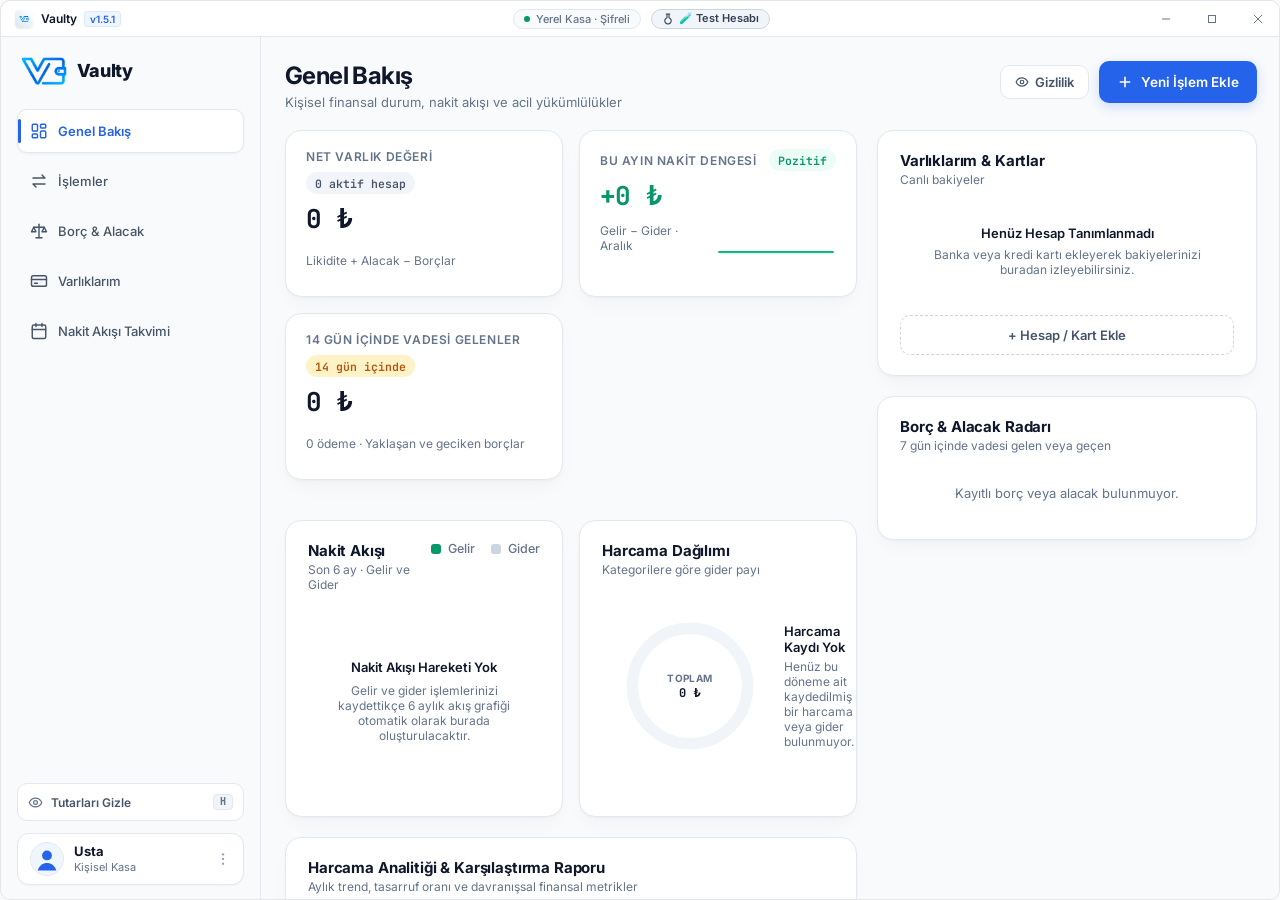
==== dashboard.html @ 1123393d "feat: initial commit Vaulty v1.5.1 with AES-256-GCM encryption and Cashflow Calendar" ====
<!doctype html>
<html lang="tr">
<head>
<meta charset="utf-8">
<meta name="viewport" content="width=device-width, initial-scale=1">
<title>Vaulty</title>
<link rel="icon" type="image/jpeg" href="assets/app-icon.jpg">
<link rel="apple-touch-icon" href="assets/app-icon.jpg">
<link rel="preconnect" href="https://fonts.googleapis.com">
<link rel="preconnect" href="https://fonts.gstatic.com" crossorigin>
<link href="https://fonts.googleapis.com/css2?family=Inter:wght@400;500;600;700;800&family=Plus+Jakarta+Sans:wght@500;600;700;800&family=JetBrains+Mono:wght@400;500;600;700&display=swap" rel="stylesheet">
<link rel="stylesheet" href="shell.css">
<link rel="stylesheet" href="components/sidebar/sidebar.css">
<link rel="stylesheet" href="components/cards/cards.css">
<link rel="stylesheet" href="components/charts/charts.css">
<link rel="stylesheet" href="components/tables/tables.css">
<link rel="stylesheet" href="views/views.css">
<link rel="stylesheet" href="modals/modals.css">
<link rel="stylesheet" href="components/recurring/recurring.css">
</head>
<body>
<div class="shell">

  <!-- 36px Masaüstü Pencere Başlık Çubuğu -->
  <header class="titlebar">
    <div class="titlebar__left">
      <img class="titlebar__logo" src="assets/app-icon.jpg" alt="Vaulty" width="18" height="18">
      <span class="titlebar__title">Vaulty <span style="font-size:10px;font-weight:600;color:#2563EB;background:#EFF6FF;border:1px solid #DBEAFE;padding:1px 5px;border-radius:4px;margin-left:4px;">v1.5.1</span></span>
    </div>
    <div class="titlebar__center">
      <span class="env" id="titlebarEnvBadge"><i class="dot"></i>Yerel Kasa · Şifreli</span>
      
      <!-- Test / Demo Modu Kontrol Şeridi -->
      <div class="test-mode-controls" id="testModeControls" style="-webkit-app-region: no-drag !important; display:inline-flex; align-items:center; gap:6px;">
        <button type="button" class="titlebar-test-btn" id="toggleTestModeBtn" title="Örnek verilerle test hesabına geç">
          <svg viewBox="0 0 24 24" width="12" height="12" fill="none" stroke="currentColor" stroke-width="2.2" stroke-linecap="round" stroke-linejoin="round" aria-hidden="true">
            <path d="M10 2v7.31M14 2v7.31M8.5 2h7M14 9.3a6.5 6.5 0 1 1-4 0"/>
          </svg>
          <span>🧪 Test Hesabı</span>
        </button>
        <div class="test-mode-active-bar" id="testModeActiveBar" style="display:none; align-items:center; gap:6px;">
          <span class="test-pill mono">TEST MODU</span>
          <button type="button" class="test-action-btn test-action-btn--reset" id="resetTestDataBtn" title="Test verilerini ilk haline sıfırla">
            🔄 Testi Sıfırla
          </button>
          <button type="button" class="test-action-btn test-action-btn--exit" id="exitTestModeBtn" title="Test modunu kapat ve asıl hesabıma dön">
            ✕ Çıkış
          </button>
        </div>
      </div>
    </div>
    <div class="titlebar__controls" aria-label="Pencere kontrolleri">
      <button class="wc" data-wc="minimize" aria-label="Simge durumuna küçült" title="Simge durumuna küçült">
        <svg viewBox="0 0 10 10" width="10" height="10"><path d="M1 5h8" stroke="currentColor"/></svg>
      </button>
      <button class="wc" data-wc="maximize" aria-label="Ekranı kapla" title="Ekranı kapla">
        <svg viewBox="0 0 10 10" width="10" height="10"><rect x="1.5" y="1.5" width="7" height="7" fill="none" stroke="currentColor"/></svg>
      </button>
      <button class="wc wc--close" data-wc="close" aria-label="Kapat" title="Kapat">
        <svg viewBox="0 0 10 10" width="10" height="10"><path d="m1 1 8 8M9 1 1 9" stroke="currentColor"/></svg>
      </button>
    </div>
  </header>

  <div class="workspace root-layout" id="app">
    <!-- Sol Navigasyon Kenar Çubuğu (260px sabit, #F8FAFC, 1px solid #E2E8F0) -->
    <aside class="sidebar" aria-label="Ana menü">
      <!-- Blok 1: Marka Başlığı (Vaulty) -->
      <header class="sidebar__header">
        <div class="brand">
          <img class="brand__logo-img" src="assets/vault-logo.png" alt="Vaulty" draggable="false">
          <span class="brand__name">Vaulty</span>
        </div>
      </header>

      <!-- Blok 2: Ana Navigasyon (4 Temel Rota) -->
      <nav class="nav nav--primary" aria-label="Ana modüller">
        <a href="#" class="nav__item is-active" aria-current="page" data-view="dashboard" data-title="Genel Bakış">
          <svg viewBox="0 0 24 24" aria-hidden="true">
            <rect x="3" y="3" width="7" height="9" rx="1.5"/>
            <rect x="14" y="3" width="7" height="5" rx="1.5"/>
            <rect x="14" y="12" width="7" height="9" rx="1.5"/>
            <rect x="3" y="16" width="7" height="5" rx="1.5"/>
          </svg>
          <span class="nav__label">Genel Bakış</span>
        </a>
        <a href="#" class="nav__item" data-view="transactions" data-title="İşlemler">
          <svg viewBox="0 0 24 24" aria-hidden="true">
            <path d="M4 8h16l-4-4"/>
            <path d="M20 16H4l4 4"/>
          </svg>
          <span class="nav__label">İşlemler</span>
        </a>
        <a href="#" class="nav__item" data-view="debt" data-title="Borç & Alacak">
          <svg viewBox="0 0 24 24" aria-hidden="true">
            <path d="M12 3v18"/>
            <path d="M5 7h14"/>
            <path d="m5 7-3 6h6l-3-6Z"/>
            <path d="m19 7-3 6h6l-3-6Z"/>
            <path d="M8 21h8"/>
          </svg>
          <span class="nav__label">Borç &amp; Alacak</span>
        </a>
        <a href="#" class="nav__item" data-view="assets" data-title="Varlıklarım">
          <svg viewBox="0 0 24 24" aria-hidden="true">
            <rect x="2" y="5" width="20" height="14" rx="2.5"/>
            <path d="M2 10h20"/>
            <path d="M6 15h4"/>
          </svg>
          <span class="nav__label">Varlıklarım</span>
        </a>
        <a href="#" class="nav__item" data-view="planned" data-title="Nakit Akışı Takvimi">
          <svg viewBox="0 0 24 24" aria-hidden="true">
            <rect x="3" y="4" width="18" height="18" rx="2"/>
            <path d="M16 2v4M8 2v4M3 10h18"/>
          </svg>
          <span class="nav__label">Nakit Akışı Takvimi</span>
        </a>
      </nav>

      <!-- Hızlı Araçlar: Tutarları Gizle / Gizlilik Modu -->
      <div class="sidebar__tools">
        <button type="button" class="sidebar-privacy-btn" id="privacyToggleBtn" data-action="toggle-privacy" title="Gizlilik Modu (Kısayol: H)" aria-label="Gizlilik Modunu Aç/Kapat">
          <span class="privacy-btn-icon">
            <svg class="privacy-icon-eye" viewBox="0 0 24 24" width="15" height="15" fill="none" stroke="currentColor" stroke-width="2" stroke-linecap="round" stroke-linejoin="round">
              <path d="M2 12s3-7 10-7 10 7 10 7-3 7-10 7-10-7-10-7Z"/>
              <circle cx="12" cy="12" r="3"/>
            </svg>
            <svg class="privacy-icon-off" viewBox="0 0 24 24" width="15" height="15" fill="none" stroke="currentColor" stroke-width="2" stroke-linecap="round" stroke-linejoin="round" style="display:none;">
              <path d="M9.88 9.88a3 3 0 1 0 4.24 4.24"/>
              <path d="M10.73 5.08A10.43 10.43 0 0 1 12 5c7 0 10 7 10 7a13.16 13.16 0 0 1-1.67 2.68"/>
              <path d="M6.61 6.61A13.526 13.526 0 0 0 2 12s3 7 10 7a9.74 9.74 0 0 0 5.39-1.61"/>
              <line x1="2" y1="2" x2="22" y2="22"/>
            </svg>
          </span>
          <span class="privacy-btn-label">Tutarları Gizle</span>
          <kbd class="privacy-kbd-hint">H</kbd>
        </button>
      </div>

      <!-- Blok 3: Kullanıcı Profili & Oturum Alt Kartı -->
      <div class="sidebar__footer" id="userMenuWrap">
        <div class="user-popover" id="userPopover" role="menu" aria-label="Kullanıcı oturum menüsü" hidden style="display: none !important; pointer-events: none !important;">
          <button type="button" class="popover-item" id="openSettingsBtn" data-action="open-settings-modal" role="menuitem">
            <svg viewBox="0 0 24 24" width="16" height="16" fill="none" stroke="currentColor" stroke-width="2" stroke-linecap="round" stroke-linejoin="round" aria-hidden="true">
              <path d="M20 21v-2a4 4 0 0 0-4-4H8a4 4 0 0 0-4 4v2"/>
              <circle cx="12" cy="7" r="4"/>
            </svg>
            <span>Profil &amp; Kasa Ayarları</span>
          </button>
          <button type="button" class="popover-item" id="openPreferencesBtn" data-action="open-preferences-modal" role="menuitem">
            <svg viewBox="0 0 24 24" width="16" height="16" fill="none" stroke="currentColor" stroke-width="2" stroke-linecap="round" stroke-linejoin="round" aria-hidden="true">
              <circle cx="12" cy="12" r="3"/>
              <path d="M19.4 15a1.7 1.7 0 0 0 .3 1.8l.1.1a2 2 0 1 1-2.8 2.8l-.1-.1a1.7 1.7 0 0 0-1.8-.3 1.7 1.7 0 0 0-1 1.5V21a2 2 0 1 1-4 0v-.1a1.7 1.7 0 0 0-1.1-1.5 1.7 1.7 0 0 0-1.8.3l-.1.1a2 2 0 1 1-2.8-2.8l.1-.1a1.7 1.7 0 0 0 .3-1.8 1.7 1.7 0 0 0-1.5-1H3a2 2 0 1 1 0-4h.1a1.7 1.7 0 0 0 1.5-1.1 1.7 1.7 0 0 0-.3-1.8l-.1-.1a2 2 0 1 1 2.8-2.8l.1.1a1.7 1.7 0 0 0 1.8.3H9a1.7 1.7 0 0 0 1-1.5V3a2 2 0 1 1 4 0v.1a1.7 1.7 0 0 0 1 1.5 1.7 1.7 0 0 0 1.8-.3l.1-.1a2 2 0 1 1 2.8 2.8l-.1.1a1.7 1.7 0 0 0-.3 1.8V9a1.7 1.7 0 0 0 1.5 1H21a2 2 0 1 1 0 4h-.1a1.7 1.7 0 0 0-1.5 1Z"/>
            </svg>
            <span>Uygulama Tercihleri</span>
          </button>
          <button type="button" class="popover-item" id="backupVaultBtn" data-action="backup-vault" role="menuitem">
            <svg viewBox="0 0 24 24" width="16" height="16" fill="none" stroke="currentColor" stroke-width="2" stroke-linecap="round" stroke-linejoin="round" aria-hidden="true">
              <path d="M19 21H5a2 2 0 0 1-2-2V5a2 2 0 0 1 2-2h11l5 5v11a2 2 0 0 1-2 2Z"/>
              <polyline points="17 21 17 13 7 13 7 21"/>
              <polyline points="7 3 7 8 15 8"/>
            </svg>
            <span>Yedek Al (JSON)</span>
          </button>
          <button type="button" class="popover-item" id="restoreVaultBtn" data-action="restore-vault" role="menuitem">
            <svg viewBox="0 0 24 24" width="16" height="16" fill="none" stroke="currentColor" stroke-width="2" stroke-linecap="round" stroke-linejoin="round" aria-hidden="true">
              <path d="M21 15v4a2 2 0 0 1-2 2H5a2 2 0 0 1-2-2v-4"/>
              <polyline points="17 8 12 3 7 8"/>
              <line x1="12" y1="3" x2="12" y2="15"/>
            </svg>
            <span>Yedekten Geri Yükle</span>
          </button>
          <div class="popover-divider" role="separator"></div>
          <button type="button" class="popover-item" id="popoverTestToggleBtn" data-action="enter-test-mode" role="menuitem">
            <svg viewBox="0 0 24 24" width="16" height="16" fill="none" stroke="currentColor" stroke-width="2" stroke-linecap="round" stroke-linejoin="round" aria-hidden="true">
              <path d="M10 2v7.31M14 2v7.31M8.5 2h7M14 9.3a6.5 6.5 0 1 1-4 0"/>
            </svg>
            <span id="popoverTestToggleText">Test Hesabına Geç</span>
          </button>
          <button type="button" class="popover-item" id="popoverResetTestBtn" data-action="reset-test-mode" role="menuitem" style="display:none;color:#B45309;">
            <svg viewBox="0 0 24 24" width="16" height="16" fill="none" stroke="currentColor" stroke-width="2" stroke-linecap="round" stroke-linejoin="round" aria-hidden="true">
              <path d="M3 12a9 9 0 0 1 15-6.7L21 8"/><path d="M21 3v5h-5"/>
              <path d="M21 12a9 9 0 0 1-15 6.7L3 16"/><path d="M3 21v-5h5"/>
            </svg>
            <span>Test Verilerini Sıfırla</span>
          </button>
          <div class="popover-divider" role="separator"></div>
          <button type="button" class="popover-item popover-item--danger" id="lockVaultBtn" role="menuitem">
            <svg viewBox="0 0 24 24" width="16" height="16" fill="none" stroke="currentColor" stroke-width="2" stroke-linecap="round" stroke-linejoin="round" aria-hidden="true">
              <rect x="4" y="11" width="16" height="10" rx="2"/>
              <path d="M8 11V7a4 4 0 0 1 8 0v4"/>
            </svg>
            <span>Kasayı Kilitle</span>
          </button>
        </div>

        <button
          type="button"
          class="user-card"
          id="userCardBtn"
          aria-haspopup="menu"
          aria-expanded="false"
        >
          <span class="user-card__avatar" id="sidebarUserAvatar" aria-hidden="true">
            <svg viewBox="0 0 36 36" width="34" height="34" fill="none">
              <rect width="36" height="36" rx="18" fill="#EFF6FF"/>
              <circle cx="18" cy="14" r="5.5" fill="#2563EB"/>
              <path d="M7.5 31c1.7-5.6 6-8.4 10.5-8.4s8.8 2.8 10.5 8.4" fill="#2563EB"/>
            </svg>
          </span>
          <span class="user-card__info">
            <span class="user-card__name" id="sidebarUserName">Usta</span>
            <span class="user-card__sub">Kişisel Kasa</span>
          </span>
          <span class="user-card__more" id="userCardMoreBtn" title="Oturum menüsü" aria-hidden="true">
            <svg viewBox="0 0 24 24" width="16" height="16" fill="currentColor">
              <circle cx="12" cy="5" r="1.75"/>
              <circle cx="12" cy="12" r="1.75"/>
              <circle cx="12" cy="19" r="1.75"/>
            </svg>
          </span>
        </button>
      </div>
    </aside>

    <!-- Ana İçerik Alanı -->
    <main class="center scroll main-content" id="center">

      <!-- =================================================================
           EKRAN 1: VARLIKLARIM & HESAPLAR (ASSETS & ACCOUNTS)
           ================================================================= -->
      <div class="center__inner assets-screen" id="assetsView" hidden>
        <!-- 1. Üst Başlık Çubuğu -->
        <header class="dc-header">
          <div class="dc-header__titles">
            <h1 class="dc-title">Varlıklarım &amp; Hesaplar</h1>
            <p class="dc-subtitle">Banka hesapları, nakit cüzdanlar ve kredi kartı limit yönetimi</p>
          </div>
          <div style="display:flex;align-items:center;gap:10px;">
            <button type="button" class="btn btn--secondary dc-transfer-btn" id="openTransferModalBtn" data-action="open-transfer-modal" style="display:inline-flex;align-items:center;gap:6px;font-weight:600;padding:8px 14px;border-radius:10px;background:#F1F5F9;border:1px solid #CBD5E1;color:#1E293B;cursor:pointer;font-size:13px;transition:all 0.15s ease;"><svg viewBox="0 0 24 24" width="15" height="15" fill="none" stroke="currentColor" stroke-width="2.3" stroke-linecap="round" stroke-linejoin="round"><path d="m7 16 5 5 5-5"/><path d="M12 21V3"/><path d="m17 8-5-5-5 5"/></svg><span>⇄ Para Aktar</span></button>
            <button type="button" class="dc-add-btn" id="openAddAccountBtn" data-action="open-account-modal">
            <svg viewBox="0 0 24 24" width="17" height="17" fill="none" stroke="currentColor" stroke-width="2.4" stroke-linecap="round" stroke-linejoin="round" aria-hidden="true">
              <path d="M12 5v14M5 12h14"/>
            </svg>
            <span>+ Yeni Hesap / Kart Ekle</span>
          </button>
          </div>
        </header>

        <!-- 2. Likidite & Kredi KPI Şeridi (3 Dengeli Kart) -->
        <section class="dc-kpis assets-kpis" id="assetsKpis" aria-label="Likidite ve kredi kartı özeti"></section>

        <!-- 3. İki Sütunlu Bölünmüş Çalışma Alanı (Sol %38 | Sağ %62, gap: 24px) -->
        <section class="assets-split" aria-label="Cüzdan vitrini ve hesap inceleyici">
          <!-- SOL PANEL: Dijital Cüzdan & Hesap Listesi (%38 Genişlik) -->
          <div class="wallet-pane">
            <div class="seg-control wallet-tabs" role="tablist" aria-label="Hesap türü filtresi">
              <button type="button" role="tab" class="seg-pill is-active" data-wtab="all" aria-selected="true">
                <span>Tümü</span>
                <span class="seg-count mono" id="wCountAll">0</span>
              </button>
              <button type="button" role="tab" class="seg-pill" data-wtab="liquid" aria-selected="false">
                <span>Banka / Nakit</span>
                <span class="seg-count mono" id="wCountLiquid">0</span>
              </button>
              <button type="button" role="tab" class="seg-pill" data-wtab="credit" aria-selected="false">
                <span>Kredi Kartları</span>
                <span class="seg-count mono" id="wCountCredit">0</span>
              </button>
            </div>

            <div class="wallet-stack" id="walletStack" role="listbox" aria-label="Hesaplar ve kartlar"></div>
          </div>

          <!-- SAĞ PANEL: Seçili Hesap Detayı & Hareket Masası (%62 Genişlik) -->
          <div class="inspector-pane" id="accountInspector" aria-live="polite"></div>
        </section>

        <!-- 4. Birikim Kumbaraları & Hedefler (Savings Pots) -->
        <section class="savings-pots-section" aria-label="Birikim Kumbaraları ve Hedefler" style="margin-top:28px;">
          <header class="dc-header" style="margin-bottom:16px;">
            <div class="dc-header__titles">
              <h2 class="dc-title" style="font-size:18px;">Birikim Hedefleri &amp; Kumbaralar</h2>
              <p class="dc-subtitle">Acil durum fonu, tatil, teknoloji ve özel hedefler için ayrılan birikimler</p>
            </div>
            <button type="button" class="btn btn--primary" id="openAddSavingsGoalBtn" style="display:inline-flex;align-items:center;gap:6px;font-weight:600;padding:8px 16px;border-radius:10px;cursor:pointer;">
              <svg viewBox="0 0 24 24" width="16" height="16" fill="none" stroke="currentColor" stroke-width="2.3" stroke-linecap="round"><path d="M12 5v14M5 12h14"/></svg>
              <span>+ Yeni Kumbara / Hedef</span>
            </button>
          </header>

          <div class="savings-pots-grid" id="savingsPotsGrid" style="display:grid;grid-template-columns:repeat(auto-fill, minmax(320px, 1fr));gap:16px;">
            <!-- Dinamik kumbaralar buraya enjekte edilecek -->
          </div>
        </section>
      </div>

      <!-- =================================================================
           EKRAN 2: İŞLEMLER & HARCAMA KAYITLARI (TRANSACTIONS)
           ================================================================= -->
      <div class="center__inner transactions-screen" id="transactionsView" hidden>
        <header class="dc-header tx-page-header">
          <div class="dc-header__titles">
            <h1 class="dc-title">İşlemler &amp; Harcama Kayıtları</h1>
            <p class="tx-sync-pill">
              <span class="tx-pulse-dot" aria-hidden="true"></span>
              <span>Kasa Bakiyeleri ve Kartlarla Çift Yönlü Senkronize</span>
            </p>
          </div>
          <div class="dc-header__actions">
            <button type="button" class="dc-secondary-btn tx-btn-40" id="openPayCardDebtFromTxBtn" data-action="open-pay-card-debt">
              <svg viewBox="0 0 24 24" width="16" height="16" fill="none" stroke="currentColor" stroke-width="2.2" stroke-linecap="round" stroke-linejoin="round" aria-hidden="true">
                <rect x="2" y="5" width="20" height="14" rx="2"/><path d="M2 10h20"/>
              </svg>
              <span>Kart Borcu Ödeme</span>
            </button>
            <button type="button" class="dc-secondary-btn tx-btn-40 tx-export-btn" id="exportTxBtn" data-action="export-transactions">
              <svg viewBox="0 0 24 24" width="16" height="16" fill="none" stroke="currentColor" stroke-width="2.2" stroke-linecap="round" stroke-linejoin="round" aria-hidden="true">
                <path d="M21 15v4a2 2 0 0 1-2 2H5a2 2 0 0 1-2-2v-4"/><polyline points="7 10 12 15 17 10"/><line x1="12" y1="15" x2="12" y2="3"/>
              </svg>
              <span>Dışa Aktar</span>
            </button>
            <button type="button" class="dc-add-btn tx-btn-40" id="openNewTxModalBtn" data-action="open-transaction-modal">
              <svg viewBox="0 0 24 24" width="17" height="17" fill="none" stroke="currentColor" stroke-width="2.4" stroke-linecap="round" stroke-linejoin="round" aria-hidden="true">
                <path d="M12 5v14M5 12h14"/>
              </svg>
              <span>Yeni İşlem Ekle</span>
            </button>
          </div>
        </header>

        <!-- İşlemler KPI Şeridi (3 Sütun) -->
        <section class="dc-kpis assets-kpis tx-kpi-strip" id="txKpis" aria-label="İşlem özet göstergeleri"></section>

        <!-- İşlemler Tablosu: Üst Kenara Yapışık Araç Çubuğu -->
        <section class="card activity-card tx-activity-card" aria-label="Tüm işlem hareketleri">
          <header class="tx-toolbar">
            <div class="search-field tx-search-field">
              <svg viewBox="0 0 24 24" width="15" height="15" fill="none" stroke="currentColor" stroke-width="2" stroke-linecap="round" stroke-linejoin="round" aria-hidden="true">
                <circle cx="11" cy="11" r="7"/>
                <path d="m21 21-4.3-4.3"/>
              </svg>
              <input id="txSearchInput" name="q_tx_search" type="search" placeholder="İşlem, kategori veya hesap ara…" aria-label="İşlemlerde ara" autocomplete="off" autocorrect="off" autocapitalize="off" spellcheck="false">
            </div>

            <div class="filters tx-filters">
              <span class="row-count mono" id="txViewRowCount">0 işlem</span>

              <!-- Hesap Seçimi -->
              <div class="custom-select tx-filter-dropdown" id="txFilterAccountDropdown" data-select-target="txFilterAccount">
                <select id="txFilterAccount" class="sr" tabindex="-1" aria-label="Hesap veya karta göre filtrele">
                  <option value="all">Tüm Hesaplar &amp; Kartlar</option>
                </select>
                <button type="button" class="custom-select__trigger tx-filter-dropdown__trigger" id="txFilterAccountTrigger" aria-haspopup="listbox" aria-expanded="false">
                  <span class="tx-filter-dropdown__label">Tüm Hesaplar &amp; Kartlar</span>
                  <svg class="custom-select__chevron" viewBox="0 0 24 24" width="14" height="14" fill="none" stroke="currentColor" stroke-width="2.2" stroke-linecap="round" stroke-linejoin="round" aria-hidden="true"><path d="m6 9 6 6 6-6"/></svg>
                </button>
                <div class="custom-select__popover tx-filter-dropdown__popover scroll" id="txFilterAccountPopover" role="listbox" hidden style="display: none !important; pointer-events: none !important;"></div>
              </div>

              <!-- İşlem Türü -->
              <div class="custom-select tx-filter-dropdown" id="txFilterTypeDropdown" data-select-target="txFilterType">
                <select id="txFilterType" class="sr" tabindex="-1" aria-label="İşlem türüne göre filtrele">
                  <option value="all">Tüm Türler</option>
                  <option value="Gider">Gider / Harcama</option>
                  <option value="Gelir">Gelir / Tahsilat</option>
                  <option value="Kart Borcu Ödeme">Kart Borcu Ödeme</option>
                  <option value="Transfer">Dahili Transfer</option>
                </select>
                <button type="button" class="custom-select__trigger tx-filter-dropdown__trigger" id="txFilterTypeTrigger" aria-haspopup="listbox" aria-expanded="false">
                  <span class="tx-filter-dropdown__label">Tüm Türler</span>
                  <svg class="custom-select__chevron" viewBox="0 0 24 24" width="14" height="14" fill="none" stroke="currentColor" stroke-width="2.2" stroke-linecap="round" stroke-linejoin="round" aria-hidden="true"><path d="m6 9 6 6 6-6"/></svg>
                </button>
                <div class="custom-select__popover tx-filter-dropdown__popover scroll" id="txFilterTypePopover" role="listbox" hidden style="display: none !important; pointer-events: none !important;"></div>
              </div>

              <!-- Zaman Aralığı -->
              <div class="custom-select tx-filter-dropdown" id="txFilterRangeDropdown" data-select-target="txFilterRange">
                <select id="txFilterRange" class="sr" tabindex="-1" aria-label="Zaman aralığına göre filtrele">
                  <option value="all">Tüm Zamanlar</option>
                  <option value="7">Son 7 Gün</option>
                  <option value="30">Son 30 Gün</option>
                  <option value="month">Bu Ay</option>
                </select>
                <button type="button" class="custom-select__trigger tx-filter-dropdown__trigger" id="txFilterRangeTrigger" aria-haspopup="listbox" aria-expanded="false">
                  <span class="tx-filter-dropdown__label">Tüm Zamanlar</span>
                  <svg class="custom-select__chevron" viewBox="0 0 24 24" width="14" height="14" fill="none" stroke="currentColor" stroke-width="2.2" stroke-linecap="round" stroke-linejoin="round" aria-hidden="true"><path d="m6 9 6 6 6-6"/></svg>
                </button>
                <div class="custom-select__popover tx-filter-dropdown__popover scroll" id="txFilterRangePopover" role="listbox" hidden style="display: none !important; pointer-events: none !important;"></div>
              </div>
            </div>
          </header>

          <div class="table-wrap tx-table-wrap">
            <table class="tx-modern-table">
              <thead>
                <tr>
                  <th>İşlem &amp; Bağlam</th>
                  <th>Tarih</th>
                  <th>Hesap &amp; Araç</th>
                  <th>Akış</th>
                  <th class="num">Tutar</th>
                </tr>
              </thead>
              <tbody id="txViewRows"></tbody>
            </table>
            <div class="empty tx-empty-placeholder" id="txViewEmpty" style="padding:48px 24px;text-align:center;display:flex;flex-direction:column;align-items:center;gap:12px;" hidden>
              <div style="width:52px;height:52px;border-radius:14px;background:#F1F5F9;display:grid;place-items:center;color:#64748B;" aria-hidden="true">
                <svg viewBox="0 0 24 24" width="28" height="28" fill="none" stroke="currentColor" stroke-width="1.8">
                  <path d="M4 8h16l-4-4"/><path d="M20 16H4l4 4"/>
                </svg>
              </div>
              <p style="font-size:14px;font-weight:600;color:#0F172A;margin:0;">Henüz İşlem veya Harcama Kaydı Yok</p>
              <p style="font-size:13px;color:#64748B;max-width:320px;margin:0;">Gelir, gider ve kart ödemelerinizi kaydederek kasanızı takip etmeye başlayın.</p>
              <button type="button" class="dc-add-btn tx-btn-40" id="emptyTxAddNewBtn" data-action="open-transaction-modal" style="margin-top:6px;">+ Yeni İşlem Ekle</button>
            </div>
          </div>

          <footer class="tx-table-footer" id="txTableFooter" aria-label="Tablo özeti ve sayfalama">
            <div class="tx-footer-status" id="txFooterCounter">Toplam 0 işlemden 0-0 arası gösteriliyor</div>
            <div class="tx-footer-pagesize" role="group" aria-label="Sayfa başına işlem sayısı">
              <button type="button" class="tx-pagesize-chip is-active" data-pagesize="12">12</button>
              <button type="button" class="tx-pagesize-chip" data-pagesize="24">24</button>
              <button type="button" class="tx-pagesize-chip" data-pagesize="48">48</button>
            </div>
            <div class="tx-footer-pagination" id="txPaginationControls" aria-label="Sayfa geçiş kontrolleri"></div>
          </footer>
        </section>
      </div>

      <!-- =================================================================
           EKRAN 3: BORÇ & ALACAK DEFTERİ (DEBT & CREDIT LEDGER)
           ================================================================= -->
      <div class="center__inner ledger-screen" id="debtView" hidden>
        <header class="dc-header">
          <div class="dc-header__titles">
            <h1 class="dc-title">Borç &amp; Alacak Defteri</h1>
            <p class="dc-subtitle">Aktif yükümlülükler, alacaklar ve kısmi ödeme planları</p>
          </div>
          <button type="button" class="dc-add-btn" id="openNewDebtModalBtn" data-action="open-debt-modal">
            <svg viewBox="0 0 24 24" width="17" height="17" fill="none" stroke="currentColor" stroke-width="2.4" stroke-linecap="round" stroke-linejoin="round" aria-hidden="true">
              <path d="M12 5v14M5 12h14"/>
            </svg>
            <span>+ Yeni Kayıt Ekle</span>
          </button>
        </header>

        <section class="dc-kpis" id="dcKpis" aria-label="Borç ve alacak özeti"></section>

        <div class="dc-ledger-container">
          <section class="dc-toolbar" aria-label="Filtre ve arama araç çubuğu">
            <div class="seg-control" role="tablist" aria-label="Kayıt görünümü">
              <button type="button" role="tab" class="seg-pill is-active" data-seg="all" aria-selected="true">
                <span>Tümü</span>
                <span class="seg-count seg-count--all mono" id="segCountAll">0</span>
              </button>
              <button type="button" role="tab" class="seg-pill" data-seg="payable" aria-selected="false">
                <span>Borçlarım</span>
                <span class="seg-count seg-count--pay mono" id="segCountPay">0</span>
              </button>
              <button type="button" role="tab" class="seg-pill" data-seg="receivable" aria-selected="false">
                <span>Alacaklarım</span>
                <span class="seg-count seg-count--rec mono" id="segCountRec">0</span>
              </button>
            </div>

            <div class="dc-toolbar__right">
              <div class="dc-search">
                <svg viewBox="0 0 24 24" width="15" height="15" fill="none" stroke="currentColor" stroke-width="2" stroke-linecap="round" stroke-linejoin="round" aria-hidden="true">
                  <circle cx="11" cy="11" r="7"/>
                  <path d="m21 21-4.3-4.3"/>
                </svg>
                <input id="dcSearchInput" name="q_dc_search" type="search" placeholder="Kişi, kurum veya açıklama ara…" aria-label="Kayıtlarda ara" autocomplete="off" autocorrect="off" autocapitalize="off" spellcheck="false">
              </div>

              <div class="custom-select tx-filter-dropdown" id="dcSortDropdown" data-select-target="dcSortSelect">
                <select id="dcSortSelect" class="sr" tabindex="-1" aria-label="Sıralama ölçütü">
                  <option value="due">Vadeye Göre (En Yakın)</option>
                  <option value="remaining">Kalan Tutara Göre</option>
                </select>
                <button type="button" class="custom-select__trigger tx-filter-dropdown__trigger" id="dcSortTrigger" aria-haspopup="listbox" aria-expanded="false">
                  <span class="tx-filter-dropdown__label">Vadeye Göre (En Yakın)</span>
                  <svg class="custom-select__chevron" viewBox="0 0 24 24" width="14" height="14" fill="none" stroke="currentColor" stroke-width="2.2" stroke-linecap="round" stroke-linejoin="round" aria-hidden="true"><path d="m6 9 6 6 6-6"/></svg>
                </button>
                <div class="custom-select__popover tx-filter-dropdown__popover scroll" id="dcSortPopover" role="listbox" hidden style="display: none !important; pointer-events: none !important;"></div>
              </div>
            </div>
          </section>

          <section class="dc-list" id="dcList" aria-label="Alacak ve borç listesi"></section>
        </div>
      </div>

      <!-- =================================================================
           EKRAN 4: GENEL BAKIŞ (DASHBOARD OVERVIEW)
           ================================================================= -->
      <div class="center__inner dash-screen" id="dashboardView">
        <!-- Akıllı Tekrarlayan İşlem Onay Bandı -->
        <div id="recurringAlertBanner" class="recurring-alert-banner" hidden style="display: none !important;"></div>

        <header class="dash-head dash-anim" style="--i:0">
          <div>
            <h1 class="overview-title">Genel Bakış</h1>
            <p class="overview-sub">Kişisel finansal durum, nakit akışı ve acil yükümlülükler</p>
          </div>
          <div class="overview-controls" style="display:flex;align-items:center;gap:10px;">
            <button type="button" class="overview-privacy-btn" data-action="toggle-privacy" title="Gizlilik Modu (Kısayol: H)" aria-label="Gizlilik Modunu Aç/Kapat">
              <svg class="privacy-icon-eye" viewBox="0 0 24 24" width="14" height="14" fill="none" stroke="currentColor" stroke-width="2" stroke-linecap="round" stroke-linejoin="round">
                <path d="M2 12s3-7 10-7 10 7 10 7-3 7-10 7-10-7-10-7Z"/>
                <circle cx="12" cy="12" r="3"/>
              </svg>
              <svg class="privacy-icon-off" viewBox="0 0 24 24" width="14" height="14" fill="none" stroke="currentColor" stroke-width="2" stroke-linecap="round" stroke-linejoin="round" style="display:none;">
                <path d="M9.88 9.88a3 3 0 1 0 4.24 4.24"/>
                <path d="M10.73 5.08A10.43 10.43 0 0 1 12 5c7 0 10 7 10 7a13.16 13.16 0 0 1-1.67 2.68"/>
                <path d="M6.61 6.61A13.526 13.526 0 0 0 2 12s3 7 10 7a9.74 9.74 0 0 0 5.39-1.61"/>
                <line x1="2" y1="2" x2="22" y2="22"/>
              </svg>
              <span class="privacy-btn-label">Gizlilik</span>
            </button>
            <button type="button" class="dc-add-btn tx-btn-40" id="openNewTxFromDashBtn" data-action="open-transaction-modal">
              <svg viewBox="0 0 24 24" width="16" height="16" fill="none" stroke="currentColor" stroke-width="2.4" stroke-linecap="round" stroke-linejoin="round" aria-hidden="true">
                <path d="M12 5v14M5 12h14"/>
              </svg>
              <span>Yeni İşlem Ekle</span>
            </button>
          </div>
        </header>

        <div class="dash-bento">
          <!-- SOL ALAN (%68) -->
          <div class="dash-main">
            <section class="dash-kpis" id="kpis" aria-label="Temel finansal göstergeler"></section>

            <div class="dash-flow">
              <section class="dash-card dash-panel dash-anim" style="--i:3" aria-label="Nakit akışı">
                <header class="dash-panel__head">
                  <div>
                    <h2 class="dash-panel__title">Nakit Akışı</h2>
                    <p class="dash-panel__sub">Son 6 ay · Gelir ve Gider</p>
                  </div>
                  <div class="legend">
                    <span class="legend__item"><i class="legend__dot legend__dot--inc"></i>Gelir</span>
                    <span class="legend__item"><i class="legend__dot legend__dot--exp"></i>Gider</span>
                  </div>
                </header>
                <div class="chart-box dash-chart" id="chartCash"></div>
              </section>

              <section class="dash-card dash-panel dash-anim" style="--i:4" aria-label="Aylık harcama dağılımı">
                <header class="dash-panel__head">
                  <div>
                    <h2 class="dash-panel__title">Harcama Dağılımı</h2>
                    <p class="dash-panel__sub">Kategorilere göre gider payı</p>
                  </div>
                </header>
                <div class="dash-spend" id="dashSpend"></div>
              </section>
            </div>

            <section class="dash-card dash-panel dash-anim" id="dashAnalyticsSection" style="--i:5" aria-label="Finansal Analitik ve Raporlar"></section>

            <section class="dash-card dash-panel dash-anim" style="--i:6" aria-label="Son hareketler">
              <header class="dash-panel__head">
                <div>
                  <h2 class="dash-panel__title">Son Hareketler</h2>
                  <p class="dash-panel__sub">En son kaydedilen 6 işlem</p>
                </div>
              </header>
              <ul class="dash-activity" id="dashRecent"></ul>
              <a href="#" class="dash-link" id="dashAllTxLink">Tüm İşlemleri Görüntüle <span aria-hidden="true">→</span></a>
            </section>
          </div>

          <!-- SAĞ PANEL (%32) -->
          <aside class="dash-side">
            <section class="dash-card dash-panel dash-anim" style="--i:2" aria-label="Varlıklarım ve kartlar">
              <header class="dash-panel__head">
                <div>
                  <h2 class="dash-panel__title">Varlıklarım &amp; Kartlar</h2>
                  <p class="dash-panel__sub">Canlı bakiyeler</p>
                </div>
              </header>
              <div class="dash-wallet" id="dashWallet"></div>
              <button type="button" class="dash-ghost-btn" id="dashAddAccBtn" data-action="open-account-modal">+ Hesap / Kart Ekle</button>
            </section>

            <section class="dash-card dash-panel dash-anim" style="--i:4" aria-label="Borç ve alacak radarı">
              <header class="dash-panel__head">
                <div>
                  <h2 class="dash-panel__title">Borç &amp; Alacak Radarı</h2>
                  <p class="dash-panel__sub">7 gün içinde vadesi gelen veya geçen</p>
                </div>
              </header>
              <ul class="dash-radar" id="dashRadar"></ul>
            </section>
          </aside>
        </div>
      </div>

      <!-- =================================================================
           EKRAN 5: NAKİT AKIŞI TAKVİMİ (CASHFLOW CALENDAR)
           ================================================================= -->
      <div class="center__inner calendar-screen" id="plannedView" hidden>
        <!-- 1. Üst Başlık Çubuğu -->
        <header class="dc-header">
          <div class="dc-header__titles">
            <h1 class="dc-title">Finansal Nakit Akışı Takvimi</h1>
            <p class="dc-subtitle">Tüm gerçekleşen gelir ve harcamalar, taksitler, kredi kartı ekstreleri ve vadeler</p>
          </div>
          <div style="display:flex;align-items:center;gap:12px;flex-wrap:wrap;">
            <!-- Filtre Sekmeleri -->
            <div style="display:flex;align-items:center;background:#F1F5F9;border:1px solid #E2E8F0;border-radius:10px;padding:3px;gap:2px;">
              <button type="button" class="cal-filter-btn is-active" data-cal-filter="all" style="padding:5px 11px;font-size:12px;font-weight:600;border-radius:7px;border:none;cursor:pointer;background:#FFFFFF;color:#0F172A;box-shadow:0 1px 3px rgba(0,0,0,0.08);transition:all 120ms;">Tümü</button>
              <button type="button" class="cal-filter-btn" data-cal-filter="in" style="padding:5px 11px;font-size:12px;font-weight:600;border-radius:7px;border:none;cursor:pointer;background:transparent;color:#64748B;transition:all 120ms;">Gelirler</button>
              <button type="button" class="cal-filter-btn" data-cal-filter="out" style="padding:5px 11px;font-size:12px;font-weight:600;border-radius:7px;border:none;cursor:pointer;background:transparent;color:#64748B;transition:all 120ms;">Giderler</button>
              <button type="button" class="cal-filter-btn" data-cal-filter="planned" style="padding:5px 11px;font-size:12px;font-weight:600;border-radius:7px;border:none;cursor:pointer;background:transparent;color:#64748B;transition:all 120ms;">Planlı &amp; Vadeler</button>
            </div>
            <button type="button" class="btn btn--secondary" id="calTodayBtn" style="padding:8px 14px;border-radius:10px;font-weight:600;font-size:13px;background:#F1F5F9;border:1px solid #CBD5E1;color:#1E293B;cursor:pointer;">Bugün</button>
            <div style="display:flex;align-items:center;gap:4px;background:#FFFFFF;border:1px solid #CBD5E1;border-radius:10px;padding:3px 6px;">
              <button type="button" id="calPrevMonthBtn" class="btn btn--ghost" style="padding:4px 8px;cursor:pointer;border:none;background:none;font-weight:700;color:#475569;" title="Önceki Ay">◀</button>
              <span id="calMonthTitle" class="mono" style="font-weight:700;font-size:14px;min-width:130px;text-align:center;color:#0F172A;"></span>
              <button type="button" id="calNextMonthBtn" class="btn btn--ghost" style="padding:4px 8px;cursor:pointer;border:none;background:none;font-weight:700;color:#475569;" title="Sonraki Ay">▶</button>
            </div>
          </div>
        </header>

        <!-- 2. KPI Üçlüsü -->
        <section class="dc-kpis-strip" id="calKpis" style="display:grid;grid-template-columns:repeat(3,1fr);gap:16px;margin-bottom:20px;"></section>

        <!-- 3. Ana Izgara & Detay Paneli -->
        <div style="display:grid;grid-template-columns:1fr 340px;gap:20px;align-items:start;">
          <!-- Sol: 7 Kolon Takvim Kartı -->
          <div class="card" style="padding:16px;background:#FFFFFF;border-radius:12px;border:1px solid #E2E8F0;box-shadow:0 1px 3px rgba(0,0,0,0.05);">
            <div id="calWeekdaysRow"></div>
            <div id="calDaysGrid"></div>
          </div>

          <!-- Sağ: Günlük Akış Detayı Kartı -->
          <div class="card" id="calDetailCard" style="padding:16px;background:#FFFFFF;border-radius:12px;border:1px solid #E2E8F0;box-shadow:0 1px 3px rgba(0,0,0,0.05);">
            <div id="calDetailContent"></div>
          </div>
        </div>
      </div>
    </main>
  </div>
</div>

<!-- Modal Montaj Noktası: Tüm modallar modals/templates/*.tpl.js ve
     components/*/*.tpl.js şablonlarından ModalRegistry ile buraya enjekte edilir. -->
<div id="modalRoot"></div>

<!-- Bildirim Çubuğu -->
<div class="toast" id="toast" role="status" aria-live="polite" hidden style="display: none !important; pointer-events: none !important;"></div>

<script src="storage.js"></script>
<script src="shell.js"></script>

<!-- Modüler Çekirdek & Durum Yönetimi -->
<script src="core/state.js"></script>


<!-- Ortak Modal Altyapısı -->
<script src="modals/modal-base.js"></script>

<!-- Bileşenler (Components) -->
<script src="components/sidebar/sidebar.js"></script>
<script src="components/cards/cards.js"></script>
<script src="components/charts/charts.js"></script>
<script src="components/tables/tables.js"></script>
<script src="components/recurring/recurring-engine.js"></script>

<!-- Özel Modallar ve Ödeme Masaları -->
<script src="modals/new-transaction.js"></script>
<script src="modals/debt-pay-desk.js"></script>
<script src="modals/account-modals.js"></script>
<script src="modals/transfer-modal.js"></script>
<script src="modals/savings-goal-modal.js"></script>

<!-- Sayfa Görünümleri (Views) -->
<script src="views/overview.js"></script>
<script src="views/transactions.js"></script>
<script src="views/debts.js"></script>
<script src="views/assets.js"></script>
<script src="views/calendar.js"></script>

<!-- Global Olaylar & Başlatıcı -->
<script src="core/events.js"></script>
<script src="main.js"></script>
</body>
</html>
---- shell.css ----
﻿/* =========================================================================
   VAULTY APP SHELL: ROOT VARIABLES, BASE RESETS & DESKTOP WINDOW FRAME
   ========================================================================= */

:root {
  --canvas: #F8FAFC;
  --surface: #FFFFFF;
  --border: #E2E8F0;
  --border-subtle: #F1F5F9;
  --border-hover: #CBD5E1;
  --input-bg: #F8FAFC;
  --text-primary: #0F172A;
  --text-secondary: #64748B;
  --text-muted: #94A3B8;

  --primary: #2563EB;
  --primary-hover: #1D4ED8;
  --primary-tint: #EFF6FF;

  --emerald: #059669;
  --emerald-dot: #10B981;
  --emerald-tint: #ECFDF5;

  --rose: #E11D48;
  --rose-tint: #FFF1F2;

  --danger-badge-bg: #FEE2E2;
  --danger-badge-text: #DC2626;

  --amber-badge-bg: #FEF3C7;
  --amber-badge-text: #D97706;

  --card-radius: 12px;
  --card-shadow: 0 4px 12px -2px rgba(0, 0, 0, 0.03);
  --section-gap: 24px;

  --font-sans: 'Inter', 'Plus Jakarta Sans', system-ui, -apple-system, 'Segoe UI', sans-serif;
  --font-mono: 'JetBrains Mono', ui-monospace, SFMono-Regular, Consolas, monospace;
}

* {
  box-sizing: border-box;
  margin: 0;
  padding: 0;
}

html,
body {
  width: 100vw;
  height: 100vh;
  overflow: hidden;
  background-color: var(--canvas);
  color: var(--text-primary);
  font-family: var(--font-sans);
  font-size: 14px;
  -webkit-font-smoothing: antialiased;
  -moz-osx-font-smoothing: grayscale;
  -webkit-app-region: no-drag !important;
}

/* =========================================================================
   STRICT HIT-TEST & NO-DRAG SAFEGUARDS (Prevents titlebar drag region bleed)
   ========================================================================= */
.workspace,
.sidebar,
.sidebar *,
.nav,
.nav *,
.nav__item,
.main,
.main *,
.canvas,
.canvas *,
.auth-flow,
.auth-flow *,
.bento-grid,
.bento-grid *,
.modal-overlay,
.modal-box,
.modal-box *,
.modal,
.modal *,
button,
input,
select,
textarea,
a,
[role="button"],
[role="option"],
.custom-select,
.custom-select * {
  -webkit-app-region: no-drag !important;
}

/* Interactive elements: force clean pointer-events */
.sidebar,
.nav,
.nav__item,
.main,
.workspace button,
.workspace input,
.workspace select,
.workspace textarea,
.workspace a {
  pointer-events: auto !important;
}

button,
input,
select {
  font: inherit;
  color: inherit;
}

.mono {
  font-family: var(--font-mono);
  font-variant-numeric: tabular-nums;
  font-feature-settings: "tnum";
}

.sr {
  position: absolute;
  width: 1px;
  height: 1px;
  overflow: hidden;
  clip: rect(0, 0, 0, 0);
}

kbd {
  font-family: var(--font-mono);
  font-size: 11px;
  padding: 2px 6px;
  border-radius: 5px;
  border: 1px solid var(--border);
  background: #F1F5F9;
  color: var(--text-secondary);
  line-height: 1.2;
}

:focus-visible {
  outline: 2px solid var(--primary);
  outline-offset: 2px;
}

/* İnce kaydırma çubukları */
.scroll,
.table-wrap {
  scrollbar-width: thin;
  scrollbar-color: #CBD5E1 transparent;
}

.scroll::-webkit-scrollbar,
.table-wrap::-webkit-scrollbar {
  width: 6px;
  height: 6px;
}

.scroll::-webkit-scrollbar-track,
.table-wrap::-webkit-scrollbar-track {
  background: transparent;
}

.scroll::-webkit-scrollbar-thumb,
.table-wrap::-webkit-scrollbar-thumb {
  background: #CBD5E1;
  border-radius: 3px;
}

/* Masaüstü Çalışma Alanı: 240px Sol Menü | Tam Genişlik Esnek Ana Alan */
.workspace,
#app,
.root-layout,
.app-shell {
  display: flex !important;
  flex-direction: row !important;
  width: 100vw !important;
  height: calc(100vh - var(--titlebar-h, 36px)) !important;
  max-height: calc(100vh - var(--titlebar-h, 36px)) !important;
  overflow: hidden !important;
  position: relative !important;
  box-sizing: border-box !important;
}


/* Shared desktop shell: locked 100vw x 100vh viewport + 36px light-mode titlebar (Electron-ready). */
:root {
  --titlebar-h: 36px;
}

html,
body {
  height: 100vh;
  width: 100vw;
  overflow: hidden;
  overscroll-behavior: none;
  -webkit-app-region: no-drag !important;
}

body {
  -webkit-user-select: none;
  user-select: none;
}

input,
textarea,
[contenteditable] {
  -webkit-user-select: text;
  user-select: text;
}

.shell {
  display: grid;
  grid-template-rows: var(--titlebar-h) minmax(0, 1fr);
  width: 100vw;
  height: 100vh;
  min-width: 1100px;
  min-height: 720px;
  overflow: hidden;
  border-radius: 10px;
  border: 1px solid rgba(0, 0, 0, 0.08);
  box-sizing: border-box;
  background-color: #F8FAFC;
  -webkit-app-region: no-drag !important;
}

@media (prefers-color-scheme: dark) {
  .shell {
    border-color: rgba(255, 255, 255, 0.08);
  }
}

body.dark-mode .shell,
[data-theme="dark"] .shell {
  border-color: rgba(255, 255, 255, 0.08);
}

body.is-maximized .shell {
  border-radius: 0 !important;
  border: none !important;
}

/* 1. Window Drag Region: STRICTLY confined ONLY to non-interactive parts of titlebar */
.titlebar {
  display: grid;
  grid-template-columns: 1fr auto 1fr;
  align-items: center;
  height: var(--titlebar-h);
  background: #FFFFFF;
  border-bottom: 1px solid #E2E8F0;
  font-size: 12px;
  color: #0F172A;
  -webkit-app-region: drag !important;
  user-select: none;
  border-top-left-radius: 10px;
  border-top-right-radius: 10px;
}

body.is-maximized .titlebar {
  border-top-left-radius: 0 !important;
  border-top-right-radius: 0 !important;
}

.titlebar__left {
  display: flex;
  align-items: center;
  gap: 8px;
  padding-left: 14px;
  font-weight: 600;
  color: #0F172A;
  -webkit-app-region: drag !important;
}

.titlebar__logo {
  width: 18px;
  height: 18px;
  border-radius: 4.5px;
  object-fit: cover;
  display: block;
  flex-shrink: 0;
  box-shadow: 0 1px 2px rgba(15, 23, 42, 0.08);
  -webkit-app-region: drag !important;
}

.env {
  display: inline-flex;
  align-items: center;
  gap: 6px;
  color: #64748B;
  padding: 2px 10px;
  border: 1px solid #E2E8F0;
  border-radius: 999px;
  background: #F8FAFC;
  font-size: 11px;
  font-weight: 500;
  -webkit-app-region: drag !important;
}

.dot {
  width: 6px;
  height: 6px;
  border-radius: 50%;
  background: #059669;
}

.titlebar__controls {
  justify-self: end;
  display: flex;
  height: 100%;
  -webkit-app-region: no-drag !important;
  pointer-events: auto !important;
}

.wc {
  width: 46px;
  border: 0;
  background: transparent;
  color: #64748B;
  display: grid;
  place-items: center;
  cursor: pointer;
  transition: background-color 120ms ease, color 120ms ease;
  -webkit-app-region: no-drag !important;
  pointer-events: auto !important;
}

.wc:hover {
  background: #F1F5F9;
  color: #0F172A;
}

.wc--close:hover {
  background: #E11D48;
  color: #FFFFFF;
}

.wc:focus-visible {
  outline: 2px solid #2563EB;
  outline-offset: -2px;
}

/* =========================================================================
   STRICT HIT-TEST & NO-DRAG ISOLATION (Prevents drag bleed into UI)
   ========================================================================= */
.shell > *:not(.titlebar),
.workspace,
.sidebar,
.sidebar *,
.nav,
.nav *,
.nav__item,
.main,
.main *,
.canvas,
.canvas *,
.auth-flow,
.auth-flow *,
.bento-grid,
.bento-grid *,
.modal-overlay,
.modal-box,
.modal-box *,
.modal,
.modal *,
button,
input,
select,
textarea,
a,
table,
tr,
td,
th,
article,
section,
.custom-select,
.custom-select__trigger,
.custom-select__popover,
.wallet-card,
.dc-kpi-card,
.tx-table-card,
.ledger-split-desk {
  -webkit-app-region: no-drag !important;
}

.workspace,
.sidebar,
.nav__item,
.main,
.canvas,
button,
input,
select,
textarea,
a {
  pointer-events: auto;
}

/* =========================================================
   Titlebar Privacy Button & Layout
   ========================================================= */
.titlebar__center {
  display: flex;
  align-items: center;
  gap: 10px;
  justify-content: center;
  -webkit-app-region: drag !important;
}

.titlebar__privacy-btn {
  display: inline-flex;
  align-items: center;
  gap: 5px;
  padding: 3px 9px;
  font-size: 11px;
  font-weight: 500;
  color: #64748B;
  background: #F8FAFC;
  border: 1px solid #E2E8F0;
  border-radius: 999px;
  cursor: pointer;
  -webkit-app-region: no-drag !important;
  pointer-events: auto !important;
  transition: all 140ms ease;
  user-select: none;
}

.titlebar__privacy-btn:hover {
  background: #F1F5F9;
  color: #0F172A;
  border-color: #CBD5E1;
}

body.privacy-active .titlebar__privacy-btn {
  background: #EFF6FF;
  border-color: #93C5FD;
  color: #2563EB;
  font-weight: 600;
}

.overview-privacy-btn {
  display: inline-flex;
  align-items: center;
  gap: 6px;
  font-weight: 600;
  padding: 8px 14px;
  border-radius: 10px;
  background: #FFFFFF;
  border: 1px solid #E2E8F0;
  color: #475569;
  cursor: pointer;
  font-size: 13px;
  transition: all 0.15s ease;
  user-select: none;
}

.overview-privacy-btn:hover {
  background: #F8FAFC;
  border-color: #CBD5E1;
  color: #0F172A;
}

body.privacy-active .overview-privacy-btn {
  background: #EFF6FF !important;
  border-color: #93C5FD !important;
  color: #2563EB !important;
}

/* =========================================================
   Privacy / Röntgenci Modu (filter: blur(8px))
   ========================================================= */
body.privacy-active .dash-kpi__value,
body.privacy-active .dash-kpi__val,
body.privacy-active [data-count],
body.privacy-active .wc-amount,
body.privacy-active .tx-amt-val,
body.privacy-active .dc-kpi-card__value,
body.privacy-active .insp-metric-value,
body.privacy-active .insp-balance-big,
body.privacy-active .cd-radar-val,
body.privacy-active .dash-wcard__bal,
body.privacy-active .dash-wcard__limit-txt,
body.privacy-active .td-balance-pill,
body.privacy-active .amount,
body.privacy-active .balance,
body.privacy-active .kpi-value,
body.privacy-active .dash-act__val,
body.privacy-active .sd-radar-val,
body.privacy-active .wc-card-bal,
body.privacy-active .dc-col-balance,
body.privacy-active .sd-tl-card__amt,
body.privacy-active .cso-balance,
body.privacy-active .rec-total-val,
body.privacy-active .rec-item-amt,
body.privacy-active .rec-item-amount,
body.privacy-active .rec-banner-sub strong,
body.privacy-active .dash-donut__center strong,
body.privacy-active .dash-legend__val,
body.privacy-active .pot-card .mono,
body.privacy-active .cal-pill,
body.privacy-active .cal-event-item .mono,
body.privacy-active .cal-detail-head .mono,
body.privacy-active .wc-credit-meter-text span:first-child,
body.privacy-active .dash-radar__meta .mono,
body.privacy-active .dash-radar__amt,
body.privacy-active .dash-radar__body .mono,
body.privacy-active .insp-tx-amt,
body.privacy-active .insp-tx-table td:last-child,
body.privacy-active .insp-tx-table td.mono:last-child,
body.privacy-active .dc-progress-label,
body.privacy-active [data-privacy-blur] {
  filter: blur(8px) !important;
  user-select: none !important;
  transition: filter 160ms ease-in-out;
}

/* =========================================================================
   APP SHELL LAYOUT & VIEW ISOLATION ENGINE (Strict Fix & Alignment)
   ========================================================================= */

/* 1. Kök Düzen (App Shell Layout: Yatay Flex, 100vw x 100vh) */
.workspace,
#app,
.root-layout,
.app-shell {
  display: flex !important;
  flex-direction: row !important;
  width: 100vw !important;
  height: calc(100vh - var(--titlebar-h, 36px)) !important;
  max-height: calc(100vh - var(--titlebar-h, 36px)) !important;
  overflow: hidden !important;
  position: relative !important;
  box-sizing: border-box !important;
}

/* Sol Sidebar: Sabit 260px, z-index: 50, asla içeriğin altına girmez */
.sidebar {
  flex: 0 0 260px !important;
  width: 260px !important;
  min-width: 260px !important;
  max-width: 260px !important;
  height: 100% !important;
  position: relative !important;
  z-index: 50 !important;
  box-sizing: border-box !important;
  background-color: #F8FAFC !important;
  border-right: 1px solid #E2E8F0 !important;
}

/* Ana İçerik Sahnesi: flex: 1, 100% yükseklik, taşma yönetimi, 24px dolgu */
.center,
#center,
#mainContent,
.main-content {
  flex: 1 1 0% !important;
  width: auto !important;
  min-width: 0 !important;
  height: 100% !important;
  max-height: 100% !important;
  overflow-y: auto !important;
  overflow-x: hidden !important;
  position: relative !important;
  z-index: 1 !important;
  display: flex !important;
  flex-direction: column !important;
  box-sizing: border-box !important;
  background-color: #F8FAFC !important;
}

.center__inner {
  width: 100% !important;
  max-width: 100% !important;
  min-width: 0 !important;
  padding: 24px !important;
  display: flex !important;
  flex-direction: column !important;
  gap: 20px !important;
  box-sizing: border-box !important;
}

/* Katı Görünüm İzolasyonu: [hidden] olan ekranlar asla görünemez ve yer kaplayamaz */
[hidden],
.center__inner[hidden],
#center > [hidden],
.center > [hidden],
.main-content > [hidden] {
  display: none !important;
  visibility: hidden !important;
  opacity: 0 !important;
  pointer-events: none !important;
  position: absolute !important;
  width: 0 !important;
  height: 0 !important;
  overflow: hidden !important;
  margin: 0 !important;
  padding: 0 !important;
  z-index: -9999 !important;
}

/* Test Modu (Demo Hesabı) Kontrolleri & Rozetleri */
.titlebar-test-btn {
  -webkit-app-region: no-drag !important;
  pointer-events: auto !important;
  cursor: pointer;
  display: inline-flex;
  align-items: center;
  gap: 5px;
  background: #F1F5F9;
  border: 1px solid #CBD5E1;
  border-radius: 999px;
  padding: 3px 10px;
  font-size: 11px;
  font-weight: 600;
  color: #334155;
  transition: all 140ms ease;
  line-height: 1;
}

.titlebar-test-btn:hover {
  background: #E2E8F0;
  color: #0F172A;
  border-color: #94A3B8;
  transform: translateY(-0.5px);
}

.test-mode-active-bar {
  -webkit-app-region: no-drag !important;
  pointer-events: auto !important;
  display: inline-flex;
  align-items: center;
  gap: 6px;
  background: #FEF3C7;
  border: 1px solid #FCD34D;
  border-radius: 999px;
  padding: 2px 6px 2px 8px;
  line-height: 1;
}

.test-pill {
  font-size: 10px;
  font-weight: 800;
  color: #92400E;
  background: #FDE68A;
  padding: 2px 6px;
  border-radius: 4px;
  letter-spacing: 0.04em;
}

.test-action-btn {
  -webkit-app-region: no-drag !important;
  pointer-events: auto !important;
  cursor: pointer;
  border: none;
  border-radius: 6px;
  padding: 3px 8px;
  font-size: 11px;
  font-weight: 600;
  transition: all 120ms ease;
  line-height: 1.2;
}

.test-action-btn--reset {
  background: #FFFFFF;
  color: #B45309;
  border: 1px solid #FCD34D;
}

.test-action-btn--reset:hover {
  background: #FFFBEB;
  color: #78350F;
  border-color: #F59E0B;
}

.test-action-btn--exit {
  background: #FEE2E2;
  color: #B91C1C;
  border: 1px solid #FECACA;
}

.test-action-btn--exit:hover {
  background: #FEF2F2;
  color: #991B1B;
  border-color: #F87171;
}

.btn-demo-mode {
  width: 100%;
  margin-top: 10px;
  background: #F8FAFC;
  border: 1px dashed #CBD5E1;
  border-radius: 10px;
  padding: 9px 14px;
  color: #475569;
  font-size: 12px;
  font-weight: 600;
  cursor: pointer;
  display: inline-flex;
  align-items: center;
  justify-content: center;
  gap: 6px;
  transition: all 140ms ease;
}

.btn-demo-mode:hover {
  background: #EFF6FF;
  border-color: #93C5FD;
  color: #1D4ED8;
}


/* =========================================================================
   VAULTY SHELL: GLOBAL BUTTONS, TOAST NOTIFICATIONS & MOTION PREFERENCES
   ========================================================================= */
.btn {
  height: 40px;
  padding: 0 16px;
  border-radius: 8px;
  border: 1px solid transparent;
  font-size: 13.5px;
  font-weight: 600;
  cursor: pointer;
  display: inline-flex;
  align-items: center;
  justify-content: center;
  gap: 8px;
  transition: background-color 150ms ease, transform 100ms ease, border-color 150ms ease;
}

.btn:active {
  transform: scale(0.98);
}

.btn--primary {
  background-color: var(--primary);
  color: #FFFFFF;
}

.btn--primary:hover {
  background-color: var(--primary-hover);
}

.btn--secondary,
.btn--ghost {
  background-color: var(--surface);
  border-color: var(--border);
  color: var(--text-primary);
}

.btn--secondary:hover,
.btn--ghost:hover {
  background-color: #F8FAFC;
  border-color: var(--border-hover);
}

.toast {
  position: fixed;
  bottom: 24px;
  right: 28px;
  background-color: var(--text-primary);
  color: #FFFFFF;
  font-size: 13px;
  font-weight: 500;
  padding: 10px 16px;
  border-radius: 10px;
  box-shadow: 0 10px 25px -5px rgba(15, 23, 42, 0.25);
  z-index: 10050;
  animation: popUp 160ms ease both;
}

@media (prefers-reduced-motion: reduce) {
  *,
  *::before,
  *::after {
    transition-duration: 0.01ms !important;
    animation-duration: 0.01ms !important;
  }
}
---- components/sidebar/sidebar.css ----
/* =========================================================================
   VAULTY SIDEBAR STYLES (Sol Kenar Çubuğu, Navigasyon & Kullanıcı Kartı)
   ========================================================================= */
.sidebar {
  flex: 0 0 260px !important;
  width: 260px !important;
  min-width: 260px !important;
  max-width: 260px !important;
  height: 100% !important;
  position: relative !important;
  z-index: 50 !important;
  box-sizing: border-box !important;
  background-color: #F8FAFC !important;
  border-right: 1px solid #E2E8F0 !important;
  padding: 20px 16px 16px 16px !important;
  display: flex !important;
  flex-direction: column !important;
}

body:not(.is-maximized) .sidebar {
  border-bottom-left-radius: 10px;
}

.sidebar__header {
  display: flex;
  align-items: center;
  justify-content: flex-start;
  padding: 0 4px;
}

.brand {
  display: inline-flex;
  align-items: center;
  gap: 10px;
}

.brand__logo-img {
  max-height: 28px;
  height: 28px;
  width: auto;
  display: block;
  object-fit: contain;
  user-select: none;
  -webkit-user-drag: none;
}

.brand__name {
  font-size: 18px;
  font-weight: 800;
  letter-spacing: -0.02em;
  color: #0F172A;
  line-height: 1;
}

.nav {
  display: flex;
  flex-direction: column;
  gap: 6px;
}

.nav--primary {
  margin-top: 24px;
}

.nav__item {
  position: relative;
  display: flex;
  align-items: center;
  gap: 10px;
  height: 44px;
  padding: 0 12px;
  border-radius: 10px;
  border: 1px solid transparent;
  background-color: transparent;
  color: #475569;
  text-decoration: none;
  font-size: 13px;
  font-weight: 500;
  transition:
    background-color 140ms ease,
    color 140ms ease,
    border-color 140ms ease,
    box-shadow 140ms ease;
}

.nav__item svg {
  width: 18px;
  height: 18px;
  fill: none;
  stroke: currentColor;
  stroke-width: 1.9;
  stroke-linecap: round;
  stroke-linejoin: round;
  flex-shrink: 0;
  color: inherit;
}

.nav__item:hover {
  background-color: #F1F5F9;
  color: #0F172A;
}

.nav__item.is-active {
  background-color: #FFFFFF;
  border-color: #E2E8F0;
  box-shadow: 0 1px 3px rgba(0, 0, 0, 0.05);
  color: #2563EB;
  font-weight: 600;
}

.nav__item.is-active svg {
  color: #2563EB;
}

.nav__item.is-active::before {
  content: "";
  position: absolute;
  left: 0;
  top: 9px;
  bottom: 9px;
  width: 3px;
  border-radius: 9999px;
  background-color: #2563EB;
}

.nav__label {
  flex: 1;
  min-width: 0;
  white-space: nowrap;
  overflow: hidden;
  text-overflow: ellipsis;
}

.nav__badge {
  margin-left: auto;
  display: inline-flex;
  align-items: center;
  justify-content: center;
  min-width: 20px;
  height: 20px;
  padding: 0 6px;
  border-radius: 9999px;
  background-color: #FEF3C7;
  border: 1px solid #FDE68A;
  color: #D97706;
  font-size: 11px;
  font-weight: 700;
  line-height: 1;
  flex-shrink: 0;
}

/* Hızlı Araçlar: Gizlilik Modu Butonu */
.sidebar__tools {
  margin-top: auto;
  margin-bottom: 8px;
  padding: 0;
}

.sidebar-privacy-btn {
  width: 100%;
  height: 38px;
  display: flex;
  align-items: center;
  gap: 8px;
  padding: 0 10px;
  border-radius: 10px;
  border: 1px solid #E2E8F0;
  background-color: #FFFFFF;
  color: #475569;
  font-size: 12px;
  font-weight: 500;
  cursor: pointer;
  transition: all 140ms ease;
  user-select: none;
}

.sidebar-privacy-btn:hover {
  background-color: #F8FAFC;
  border-color: #CBD5E1;
  color: #0F172A;
}

.sidebar-privacy-btn .privacy-btn-icon {
  display: inline-flex;
  align-items: center;
  justify-content: center;
  color: #64748B;
  flex-shrink: 0;
}

.sidebar-privacy-btn .privacy-btn-label {
  flex: 1;
  text-align: left;
  font-weight: 600;
}

.privacy-kbd-hint {
  display: inline-flex;
  align-items: center;
  justify-content: center;
  padding: 2px 6px;
  font-size: 10px;
  font-weight: 700;
  font-family: ui-monospace, SFMono-Regular, Menlo, Monaco, Consolas, monospace;
  color: #64748B;
  background: #F1F5F9;
  border: 1px solid #E2E8F0;
  border-radius: 4px;
  line-height: 1;
}

/* Aktif Durum */
body.privacy-active .sidebar-privacy-btn {
  background-color: #EFF6FF;
  border-color: #93C5FD;
  color: #2563EB;
  font-weight: 600;
}

body.privacy-active .sidebar-privacy-btn .privacy-btn-icon {
  color: #2563EB;
}

body.privacy-active .sidebar-privacy-btn .privacy-kbd-hint {
  background-color: #DBEAFE;
  border-color: #BFDBFE;
  color: #1D4ED8;
}

/* Alt Kenara Sabitlenmiş Kullanıcı Profili Kartı */
.sidebar__footer {
  position: relative;
  margin-top: 0;
  padding-top: 4px;
}

.user-card {
  width: 100%;
  height: 52px;
  padding: 8px 12px;
  border: 1px solid #E2E8F0;
  border-radius: 12px;
  background-color: #FFFFFF;
  box-shadow: 0 1px 2px rgba(15, 23, 42, 0.03);
  display: flex;
  align-items: center;
  gap: 10px;
  text-align: left;
  cursor: pointer;
  transition: border-color 150ms ease, box-shadow 150ms ease, background-color 150ms ease;
}

.user-card:hover,
.user-card[aria-expanded="true"] {
  border-color: #CBD5E1;
  background-color: #FFFFFF;
  box-shadow: 0 2px 6px rgba(15, 23, 42, 0.05);
}

.user-card__avatar {
  width: 34px;
  height: 34px;
  border-radius: 50%;
  border: 1px solid #E2E8F0;
  overflow: hidden;
  flex-shrink: 0;
  display: grid;
  place-items: center;
  background-color: #EFF6FF;
}

.user-card__avatar svg,
.user-card__avatar img {
  width: 100%;
  height: 100%;
  display: block;
  object-fit: cover;
}

.user-card__info {
  flex: 1;
  min-width: 0;
  display: flex;
  flex-direction: column;
  justify-content: center;
  gap: 2px;
}

.user-card__name {
  font-size: 13px;
  font-weight: 700;
  color: #0F172A;
  line-height: 1.15;
  white-space: nowrap;
  overflow: hidden;
  text-overflow: ellipsis;
}

.user-card__sub {
  font-size: 11px;
  font-weight: 400;
  color: #64748B;
  line-height: 1.15;
  white-space: nowrap;
  overflow: hidden;
  text-overflow: ellipsis;
}

.user-card__more {
  color: #94A3B8;
  display: inline-flex;
  align-items: center;
  justify-content: center;
  flex-shrink: 0;
  transition: color 140ms ease;
}

.user-card:hover .user-card__more,
.user-card[aria-expanded="true"] .user-card__more {
  color: #0F172A;
}

.user-popover {
  position: absolute;
  left: 0;
  right: 0;
  bottom: calc(100% + 8px);
  background-color: #FFFFFF;
  border: 1px solid #E2E8F0;
  border-radius: 12px;
  padding: 6px;
  box-shadow:
    0 12px 28px -6px rgba(15, 23, 42, 0.12),
    0 4px 10px -3px rgba(15, 23, 42, 0.05);
  z-index: 40;
  animation: popUp 150ms cubic-bezier(0.16, 1, 0.3, 1) both;
}

.user-popover[hidden] {
  display: none !important;
  pointer-events: none !important;
  visibility: hidden !important;
}

@keyframes popUp {
  from {
    opacity: 0;
    transform: translateY(6px) scale(0.98);
  }
  to {
    opacity: 1;
    transform: translateY(0) scale(1);
  }
}

.popover-item {
  width: 100%;
  height: 36px;
  padding: 0 10px;
  border: 0;
  border-radius: 8px;
  background: transparent;
  color: #0F172A;
  font-size: 13px;
  font-weight: 500;
  display: flex;
  align-items: center;
  gap: 9px;
  cursor: pointer;
  transition: background-color 120ms ease, color 120ms ease;
}

.popover-item svg {
  color: #64748B;
  flex-shrink: 0;
  transition: color 120ms ease;
}

.popover-item:hover {
  background-color: #F8FAFC;
}

.popover-item:hover svg {
  color: #0F172A;
}

.popover-item--danger {
  color: #E11D48;
}

.popover-item--danger svg {
  color: #E11D48;
}

.popover-item--danger:hover {
  background-color: #FFF1F2;
  color: #E11D48;
}

.popover-divider {
  height: 1px;
  background-color: #E2E8F0;
  margin: 5px 4px;
}
---- components/cards/cards.css ----
/* =========================================================================
   VAULTY CARDS STYLES (Cüzdan Kartları, Kredi Kartı Limit Barları & Detay Masası)
   ========================================================================= */

/* KPI Kartları */
.dc-kpi-card {
  background: #FFFFFF;
  border: 1px solid #E2E8F0;
  border-radius: 14px;
  padding: 18px 20px;
  box-shadow: 0 1px 3px rgba(15, 23, 42, 0.04);
  display: flex;
  flex-direction: column;
  gap: 8px;
}

.dc-kpi-card__top {
  display: flex;
  align-items: center;
  justify-content: space-between;
}

.dc-kpi-card__label {
  font-size: 13px;
  font-weight: 600;
  color: #64748B;
}

.dc-kpi-card__value {
  font-size: 26px;
  font-weight: 800;
  letter-spacing: -0.02em;
  color: #0F172A;
}

.dc-kpi-badge {
  display: inline-flex;
  align-items: center;
  font-size: 11px;
  font-weight: 600;
  padding: 3px 8px;
  border-radius: 6px;
  width: fit-content;
}

.dc-kpi-badge--emerald {
  background: #ECFDF5;
  color: #059669;
}

.dc-kpi-badge--rose {
  background: #FFF1F2;
  color: #E11D48;
}

.dc-kpi-badge--blue {
  background: #EFF6FF;
  color: #2563EB;
}

/* Sol Liste: Cüzdan Kartları Sarmalayıcısı */
.wallet-stack {
  display: flex;
  flex-direction: column;
  gap: 12px;
  padding: 6px;
  box-sizing: border-box;
}

/* Sol Liste: Ortak Cüzdan Kartları (Unified Card Shell) */
.wallet-card {
  position: relative;
  border-radius: 16px;
  padding: 16px 20px;
  min-height: 140px;
  border: 1px solid rgba(255, 255, 255, 0.08);
  box-shadow: 0 10px 25px -5px rgba(15, 23, 42, 0.3), 0 4px 6px -2px rgba(15, 23, 42, 0.15);
  display: flex;
  flex-direction: column;
  justify-content: space-between;
  box-sizing: border-box;
  cursor: pointer;
  text-align: left;
  user-select: none;
  overflow: hidden;
  outline: none;
  transition: transform 160ms cubic-bezier(0.16, 1, 0.3, 1), box-shadow 160ms ease, border-color 160ms ease;
}

.wallet-card:hover {
  transform: translateY(-2px);
  border-color: rgba(255, 255, 255, 0.16);
  box-shadow: 0 14px 30px -6px rgba(15, 23, 42, 0.38), 0 6px 10px -2px rgba(15, 23, 42, 0.2);
}

.wallet-card.is-selected {
  outline: none !important;
  border-color: #2563EB !important;
  box-shadow: inset 0 0 0 2px #2563EB, 0 4px 16px rgba(37, 99, 235, 0.15) !important;
}

/* 1. Debit / Banka Kartı (Derin safir antrasit gradyan) */
.wallet-card--debit {
  background: linear-gradient(135deg, #0F172A 0%, #1E293B 100%);
  color: #F8FAFC;
}

.wallet-card--debit.is-selected {
  outline: none !important;
  border-color: #38BDF8 !important;
  box-shadow: inset 0 0 0 2px #38BDF8, 0 4px 16px rgba(56, 189, 248, 0.25) !important;
}

/* 2. Nakit Kasa / Fiziki Cüzdan (Koyu mat zümrüt gradyan) */
.wallet-card--cash {
  background: linear-gradient(135deg, #064E3B 0%, #022C22 100%);
  color: #F8FAFC;
}

.wallet-card--cash.is-selected {
  outline: none !important;
  border-color: #10B981 !important;
  box-shadow: inset 0 0 0 2px #10B981, 0 4px 16px rgba(16, 185, 129, 0.25) !important;
}

/* 3. Kredi Kartı (Obsidian & Marka Gradyan) */
.wallet-card--credit {
  background: var(--cc-bg, linear-gradient(135deg, #1E293B 0%, #0F172A 100%));
  color: #F8FAFC;
}

.wallet-card--credit.is-selected {
  outline: none !important;
  border-color: #38BDF8 !important;
  box-shadow: inset 0 0 0 2px #38BDF8, 0 4px 16px rgba(56, 189, 248, 0.25) !important;
}

/* Üst Satır (Row 1: Header) */
.wc-row-top {
  display: flex;
  align-items: center;
  justify-content: space-between;
  gap: 10px;
  width: 100%;
}

.wc-brand-wrap {
  display: inline-flex;
  align-items: center;
  gap: 8px;
  font-size: 13px;
  font-weight: 600;
  color: #94A3B8;
  letter-spacing: 0.01em;
}

.wallet-card--debit .wc-brand-wrap {
  color: #CBD5E1;
}

.wallet-card--cash .wc-brand-wrap {
  color: #A7F3D0;
}

.wallet-card--credit .wc-brand-wrap {
  color: #E2E8F0;
}

/* Metalik Çipler */
.wc-chip {
  width: 26px;
  height: 19px;
  border-radius: 4px;
  position: relative;
  display: inline-block;
  flex-shrink: 0;
}

.wc-chip--gold {
  background: linear-gradient(135deg, #FDE68A 0%, #D97706 100%);
  border: 1px solid rgba(255, 255, 255, 0.3);
}

.wc-chip--silver {
  background: linear-gradient(135deg, #F1F5F9 0%, #94A3B8 50%, #CBD5E1 100%);
  border: 1px solid rgba(255, 255, 255, 0.45);
}

.wc-chip::after {
  content: "";
  position: absolute;
  inset: 4px;
  border: 1px solid rgba(15, 23, 42, 0.28);
  border-radius: 2px;
}

/* Fiziki Cüzdan İkon Rozeti */
.wc-wallet-badge {
  display: inline-flex;
  align-items: center;
  justify-content: center;
  width: 24px;
  height: 24px;
  border-radius: 6px;
  background: rgba(52, 211, 153, 0.16);
  color: #34D399;
  flex-shrink: 0;
}

.wc-tag-right {
  font-size: 12.5px;
  font-weight: 500;
  color: #94A3B8;
  letter-spacing: 0.02em;
}

.wc-tag-cash {
  font-size: 11.5px;
  font-weight: 600;
  color: #6EE7B7;
  background: rgba(6, 78, 59, 0.6);
  padding: 2px 8px;
  border-radius: 6px;
  border: 1px solid rgba(52, 211, 153, 0.25);
  letter-spacing: 0.02em;
}

/* Orta Satır (Row 2: Core) */
.wc-row-core {
  display: flex;
  align-items: baseline;
  justify-content: space-between;
  gap: 12px;
  width: 100%;
}

.wc-title {
  font-size: 17px;
  font-weight: 700;
  color: #FFFFFF;
  letter-spacing: -0.015em;
  white-space: nowrap;
  overflow: hidden;
  text-overflow: ellipsis;
}

.wc-amount {
  font-size: 22px;
  font-weight: 700;
  color: #FFFFFF;
  font-variant-numeric: tabular-nums;
  font-feature-settings: "tnum";
  letter-spacing: -0.02em;
  white-space: nowrap;
  flex-shrink: 0;
}

.wc-amount--emerald {
  color: #34D399;
}

/* Alt Satır (Row 3: Bottom) */
.wc-row-bottom {
  display: flex;
  align-items: center;
  justify-content: space-between;
  gap: 10px;
  width: 100%;
  min-height: 28px;
}

.wc-asset-code {
  font-size: 12px;
  font-weight: 600;
  color: #A7F3D0;
  letter-spacing: 0.03em;
}

.wc-iban-copy {
  display: inline-flex;
  align-items: center;
  gap: 6px;
  font-size: 12px;
  color: #94A3B8;
  padding: 3px 8px;
  border-radius: 6px;
  background: rgba(255, 255, 255, 0.05);
  border: 1px solid rgba(255, 255, 255, 0.08);
  transition: all 140ms ease;
  cursor: pointer;
  user-select: none;
}

.wc-iban-copy:hover {
  background: rgba(255, 255, 255, 0.12);
  color: #F8FAFC;
  border-color: rgba(255, 255, 255, 0.2);
}

.wc-pill {
  display: inline-flex;
  align-items: center;
  gap: 4px;
  padding: 3px 9px;
  border-radius: 999px;
  font-size: 11px;
  font-weight: 600;
  letter-spacing: 0.02em;
  white-space: nowrap;
}

.wc-pill--emerald {
  background: rgba(16, 185, 129, 0.15);
  border: 1px solid rgba(16, 185, 129, 0.3);
  color: #34D399;
}

.wc-pill--cash {
  background: rgba(16, 185, 129, 0.18);
  border: 1px solid rgba(16, 185, 129, 0.35);
  color: #6EE7B7;
}

/* Kredi Kartı Limit İlerleme Çubuğu */
.wc-credit-meter-wrap {
  width: 100%;
  display: flex;
  flex-direction: column;
  gap: 6px;
}

.wc-credit-meter-text {
  display: flex;
  align-items: center;
  justify-content: space-between;
  font-size: 11px;
  color: rgba(255, 255, 255, 0.85);
}

.wc-credit-track {
  width: 100%;
  height: 6px;
  background: rgba(255, 255, 255, 0.2);
  border-radius: 9999px;
  overflow: hidden;
}

.wc-credit-fill {
  display: block;
  height: 100%;
  border-radius: 9999px;
  background: #38BDF8;
  transition: width 240ms ease;
}

.wc-credit-fill.is-high {
  background: #FB7185;
}

.wc-row-bottom--credit {
  flex-direction: column;
  align-items: stretch;
  gap: 8px;
}

.wc-card-footer-meta {
  display: flex;
  align-items: center;
  justify-content: space-between;
  gap: 8px;
  width: 100%;
}

.wc-due-pill {
  display: inline-flex;
  align-items: center;
  gap: 5px;
  padding: 3px 9px;
  border-radius: 999px;
  font-size: 11px;
  font-weight: 600;
  letter-spacing: 0.01em;
  white-space: nowrap;
  cursor: pointer;
  border: 1px solid transparent;
  transition: all 140ms ease;
  user-select: none;
  background: transparent;
  text-decoration: none;
}

.wc-due-pill:hover {
  transform: translateY(-1px);
  filter: brightness(1.15);
}

/* Safe: Nötr gri rozet ("🗓️ Kesime X gün") */
.wc-due-pill--safe {
  background: rgba(148, 163, 184, 0.15);
  border-color: rgba(148, 163, 184, 0.3);
  color: #CBD5E1;
}

/* Warning: Kehribar sarısı rozet (#F59E0B) ("⚡ Ekstre Kesildi • Son X Gün") */
.wc-due-pill--warning {
  background: rgba(245, 158, 11, 0.2);
  border-color: rgba(245, 158, 11, 0.5);
  color: #FCD34D;
}

/* Critical: Soft kırmızı dolgulu rozet (#EF4444) ("⚠️ Son Ödeme: Yarın/Bugün") */
.wc-due-pill--critical {
  background: #EF4444;
  border-color: #DC2626;
  color: #FFFFFF;
  box-shadow: 0 2px 8px rgba(239, 68, 68, 0.4);
}

/* Kokpit Mini Cüzdan Kartı */
.dash-wcard {
  --mx: 50%; --my: 0%;
  position: relative;
  overflow: hidden;
  border: 0;
  text-align: left;
  cursor: pointer;
  color: #FFFFFF !important;
  border-radius: 14px;
  padding: 16px 18px;
  display: flex;
  flex-direction: column;
  gap: 6px;
  box-shadow: 0 6px 16px -6px rgba(15, 23, 42, 0.35);
  transition: transform 240ms cubic-bezier(0.16, 1, 0.3, 1), box-shadow 240ms ease;
}

.dash-wcard--checking {
  background: linear-gradient(135deg, #0F2A5F 0%, #2563EB 100%) !important;
}

.dash-wcard--credit {
  background: linear-gradient(135deg, #111827 0%, #475569 100%) !important;
}

.dash-wcard::after {
  content: "";
  position: absolute;
  inset: 0;
  pointer-events: none;
  background: radial-gradient(240px circle at var(--mx) var(--my), rgba(255, 255, 255, 0.18), transparent 60%);
  opacity: 0;
  transition: opacity 200ms ease;
}

.dash-wcard:hover {
  transform: translateY(-3px) scale(1.01);
  box-shadow: 0 14px 26px -8px rgba(15, 23, 42, 0.45);
}

.dash-wcard:hover::after {
  opacity: 1;
}

.dash-wcard__row {
  display: flex;
  align-items: center;
  justify-content: space-between;
  font-size: 12px;
  font-weight: 600;
  color: rgba(255, 255, 255, 0.9) !important;
}

.dash-wcard__bank {
  color: #FFFFFF !important;
  font-weight: 600;
  font-size: 12.5px;
  letter-spacing: 0.01em;
}

.dash-wcard__type {
  color: #FFFFFF !important;
  background: rgba(255, 255, 255, 0.18) !important;
  border: 1px solid rgba(255, 255, 255, 0.15);
  border-radius: 999px;
  padding: 2px 9px;
  font-size: 11px;
  font-weight: 600;
}

.dash-wcard__name {
  font-size: 13.5px;
  font-weight: 600;
  color: #FFFFFF !important;
}

.dash-wcard__name em {
  font-style: normal;
  margin-left: 6px;
  color: rgba(255, 255, 255, 0.8) !important;
}

.dash-wcard__bal {
  font-size: 22px;
  font-weight: 800;
  color: #FFFFFF !important;
  letter-spacing: -0.02em;
  font-variant-numeric: tabular-nums;
}

.dash-wcard__limit {
  display: flex;
  flex-direction: column;
  gap: 5px;
  margin-top: 4px;
}

.dash-wcard__track {
  display: block;
  width: 100%;
  height: 5px;
  background: rgba(255, 255, 255, 0.22) !important;
  border-radius: 9999px;
  overflow: hidden;
}

.dash-wcard__track i {
  display: block;
  height: 100%;
  background: #FBBF24 !important;
  border-radius: 9999px;
  transform-origin: left;
  animation: dashGrowX 900ms 400ms cubic-bezier(0.16, 1, 0.3, 1) both;
}

.dash-wcard__limit-txt {
  font-size: 11.5px;
  color: rgba(255, 255, 255, 0.85) !important;
  font-weight: 500;
  font-variant-numeric: tabular-nums;
}
---- components/charts/charts.css ----
/* =========================================================================
   VAULTY CHARTS STYLES (Nakit Akışı, Harcama Dağılımı Donut & Tooltip)
   ========================================================================= */

.dash-chart {
  position: relative;
  width: 100%;
  height: 188px;
  overflow: visible;
}

.dash-chart svg text {
  font-family: var(--font-mono, 'JetBrains Mono', monospace);
  font-size: 11px;
  fill: #64748B;
}

.dash-bar {
  transform-origin: bottom;
  animation: growBar 420ms cubic-bezier(0.16, 1, 0.3, 1) both;
  animation-delay: calc(var(--i, 0) * 45ms);
}

@keyframes growBar {
  from {
    transform: scaleY(0);
    opacity: 0;
  }
  to {
    transform: scaleY(1);
    opacity: 1;
  }
}

.hit {
  cursor: pointer;
}

.tip {
  display: none;
  position: absolute;
  background: #0F172A;
  color: #FFFFFF;
  border: 1px solid rgba(255, 255, 255, 0.14);
  border-radius: 8px;
  padding: 8px 12px;
  font-size: 11px;
  line-height: 1.45;
  pointer-events: none;
  z-index: 100;
  box-shadow: 0 10px 25px -5px rgba(15, 23, 42, 0.4), 0 0 0 1px rgba(0, 0, 0, 0.2);
  white-space: nowrap;
  box-sizing: border-box;
}

.tip .pos {
  color: #34D399;
}

/* Harcama Dağılımı Donut */
.dash-donut {
  position: relative;
  width: 152px;
  height: 152px;
  flex-shrink: 0;
}

.dash-donut svg {
  width: 100%;
  height: 100%;
  transform: rotate(-90deg);
}

.dash-donut__seg {
  transition: stroke-dasharray 400ms ease, stroke-width 180ms ease;
  animation: donutSeg 600ms cubic-bezier(0.16, 1, 0.3, 1) both;
  animation-delay: calc(var(--i, 0) * 60ms);
}

.dash-donut__seg:hover {
  stroke-width: 4.2;
}

@keyframes donutSeg {
  from {
    stroke-dashoffset: 100;
  }
}

.dash-donut__center {
  position: absolute;
  inset: 0;
  display: flex;
  flex-direction: column;
  align-items: center;
  justify-content: center;
  text-align: center;
  pointer-events: none;
  padding: 0 4px;
  box-sizing: border-box;
}

.dash-donut__center span {
  font-size: 10px;
  font-weight: 700;
  color: #64748B;
  text-transform: uppercase;
  letter-spacing: 0.04em;
  margin-bottom: 2px;
}

.dash-donut__center strong {
  font-size: 12px;
  font-weight: 700;
  color: #0F172A;
  white-space: nowrap;
  max-width: 106px;
  overflow: hidden;
  text-overflow: ellipsis;
  line-height: 1.2;
}

.dash-legend {
  list-style: none;
  margin: 0;
  padding: 0;
  display: flex;
  flex-direction: column;
  gap: 7px;
  flex: 1;
  min-width: 0;
}

.dash-legend li {
  display: flex;
  align-items: center;
  gap: 8px;
  font-size: 12px;
}

.dash-legend i {
  width: 8px;
  height: 8px;
  border-radius: 50%;
  display: inline-block;
  flex-shrink: 0;
}

.dash-legend__name {
  color: #334155;
  font-weight: 500;
  flex: 1;
  white-space: nowrap;
  overflow: hidden;
  text-overflow: ellipsis;
}

.dash-legend__pct {
  color: #64748B;
  font-size: 11px;
}

.dash-legend__val {
  color: #0F172A;
  font-weight: 700;
  font-size: 11px;
}
---- components/tables/tables.css ----
/* =========================================================================
   VAULTY TABLES STYLES (İşlemler Tablosu, Sayfalama, Son Hareketler & Defter Listesi)
   ========================================================================= */

/* Ana İşlemler Tablosu */
.tx-table {
  width: 100%;
  border-collapse: separate;
  border-spacing: 0;
  font-size: 13px;
}

.tx-table thead th {
  background: #F8FAFC;
  color: #64748B;
  font-size: 11px;
  font-weight: 700;
  text-transform: uppercase;
  letter-spacing: 0.05em;
  padding: 10px 14px;
  border-bottom: 1px solid #E2E8F0;
  text-align: left;
}

.tx-table tbody td {
  padding: 12px 14px;
  border-bottom: 1px solid #F1F5F9;
  vertical-align: middle;
}

.tx-table tbody tr {
  transition: background-color 120ms ease;
}

.tx-table tbody tr:hover {
  background-color: #F8FAFC;
}

.tx-primary-cell {
  display: flex;
  align-items: center;
  gap: 12px;
}

.tx-cat-icon {
  width: 38px;
  height: 38px;
  border-radius: 10px;
  display: grid;
  place-items: center;
  flex-shrink: 0;
}

.tx-cat-icon--market   { background: #FEF3C7; color: #D97706; }
.tx-cat-icon--travel   { background: #EFF6FF; color: #2563EB; }
.tx-cat-icon--income   { background: #ECFDF5; color: #059669; }
.tx-cat-icon--tech     { background: #F3E8FF; color: #7E22CE; }
.tx-cat-icon--housing  { background: #F1F5F9; color: #475569; }
.tx-cat-icon--transfer { background: #EDE9FE; color: #7C3AED; }

.tx-primary-stack {
  display: flex;
  flex-direction: column;
  gap: 2px;
}

.tx-desc-line {
  font-weight: 600;
  color: #0F172A;
}

.tx-cat-line {
  font-size: 11px;
  color: #64748B;
}

.tx-date-stack {
  display: flex;
  flex-direction: column;
  gap: 2px;
}

.tx-date-main {
  font-size: 12px;
  font-weight: 600;
  color: #0F172A;
}

.tx-date-sub {
  font-size: 11px;
  color: #64748B;
}

.acct-chip {
  display: inline-flex;
  align-items: center;
  gap: 6px;
  background: #F8FAFC;
  border: 1px solid #E2E8F0;
  padding: 4px 8px;
  border-radius: 6px;
  font-size: 11px;
  font-weight: 600;
  color: #334155;
}

.acct-chip__icon {
  display: inline-flex;
  align-items: center;
}

.acct-chip__icon--credit   { color: #E11D48; }
.acct-chip__icon--cash     { color: #059669; }
.acct-chip__icon--checking { color: #2563EB; }

.tx-flow {
  display: inline-flex;
  align-items: center;
  font-size: 11px;
  font-weight: 600;
  padding: 3px 8px;
  border-radius: 6px;
}

.tx-flow--in       { background: #ECFDF5; color: #059669; }
.tx-flow--out      { background: #FFF1F2; color: #E11D48; }
.tx-flow--card     { background: #EFF6FF; color: #2563EB; }
.tx-flow--transfer { background: #F5F3FF; color: #7C3AED; }

.acct-transfer-pair {
  display: inline-flex;
  align-items: center;
  gap: 4px;
}
.acct-chip__arrow {
  font-size: 12px;
  color: #8B5CF6;
  font-weight: 800;
}

.tx-amt-cell {
  text-align: right;
}

.tx-amt-wrap {
  display: inline-flex;
  align-items: center;
  justify-content: flex-end;
  gap: 12px;
}

.tx-amt-val {
  font-size: 14px;
  font-weight: 700;
  color: #0F172A;
}

.tx-amt-val.is-income {
  color: #059669;
}

.tx-amt-val.is-transfer {
  color: #7C3AED;
}

.dash-act__val.transfer {
  color: #7C3AED;
}

.tx-row-actions {
  display: flex;
  align-items: center;
  gap: 4px;
  opacity: 0;
  transition: opacity 120ms ease;
}

.tx-table tbody tr:hover .tx-row-actions {
  opacity: 1;
}

.tx-row-btn {
  background: transparent;
  border: 1px solid #E2E8F0;
  border-radius: 6px;
  padding: 3px 6px;
  cursor: pointer;
  color: #64748B;
  display: inline-flex;
  align-items: center;
  gap: 4px;
  font-size: 11px;
  transition: all 120ms ease;
}

.tx-row-btn:hover {
  background: #F1F5F9;
  color: #0F172A;
}

.tx-row-btn--del:hover {
  background: #FFF1F2;
  border-color: #FECDD3;
  color: #E11D48;
}

/* Sayfalama Kontrolleri */
.tx-page-btn {
  background: #FFFFFF;
  border: 1px solid #E2E8F0;
  border-radius: 6px;
  padding: 5px 9px;
  font-size: 12px;
  font-weight: 600;
  color: #334155;
  cursor: pointer;
  display: inline-flex;
  align-items: center;
  gap: 4px;
  transition: all 120ms ease;
}

.tx-page-btn:hover:not(:disabled) {
  background: #F8FAFC;
  border-color: #CBD5E1;
  color: #0F172A;
}

.tx-page-btn.is-active {
  background: #2563EB;
  border-color: #2563EB;
  color: #FFFFFF;
}

.tx-page-btn:disabled {
  opacity: 0.5;
  cursor: not-allowed;
}

/* Kokpit Son Hareketler */
.dash-act {
  display: flex;
  align-items: center;
  gap: 12px;
  padding: 10px 0;
  border-bottom: 1px solid #F1F5F9;
}

.dash-act:last-child {
  border-bottom: 0;
}

.dash-act__body {
  flex: 1;
  min-width: 0;
  display: flex;
  flex-direction: column;
  gap: 2px;
}

.dash-act__title {
  font-size: 13px;
  font-weight: 600;
  color: #0F172A;
  white-space: nowrap;
  overflow: hidden;
  text-overflow: ellipsis;
}

.dash-act__meta {
  font-size: 11px;
  color: #64748B;
}

.dash-act__val {
  font-size: 13px;
  font-weight: 700;
  color: #0F172A;
}

.dash-act__val.pos {
  color: #059669;
}

/* Borç & Alacak Defter Satırı */
.dc-row {
  display: grid;
  grid-template-columns: minmax(230px, 1.4fr) minmax(180px, 1.2fr) 140px 130px auto;
  align-items: center;
  gap: 16px;
  padding: 14px 18px;
  background: #FFFFFF;
  border: 1px solid #E2E8F0;
  border-radius: 12px;
  margin-bottom: 8px;
  cursor: pointer;
  transition: all 140ms ease;
  outline: none;
}

.dc-row:hover {
  border-color: #CBD5E1;
  box-shadow: 0 4px 12px rgba(15, 23, 42, 0.05);
}

.dc-row.is-selected {
  border-color: #2563EB;
  box-shadow: 0 0 0 2px rgba(37, 99, 235, 0.15);
}

.dc-col-party {
  display: flex;
  align-items: center;
  gap: 12px;
}

.dc-avatar {
  width: 36px;
  height: 36px;
  border-radius: 10px;
  display: grid;
  place-items: center;
  flex-shrink: 0;
}

.dc-avatar--corp   { background: #EFF6FF; color: #2563EB; }
.dc-avatar--person { background: #F1F5F9; color: #475569; }

.dc-party-info {
  display: flex;
  flex-direction: column;
  gap: 2px;
  min-width: 0;
}

.dc-party-name {
  font-size: 13px;
  font-weight: 700;
  color: #0F172A;
  white-space: nowrap;
  overflow: hidden;
  text-overflow: ellipsis;
}

.dc-party-meta {
  font-size: 11px;
  color: #64748B;
}

.dc-progress-label {
  font-size: 11px;
  color: #64748B;
  margin-bottom: 4px;
  display: block;
}

.dc-progress-track {
  width: 100%;
  height: 6px;
  background: #F1F5F9;
  border-radius: 9999px;
  overflow: hidden;
}

.dc-progress-fill {
  display: block;
  height: 100%;
  border-radius: 9999px;
}

.dc-progress-fill--rec { background: #10B981; }
.dc-progress-fill--pay { background: #3B82F6; }

.dc-due-pill {
  font-size: 11px;
  font-weight: 600;
  padding: 3px 8px;
  border-radius: 6px;
  display: inline-flex;
  align-items: center;
  gap: 4px;
}

.dash-pill--rose  { background: #FFF1F2; color: #E11D48; }
.dash-pill--amber { background: #FEF3C7; color: #D97706; }
.dash-pill--slate { background: #F1F5F9; color: #475569; }

.dc-col-balance {
  font-size: 15px;
  font-weight: 800;
  color: #0F172A;
  text-align: right;
}

.dc-col-actions {
  display: flex;
  align-items: center;
  justify-content: flex-end;
  gap: 8px;
}

.dc-pay-btn {
  background: #F8FAFC;
  border: 1px solid #E2E8F0;
  border-radius: 6px;
  padding: 6px 12px;
  font-size: 11.5px;
  font-weight: 600;
  color: #334155;
  cursor: pointer;
  transition: all 120ms ease;
  white-space: nowrap;
}

.dc-pay-btn:hover {
  background: #2563EB;
  border-color: #2563EB;
  color: #FFFFFF;
}

/* Aksiyon Butonları Grubu (Düzenle & Sil) */
.dc-row-btn-group {
  display: inline-flex;
  align-items: center;
  gap: 4px;
}

.dc-action-icon-btn {
  width: 30px;
  height: 30px;
  border-radius: 6px;
  display: inline-flex;
  align-items: center;
  justify-content: center;
  border: 1px solid transparent;
  background-color: transparent;
  cursor: pointer;
  transition: all 130ms cubic-bezier(0.16, 1, 0.3, 1);
  color: #94A3B8;
  padding: 0;
}

/* Düzenle butonu: hover'da soft gri arka plan */
.dc-action-icon-btn--edit:hover {
  background-color: #F1F5F9;
  border-color: #E2E8F0;
  color: #0F172A;
}

/* Sil butonu: normalde nötr gri, hover durumunda soft kırmızı #EF4444 */
.dc-action-icon-btn--del:hover {
  background-color: #FEF2F2;
  border-color: #FEE2E2;
  color: #EF4444;
}

.dc-chevron {
  color: #94A3B8;
  display: inline-flex;
}
---- views/views.css ----
﻿/* =========================================================================
   VAULTY VIEWS STYLES (Bento Grid Kokpiti, Görünüm Kapsayıcıları & Toolbar)
   ========================================================================= */

/* Ana Çalışma Alanı & Görünüm Kapsayıcısı */
.canvas {
  flex: 1;
  overflow-y: auto;
  padding: 24px 32px;
}

.view-panel {
  display: flex;
  flex-direction: column;
  gap: 20px;
  animation: fadeInView 180ms cubic-bezier(0.16, 1, 0.3, 1) both;
}

.view-panel[hidden] {
  display: none !important;
}

@keyframes fadeInView {
  from {
    opacity: 0;
    transform: translateY(4px);
  }
  to {
    opacity: 1;
    transform: translateY(0);
  }
}

.view-header {
  display: flex;
  align-items: center;
  justify-content: space-between;
}

.view-header__title {
  font-size: 22px;
  font-weight: 800;
  letter-spacing: -0.02em;
  color: #0F172A;
  margin: 0;
}

.view-header__sub {
  font-size: 13px;
  color: #64748B;
  margin-top: 2px;
}

/* Bento Grid & Layout */
.dash-bento {
  display: grid !important;
  grid-template-columns: minmax(0, 1fr) 380px !important;
  gap: 20px !important;
  align-items: start !important;
  width: 100% !important;
}

.dash-main {
  display: flex !important;
  flex-direction: column !important;
  gap: 20px !important;
  min-width: 0 !important;
  width: 100% !important;
}

.dash-side {
  width: 380px !important;
  min-width: 380px !important;
  max-width: 380px !important;
  display: flex !important;
  flex-direction: column !important;
  gap: 20px !important;
  flex-shrink: 0 !important;
}

.dash-flow,
.dash-charts-row {
  display: grid !important;
  grid-template-columns: repeat(2, minmax(0, 1fr)) !important;
  gap: 16px !important;
  width: 100% !important;
}

.dash-kpis,
.dash-kpis-grid {
  display: grid !important;
  grid-template-columns: repeat(auto-fit, minmax(220px, 1fr)) !important;
  gap: 16px !important;
  width: 100% !important;
  margin-bottom: 20px !important;
}

.dash-card {
  background: #FFFFFF;
  border: 1px solid #E2E8F0;
  border-radius: 14px;
  padding: 18px 20px;
  box-shadow: 0 1px 3px rgba(15, 23, 42, 0.04);
}

.dash-card__header {
  display: flex;
  align-items: center;
  justify-content: space-between;
  margin-bottom: 14px;
}

.dash-card__title {
  font-size: 15px;
  font-weight: 700;
  color: #0F172A;
}

/* Varlıklarım 2 Sütunlu Yerleşim */
.assets-layout {
  display: grid;
  grid-template-columns: 340px 1fr;
  gap: 20px;
  align-items: flex-start;
}

.wallet-stack {
  display: flex;
  flex-direction: column;
  gap: 10px;
  max-height: calc(100vh - 220px);
  overflow-y: auto;
  padding: 6px;
  box-sizing: border-box;
  scrollbar-width: thin;
  scrollbar-color: #CBD5E1 transparent;
}

.wallet-stack::-webkit-scrollbar {
  width: 6px;
}

.wallet-stack::-webkit-scrollbar-track {
  background: transparent;
}

.wallet-stack::-webkit-scrollbar-thumb {
  background: #CBD5E1;
  border-radius: 999px;
}

.account-inspector {
  background: #FFFFFF;
  border: 1px solid #E2E8F0;
  border-radius: 16px;
  padding: 24px;
  box-shadow: 0 1px 4px rgba(15, 23, 42, 0.04);
  display: flex;
  flex-direction: column;
  gap: 20px;
}

.insp-top {
  display: flex;
  align-items: flex-start;
  justify-content: space-between;
  gap: 16px;
}

.insp-name {
  font-size: 20px;
  font-weight: 800;
  color: #0F172A;
  margin: 0;
}

.insp-inst-badge {
  display: inline-flex;
  align-items: center;
  gap: 6px;
  background: #F1F5F9;
  padding: 3px 8px;
  border-radius: 6px;
  font-size: 11px;
  font-weight: 600;
  color: #334155;
}

.insp-inst-dot {
  width: 6px;
  height: 6px;
  border-radius: 50%;
}

.insp-iban-row {
  display: flex;
  align-items: center;
  gap: 8px;
  font-size: 12px;
  color: #64748B;
  margin-top: 4px;
}

.copy-iban-btn {
  background: transparent;
  border: 1px solid #E2E8F0;
  padding: 2px 6px;
  border-radius: 4px;
  font-size: 11px;
  color: #64748B;
  cursor: pointer;
  display: inline-flex;
  align-items: center;
  gap: 4px;
}

.copy-iban-btn:hover {
  background: #F8FAFC;
  color: #0F172A;
}

.insp-actions {
  display: flex;
  align-items: center;
  gap: 8px;
}

.insp-action-btn {
  height: 36px;
  padding: 0 14px;
  border-radius: 8px;
  font-size: 13px;
  font-weight: 600;
  cursor: pointer;
  display: inline-flex;
  align-items: center;
  gap: 6px;
  border: 1px solid #E2E8F0;
  background: #FFFFFF;
  color: #334155;
  transition: all 120ms ease;
}

.insp-action-btn:hover {
  background: #F8FAFC;
  color: #0F172A;
}

.insp-action-btn--primary {
  background: #2563EB;
  border-color: #2563EB;
  color: #FFFFFF;
}

.insp-action-btn--primary:hover {
  background: #1D4ED8;
}

.insp-metrics-grid {
  display: grid;
  grid-template-columns: repeat(3, 1fr);
  gap: 12px;
}

.insp-metric-card {
  background: #F8FAFC;
  border: 1px solid #E2E8F0;
  border-radius: 10px;
  padding: 12px 14px;
  display: flex;
  flex-direction: column;
  gap: 4px;
}

.insp-metric-label {
  font-size: 11px;
  font-weight: 600;
  color: #64748B;
}

.insp-metric-value {
  font-size: 17px;
  font-weight: 800;
  color: #0F172A;
}

/* =========================================================================
   Borç & Alacak Üst Filtreleme Çubuğu (Segmented Filter Bar)
   ========================================================================= */
.seg-control {
  display: inline-flex;
  align-items: center;
  padding: 4px;
  background-color: #F1F5F9;
  border: 1px solid #E2E8F0;
  border-radius: 10px;
  gap: 4px;
}

.seg-pill {
  height: 34px;
  padding: 0 14px;
  border: 1px solid transparent;
  border-radius: 7px;
  background: transparent;
  color: #64748B;
  font-size: 13px;
  font-weight: 500;
  display: inline-flex;
  align-items: center;
  gap: 8px;
  cursor: pointer;
  transition: all 140ms ease;
}

.seg-pill:hover {
  color: #0F172A;
  background-color: rgba(255, 255, 255, 0.6);
}

.seg-pill.is-active {
  background-color: #FFFFFF !important;
  color: #0F172A !important;
  font-weight: 700 !important;
  border-color: #CBD5E1 !important;
  box-shadow: 0 1px 3px rgba(15, 23, 42, 0.08), 0 1px 2px rgba(15, 23, 42, 0.04) !important;
}

/* "Tümü" Sayaç Rozeti */
.seg-count--all {
  font-size: 11px;
  font-weight: 600;
  padding: 1.5px 7px;
  border-radius: 999px;
  background-color: #E2E8F0;
  color: #475569;
}

.seg-pill.is-active .seg-count--all {
  background-color: #EFF6FF;
  color: #2563EB;
  border: 1px solid #BFDBFE;
}

/* "Borçlarım" (Ödenecekler - Kırmızımsı Sayaç Rozeti) */
.seg-count--pay {
  font-size: 11px;
  font-weight: 600;
  padding: 1.5px 7px;
  border-radius: 999px;
  background-color: #FFE4E6;
  color: #E11D48;
}

.seg-pill.is-active .seg-count--pay {
  background-color: #FFF1F2;
  color: #BE123C;
  border: 1px solid #FECDD3;
}

/* "Alacaklarım" (Tahsil edilecekler - Yeşilimsi Sayaç Rozeti) */
.seg-count--rec {
  font-size: 11px;
  font-weight: 600;
  padding: 1.5px 7px;
  border-radius: 999px;
  background-color: #DCFCE7;
  color: #059669;
}

.seg-pill.is-active .seg-count--rec {
  background-color: #ECFDF5;
  color: #047857;
  border: 1px solid #A7F3D0;
}



/* =========================================================================
   VIEW SCREEN: MAIN CONTENT & BENTO WIDGETS
   ========================================================================= */

/* =========================================================
   Ana İçerik Konteyneri
   ========================================================= */
.center,
#center,
#mainContent,
.main-content {
  flex: 1 1 0% !important;
  width: auto !important;
  min-width: 0 !important;
  height: 100% !important;
  max-height: 100% !important;
  overflow-y: auto !important;
  overflow-x: hidden !important;
  position: relative !important;
  z-index: 1 !important;
  display: flex !important;
  flex-direction: column !important;
  box-sizing: border-box !important;
  background-color: #F8FAFC !important;
}

.center__inner {
  width: 100% !important;
  max-width: 100% !important;
  min-width: 0 !important;
  padding: 24px !important;
  display: flex !important;
  flex-direction: column !important;
  gap: 20px !important;
  box-sizing: border-box !important;
}

[hidden],
.center__inner[hidden],
#center > [hidden],
.center > [hidden],
.main-content > [hidden] {
  display: none !important;
  visibility: hidden !important;
  opacity: 0 !important;
  pointer-events: none !important;
  position: absolute !important;
  width: 0 !important;
  height: 0 !important;
  overflow: hidden !important;
  margin: 0 !important;
  padding: 0 !important;
  z-index: -9999 !important;
}

.ledger-screen,
.assets-screen {
  gap: 0;
}

/* Ortak Üst Başlık ve KPI Şeridi */
.dc-header {
  display: flex;
  align-items: center;
  justify-content: space-between;
  gap: 16px;
  margin-bottom: 24px;
}

.dc-header__actions {
  display: flex;
  align-items: center;
  gap: 10px;
}

.dc-secondary-btn {
  height: 42px;
  padding: 0 16px;
  border: 1px solid var(--border);
  border-radius: 10px;
  background-color: var(--surface);
  color: var(--text-primary);
  font-size: 13.5px;
  font-weight: 600;
  display: inline-flex;
  align-items: center;
  gap: 8px;
  cursor: pointer;
  box-shadow: var(--card-shadow);
  transition: background-color 150ms ease, border-color 150ms ease, transform 100ms ease;
}

.dc-secondary-btn:hover {
  background-color: #F8FAFC;
  border-color: var(--border-hover);
}

.dc-secondary-btn:active {
  transform: scale(0.98);
}

.dc-title {
  font-size: 24px;
  font-weight: 700;
  letter-spacing: -0.02em;
  color: var(--text-primary);
  line-height: 1.25;
}

.dc-subtitle {
  margin-top: 4px;
  font-size: 13px;
  color: var(--text-secondary);
}

.dc-add-btn {
  height: 42px;
  padding: 0 18px;
  border: 0;
  border-radius: 10px;
  background-color: var(--primary);
  color: #FFFFFF;
  font-size: 13.5px;
  font-weight: 600;
  display: inline-flex;
  align-items: center;
  gap: 8px;
  cursor: pointer;
  box-shadow: 0 4px 12px rgba(37, 99, 235, 0.2);
  transition: background-color 150ms ease, transform 100ms ease;
}

.dc-add-btn:hover {
  background-color: var(--primary-hover);
}

.dc-add-btn:active {
  transform: scale(0.98);
}

.dc-kpis,
.assets-kpis {
  display: grid !important;
  grid-template-columns: repeat(auto-fit, minmax(220px, 1fr)) !important;
  gap: 16px !important;
  width: 100% !important;
  margin-bottom: 20px !important;
  position: relative !important;
  z-index: 2 !important;
}

.dc-kpi-card {
  background-color: var(--surface);
  border: 1px solid var(--border);
  border-radius: 12px;
  padding: 20px;
  box-shadow: var(--card-shadow);
  display: flex;
  flex-direction: column;
  gap: 10px;
}

.dc-kpi-card__top {
  display: flex;
  align-items: center;
  justify-content: space-between;
  gap: 8px;
}

.dc-kpi-card__label {
  font-size: 13px;
  font-weight: 500;
  color: var(--text-secondary);
}

.dc-kpi-card__value {
  font-size: 24px;
  font-weight: 700;
  letter-spacing: -0.02em;
  color: var(--text-primary);
  line-height: 1.2;
}

.dc-kpi-card__value.is-pos {
  color: var(--emerald);
}

.dc-kpi-card__value.is-neg {
  color: var(--rose);
}

.dc-kpi-badge {
  display: inline-flex;
  align-items: center;
  gap: 6px;
  align-self: flex-start;
  padding: 4px 10px;
  border-radius: 999px;
  font-size: 12px;
  font-weight: 600;
}

.dc-kpi-badge--blue {
  background-color: #EFF6FF;
  color: #2563EB;
}

.dc-kpi-badge--rose {
  background-color: #FFF1F2;
  color: #E11D48;
}

.dc-kpi-badge--emerald {
  background-color: #ECFDF5;
  color: #059669;
}

/* =========================================================

/* =========================================================================
   VIEW SCREEN: ASSETS & WALLETS (VarlÄ±klarÄ±m & Hesaplar MasasÄ±)
   ========================================================================= */

/* =========================================================
   VARLIKLARIM & HESAPLAR: İKİ SÜTUNLU BÖLÜNMÜŞ ALAN (38% | 62%)
   ========================================================= */
.assets-split {
  display: grid;
  grid-template-columns: 38fr 62fr;
  gap: 24px;
  align-items: start;
}

/* SOL PANEL: Dijital Cüzdan & Hesap Listesi (%38 Genişlik) */
.wallet-pane {
  display: flex;
  flex-direction: column;
  gap: 14px;
  min-width: 0;
}

.wallet-tabs {
  width: 100%;
  display: grid;
  grid-template-columns: repeat(3, 1fr);
}

.wallet-tabs .seg-pill {
  justify-content: center;
  padding: 0 8px;
  font-size: 12.5px;
}

.wallet-stack {
  display: flex;
  flex-direction: column;
  gap: 12px;
  padding: 6px;
  box-sizing: border-box;
}

/* Ortak Cüzdan Kartı Seçim ve Etkileşim Durumu (Unified Card Shell) */
.wallet-card {
  position: relative;
  border-radius: 16px;
  padding: 16px 20px;
  min-height: 140px;
  cursor: pointer;
  text-align: left;
  border: 1px solid rgba(255, 255, 255, 0.08);
  box-shadow: 0 10px 25px -5px rgba(15, 23, 42, 0.3), 0 4px 6px -2px rgba(15, 23, 42, 0.15);
  display: flex;
  flex-direction: column;
  justify-content: space-between;
  box-sizing: border-box;
  transition: transform 160ms cubic-bezier(0.16, 1, 0.3, 1), box-shadow 160ms ease, border-color 160ms ease;
  overflow: hidden;
  user-select: none;
  outline: none;
}

.wallet-card:hover {
  transform: translateY(-2px);
  border-color: rgba(255, 255, 255, 0.16);
  box-shadow: 0 14px 30px -6px rgba(15, 23, 42, 0.38), 0 6px 10px -2px rgba(15, 23, 42, 0.2);
}

.wallet-card.is-selected {
  outline: none !important;
  border-color: #2563EB !important;
  box-shadow: inset 0 0 0 2px #2563EB, 0 4px 16px rgba(37, 99, 235, 0.15) !important;
}

/* 1. Debit / Banka Kartı (Deep midnight sapphire slate) */
.wallet-card--debit {
  background: linear-gradient(135deg, #0F172A 0%, #1E293B 100%);
  color: #F8FAFC;
}

.wallet-card--debit.is-selected {
  outline: none !important;
  border-color: #38BDF8 !important;
  box-shadow: inset 0 0 0 2px #38BDF8, 0 4px 16px rgba(56, 189, 248, 0.25) !important;
}

/* 2. Nakit Kasa / Cüzdan (Deep matte forest emerald) */
.wallet-card--cash {
  background: linear-gradient(135deg, #064E3B 0%, #022C22 100%);
  color: #F8FAFC;
}

.wallet-card--cash.is-selected {
  outline: none !important;
  border-color: #10B981 !important;
  box-shadow: inset 0 0 0 2px #10B981, 0 4px 16px rgba(16, 185, 129, 0.25) !important;
}

/* 3. Kredi Kartı (Dark anthracite matte) */
.wallet-card--credit {
  background: var(--cc-bg, linear-gradient(135deg, #1E293B 0%, #0F172A 100%));
  color: #F8FAFC;
}

.wallet-card--credit.is-selected {
  outline: none !important;
  border-color: #38BDF8 !important;
  box-shadow: inset 0 0 0 2px #38BDF8, 0 4px 16px rgba(56, 189, 248, 0.25) !important;
}

/* Row 1: Header */
.wc-row-top {
  display: flex;
  align-items: center;
  justify-content: space-between;
  gap: 10px;
}

.wc-brand-wrap {
  display: inline-flex;
  align-items: center;
  gap: 8px;
  font-size: 13px;
  font-weight: 600;
  color: #94A3B8;
  letter-spacing: 0.01em;
}

.wallet-card--cash .wc-brand-wrap {
  color: #A7F3D0;
}

/* Metallic Chips */
.wc-chip {
  width: 26px;
  height: 19px;
  border-radius: 4px;
  position: relative;
  display: inline-block;
  flex-shrink: 0;
}

.wc-chip--gold {
  background: linear-gradient(135deg, #FDE68A 0%, #D97706 100%);
  border: 1px solid rgba(255, 255, 255, 0.3);
}

.wc-chip--silver {
  background: linear-gradient(135deg, #F1F5F9 0%, #94A3B8 50%, #CBD5E1 100%);
  border: 1px solid rgba(255, 255, 255, 0.45);
}

.wc-chip::after {
  content: "";
  position: absolute;
  inset: 4px;
  border: 1px solid rgba(15, 23, 42, 0.28);
  border-radius: 2px;
}

.wc-wallet-badge {
  display: inline-flex;
  align-items: center;
  justify-content: center;
  width: 22px;
  height: 22px;
  border-radius: 6px;
  background: rgba(52, 211, 153, 0.16);
  color: #34D399;
  flex-shrink: 0;
}

.wc-tag-right {
  font-size: 13px;
  font-weight: 500;
  color: #94A3B8;
  letter-spacing: 0.02em;
}

.wc-tag-cash {
  font-size: 11.5px;
  font-weight: 600;
  color: #6EE7B7;
  background: rgba(6, 78, 59, 0.6);
  padding: 2px 8px;
  border-radius: 6px;
  border: 1px solid rgba(52, 211, 153, 0.25);
  letter-spacing: 0.02em;
}

/* Row 2: Core (Title & Main Balance) */
.wc-row-core {
  display: flex;
  align-items: baseline;
  justify-content: space-between;
  gap: 12px;
}

.wc-title {
  font-size: 18px;
  font-weight: 700;
  color: #FFFFFF;
  letter-spacing: -0.015em;
  white-space: nowrap;
  overflow: hidden;
  text-overflow: ellipsis;
}

.wc-amount {
  font-size: 22px;
  font-weight: 700;
  color: #FFFFFF;
  font-variant-numeric: tabular-nums;
  font-feature-settings: "tnum";
  letter-spacing: -0.02em;
  white-space: nowrap;
  flex-shrink: 0;
}

.wc-amount--emerald {
  color: #34D399;
}

/* Row 3: Bottom Context */
.wc-row-bottom {
  display: flex;
  align-items: center;
  justify-content: space-between;
  gap: 10px;
  padding-top: 2px;
}

.wc-iban-copy {
  display: inline-flex;
  align-items: center;
  gap: 6px;
  font-size: 12px;
  color: #94A3B8;
  padding: 3px 8px;
  border-radius: 6px;
  background: rgba(255, 255, 255, 0.05);
  border: 1px solid rgba(255, 255, 255, 0.08);
  transition: all 140ms ease;
  cursor: pointer;
  user-select: none;
}

.wc-iban-copy:hover {
  background: rgba(255, 255, 255, 0.12);
  color: #F8FAFC;
  border-color: rgba(255, 255, 255, 0.2);
}

.wc-pill {
  display: inline-flex;
  align-items: center;
  padding: 3px 9px;
  border-radius: 999px;
  font-size: 11px;
  font-weight: 600;
  letter-spacing: 0.02em;
  white-space: nowrap;
}

.wc-pill--emerald {
  background: rgba(16, 185, 129, 0.15);
  border: 1px solid rgba(16, 185, 129, 0.3);
  color: #34D399;
}

.wc-pill--cash {
  background: rgba(16, 185, 129, 0.18);
  border: 1px solid rgba(16, 185, 129, 0.35);
  color: #6EE7B7;
}

.wc-asset-code {
  font-size: 12px;
  font-weight: 600;
  color: #A7F3D0;
  letter-spacing: 0.03em;
}

.wc-cash-timestamp {
  display: inline-flex;
  align-items: center;
  gap: 6px;
  font-size: 11.5px;
  color: #A7F3D0;
  opacity: 0.85;
}

.wc-cash-adjust-btn {
  display: inline-flex;
  align-items: center;
  gap: 5px;
  font-size: 11.5px;
  font-weight: 600;
  color: #A7F3D0;
  background: rgba(255, 255, 255, 0.06);
  border: 1px solid rgba(52, 211, 153, 0.25);
  padding: 3px 9px;
  border-radius: 6px;
  cursor: pointer;
  transition: all 140ms ease;
}

.wc-cash-adjust-btn:hover {
  background: rgba(52, 211, 153, 0.2);
  color: #FFFFFF;
  border-color: #34D399;
}

.wc-credit-meter-wrap {
  width: 100%;
  display: flex;
  flex-direction: column;
  gap: 6px;
}

.wc-credit-meter-text {
  display: flex;
  justify-content: space-between;
  font-size: 11px;
  color: #94A3B8;
  font-variant-numeric: tabular-nums;
}

.wc-credit-track {
  width: 100%;
  height: 4px;
  border-radius: 999px;
  background: rgba(255, 255, 255, 0.14);
  overflow: hidden;
}

.wc-credit-fill {
  display: block;
  height: 100%;
  border-radius: inherit;
  background: linear-gradient(90deg, #3B82F6 0%, #2563EB 100%);
  transition: width 300ms ease;
}

.wc-credit-fill.is-high {
  background: linear-gradient(90deg, #F59E0B 0%, #E11D48 100%);
}

.wc-card-footer-meta {
  display: flex;
  align-items: center;
  justify-content: space-between;
  gap: 8px;
  width: 100%;
  margin-top: 6px;
}

.wc-due-pill {
  display: inline-flex;
  align-items: center;
  gap: 5px;
  font-size: 11px;
  font-weight: 600;
  padding: 3px 9px;
  border-radius: 999px;
  border: 1px solid transparent;
  cursor: pointer;
  transition: all 140ms ease;
  line-height: 1.3;
}

.wc-due-pill:hover {
  transform: translateY(-1px);
  filter: brightness(1.1);
}

/* Güvenli Durum: Kesime >5 gün (gri nötr rozet) */
.wc-due-pill--safe {
  background: rgba(255, 255, 255, 0.12);
  border-color: rgba(255, 255, 255, 0.22);
  color: #E2E8F0;
}

/* Uyarı Durumu: Kesildiğinde / Son 3 gün (kehribar sarısı rozet) */
.wc-due-pill--warning {
  background: rgba(245, 158, 11, 0.22);
  border-color: rgba(245, 158, 11, 0.5);
  color: #FDE68A;
}

/* Kritik Durum: Son 24 saat / Vadesi geçmiş (kırmızı alarm rozeti) */
.wc-due-pill--critical {
  background: rgba(225, 29, 72, 0.25);
  border-color: rgba(225, 29, 72, 0.6);
  color: #FECDD3;
  animation: pulseCriticalPill 2s infinite ease-in-out;
}

@keyframes pulseCriticalPill {
  0%, 100% { box-shadow: 0 0 0 0 rgba(225, 29, 72, 0.45); }
  50% { box-shadow: 0 0 0 4px rgba(225, 29, 72, 0); }
}

/* SAĞ PANEL: Seçili Hesap Detayı & Hareket Masası (%62 Genişlik) */
.inspector-pane {
  background-color: var(--surface);
  border: 1px solid var(--border);
  border-radius: 12px;
  padding: 24px;
  box-shadow: var(--card-shadow);
  min-width: 0;
  display: flex;
  flex-direction: column;
  gap: 22px;
  animation: fadeInInspector 180ms ease both;
}

@keyframes fadeInInspector {
  from { opacity: 0.65; transform: translateY(3px); }
  to { opacity: 1; transform: translateY(0); }
}

.insp-top {
  display: flex;
  align-items: flex-start;
  justify-content: space-between;
  gap: 16px;
  flex-wrap: wrap;
}

.insp-identity {
  display: flex;
  flex-direction: column;
  gap: 8px;
}

.insp-title-row {
  display: flex;
  align-items: center;
  gap: 10px;
  flex-wrap: wrap;
}

.insp-name {
  font-size: 22px;
  font-weight: 700;
  color: var(--text-primary);
  letter-spacing: -0.02em;
}

.insp-inst-badge {
  display: inline-flex;
  align-items: center;
  gap: 6px;
  padding: 4px 10px;
  border-radius: 999px;
  font-size: 12px;
  font-weight: 600;
  background-color: #F1F5F9;
  color: var(--text-primary);
}

.insp-inst-dot {
  width: 7px;
  height: 7px;
  border-radius: 50%;
}

.insp-iban-row {
  display: inline-flex;
  align-items: center;
  gap: 8px;
  font-size: 12px;
  font-family: var(--font-mono, monospace);
  color: #334155;
  background-color: #F1F5F9;
  border: 1px solid #E2E8F0;
  padding: 4px 10px;
  border-radius: 6px;
  align-self: flex-start;
  letter-spacing: 0.01em;
}

.copy-iban-btn {
  border: 0;
  background: transparent;
  color: var(--primary);
  font-size: 11.5px;
  font-weight: 600;
  display: inline-flex;
  align-items: center;
  gap: 4px;
  cursor: pointer;
  padding: 2px 6px;
  border-radius: 5px;
  transition: background-color 120ms ease;
}

.copy-iban-btn:hover {
  background-color: var(--primary-tint);
}

.insp-actions {
  display: flex;
  align-items: center;
  gap: 8px;
  flex-wrap: wrap;
}

.insp-action-btn {
  height: 36px;
  padding: 0 12px;
  border-radius: 8px;
  border: 1px solid var(--border);
  background-color: var(--surface);
  color: var(--text-primary);
  font-size: 12.5px;
  font-weight: 600;
  display: inline-flex;
  align-items: center;
  gap: 6px;
  cursor: pointer;
  transition: background-color 130ms ease, border-color 130ms ease, color 130ms ease;
}

.insp-action-btn:hover {
  background-color: #F8FAFC;
  border-color: var(--border-hover);
}

.insp-action-btn--primary {
  background-color: var(--primary-tint);
  border-color: #BFDBFE;
  color: var(--primary);
}

.insp-action-btn--primary:hover {
  background-color: #DBEAFE;
}

.insp-action-btn--archive {
  color: var(--text-secondary);
}

.insp-action-btn--archive:hover {
  background-color: var(--rose-tint);
  border-color: #FECDD3;
  color: var(--rose);
}

/* Hesap Özeti & Kesim Günü / Son Ödeme Rozetleri Şeridi */
.insp-metrics-strip {
  display: flex;
  align-items: center;
  justify-content: space-between;
  gap: 16px;
  padding: 16px 18px;
  border-radius: 12px;
  background-color: #F8FAFC;
  border: 1px solid var(--border-subtle);
  flex-wrap: wrap;
}

.insp-metric-group {
  display: flex;
  align-items: center;
  gap: 28px;
  flex-wrap: wrap;
}

.insp-stat {
  display: flex;
  flex-direction: column;
  gap: 3px;
}

.insp-stat__label {
  font-size: 11.5px;
  font-weight: 500;
  color: var(--text-secondary);
}

.insp-stat__val {
  font-size: 20px;
  font-weight: 700;
  color: var(--text-primary);
  letter-spacing: -0.02em;
}

.insp-stat__val.is-rose {
  color: var(--rose);
}

.insp-stat__val.is-emerald {
  color: var(--emerald);
}

.insp-pills {
  display: flex;
  align-items: center;
  gap: 8px;
  flex-wrap: wrap;
}

.meta-pill {
  display: inline-flex;
  align-items: center;
  gap: 6px;
  height: 28px;
  padding: 0 11px;
  border-radius: 999px;
  font-size: 12px;
  font-weight: 600;
  background-color: var(--surface);
  border: 1px solid var(--border);
  color: var(--text-secondary);
}

.meta-pill--due {
  background-color: var(--rose-tint);
  border-color: #FECDD3;
  color: var(--rose);
}

/* Bu Hesaba Ait Son Hareketler Alt Tablosu (44px satır yüksekliği) */
.insp-ledger {
  display: flex;
  flex-direction: column;
  gap: 12px;
}

.insp-ledger__head {
  display: flex;
  align-items: center;
  justify-content: space-between;
}

.insp-ledger__title {
  font-size: 15px;
  font-weight: 700;
  color: var(--text-primary);
}

.insp-table-wrap {
  border: 1px solid var(--border);
  border-radius: 10px;
  overflow: hidden;
}

.insp-table {
  width: 100%;
  border-collapse: collapse;
}

.insp-table th {
  background-color: #F8FAFC;
  border-bottom: 1px solid var(--border);
  text-align: left;
  font-size: 11.5px;
  font-weight: 600;
  color: var(--text-secondary);
  padding: 0 16px;
  height: 36px;
  text-transform: none;
  letter-spacing: 0;
}

.insp-table td {
  height: 44px;
  padding: 0 16px;
  border-bottom: 1px solid var(--border-subtle);
  font-size: 13px;
  color: var(--text-primary);
  white-space: nowrap;
}

.insp-table tbody tr:last-child td {
  border-bottom: 0;
}

.insp-table tbody tr:hover {
  background-color: #F8FAFC;
}

.insp-table td.num,
.insp-table th.num {
  text-align: right;
}

.insp-amt-pos {
  color: var(--emerald);
  font-weight: 600;
}

.insp-amt-neg {
  color: var(--text-primary);
  font-weight: 600;
}

.insp-empty {
  padding: 36px 20px;
  text-align: center;
  font-size: 13px;
  color: var(--text-secondary);
  background-color: #F8FAFC;
}


/* =========================================================================
   VIEW SCREEN: TRANSACTIONS & EXPENSES (Ä°ÅŸlemler & Harcama KayÄ±tlarÄ±)
   ========================================================================= */

/* =========================================================
   İşlemler & Harcama Kayıtları: KPI Sparkline & İkon Çapalı Tablo
   ========================================================= */
.tx-kpi-card {
  position: relative;
  overflow: hidden;
}

.tx-kpi-card__top {
  display: flex;
  align-items: flex-start;
  justify-content: space-between;
  gap: 12px;
}

.tx-kpi-icon {
  width: 36px;
  height: 36px;
  border-radius: 10px;
  display: grid;
  place-items: center;
  flex-shrink: 0;
  opacity: 0.92;
}

.tx-kpi-icon--emerald {
  background-color: rgba(16, 185, 129, 0.12);
  color: #059669;
}

.tx-kpi-icon--rose {
  background-color: rgba(225, 29, 72, 0.1);
  color: #E11D48;
}

.tx-kpi-icon--blue {
  background-color: rgba(37, 99, 235, 0.1);
  color: #2563EB;
}

.tx-kpi-spark-row {
  display: flex;
  flex-direction: column;
  gap: 8px;
  margin-top: 2px;
}

.tx-kpi-spark-track {
  width: 100%;
  height: 4px;
  border-radius: 999px;
  background-color: #F1F5F9;
  overflow: hidden;
}

.tx-kpi-spark-fill {
  display: block;
  height: 100%;
  border-radius: 999px;
  transition: width 360ms cubic-bezier(0.16, 1, 0.3, 1);
}

.tx-kpi-spark-fill--emerald {
  background: linear-gradient(90deg, #10B981, #059669);
}

.tx-kpi-spark-fill--rose {
  background: linear-gradient(90deg, #FB7185, #E11D48);
}

.tx-kpi-spark-fill--blue {
  background: linear-gradient(90deg, #60A5FA, #2563EB);
}

.tx-kpi-foot {
  display: flex;
  align-items: center;
  justify-content: space-between;
  gap: 8px;
}

.tx-kpi-sparkline {
  width: 76px;
  height: 22px;
  flex-shrink: 0;
}

/* =========================================================
   İşlemler & Harcama Kayıtları: 100vh Tam Ekran Esnek Düzen
   ========================================================= */
.center__inner.transactions-screen {
  display: flex;
  flex-direction: column;
  width: 100%;
  height: calc(100vh - var(--titlebar-h, 36px));
  min-height: calc(100vh - var(--titlebar-h, 36px));
  max-height: calc(100vh - var(--titlebar-h, 36px));
  padding: 28px 32px 24px 32px;
  gap: 20px;
  flex: 1;
  background-color: #F8FAFC;
  overflow: hidden;
}

.transactions-screen .dc-header {
  margin-bottom: 0;
  flex-shrink: 0;
}

.transactions-screen .dc-kpis {
  margin-bottom: 0;
  flex-shrink: 0;
}

.transactions-screen .activity-card,
.tx-activity-card {
  display: flex;
  flex-direction: column;
  flex: 1;
  min-height: 0;
  background-color: #FFFFFF;
  border: 1px solid #E2E8F0;
  border-radius: 16px;
  overflow: hidden;
  box-shadow: 0 4px 12px -2px rgba(0, 0, 0, 0.03);
}

.tx-activity-card .activity__head {
  flex-shrink: 0;
  position: relative;
  z-index: 30;
}

/* İşlemler Tablosu Filtre Çubuğu & Özel Yüzen Popover Menüler */
.tx-filters {
  display: flex;
  align-items: center;
  gap: 10px;
  flex-wrap: wrap;
}

.tx-search-field input {
  height: 38px !important;
  border-radius: 10px !important;
  background-color: #FFFFFF !important;
  border: 1px solid #E2E8F0 !important;
  padding: 0 14px 0 34px !important;
  font-size: 13px !important;
  color: #0F172A !important;
  transition: border-color 140ms ease, box-shadow 140ms ease;
}

.tx-search-field input:focus {
  border-color: #2563EB !important;
  box-shadow: 0 0 0 3px rgba(37, 99, 235, 0.1);
}

.custom-select.tx-filter-dropdown {
  width: auto;
  position: relative;
  z-index: 35;
}

.custom-select.tx-filter-dropdown.is-open {
  z-index: 60;
}

.custom-select__trigger.tx-filter-dropdown__trigger {
  height: 38px;
  min-width: 196px;
  border-radius: 10px;
  background-color: #FFFFFF;
  border: 1px solid #E2E8F0;
  padding: 0 12px;
  display: inline-flex;
  align-items: center;
  justify-content: space-between;
  gap: 10px;
  font-size: 13px;
  font-weight: 500;
  color: #0F172A;
  cursor: pointer;
  white-space: nowrap;
  transition: border-color 140ms ease, box-shadow 140ms ease, background-color 140ms ease;
}

#txFilterTypeDropdown .tx-filter-dropdown__trigger {
  min-width: 154px;
}

.custom-select__trigger.tx-filter-dropdown__trigger:hover {
  border-color: #CBD5E1;
  background-color: #F8FAFC;
}

.custom-select.tx-filter-dropdown.is-open .tx-filter-dropdown__trigger {
  border-color: #2563EB;
  box-shadow: 0 0 0 3px rgba(37, 99, 235, 0.1);
}

.tx-filter-dropdown__label {
  overflow: hidden;
  text-overflow: ellipsis;
  white-space: nowrap;
}

.custom-select__popover.tx-filter-dropdown__popover {
  position: absolute;
  top: calc(100% + 6px);
  right: 0;
  left: auto;
  min-width: 200px;
  width: max-content;
  max-width: 310px;
  max-height: 240px;
  z-index: 50;
  background-color: #FFFFFF;
  border: 1px solid #E2E8F0;
  border-radius: 12px;
  box-shadow: 0 10px 25px -5px rgba(0, 0, 0, 0.12);
  padding: 6px;
  display: flex;
  flex-direction: column;
  gap: 2px;
}

.tx-filter-dropdown__item {
  height: 38px;
  min-height: 38px;
  width: 100%;
  border: 0;
  border-radius: 8px;
  padding: 0 12px;
  font-size: 13px;
  font-weight: 500;
  color: #0F172A;
  background-color: transparent;
  display: flex;
  align-items: center;
  justify-content: space-between;
  gap: 10px;
  cursor: pointer;
  text-align: left;
  white-space: nowrap;
  transition: background-color 120ms ease, color 120ms ease;
}

.tx-filter-dropdown__item:hover,
.tx-filter-dropdown__item:focus-visible {
  background-color: #EFF6FF;
  color: #2563EB;
}

.tx-filter-dropdown__item.is-selected {
  background-color: #EFF6FF;
  color: #2563EB;
  font-weight: 600;
}

.tx-filter-dropdown__check {
  width: 15px;
  height: 15px;
  color: #2563EB;
  opacity: 0;
  flex-shrink: 0;
  transition: opacity 120ms ease;
}

.tx-filter-dropdown__item.is-selected .tx-filter-dropdown__check {
  opacity: 1;
}

.table-wrap.tx-table-wrap {
  flex: 1;
  min-height: 0;
  max-height: none;
  overflow-y: auto;
  overflow-x: auto;
  scrollbar-width: thin;
  scrollbar-color: #CBD5E1 transparent;
}

.table-wrap.tx-table-wrap::-webkit-scrollbar {
  width: 6px;
  height: 6px;
}

.table-wrap.tx-table-wrap::-webkit-scrollbar-track {
  background: transparent;
}

.table-wrap.tx-table-wrap::-webkit-scrollbar-thumb {
  background-color: #CBD5E1;
  border-radius: 999px;
}

.table-wrap.tx-table-wrap::-webkit-scrollbar-thumb:hover {
  background-color: #94A3B8;
}

/* İkon Çapalı 2 Satırlı İşlemler Tablosu (56px Satır Yüksekliği & Sabit Başlık) */
table.tx-modern-table th {
  position: sticky;
  top: 0;
  z-index: 10;
  background-color: #FFFFFF;
  padding: 12px 20px;
  border-bottom: 1px solid #E2E8F0;
  box-shadow: 0 1px 0 #E2E8F0;
}

table.tx-modern-table td {
  height: 56px;
  padding: 8px 20px;
  vertical-align: middle;
  border-bottom: 1px solid #F1F5F9;
  transition: background-color 120ms ease;
}

table.tx-modern-table tbody tr {
  height: 56px;
  transition: background-color 120ms ease;
}

table.tx-modern-table tbody tr:hover td {
  background-color: #F8FAFC;
}

.tx-primary-cell {
  display: flex;
  align-items: center;
  gap: 13px;
  min-width: 0;
}

/* 40px x 40px Rounded-XL Kategori İkon Rozetleri */
.tx-cat-icon {
  width: 40px;
  height: 40px;
  border-radius: 12px;
  display: grid;
  place-items: center;
  flex-shrink: 0;
}

.tx-cat-icon--market {
  background-color: #FEF3C7;
  color: #D97706;
}

.tx-cat-icon--travel {
  background-color: #EFF6FF;
  color: #2563EB;
}

.tx-cat-icon--income {
  background-color: #ECFDF5;
  color: #059669;
}

.tx-cat-icon--tech {
  background-color: #F3E8FF;
  color: #7E22CE;
}

.tx-cat-icon--housing {
  background-color: #F1F5F9;
  color: #475569;
}

.tx-primary-stack {
  display: flex;
  flex-direction: column;
  gap: 2px;
  min-width: 0;
}

.tx-desc-line {
  font-size: 14px;
  font-weight: 600;
  color: #0F172A;
  line-height: 1.3;
  white-space: nowrap;
  overflow: hidden;
  text-overflow: ellipsis;
}

.tx-cat-line {
  font-size: 12px;
  font-weight: 500;
  color: #64748B;
  line-height: 1.3;
  white-space: nowrap;
  overflow: hidden;
  text-overflow: ellipsis;
}

/* 2 Satırlı Tarih Sütunu ("01 Kas 2026" / "Cumartesi") */
.tx-date-stack {
  display: flex;
  flex-direction: column;
  gap: 2px;
}

.tx-date-main {
  font-size: 13px;
  font-weight: 500;
  color: #0F172A;
  line-height: 1.3;
  white-space: nowrap;
}

.tx-date-sub {
  font-size: 11px;
  font-weight: 500;
  color: #94A3B8;
  line-height: 1.3;
  white-space: nowrap;
}

/* Tutar Sütunu (15px Kalın Tabular-Nums) & Hover Aksiyon İkonları */
.tx-amt-cell {
  text-align: right;
  white-space: nowrap;
}

.tx-amt-wrap {
  display: inline-flex;
  align-items: center;
  justify-content: flex-end;
  gap: 10px;
}

.tx-amt-val {
  font-size: 15px;
  font-weight: 700;
  color: #0F172A;
  font-variant-numeric: tabular-nums;
  font-feature-settings: "tnum";
}

.tx-amt-val.is-income {
  color: #059669;
}

.tx-row-actions {
  display: inline-flex;
  align-items: center;
  gap: 3px;
  opacity: 0;
  transform: translateX(4px);
  pointer-events: none;
  transition: opacity 130ms ease, transform 130ms ease;
}

.tx-modern-table tbody tr:hover .tx-row-actions,
.tx-modern-table tbody tr:focus-within .tx-row-actions {
  opacity: 1;
  transform: translateX(0);
  pointer-events: auto;
}

.tx-row-btn {
  width: 28px;
  height: 28px;
  border: 0;
  border-radius: 7px;
  background-color: transparent;
  color: #64748B;
  display: grid;
  place-items: center;
  cursor: pointer;
  transition: background-color 120ms ease, color 120ms ease;
}

.tx-row-btn:hover {
  background-color: #E2E8F0;
  color: #0F172A;
}

.tx-row-btn--del:hover {
  background-color: #FFE4E6;
  color: #E11D48;
}

/* Sabit Tablo Altbilgi Şeridi (Kart İçi Pagination & Summary Footer) */
.tx-table-footer {
  flex-shrink: 0;
  background-color: #FFFFFF;
  border-top: 1px solid #F1F5F9;
  padding: 14px 20px;
  display: flex;
  justify-content: space-between;
  align-items: center;
  gap: 16px;
}

.tx-footer-status {
  font-size: 13px;
  font-weight: 500;
  color: #64748B;
  font-variant-numeric: tabular-nums;
  white-space: nowrap;
}

.tx-footer-status strong {
  color: #0F172A;
  font-weight: 600;
}

.tx-footer-pagesize {
  display: inline-flex;
  align-items: center;
  gap: 6px;
  font-size: 13px;
  color: #64748B;
  white-space: nowrap;
}

.tx-footer-pagesize__label {
  font-size: 13px;
  font-weight: 500;
  color: #64748B;
  margin-right: 2px;
}

.tx-pagesize-chip {
  height: 28px;
  min-width: 32px;
  padding: 0 8px;
  border-radius: 6px;
  border: 1px solid #E2E8F0;
  background-color: #FFFFFF;
  color: #475569;
  font-size: 12.5px;
  font-weight: 600;
  font-variant-numeric: tabular-nums;
  display: inline-flex;
  align-items: center;
  justify-content: center;
  cursor: pointer;
  transition: background-color 120ms ease, border-color 120ms ease, color 120ms ease;
}

.tx-pagesize-chip:hover {
  background-color: #F8FAFC;
  border-color: #CBD5E1;
  color: #0F172A;
}

.tx-pagesize-chip.is-active {
  background-color: #EFF6FF;
  border-color: #BFDBFE;
  color: #2563EB;
}

.tx-footer-pagination {
  display: inline-flex;
  align-items: center;
  gap: 6px;
  white-space: nowrap;
}

.tx-page-btn {
  height: 30px;
  min-width: 30px;
  padding: 0 10px;
  border-radius: 6px;
  border: 1px solid #E2E8F0;
  background-color: #FFFFFF;
  color: #0F172A;
  font-size: 13px;
  font-weight: 500;
  font-variant-numeric: tabular-nums;
  display: inline-flex;
  align-items: center;
  justify-content: center;
  gap: 5px;
  cursor: pointer;
  transition: background-color 120ms ease, border-color 120ms ease, color 120ms ease;
}

.tx-page-btn:hover:not(:disabled):not(.is-active) {
  background-color: #F8FAFC;
  border-color: #CBD5E1;
}

.tx-page-btn.is-active {
  background-color: #0F172A;
  border-color: #0F172A;
  color: #FFFFFF;
  font-weight: 600;
}

.tx-page-btn:disabled {
  opacity: 0.45;
  cursor: not-allowed;
  background-color: #F8FAFC;
  color: #64748B;
}


/* =========================================================
   İşlemler & Harcama Kayıtları — Premium Fintech Yeniden Tasarımı
   ========================================================= */
.center__inner.transactions-screen {
  background-color: #F8FAFC;
  padding: 28px 32px 24px 32px;
  gap: 24px;
  overflow: hidden;
}

.transactions-screen .tx-page-header { align-items: flex-start; }

.transactions-screen .dc-title {
  font-size: 24px;
  font-weight: 700;
  letter-spacing: -0.025em;
  color: #0F172A;
}

.tx-sync-pill {
  display: inline-flex;
  align-items: center;
  gap: 8px;
  margin-top: 8px;
  padding: 4px 12px 4px 10px;
  border-radius: 999px;
  background: #FFFFFF;
  border: 1px solid #E2E8F0;
  font-size: 12px;
  color: #64748B;
}

.tx-pulse-dot {
  position: relative;
  width: 8px;
  height: 8px;
  border-radius: 50%;
  background: #10B981;
  box-shadow: 0 0 0 0 rgba(16, 185, 129, 0.55);
  animation: txPulse 2s infinite;
}

@keyframes txPulse {
  0% { box-shadow: 0 0 0 0 rgba(16, 185, 129, 0.5); }
  70% { box-shadow: 0 0 0 7px rgba(16, 185, 129, 0); }
  100% { box-shadow: 0 0 0 0 rgba(16, 185, 129, 0); }
}

.transactions-screen .tx-btn-40 { height: 40px; border-radius: 10px; }
.transactions-screen .dc-secondary-btn.tx-btn-40 {
  background: #FFFFFF;
  border: 1px solid #CBD5E1;
  color: #334155;
  box-shadow: none;
}
.transactions-screen .dc-secondary-btn.tx-btn-40:hover { background: #F8FAFC; }
.transactions-screen .dc-add-btn.tx-btn-40 {
  background: #2563EB;
  box-shadow: 0 1px 2px rgba(37, 99, 235, 0.3), 0 4px 10px -2px rgba(37, 99, 235, 0.25);
}
.transactions-screen .dc-add-btn.tx-btn-40:hover { background: #1D4ED8; }

/* KPI Şeridi */
.transactions-screen .tx-kpi-strip {
  grid-template-columns: repeat(3, minmax(0, 1fr));
  gap: 20px;
  margin-bottom: 0;
}

.transactions-screen .tx-kpi-card {
  background: #FFFFFF;
  border: 1px solid #E2E8F0;
  border-radius: 16px;
  padding: 20px 22px;
  gap: 12px;
  box-shadow: 0 1px 3px rgba(0, 0, 0, 0.04), 0 10px 20px -5px rgba(0, 0, 0, 0.03);
}

.transactions-screen .tx-kpi-card .dc-kpi-card__label {
  font-size: 13px;
  font-weight: 600;
  text-transform: uppercase;
  letter-spacing: 0.06em;
  color: #64748B;
}

.transactions-screen .tx-kpi-card .dc-kpi-card__value {
  font-size: 28px;
  font-weight: 700;
  color: #0F172A;
  font-variant-numeric: tabular-nums;
}
.transactions-screen .tx-kpi-card .dc-kpi-card__value.is-pos { color: #0F172A; }

.transactions-screen .tx-kpi-icon { width: 36px; height: 36px; border-radius: 10px; opacity: 1; }
.transactions-screen .tx-kpi-icon--emerald { background: rgba(16, 185, 129, 0.12); }

.tx-kpi-caption { font-size: 12px; font-weight: 600; color: #64748B; }
.transactions-screen .tx-kpi-sparkline { width: 120px; height: 32px; }
.transactions-screen .tx-kpi-spark-track { height: 4px; }

/* Ana Tablo Kartı */
.transactions-screen .tx-activity-card {
  border-radius: 16px;
  border: 1px solid #E2E8F0;
  box-shadow: 0 1px 3px rgba(0, 0, 0, 0.04), 0 10px 20px -5px rgba(0, 0, 0, 0.03);
}

.tx-toolbar {
  flex-shrink: 0;
  position: relative;
  z-index: 30;
  display: flex;
  align-items: center;
  justify-content: space-between;
  gap: 12px;
  flex-wrap: wrap;
  padding: 14px 20px;
  background: #FFFFFF;
  border-bottom: 1px solid #F1F5F9;
}

.tx-toolbar .tx-search-field input {
  width: 280px;
  height: 40px !important;
  border-radius: 10px !important;
  background-color: #F8FAFC !important;
  border: 1px solid #E2E8F0 !important;
  padding: 0 14px 0 38px !important;
}
.tx-toolbar .search-field svg { left: 13px; }
.tx-toolbar .tx-search-field input:focus { background-color: #FFFFFF !important; }

.tx-toolbar .tx-filters { gap: 8px; flex-wrap: nowrap; }
.tx-toolbar .row-count { margin-right: 6px; background: transparent; color: #94A3B8; }

.tx-toolbar .custom-select__trigger.tx-filter-dropdown__trigger {
  height: 40px;
  min-width: 0;
  border-radius: 999px;
  padding: 0 14px;
  background: #FFFFFF;
  border: 1px solid #E2E8F0;
  font-weight: 600;
  color: #334155;
}
.tx-toolbar #txFilterTypeDropdown .tx-filter-dropdown__trigger { min-width: 0; }

.tx-toolbar .custom-select__popover.tx-filter-dropdown__popover {
  border-radius: 12px;
  box-shadow: 0 12px 28px -6px rgba(0, 0, 0, 0.12);
}

/* Tablo */
table.tx-modern-table th {
  background: #FFFFFF;
  padding: 0 20px;
  height: 40px;
  font-size: 11px;
  letter-spacing: 0.06em;
  color: #94A3B8;
}
table.tx-modern-table th.num { padding-right: 20px; }

table.tx-modern-table td { height: 58px; padding: 8px 20px; }
table.tx-modern-table tbody tr { height: 58px; }
table.tx-modern-table tbody tr:last-child td { border-bottom: 0; }

.tx-cat-icon { width: 42px; height: 42px; border-radius: 12px; }
.tx-cat-icon--travel { background-color: #E0F2FE; color: #0284C7; }
.tx-cat-icon--income { background-color: #DCFCE7; color: #16A34A; }

.tx-desc-line { font-weight: 700; }
.tx-date-main {
  font-weight: 600;
  font-family: inherit;
  font-variant-numeric: tabular-nums;
}

.tx-acct-cell { display: flex; align-items: center; gap: 8px; }
.tx-last4 {
  font-size: 11.5px;
  font-weight: 600;
  color: #475569;
  background: #F1F5F9;
  border: 1px solid #E2E8F0;
  border-radius: 6px;
  padding: 2px 6px;
  white-space: nowrap;
}

.tx-flow {
  display: inline-flex;
  align-items: center;
  height: 24px;
  padding: 0 10px;
  border-radius: 999px;
  font-size: 12px;
  font-weight: 600;
  white-space: nowrap;
}
.tx-flow--in { background: #ECFDF5; color: #059669; }
.tx-flow--out { background: #F1F5F9; color: #475569; }
.tx-flow--card { background: #EFF6FF; color: #2563EB; }

.tx-amt-wrap { gap: 14px; }
.tx-amt-val { min-width: 110px; text-align: right; font-size: 15px; font-weight: 700; }
.tx-row-btn--text {
  width: auto;
  padding: 0 9px;
  gap: 5px;
  font-size: 12px;
  font-weight: 600;
  display: inline-flex;
  align-items: center;
}

/* Sabit Alt Bilgi (52px) */
.tx-table-footer {
  height: 52px;
  padding: 0 20px;
  display: grid;
  grid-template-columns: 1fr auto 1fr;
  align-items: center;
}
.tx-table-footer .tx-footer-pagesize { justify-self: center; }
.tx-table-footer .tx-footer-pagination { justify-self: end; }
.tx-page-btn span { display: none; }


/* =========================================================================
   VIEW SCREEN: DEBTS & RECEIVABLES (BorÃ§ & Alacak Defteri)
   ========================================================================= */

/* =========================================================
   Borç & Alacak Defteri (Debt & Credit) Stilleri
   ========================================================= */
.dc-toolbar {
  margin-top: 20px;
  margin-bottom: 16px;
  display: flex;
  align-items: center;
  justify-content: space-between;
  gap: 16px;
  flex-wrap: wrap;
}

.seg-control {
  display: inline-flex;
  align-items: center;
  padding: 4px;
  background-color: rgba(226, 232, 240, 0.65);
  border: 1px solid var(--border);
  border-radius: 10px;
  gap: 4px;
}

.seg-pill {
  height: 32px;
  padding: 0 14px;
  border: 0;
  border-radius: 7px;
  background: transparent;
  color: var(--text-secondary);
  font-size: 13px;
  font-weight: 500;
  display: inline-flex;
  align-items: center;
  gap: 8px;
  cursor: pointer;
  transition: background-color 140ms ease, color 140ms ease, box-shadow 140ms ease;
}

.seg-pill:hover {
  color: var(--text-primary);
}

.seg-pill.is-active {
  background-color: var(--surface);
  color: var(--text-primary);
  font-weight: 600;
  box-shadow: 0 1px 3px rgba(15, 23, 42, 0.08);
}

.seg-count {
  font-size: 11px;
  padding: 1px 6px;
  border-radius: 999px;
  background-color: #F1F5F9;
  color: var(--text-secondary);
}

.seg-pill.is-active .seg-count {
  background-color: var(--primary-tint);
  color: var(--primary);
}

.dc-toolbar__right {
  display: flex;
  align-items: center;
  gap: 10px;
}

.dc-search {
  position: relative;
  width: 260px;
}

.dc-search svg {
  position: absolute;
  left: 12px;
  top: 50%;
  transform: translateY(-50%);
  color: var(--text-muted);
  pointer-events: none;
}

.dc-search input {
  width: 100%;
  height: 38px;
  padding: 0 12px 0 36px;
  border-radius: 8px;
  background-color: var(--surface);
  border: 1px solid var(--border);
  font-size: 13px;
  color: var(--text-primary);
  outline: none;
}

select {
  appearance: none;
  background-image: url("data:image/svg+xml;utf8,<svg xmlns='http://www.w3.org/2000/svg' width='12' height='12' viewBox='0 0 24 24' fill='none' stroke='%2364748B' stroke-width='2.4' stroke-linecap='round' stroke-linejoin='round'><path d='m6 9 6 6 6-6'/></svg>");
  background-repeat: no-repeat;
  background-position: right 10px center;
}

.dc-sort {
  height: 38px;
  padding: 0 32px 0 12px;
  border-radius: 8px;
  background-color: var(--surface);
  border: 1px solid var(--border);
  font-size: 13px;
  font-weight: 500;
  color: var(--text-primary);
  outline: none;
  cursor: pointer;
}

.dc-list {
  display: flex;
  flex-direction: column;
  gap: 8px;
}

.dc-row {
  height: 68px;
  border-radius: 12px;
  background-color: var(--surface);
  border: 1px solid var(--border);
  padding: 0 20px;
  display: grid;
  grid-template-columns: minmax(220px, 1.5fr) 190px 150px 140px auto;
  align-items: center;
  gap: 20px;
  cursor: pointer;
  transition: border-color 140ms ease, box-shadow 140ms ease;
}

/* =========================================================
   Borç & Alacak Defteri: 100vh Tam Ekran Esnek Düzen & KPI Filigranları
   ========================================================= */
.center__inner.ledger-screen {
  display: flex;
  flex-direction: column;
  width: 100%;
  min-height: calc(100vh - var(--titlebar-h, 36px));
  padding: 28px 32px 24px 32px;
  gap: 20px;
  flex: 1;
  background-color: #F8FAFC;
}

.ledger-screen .dc-header {
  margin-bottom: 0;
  flex-shrink: 0;
}

.ledger-screen .dc-kpis {
  margin-bottom: 0;
  flex-shrink: 0;
}

.dc-kpi-card--debt {
  position: relative;
  overflow: hidden;
}

.dc-kpi-watermark {
  position: absolute;
  top: 14px;
  right: 16px;
  width: 40px;
  height: 40px;
  border-radius: 11px;
  display: grid;
  place-items: center;
  pointer-events: none;
}

.dc-kpi-watermark--emerald {
  background-color: rgba(16, 185, 129, 0.1);
  color: #059669;
}

.dc-kpi-watermark--rose {
  background-color: rgba(244, 63, 94, 0.1);
  color: #E11D48;
}

.dc-kpi-watermark--indigo {
  background-color: rgba(79, 70, 229, 0.1);
  color: #4F46E5;
}

.dc-kpi-badge--net-pos {
  background-color: #059669;
  color: #FFFFFF;
  box-shadow: 0 2px 6px rgba(5, 150, 105, 0.22);
}

.dc-kpi-badge--net-neg {
  background-color: #E11D48;
  color: #FFFFFF;
  box-shadow: 0 2px 6px rgba(225, 29, 72, 0.22);
}

/* Ana Defter Kapsayıcısı (Alt Kenara 24px Tamponla Uzanan Esnek Kart) */
.dc-ledger-container {
  flex: 1;
  display: flex;
  flex-direction: column;
  background-color: #FFFFFF;
  border: 1px solid #E2E8F0;
  border-radius: 16px;
  padding: 18px 20px 20px 20px;
  box-shadow: 0 4px 12px -2px rgba(0, 0, 0, 0.03);
}

.dc-ledger-container .dc-toolbar {
  margin-top: 0;
  margin-bottom: 16px;
  padding-bottom: 14px;
  border-bottom: 1px solid #F1F5F9;
  flex-shrink: 0;
}

.dc-list {
  flex: 1;
  display: flex;
  flex-direction: column;
  gap: 10px;
}

.dc-row {
  height: 72px;
  border-radius: 12px;
  background-color: var(--surface);
  border: 1px solid var(--border);
  padding: 0 20px;
  display: grid;
  grid-template-columns: minmax(230px, 1.5fr) 235px 155px 135px auto;
  align-items: center;
  gap: 20px;
  cursor: pointer;
  transition: border-color 140ms ease, box-shadow 140ms ease, background-color 140ms ease;
}

.dc-row:hover {
  border-color: var(--border-hover);
  background-color: #FCFDFE;
  box-shadow: 0 4px 12px -2px rgba(15, 23, 42, 0.05);
}

.dc-row.is-selected {
  border-color: var(--primary);
  box-shadow: 0 0 0 3px rgba(37, 99, 235, 0.1);
}

.dc-col-party {
  display: flex;
  align-items: center;
  gap: 13px;
  min-width: 0;
}

/* 40px Bağlamsal İkon Rozetleri (Kurumsal/Fatura vs Kişisel Borç/Destek) */
.dc-avatar {
  width: 40px;
  height: 40px;
  border-radius: 12px;
  background-color: #F1F5F9;
  color: var(--text-primary);
  font-size: 13px;
  font-weight: 700;
  display: grid;
  place-items: center;
  flex-shrink: 0;
  border: 1px solid transparent;
}

.dc-avatar--corp {
  background-color: #EEF2FF;
  color: #4F46E5;
  border-color: rgba(79, 70, 229, 0.14);
}

.dc-avatar--personal {
  background-color: #F0FDFA;
  color: #0D9488;
  border-color: rgba(13, 148, 136, 0.14);
}

.dc-party-info {
  min-width: 0;
  display: flex;
  flex-direction: column;
  gap: 3px;
}

.dc-party-name {
  font-size: 14px;
  font-weight: 700;
  color: var(--text-primary);
  white-space: nowrap;
  overflow: hidden;
  text-overflow: ellipsis;
}

.dc-party-meta {
  font-size: 12px;
  color: var(--text-secondary);
  white-space: nowrap;
  overflow: hidden;
  text-overflow: ellipsis;
}

/* 8px Kalınlığında Geri Ödeme İlerleme Çubuğu (Tabular-Nums Oran Metni) */
.dc-col-progress {
  width: 225px;
  display: flex;
  flex-direction: column;
  gap: 6px;
}

.dc-progress-label {
  font-size: 11.5px;
  font-weight: 600;
  color: #475569;
  font-variant-numeric: tabular-nums;
  font-feature-settings: "tnum";
  white-space: nowrap;
}

.dc-progress-track {
  width: 100%;
  height: 8px;
  border-radius: 9999px;
  background-color: #F1F5F9;
  overflow: hidden;
}

.dc-progress-fill {
  display: block;
  height: 100%;
  border-radius: 9999px;
  transition: width 380ms cubic-bezier(0.16, 1, 0.3, 1);
}

.dc-progress-fill--rec {
  background-color: #10B981;
}

.dc-progress-fill--pay {
  background-color: #F43F5E;
}

.dc-col-due {
  display: flex;
  align-items: center;
}

/* Mikro İkonlu Vade Rozetleri */
.dc-due-pill {
  display: inline-flex;
  align-items: center;
  gap: 5.5px;
  height: 27px;
  padding: 0 10px;
  border-radius: 999px;
  font-size: 12px;
  font-weight: 600;
  white-space: nowrap;
}

.dc-due-pill svg {
  flex-shrink: 0;
}

.dc-due-pill--normal {
  background-color: #F1F5F9;
  color: #64748B;
}

.dc-due-pill--soon {
  background-color: #FEF3C7;
  color: #D97706;
}

.dc-due-pill--overdue {
  background-color: #FEE2E2;
  color: #DC2626;
}

.dc-due-pill--done {
  background-color: #ECFDF5;
  color: #059669;
}

.dc-col-balance {
  text-align: right;
  font-size: 15px;
  font-weight: 700;
  color: var(--text-primary);
  font-variant-numeric: tabular-nums;
  font-feature-settings: "tnum";
}

.dc-col-actions {
  display: flex;
  align-items: center;
  justify-content: flex-end;
  gap: 10px;
}

.dc-pay-btn {
  height: 34px;
  padding: 0 12px;
  border-radius: 8px;
  background-color: #F8FAFC;
  border: 1px solid var(--border);
  font-size: 13px;
  font-weight: 600;
  color: var(--text-primary);
  cursor: pointer;
  white-space: nowrap;
}

.dc-pay-btn:hover {
  background-color: var(--primary-tint);
  border-color: #BFDBFE;
  color: var(--primary);
}

.dc-chevron {
  color: var(--text-muted);
  display: inline-flex;
  align-items: center;
  justify-content: center;
}

.dc-empty {
  background-color: var(--surface);
  border: 1px dashed var(--border-hover);
  border-radius: 12px;
  padding: 44px 24px;
  text-align: center;
  color: var(--text-secondary);
  font-size: 13.5px;
}


/* =========================================================================
   VIEW SCREEN: OVERVIEW & BENTO GRID FINTECH COCKPIT
   ========================================================================= */

/* =========================================================
   Genel Bakış & Yardımcı Bileşenler
   ========================================================= */
.overview-head {
  display: flex;
  align-items: center;
  justify-content: space-between;
  gap: 16px;
}

.overview-title {
  font-size: 28px;
  font-weight: 700;
  letter-spacing: -0.02em;
  color: var(--text-primary);
}

.overview-sub {
  margin-top: 4px;
  font-size: 13.5px;
  color: var(--text-secondary);
}

.range-pill {
  display: inline-flex;
  align-items: center;
  gap: 8px;
  height: 38px;
  padding: 0 12px;
  background-color: var(--surface);
  border: 1px solid var(--border);
  border-radius: 999px;
  box-shadow: var(--card-shadow);
  color: var(--text-secondary);
  cursor: pointer;
}

.range-pill svg {
  color: var(--primary);
  flex-shrink: 0;
}

.range-pill select {
  border: 0;
  background: transparent;
  font-size: 13px;
  font-weight: 600;
  color: var(--text-primary);
  padding-right: 18px;
  outline: none;
  cursor: pointer;
  background-position: right 2px center;
}

.metrics-grid {
  display: grid;
  grid-template-columns: repeat(3, minmax(0, 1fr));
  gap: var(--section-gap);
}

.metric-card {
  background-color: var(--surface);
  border: 1px solid var(--border);
  border-radius: 14px;
  box-shadow: var(--card-shadow);
  padding: 22px 24px;
  display: flex;
  flex-direction: column;
  justify-content: space-between;
  gap: 12px;
}

.metric-card__top {
  display: flex;
  align-items: center;
  justify-content: space-between;
  gap: 8px;
}

.metric-card__label {
  font-size: 13px;
  font-weight: 500;
  color: var(--text-secondary);
}

.metric-badge {
  display: inline-flex;
  align-items: center;
  gap: 4px;
  padding: 3px 9px;
  border-radius: 999px;
  font-size: 12px;
  font-weight: 600;
}

.metric-badge--emerald {
  color: var(--emerald);
  background-color: var(--emerald-tint);
}

.metric-badge--blue {
  color: var(--primary);
  background-color: var(--primary-tint);
}

.metric-badge--rose {
  color: var(--rose);
  background-color: var(--rose-tint);
}

.metric-card__value {
  font-size: 28px;
  font-weight: 700;
  letter-spacing: -0.025em;
  color: var(--text-primary);
}

.metric-card__meta {
  font-size: 12.5px;
  color: var(--text-secondary);
  display: flex;
  align-items: center;
  justify-content: space-between;
}

.card {
  background-color: var(--surface);
  border: 1px solid var(--border);
  border-radius: 14px;
  box-shadow: var(--card-shadow);
  min-width: 0;
}

.card__head {
  display: flex;
  align-items: center;
  justify-content: space-between;
  padding: 20px 24px 16px;
  gap: 16px;
}

.card__title {
  font-size: 16px;
  font-weight: 700;
  color: var(--text-primary);
}

.card__subtitle {
  font-size: 12.5px;
  color: var(--text-secondary);
  margin-top: 2px;
}

.legend {
  display: flex;
  align-items: center;
  gap: 16px;
  font-size: 12.5px;
  font-weight: 500;
  color: var(--text-secondary);
}

.legend__item {
  display: inline-flex;
  align-items: center;
  gap: 7px;
}

.legend__dot {
  width: 10px;
  height: 10px;
  border-radius: 3px;
}

.legend__dot--inc {
  background-color: var(--emerald);
}

.legend__dot--exp {
  background-color: #CBD5E1;
}

.chart-box {
  height: 250px;
  padding: 4px 24px 18px;
  position: relative;
}

.chart-box svg {
  width: 100%;
  height: 100%;
  display: block;
}

.chart-box text {
  fill: var(--text-secondary);
  font-family: var(--font-mono);
  font-size: 11px;
  font-variant-numeric: tabular-nums;
}

.tip {
  position: absolute;
  pointer-events: none;
  background: var(--surface);
  border: 1px solid var(--border);
  border-radius: 10px;
  box-shadow: 0 10px 25px -5px rgba(15, 23, 42, 0.1);
  padding: 8px 12px;
  font-size: 12px;
  line-height: 1.45;
  color: var(--text-primary);
  font-family: var(--font-mono);
  font-variant-numeric: tabular-nums;
  white-space: nowrap;
  z-index: 10;
  display: none;
}

.activity__head {
  flex-wrap: wrap;
  border-bottom: 1px solid var(--border-subtle);
}

.activity__title-group {
  display: flex;
  align-items: baseline;
  gap: 10px;
}

.row-count {
  font-size: 12px;
  color: var(--text-secondary);
  background: #F1F5F9;
  padding: 2px 8px;
  border-radius: 999px;
}

.filters {
  display: flex;
  align-items: center;
  gap: 8px;
  flex-wrap: wrap;
}

.search-field {
  position: relative;
  display: flex;
  align-items: center;
}

.search-field svg {
  position: absolute;
  left: 11px;
  color: var(--text-muted);
  pointer-events: none;
}

.search-field kbd {
  position: absolute;
  right: 8px;
  pointer-events: none;
}

.search-field input,
.filters select {
  height: 36px;
  background-color: var(--input-bg);
  border: 1px solid var(--border);
  border-radius: 8px;
  font-size: 13px;
  color: var(--text-primary);
  outline: none;
}

.search-field input {
  width: 260px;
  padding: 0 58px 0 32px;
}

.filters select {
  padding: 0 28px 0 11px;
  cursor: pointer;
}

.table-wrap {
  max-height: 440px;
  overflow: auto;
}

table {
  width: 100%;
  border-collapse: collapse;
}

th {
  position: sticky;
  top: 0;
  z-index: 1;
  background-color: #F8FAFC;
  border-bottom: 1px solid var(--border);
  text-align: left;
  font-size: 11.5px;
  font-weight: 600;
  color: var(--text-secondary);
  text-transform: uppercase;
  letter-spacing: 0.04em;
  padding: 0 24px;
  height: 38px;
  white-space: nowrap;
}

th.sortable {
  cursor: pointer;
  user-select: none;
}

td {
  height: 48px;
  padding: 0 24px;
  border-bottom: 1px solid var(--border-subtle);
  font-size: 13.5px;
  color: var(--text-primary);
  white-space: nowrap;
}

tbody tr:hover {
  background-color: #F8FAFC;
}

td.date {
  width: 140px;
  font-family: var(--font-mono);
  font-variant-numeric: tabular-nums;
  font-size: 12.5px;
  color: var(--text-secondary);
}

.cat-pill {
  display: inline-flex;
  align-items: center;
  height: 24px;
  padding: 0 10px;
  border-radius: 6px;
  background-color: #F1F5F9;
  color: #475569;
  font-size: 12px;
  font-weight: 500;
}

.status-pill-sm {
  display: inline-flex;
  align-items: center;
  gap: 5px;
  height: 22px;
  padding: 0 9px;
  border-radius: 999px;
  font-size: 12px;
  font-weight: 500;
}

.status-pill-sm::before {
  content: "";
  width: 5px;
  height: 5px;
  border-radius: 50%;
  background: currentColor;
}

.status-pill-sm.Ödendi {
  color: var(--emerald);
  background-color: var(--emerald-tint);
}

.status-pill-sm.Bekliyor {
  color: var(--amber-badge-text);
  background-color: var(--amber-badge-bg);
}

.status-pill-sm.Gecikti {
  color: var(--rose);
  background-color: var(--rose-tint);
}

.num {
  text-align: right;
}

td.num {
  width: 160px;
  font-family: var(--font-mono);
  font-variant-numeric: tabular-nums;
  font-weight: 600;
}

.pos {
  color: var(--emerald);
}

.neg {
  color: var(--rose);
}

.empty {
  padding: 36px 24px;
  text-align: center;
  color: var(--text-secondary);
  font-size: 13.5px;
}


/* =========================================================
   Genel Bakış — Bento Grid Finans Kokpiti
   ========================================================= */
.center__inner.dash-screen {
  background-color: #F8FAFC;
  padding: 22px 28px;
  gap: 20px;
}

.dash-head {
  display: flex;
  align-items: flex-start;
  justify-content: space-between;
  gap: 16px;
}

.dash-screen .overview-title { font-size: 24px; letter-spacing: -0.025em; color: #0F172A; }
.dash-screen .overview-sub { font-size: 13px; color: #64748B; margin-top: 4px; }

.dash-bento {
  display: grid !important;
  grid-template-columns: minmax(0, 1fr) 380px !important;
  gap: 20px !important;
  align-items: start !important;
  width: 100% !important;
}

.dash-main {
  display: flex !important;
  flex-direction: column !important;
  gap: 20px !important;
  min-width: 0 !important;
  width: 100% !important;
}

.dash-side {
  width: 380px !important;
  min-width: 380px !important;
  max-width: 380px !important;
  display: flex !important;
  flex-direction: column !important;
  gap: 20px !important;
  flex-shrink: 0 !important;
}

.dash-flow {
  display: grid !important;
  grid-template-columns: repeat(2, minmax(0, 1fr)) !important;
  gap: 16px !important;
  width: 100% !important;
}



body:not(.is-maximized) .sidebar {
  border-bottom-left-radius: 10px;
}

body:not(.is-maximized) .center {
  border-bottom-right-radius: 10px;
}

.dash-card {
  position: relative;
  background: #FFFFFF;
  border: 1px solid #E2E8F0;
  border-radius: 16px;
  box-shadow: 0 1px 3px rgba(15, 23, 42, 0.04), 0 10px 20px -5px rgba(15, 23, 42, 0.04);
  transition: transform 220ms cubic-bezier(0.16, 1, 0.3, 1), box-shadow 220ms ease, border-color 220ms ease;
  will-change: transform;
}

/* Etkileşimli parıltı kenarlığı */
.dash-card::before {
  content: "";
  position: absolute;
  inset: -1px;
  border-radius: inherit;
  padding: 1px;
  background: radial-gradient(220px circle at var(--mx, 50%) var(--my, 0%), rgba(37, 99, 235, 0.55), transparent 65%);
  -webkit-mask: linear-gradient(#000 0 0) content-box, linear-gradient(#000 0 0);
  -webkit-mask-composite: xor;
  mask-composite: exclude;
  opacity: 0;
  transition: opacity 240ms ease;
  pointer-events: none;
}

.dash-card:hover {
  transform: translateY(-2px);
  border-color: #CBD5E1;
  box-shadow: 0 2px 6px rgba(15, 23, 42, 0.05), 0 18px 32px -8px rgba(15, 23, 42, 0.09);
}
.dash-card:hover::before { opacity: 1; }

.dash-panel { padding: 20px 22px; display: flex; flex-direction: column; gap: 14px; }
.dash-panel__head { display: flex; align-items: flex-start; justify-content: space-between; gap: 12px; }
.dash-panel__title { font-size: 15px; font-weight: 700; color: #0F172A; letter-spacing: -0.01em; }
.dash-panel__sub { font-size: 12px; color: #64748B; margin-top: 2px; }

/* KPI üçlüsü */
.dash-kpis {
  display: grid !important;
  grid-template-columns: repeat(auto-fit, minmax(220px, 1fr)) !important;
  gap: 16px !important;
  width: 100% !important;
  margin-bottom: 20px !important;
  position: relative !important;
  z-index: 2 !important;
}
.dash-kpi { padding: 18px 20px; display: flex; flex-direction: column; gap: 10px; }
.dash-kpi__top { display: flex; align-items: center; justify-content: space-between; gap: 8px; flex-wrap: wrap; }
.dash-kpi__label { font-size: 12px; font-weight: 600; text-transform: uppercase; letter-spacing: 0.05em; color: #64748B; }
.dash-kpi__value { font-size: 26px; font-weight: 700; letter-spacing: -0.02em; color: #0F172A; font-variant-numeric: tabular-nums; line-height: 1.15; }
.dash-kpi__value.is-pos { color: #059669; }
.dash-kpi__value.is-neg { color: #E11D48; }
.dash-kpi__foot { display: flex; align-items: center; justify-content: space-between; gap: 8px; font-size: 12px; color: #64748B; min-height: 34px; }
.dash-spark { width: 120px; height: 34px; flex-shrink: 0; }
.dash-spark__line { stroke-dasharray: 1; stroke-dashoffset: 1; animation: dashDraw 1100ms 250ms cubic-bezier(0.16, 1, 0.3, 1) forwards; }

.dash-pill {
  display: inline-flex; align-items: center; height: 22px; padding: 0 9px;
  border-radius: 999px; font-size: 11.5px; font-weight: 600; white-space: nowrap; align-self: flex-start;
}
.dash-pill--emerald { background: #ECFDF5; color: #059669; }
.dash-pill--rose { background: #FFF1F2; color: #E11D48; }
.dash-pill--amber { background: #FEF3C7; color: #B45309; }
.dash-pill--slate { background: #F1F5F9; color: #475569; }

/* Akış kartları */
.dash-flow { display: grid; grid-template-columns: repeat(2, minmax(0, 1fr)); gap: 16px; }
.dash-flow > .dash-card { overflow: visible; }
.dash-chart { height: 190px; padding: 0; position: relative; overflow: visible; }
.dash-chart svg { display: block; }
.dash-bar { transform-box: fill-box; transform-origin: bottom; animation: dashBar 700ms calc(var(--i) * 60ms + 200ms) cubic-bezier(0.16, 1, 0.3, 1) both; }

.dash-spend { display: flex; align-items: center; gap: 18px; min-height: 190px; }
.dash-donut { position: relative; width: 152px; height: 152px; flex-shrink: 0; }
.dash-donut svg { width: 100%; height: 100%; }
.dash-donut__seg { animation: dashDonut 900ms calc(var(--i) * 90ms + 150ms) cubic-bezier(0.16, 1, 0.3, 1) both; transition: stroke-width 160ms ease; }
.dash-donut__seg:hover { stroke-width: 4.2; }
.dash-donut__center { position: absolute; inset: 0; display: flex; flex-direction: column; align-items: center; justify-content: center; text-align: center; pointer-events: none; padding: 0 4px; box-sizing: border-box; }
.dash-donut__center span { font-size: 10px; font-weight: 700; color: #64748B; text-transform: uppercase; letter-spacing: 0.04em; margin-bottom: 2px; }
.dash-donut__center strong { font-size: 12px; font-weight: 700; color: #0F172A; font-variant-numeric: tabular-nums; max-width: 106px; white-space: nowrap; overflow: hidden; text-overflow: ellipsis; line-height: 1.2; }
.dash-legend { list-style: none; margin: 0; padding: 0; flex: 1; min-width: 0; display: flex; flex-direction: column; gap: 9px; }
.dash-legend li { display: grid; grid-template-columns: 10px minmax(0, 1fr) auto; column-gap: 8px; align-items: center; font-size: 12.5px; }
.dash-legend i { width: 8px; height: 8px; border-radius: 3px; }
.dash-legend__name { color: #334155; font-weight: 600; white-space: nowrap; overflow: hidden; text-overflow: ellipsis; }
.dash-legend__pct { color: #0F172A; font-weight: 700; font-variant-numeric: tabular-nums; }
.dash-legend__val { grid-column: 2 / 4; color: #94A3B8; font-size: 11.5px; font-variant-numeric: tabular-nums; margin-top: -6px; }

/* Son hareketler */
.dash-activity { list-style: none; margin: 0; padding: 0; display: flex; flex-direction: column; }
.dash-act { display: flex; align-items: center; gap: 12px; padding: 9px 8px; border-radius: 10px; border-bottom: 1px solid #F1F5F9; transition: background-color 140ms ease; }
.dash-act:last-child { border-bottom: 0; }
.dash-act:hover { background: #F8FAFC; }
.dash-act__icon { width: 38px; height: 38px; border-radius: 11px; flex-shrink: 0; }
.dash-act__body { display: flex; flex-direction: column; gap: 2px; min-width: 0; flex: 1; }
.dash-act__title { font-size: 13.5px; font-weight: 700; color: #0F172A; white-space: nowrap; overflow: hidden; text-overflow: ellipsis; }
.dash-act__meta { font-size: 11.5px; color: #94A3B8; white-space: nowrap; overflow: hidden; text-overflow: ellipsis; }
.dash-act__amt { font-size: 14px; font-weight: 700; color: #0F172A; font-variant-numeric: tabular-nums; text-align: right; white-space: nowrap; }
.dash-act__amt.is-income { color: #059669; }

.dash-link {
  align-self: flex-start; font-size: 13px; font-weight: 600; color: #2563EB; text-decoration: none;
  display: inline-flex; gap: 6px; align-items: center; padding-top: 2px;
}
.dash-link span { transition: transform 180ms ease; }
.dash-link:hover { color: #1D4ED8; }
.dash-link:hover span { transform: translateX(4px); }

/* Cüzdan yığını */
.dash-wallet { display: flex; flex-direction: column; gap: 12px; }
.dash-wcard {
  --mx: 50%; --my: 0%;
  position: relative; overflow: hidden; border: 0; text-align: left; cursor: pointer; color: #FFFFFF !important;
  border-radius: 14px; padding: 16px 18px; display: flex; flex-direction: column; gap: 6px;
  box-shadow: 0 6px 16px -6px rgba(15, 23, 42, 0.35);
  transition: transform 240ms cubic-bezier(0.16, 1, 0.3, 1), box-shadow 240ms ease;
}
.dash-wcard--checking { background: linear-gradient(135deg, #0F2A5F 0%, #2563EB 100%) !important; }
.dash-wcard--credit { background: linear-gradient(135deg, #111827 0%, #475569 100%) !important; }
.dash-wcard::after {
  content: ""; position: absolute; inset: 0; pointer-events: none;
  background: radial-gradient(240px circle at var(--mx) var(--my), rgba(255, 255, 255, 0.18), transparent 60%);
  opacity: 0; transition: opacity 200ms ease;
}
.dash-wcard:hover { transform: translateY(-3px) scale(1.01); box-shadow: 0 14px 26px -8px rgba(15, 23, 42, 0.45); }
.dash-wcard:hover::after { opacity: 1; }
.dash-wcard__row { display: flex; justify-content: space-between; align-items: center; font-size: 12px; font-weight: 600; color: rgba(255, 255, 255, 0.9) !important; }
.dash-wcard__bank { color: #FFFFFF !important; font-weight: 600; font-size: 12.5px; letter-spacing: 0.01em; }
.dash-wcard__type { color: #FFFFFF !important; background: rgba(255, 255, 255, 0.18) !important; border: 1px solid rgba(255, 255, 255, 0.15); border-radius: 999px; padding: 2px 9px; font-size: 11px; font-weight: 600; }
.dash-wcard__name { font-size: 13.5px; font-weight: 600; color: #FFFFFF !important; }
.dash-wcard__name em { font-style: normal; margin-left: 6px; color: rgba(255, 255, 255, 0.8) !important; }
.dash-wcard__bal { font-size: 22px; font-weight: 800; color: #FFFFFF !important; letter-spacing: -0.02em; font-variant-numeric: tabular-nums; }
.dash-wcard__limit { display: flex; flex-direction: column; gap: 5px; margin-top: 4px; }
.dash-wcard__track { display: block; width: 100%; height: 5px; border-radius: 999px; background: rgba(255, 255, 255, 0.22) !important; overflow: hidden; }
.dash-wcard__track i { display: block; height: 100%; border-radius: 999px; background: #FBBF24 !important; transform-origin: left; animation: dashGrowX 900ms 400ms cubic-bezier(0.16, 1, 0.3, 1) both; }
.dash-wcard__limit-txt { font-size: 11.5px; color: rgba(255, 255, 255, 0.85) !important; font-weight: 500; font-variant-numeric: tabular-nums; }
.dash-ghost-btn {
  height: 40px; border-radius: 10px; border: 1px dashed #CBD5E1; background: transparent; color: #475569;
  font-size: 13px; font-weight: 600; cursor: pointer; transition: background-color 150ms ease, border-color 150ms ease, color 150ms ease;
}
.dash-ghost-btn:hover { background: #EFF6FF; border-color: #93C5FD; color: #2563EB; }

/* Borç & alacak radarı */
.dash-radar { list-style: none; margin: 0; padding: 0; display: flex; flex-direction: column; gap: 10px; }
.dash-radar__item { display: flex; align-items: center; gap: 12px; padding: 12px; border: 1px solid #F1F5F9; border-radius: 12px; background: #FCFDFE; transition: border-color 160ms ease, background-color 160ms ease; }
.dash-radar__item:hover { border-color: #DBEAFE; background: #F8FAFF; }
.dash-radar__avatar { width: 38px; height: 38px; border-radius: 11px; flex-shrink: 0; display: grid; place-items: center; }
.dash-radar__body { display: flex; flex-direction: column; gap: 3px; min-width: 0; flex: 1; align-items: flex-start; }
.dash-radar__party { font-size: 13px; font-weight: 700; color: #0F172A; max-width: 100%; white-space: nowrap; overflow: hidden; text-overflow: ellipsis; }
.dash-radar__meta { font-size: 12px; color: #64748B; font-variant-numeric: tabular-nums; }
.dash-tag--rec { color: #059669; font-weight: 600; }
.dash-tag--pay { color: #E11D48; font-weight: 600; }
.dash-radar__empty { font-size: 13px; color: #64748B; text-align: center; padding: 18px 0; }
.dash-mini-btn {
  height: 30px; padding: 0 12px; border-radius: 8px; border: 1px solid #E2E8F0; background: #FFFFFF; color: #334155;
  font-size: 12px; font-weight: 600; cursor: pointer; flex-shrink: 0; transition: background-color 140ms ease, border-color 140ms ease, color 140ms ease, transform 100ms ease;
}
.dash-mini-btn:hover { background: #2563EB; border-color: #2563EB; color: #FFFFFF; }
.dash-mini-btn:active { transform: scale(0.96); }

/* Giriş animasyonları (kademeli) */
.dash-enter .dash-anim { animation: dashRise 560ms calc(var(--i, 0) * 70ms) cubic-bezier(0.16, 1, 0.3, 1) backwards; }
@keyframes dashRise { from { opacity: 0; transform: translateY(14px); } to { opacity: 1; transform: translateY(0); } }
@keyframes dashBar { from { transform: scaleY(0); } to { transform: scaleY(1); } }
@keyframes dashGrowX { from { transform: scaleX(0); } to { transform: scaleX(1); } }
@keyframes dashDraw { to { stroke-dashoffset: 0; } }
@keyframes dashDonut { from { stroke-dasharray: 0 100; } }

/* =========================================================

/* =========================================================================
   VAULTY COMPONENT: INSTALLMENT ENGINE (Taksitli Ä°ÅŸlem Motoru)
   ========================================================================= */

/* =========================================================================
   VAULTY COMPONENT: INSTALLMENT ENGINE (Taksitli İşlem Motoru)
   ========================================================================= */
.installment-toggle-box {
  margin-top: 14px;
  background: #FBFBFE;
  border: 1px solid #E0E7FF;
  border-radius: 12px;
  padding: 14px 16px;
  transition: all 0.2s ease;
}

.installment-toggle-box:hover {
  border-color: #C7D2FE;
}

.installment-toggle-header {
  display: flex;
  align-items: center;
  justify-content: space-between;
  gap: 12px;
}

.installment-toggle-label-wrap {
  display: flex;
  align-items: center;
  gap: 12px;
  flex: 1;
}

.installment-icon-badge {
  width: 32px;
  height: 32px;
  border-radius: 8px;
  background: #EEF2FF;
  border: 1px solid #E0E7FF;
  color: #4F46E5;
  display: flex;
  align-items: center;
  justify-content: center;
  flex-shrink: 0;
}

.installment-toggle-title {
  display: block;
  font-size: 13.5px;
  font-weight: 600;
  color: #0F172A;
  line-height: 1.25;
}

.installment-toggle-desc {
  display: block;
  font-size: 11.5px;
  color: #64748B;
  margin-top: 2px;
}

.installment-settings-panel {
  max-height: 0;
  opacity: 0;
  overflow: hidden;
  margin-top: 0;
  pointer-events: none;
  transition: max-height 0.3s cubic-bezier(0.16, 1, 0.3, 1), opacity 0.25s ease, margin-top 0.25s ease;
  border-top: 1px dashed transparent;
  padding-top: 0;
}

.installment-settings-panel.is-open {
  max-height: 360px;
  opacity: 1;
  overflow: visible;
  margin-top: 14px;
  padding-top: 14px;
  border-top-color: #E0E7FF;
  pointer-events: auto;
}

.inst-field-group {
  margin-bottom: 12px;
}

.inst-field-label {
  display: block;
  font-size: 12px;
  font-weight: 600;
  color: #4338CA;
  margin-bottom: 6px;
}

.inst-seg-control {
  display: flex;
  background: #EEF2FF;
  padding: 3px;
  border-radius: 8px;
  gap: 3px;
}

.inst-seg-btn {
  flex: 1;
  background: transparent;
  border: none;
  border-radius: 6px;
  padding: 6px 8px;
  font-size: 12px;
  font-weight: 500;
  color: #4F46E5;
  cursor: pointer;
  transition: all 0.15s ease;
  text-align: center;
}

.inst-seg-btn:hover:not(.is-active) {
  background: rgba(255, 255, 255, 0.5);
  color: #3730A3;
}

.inst-seg-btn.is-active {
  background: #FFFFFF;
  color: #312E81;
  font-weight: 700;
  box-shadow: 0 1px 3px rgba(79, 70, 229, 0.15);
}

.inst-calc-summary {
  background: #FFFFFF;
  border: 1px solid #E0E7FF;
  border-radius: 10px;
  padding: 12px 14px;
  display: flex;
  flex-direction: column;
  gap: 6px;
}

.inst-calc-row {
  display: flex;
  justify-content: space-between;
  align-items: center;
  font-size: 12.5px;
  color: #475569;
}

.inst-calc-row--highlight {
  font-size: 13.5px;
  font-weight: 700;
  color: #4F46E5;
  padding-top: 4px;
  border-top: 1px dashed #EEF2FF;
}

.inst-calc-val {
  font-weight: 700;
  color: #0F172A;
}

.inst-calc-row--highlight .inst-calc-val {
  color: #4F46E5;
  font-size: 14px;
}

.inst-schedule-note {
  font-size: 11.5px;
  color: #6366F1;
  line-height: 1.4;
  margin-top: 4px;
}

/* Tablo & Liste Mikro Rozeti */
.inst-micro-pill {
  display: inline-flex;
  align-items: center;
  gap: 4px;
  font-size: 11px;
  font-weight: 600;
  padding: 2px 7px;
  border-radius: 6px;
  background: #F5F3FF;
  color: #7C3AED;
  border: 1px solid #DDD6FE;
  margin-left: 6px;
  vertical-align: middle;
}

/* =========================================================================
   VAULTY ENGINE: CORE APP SHELL & BENTO GRID ENFORCEMENT
   ========================================================================= */

/* =========================================================================
   CORE APP SHELL & BENTO GRID LAYOUT ENGINE (Enforcement)
   ========================================================================= */

/* 1. Kök Düzen (App Shell Layout: Yatay Flex, 100vw x 100vh) */
.workspace,
#app,
.root-layout,
.app-shell {
  display: flex !important;
  flex-direction: row !important;
  width: 100vw !important;
  height: calc(100vh - var(--titlebar-h, 36px)) !important;
  max-height: calc(100vh - var(--titlebar-h, 36px)) !important;
  overflow: hidden !important;
  position: relative !important;
  box-sizing: border-box !important;
}

/* Sol Sidebar: Sabit 260px, asla ana içeriğin altına girmesin */
.sidebar {
  flex: 0 0 260px !important;
  width: 260px !important;
  min-width: 260px !important;
  max-width: 260px !important;
  height: 100% !important;
  position: relative !important;
  z-index: 50 !important;
  box-sizing: border-box !important;
  background-color: #F8FAFC !important;
  border-right: 1px solid #E2E8F0 !important;
  padding: 20px 16px 16px 16px !important;
  display: flex !important;
  flex-direction: column !important;
}

/* Ana İçerik Sahnesi: flex: 1, bağımsız kaydırma, 24px dolgu */
.center,
#center,
#mainContent,
.main-content {
  flex: 1 1 0% !important;
  width: auto !important;
  min-width: 0 !important;
  height: 100% !important;
  max-height: 100% !important;
  overflow-y: auto !important;
  overflow-x: hidden !important;
  position: relative !important;
  z-index: 1 !important;
  display: flex !important;
  flex-direction: column !important;
  box-sizing: border-box !important;
  background-color: #F8FAFC !important;
}

.center__inner {
  width: 100% !important;
  max-width: 100% !important;
  min-width: 0 !important;
  padding: 24px !important;
  display: flex !important;
  flex-direction: column !important;
  gap: 20px !important;
  box-sizing: border-box !important;
}

/* Katı Görünüm İzolasyonu */
[hidden],
.center__inner[hidden],
#center > [hidden],
.center > [hidden],
.main-content > [hidden] {
  display: none !important;
  visibility: hidden !important;
  opacity: 0 !important;
  pointer-events: none !important;
  position: absolute !important;
  width: 0 !important;
  height: 0 !important;
  overflow: hidden !important;
  margin: 0 !important;
  padding: 0 !important;
  z-index: -9999 !important;
}

/* 2. KPI Kartları Düzeni (Tek Satır Responsive Grid, Üst Üste Binme Engellendi) */
.dash-kpis,
.dash-kpis-grid,
.dc-kpis,
.assets-kpis,
.tx-kpi-strip {
  display: grid !important;
  grid-template-columns: repeat(auto-fit, minmax(220px, 1fr)) !important;
  gap: 16px !important;
  width: 100% !important;
  margin-bottom: 20px !important;
  position: relative !important;
  z-index: 2 !important;
}

.dash-kpi,
.dc-kpi-card,
.tx-kpi-card {
  position: relative !important;
  top: auto !important;
  left: auto !important;
  right: auto !important;
  bottom: auto !important;
  margin: 0 !important;
  width: 100% !important;
  box-sizing: border-box !important;
}

/* 3. Bento Grid & Sağ Panel (380px Bağımsız Sütun) */
.dash-bento {
  display: grid !important;
  grid-template-columns: minmax(0, 1fr) 380px !important;
  gap: 20px !important;
  align-items: start !important;
  width: 100% !important;
}

.dash-main {
  display: flex !important;
  flex-direction: column !important;
  gap: 20px !important;
  min-width: 0 !important;
  width: 100% !important;
}

.dash-side {
  width: 380px !important;
  min-width: 380px !important;
  max-width: 380px !important;
  display: flex !important;
  flex-direction: column !important;
  gap: 20px !important;
  flex-shrink: 0 !important;
}

.dash-flow {
  display: grid !important;
  grid-template-columns: repeat(2, minmax(0, 1fr)) !important;
  gap: 16px !important;
  width: 100% !important;
}
---- modals/modals.css ----
﻿/**
 * Vaulty - Modals Stylesheet
 * modals/modals.css
 *
 * Encapsulates modal containers, backdrops, drawers, forms, and custom dropdowns
 */

/* =========================================================
   1. Modal Overlays & Core Transitions
   ========================================================= */
.modal-overlay {
  position: fixed !important;
  inset: 0 !important;
  z-index: -9999 !important;
  background: rgba(15, 23, 42, 0.45);
  backdrop-filter: blur(4px);
  -webkit-backdrop-filter: blur(4px);
  display: none !important;
  align-items: center;
  justify-content: center;
  padding: 20px;
  overflow-x: hidden;
  overflow-y: auto;
  pointer-events: none !important;
  visibility: hidden !important;
  opacity: 0 !important;
  -webkit-app-region: no-drag !important;
}

.modal-overlay.is-open {
  display: flex !important;
  visibility: visible !important;
  opacity: 1 !important;
  z-index: 10000 !important;
  pointer-events: auto !important;
}

.modal-overlay.is-open .modal-box {
  pointer-events: auto !important;
}

.modal-overlay:not(.is-open),
.modal-overlay[hidden]:not(.is-open) {
  display: none !important;
  pointer-events: none !important;
  visibility: hidden !important;
  opacity: 0 !important;
  z-index: -9999 !important;
}

/* =========================================================
   2. Modal Boxes & Sizes
   ========================================================= */
.modal-box {
  position: relative !important;
  z-index: 10001 !important;
  pointer-events: none;
  -webkit-app-region: no-drag !important;
  width: 520px;
  max-width: 90vw;
  height: auto;
  max-height: none;
  border-radius: 16px;
  background: #FFFFFF;
  border: 1px solid var(--border, #E2E8F0);
  box-shadow: 0 20px 25px -5px rgba(0, 0, 0, 0.1), 0 8px 10px -6px rgba(0, 0, 0, 0.04);
  overflow: visible;
  display: flex;
  flex-direction: column;
  animation: modalFadeScale 160ms cubic-bezier(0.16, 1, 0.3, 1) both;
}

.modal-overlay.is-open .modal-box {
  pointer-events: auto !important;
}

.modal-box--sm {
  width: 440px;
}

/* "Kasa & Uygulama Ayarları" Modalı (780px Genişlik) */
.modal-box.modal-box--settings,
.modal-box.modal-box--profile,
.modal-box--settings,
.modal-box--profile {
  width: 780px !important;
  max-width: min(780px, 94vw) !important;
}

/* "Yeni İşlem veya Harcama Kaydet" Modalı (660px Genişlik) */
.modal-box--tx {
  width: 660px;
  max-width: 92vw;
  height: auto;
  max-height: none;
  background: #FFFFFF;
  border-radius: 16px;
  padding: 28px;
  border: 1px solid #E2E8F0;
  box-shadow: 0 20px 25px -5px rgba(0, 0, 0, 0.1);
  overflow: visible !important;
}

.modal-form--tx {
  display: flex;
  flex-direction: column;
  gap: 18px;
  overflow: visible !important;
}

.tx-modal-header {
  display: flex;
  align-items: flex-start;
  justify-content: space-between;
  gap: 16px;
}

.tx-modal-body {
  display: flex;
  flex-direction: column;
  gap: 16px;
  overflow: visible !important;
}

.tx-type-group {
  display: grid;
  grid-template-columns: repeat(3, minmax(0, 1fr));
  gap: 10px;
}

/* =========================================================
   3. Kart Borcu & Ekstre Ödeme Masası (560px Genişlik)
   ========================================================= */
.modal-box--pay-card {
  width: 560px;
  max-width: 92vw;
  background: #FFFFFF;
  border-radius: 16px;
  padding: 24px;
  border: 1px solid #E2E8F0;
  box-shadow: 0 25px 50px -12px rgba(15, 23, 42, 0.2);
  position: relative !important;
  z-index: 50 !important;
  pointer-events: none;
}

.modal-overlay.is-open .modal-box--pay-card {
  pointer-events: auto !important;
}

.modal-form--pay-card {
  display: flex;
  flex-direction: column;
  gap: 16px;
}

.cd-modal-header {
  display: flex;
  align-items: flex-start;
  justify-content: space-between;
  gap: 16px;
}

.cd-modal-titles {
  display: flex;
  flex-direction: column;
  gap: 4px;
}

.cd-header-badge {
  display: inline-flex;
  align-items: center;
  gap: 6px;
  padding: 2px 8px;
}

/* =========================================================
   4. İki Sütunlu "Ödeme & Mutabakat Masası" (980px Ortalanmış Modal)
   ========================================================= */
.modal-box--desk {
  width: 980px;
  max-width: 95vw;
  max-height: 85vh;
  overflow: visible;
  border-radius: 16px;
  background: #FFFFFF;
  box-shadow: 0 25px 50px -12px rgba(0, 0, 0, 0.15);
  display: flex;
  flex-direction: column;
}

.sd-header {
  width: 100%;
  padding: 20px 24px;
  border-bottom: 1px solid #E2E8F0;
  border-radius: 16px 16px 0 0;
  background-color: #FFFFFF;
  display: flex;
  align-items: center;
  justify-content: space-between;
  gap: 16px;
  flex-shrink: 0;
}

.sd-header__left {
  display: flex;
  align-items: center;
  gap: 13px;
  min-width: 0;
}

.sd-avatar {
  width: 44px;
  height: 44px;
  border-radius: 12px;
  background-color: #F1F5F9;
  border: 1px solid #E2E8F0;
  font-size: 14px;
  font-weight: 700;
  color: #0F172A;
  display: grid;
  place-items: center;
  flex-shrink: 0;
}

.sd-avatar--tax {
  background-color: #FEF3C7;
  color: #D97706;
  border-color: rgba(217, 119, 6, 0.2);
}

.sd-avatar--bank {
  background-color: #EFF6FF;
  color: #2563EB;
  border-color: rgba(37, 99, 235, 0.2);
}

.sd-avatar--home {
  background-color: #F1F5F9;
  color: #475569;
  border-color: rgba(71, 85, 105, 0.2);
}

.sd-avatar--rec {
  background-color: #ECFDF5;
  color: #059669;
  border-color: rgba(5, 150, 105, 0.2);
}

.sd-avatar--pay {
  background-color: #FFF1F2;
  color: #E11D48;
  border-color: rgba(225, 29, 72, 0.2);
}

.sd-header__titles {
  min-width: 0;
  display: flex;
  flex-direction: column;
  gap: 4px;
}

.sd-header__name-row {
  display: flex;
  align-items: center;
  gap: 10px;
  flex-wrap: wrap;
}

.sd-party-name {
  font-size: 20px;
  font-weight: 700;
  color: #0F172A;
  letter-spacing: -0.02em;
  line-height: 1.25;
}

.sd-kind-badge {
  display: inline-flex;
  align-items: center;
  height: 22px;
  padding: 0 9px;
  border-radius: 999px;
  font-size: 11.5px;
  font-weight: 600;
}

.sd-kind-badge--rec {
  background-color: #ECFDF5;
  color: #059669;
  border: 1px solid #A7F3D0;
}

.sd-kind-badge--pay {
  background-color: #FFF1F2;
  color: #E11D48;
  border: 1px solid #FECDD3;
}

.sd-party-meta {
  font-size: 12.5px;
  color: #64748B;
  white-space: nowrap;
  overflow: hidden;
  text-overflow: ellipsis;
}

.sd-header__right {
  display: flex;
  align-items: center;
  gap: 14px;
  flex-shrink: 0;
}

.sd-rem-pill {
  display: inline-flex;
  align-items: baseline;
  gap: 7px;
  padding: 6px 14px;
  border-radius: 10px;
  background-color: #F1F5F9;
  border: 1px solid #E2E8F0;
}

.sd-rem-pill__label {
  font-size: 12px;
  font-weight: 600;
  color: #475569;
}

.sd-rem-pill__val {
  font-size: 15px;
  font-weight: 700;
  color: #0F172A;
}

.sd-rem-pill__val[hidden] {
  display: none !important;
}

.sd-rem-pill--settled {
  background-color: #ECFDF5;
  border-color: #A7F3D0;
  align-items: center;
}

.sd-rem-pill--settled .sd-rem-pill__label {
  color: #059669;
  font-size: 12.5px;
  font-weight: 700;
}

/* Çalışma Alanı */
.sd-workspace {
  display: grid;
  grid-template-columns: 38% 62%;
  flex: 1;
  min-height: 0;
  overflow: visible;
}

.sd-col {
  padding: 24px;
  display: flex;
  flex-direction: column;
  gap: 16px;
  min-width: 0;
  min-height: 0;
}

.sd-col--left {
  background-color: #F8FAFC;
  border-right: 1px solid #E2E8F0;
}

.sd-col--right {
  background-color: #FFFFFF;
  overflow: visible;
}

.sd-col__head {
  display: flex;
  align-items: center;
  justify-content: space-between;
  gap: 10px;
}

.sd-col__title {
  font-size: 14px;
  font-weight: 700;
  color: #0F172A;
  letter-spacing: -0.01em;
}

.sd-count-badge {
  display: inline-flex;
  align-items: center;
  height: 22px;
  padding: 0 8px;
  border-radius: 999px;
  background-color: #E2E8F0;
  color: #334155;
  font-size: 11px;
  font-weight: 600;
}

.sd-progress-box {
  background-color: #FFFFFF;
  border: 1px solid #E2E8F0;
  border-radius: 10px;
  padding: 12px 14px;
  display: flex;
  flex-direction: column;
  gap: 8px;
  flex-shrink: 0;
}

.sd-progress-box__labels {
  display: flex;
  align-items: center;
  justify-content: space-between;
  font-size: 11.5px;
  color: #64748B;
  font-variant-numeric: tabular-nums;
}

.sd-progress-box__labels strong {
  color: #0F172A;
  font-weight: 700;
}

.sd-progress-track {
  width: 100%;
  height: 8px;
  border-radius: 9999px;
  background-color: #F1F5F9;
  overflow: hidden;
}

.sd-progress-fill {
  display: block;
  height: 100%;
  border-radius: 9999px;
  transition: width 360ms cubic-bezier(0.16, 1, 0.3, 1);
}

.sd-timeline-scroll {
  max-height: 380px;
  overflow-y: auto;
  overflow-x: hidden;
  padding-right: 4px;
  flex: 1;
}

.sd-timeline-track {
  position: relative;
  display: flex;
  flex-direction: column;
  gap: 10px;
  padding-left: 18px;
}

.sd-timeline-track::before {
  content: "";
  position: absolute;
  left: 5px;
  top: 10px;
  bottom: 10px;
  border-left: 1.5px dashed #CBD5E1;
}

.sd-tl-card {
  position: relative;
  background-color: #FFFFFF;
  border: 1px solid #E2E8F0;
  border-radius: 10px;
  box-shadow: 0 2px 6px -1px rgba(15, 23, 42, 0.04);
  padding: 12px 14px;
  display: flex;
  flex-direction: column;
  gap: 6px;
  transition: border-color 140ms ease, box-shadow 140ms ease;
}

.sd-tl-card:hover {
  border-color: #CBD5E1;
  box-shadow: 0 4px 10px -2px rgba(15, 23, 42, 0.07);
}

.sd-tl-card::before {
  content: "";
  position: absolute;
  left: -17px;
  top: 18px;
  width: 8px;
  height: 8px;
  border-radius: 50%;
  background-color: #2563EB;
}

.sd-tl-card__row1 {
  display: flex;
  align-items: center;
  justify-content: space-between;
}

.sd-tl-card__amt {
  font-size: 14px;
  font-weight: 700;
  color: #0F172A;
}

.sd-tl-card__right1 {
  display: flex;
  align-items: center;
  gap: 8px;
}

.sd-tl-card__date {
  font-size: 11.5px;
  color: #64748B;
}

.sd-tl-card__actions {
  display: flex;
  align-items: center;
  gap: 4px;
}

.sd-tl-card__row2 {
  display: flex;
  align-items: center;
  justify-content: space-between;
  gap: 8px;
  font-size: 12px;
  color: #64748B;
}

.sd-tl-card__acct {
  font-weight: 500;
  color: #334155;
  white-space: nowrap;
  overflow: hidden;
  text-overflow: ellipsis;
}

.sd-tl-card__note {
  font-style: italic;
  white-space: nowrap;
  overflow: hidden;
  text-overflow: ellipsis;
}

.sd-empty-state {
  display: flex;
  flex-direction: column;
  align-items: center;
  justify-content: center;
  padding: 40px 20px;
  text-align: center;
  gap: 10px;
  color: #64748B;
  font-size: 13px;
}

.sd-empty-state__icon {
  width: 36px;
  height: 36px;
  border-radius: 10px;
  background-color: #E2E8F0;
  display: grid;
  place-items: center;
  color: #64748B;
}

/* Preset Pills */
.sd-preset-pills {
  display: flex;
  align-items: center;
  gap: 8px;
  flex-wrap: wrap;
}

.sd-preset-pill {
  height: 32px;
  padding: 0 12px;
  border-radius: 8px;
  font-size: 12.5px;
  font-weight: 600;
  background-color: #F1F5F9;
  border: 1px solid #E2E8F0;
  color: #334155;
  cursor: pointer;
  transition: all 120ms ease;
}

.sd-preset-pill:hover {
  background-color: #E2E8F0;
  color: #0F172A;
}

.sd-preset-pill.is-active {
  background-color: #EFF6FF;
  border-color: #2563EB;
  color: #2563EB;
}

/* =========================================================
   5. Keyframes & Animation
   ========================================================= */
@keyframes modalFadeScale {
  from {
    opacity: 0;
    transform: scale(0.97) translateY(4px);
  }
  to {
    opacity: 1;
    transform: scale(1) translateY(0);
  }
}

/* =========================================================
   6. Güvenli Silme Onay Penceresi (#confirmDeleteDebtDlg & #vaultyConfirmDlg)
   ========================================================= */
.modal-box--confirm {
  width: 440px;
  max-width: 92vw;
  animation: modalFadeScale 150ms cubic-bezier(0.16, 1, 0.3, 1) both;
}

.del-confirm-card {
  background: #FEF2F2;
  border: 1px solid #FEE2E2;
  border-radius: 12px;
  padding: 16px;
  display: flex;
  flex-direction: column;
  gap: 8px;
}

.del-confirm-btn {
  background-color: #DC2626 !important;
  color: #FFFFFF !important;
  font-weight: 600 !important;
  border: none !important;
  box-shadow: 0 2px 4px rgba(220, 38, 38, 0.2) !important;
  transition: all 130ms ease;
}

.del-confirm-btn:hover {
  background-color: #B91C1C !important;
  box-shadow: 0 4px 8px rgba(185, 28, 28, 0.25) !important;
}

/* İki Aşamalı Silme Butonu (Inline Two-Step Confirmation) */
#deleteSavingsGoalBtn {
  transition: all 0.2s cubic-bezier(0.16, 1, 0.3, 1) !important;
}

#deleteSavingsGoalBtn.is-confirming,
.btn--danger-confirming {
  background-color: #DC2626 !important;
  color: #FFFFFF !important;
  border-color: #DC2626 !important;
  font-weight: 600 !important;
  box-shadow: 0 0 0 3px rgba(220, 38, 38, 0.25), 0 2px 8px rgba(220, 38, 38, 0.35) !important;
  animation: pulseDanger 1.2s infinite ease-in-out !important;
  cursor: pointer !important;
}

@keyframes pulseDanger {
  0% { transform: scale(1); }
  50% { transform: scale(1.025); }
  100% { transform: scale(1); }
}

/* =========================================================
   7. Hızlı Transfer Masası (#transferDeskDlg)
   ========================================================= */
.modal-box--transfer {
  width: 580px;
  max-width: 92vw;
  background: #FFFFFF;
  border-radius: 18px;
  padding: 28px;
  border: 1px solid #E2E8F0;
  box-shadow: 0 25px 50px -12px rgba(15, 23, 42, 0.25);
  overflow: visible !important;
}

.modal-form--transfer {
  display: flex;
  flex-direction: column;
  gap: 20px;
  overflow: visible !important;
}

.td-modal-header {
  display: flex;
  align-items: flex-start;
  justify-content: space-between;
  gap: 16px;
}

.td-modal-titles {
  display: flex;
  flex-direction: column;
  gap: 4px;
}

.td-header-badge {
  display: inline-flex;
  align-items: center;
  gap: 6px;
  padding: 3px 9px;
  border-radius: 999px;
  background: #F5F3FF;
  border: 1px solid #DDD6FE;
  color: #7C3AED;
  font-size: 11.5px;
  font-weight: 600;
  width: fit-content;
  margin-bottom: 4px;
}

.td-modal-body {
  display: flex;
  flex-direction: column;
  gap: 18px;
  overflow: visible !important;
}

/* Köprü Kartı (Kaynak, Takas, Hedef) */
.td-bridge-card {
  position: relative;
  background: #F8FAFC;
  border: 1px solid #E2E8F0;
  border-radius: 14px;
  padding: 16px;
  display: flex;
  flex-direction: column;
  gap: 12px;
}

.td-account-block {
  display: flex;
  flex-direction: column;
  gap: 6px;
}

.td-block-header {
  display: flex;
  align-items: center;
  justify-content: space-between;
  font-size: 12px;
}

.td-block-label {
  display: inline-flex;
  align-items: center;
  gap: 6px;
  font-weight: 600;
  color: #475569;
}

.td-dot {
  width: 7px;
  height: 7px;
  border-radius: 50%;
}

.td-dot--source {
  background: #3B82F6;
  box-shadow: 0 0 0 2px rgba(59, 130, 246, 0.2);
}

.td-dot--target {
  background: #10B981;
  box-shadow: 0 0 0 2px rgba(16, 185, 129, 0.2);
}

.td-balance-pill {
  font-size: 11px;
  font-weight: 600;
  color: #64748B;
  background: #FFFFFF;
  border: 1px solid #E2E8F0;
  padding: 2px 7px;
  border-radius: 6px;
  transition: all 140ms ease;
}

.td-balance-pill--overdraft {
  color: #DC2626 !important;
  background: #FEF2F2 !important;
  border-color: #FECACA !important;
}

#tdOverdraftWarning {
  font-size: 12px;
  color: #DC2626;
  background: #FEF2F2;
  border: 1px solid #FECACA;
  border-radius: 8px;
  padding: 8px 12px;
  margin-top: 10px;
  display: block;
}

/* Takas Butonu ve Çizgisi */
.td-swap-bridge {
  display: flex;
  align-items: center;
  justify-content: center;
  gap: 12px;
  margin: -2px 0;
}

.td-swap-line {
  flex: 1;
  height: 1px;
  background: #E2E8F0;
}

.td-swap-btn {
  width: 34px;
  height: 34px;
  border-radius: 50%;
  background: #FFFFFF;
  border: 1.5px solid #CBD5E1;
  color: #2563EB;
  display: grid;
  place-items: center;
  cursor: pointer;
  box-shadow: 0 2px 4px rgba(0, 0, 0, 0.05);
  transition: all 200ms cubic-bezier(0.16, 1, 0.3, 1);
  outline: none;
  z-index: 2;
}

.td-swap-btn:hover {
  background: #EFF6FF;
  border-color: #93C5FD;
  color: #1D4ED8;
  transform: scale(1.08);
}

/* Tutar Masası */
.td-amount-section {
  display: flex;
  flex-direction: column;
  gap: 8px;
}

.td-amount-label {
  font-size: 12.5px;
  font-weight: 600;
  color: #334155;
}

.td-amount-input-box {
  position: relative;
  display: flex;
  align-items: center;
  background: #FFFFFF;
  border: 1.5px solid #CBD5E1;
  border-radius: 12px;
  padding: 4px 16px;
  transition: border-color 140ms ease, box-shadow 140ms ease;
}

.td-amount-input-box:focus-within {
  border-color: #2563EB;
  box-shadow: 0 0 0 3px rgba(37, 99, 235, 0.12);
}

.td-amount-input {
  width: 100%;
  border: none !important;
  outline: none !important;
  font-size: 28px;
  font-weight: 800;
  color: #0F172A;
  background: transparent !important;
  padding: 6px 0;
  letter-spacing: -0.02em;
}

.td-currency-symbol {
  font-size: 24px;
  font-weight: 700;
  color: #94A3B8;
  margin-left: 8px;
}

/* Hızlı Çipler */
.td-quick-chips {
  display: flex;
  align-items: center;
  gap: 6px;
  flex-wrap: wrap;
}

.td-chip {
  padding: 5px 11px;
  font-size: 11.5px;
  font-weight: 600;
  border-radius: 8px;
  background: #F1F5F9;
  border: 1px solid #E2E8F0;
  color: #334155;
  cursor: pointer;
  transition: all 120ms ease;
  user-select: none;
}

.td-chip:hover {
  background: #E2E8F0;
  color: #0F172A;
  border-color: #CBD5E1;
}

.td-chip--all {
  background: #EFF6FF;
  border-color: #BFDBFE;
  color: #2563EB;
}

.td-chip--all:hover {
  background: #DBEAFE;
  border-color: #93C5FD;
  color: #1D4ED8;
}

/* Ekstra Alanlar Izgarası */
.td-extra-grid {
  display: grid;
  grid-template-columns: 1fr 1.4fr;
  gap: 12px;
}

/* Modal Footer */
.td-modal-footer {
  display: flex;
  align-items: center;
  justify-content: flex-end;
  gap: 10px;
  padding-top: 10px;
  border-top: 1px solid #F1F5F9;
}

.td-submit-btn {
  display: inline-flex;
  align-items: center;
  gap: 8px;
}

/* =========================================================================
   SAVINGS & POTS MODALS STYLING (Birikim Hedefleri & Kumbaralar)
   ========================================================================= */

.modal-box--savings {
  width: 500px !important;
  max-width: 95vw !important;
  background: #FFFFFF;
  border-radius: 16px;
  box-shadow: 0 25px 50px -12px rgba(15, 23, 42, 0.25);
  border: 1px solid #E2E8F0;
  display: flex;
  flex-direction: column;
  overflow: hidden;
}

.modal-box--pot-transfer {
  width: 460px !important;
  max-width: 95vw !important;
  background: #FFFFFF;
  border-radius: 16px;
  box-shadow: 0 25px 50px -12px rgba(15, 23, 42, 0.25);
  border: 1px solid #E2E8F0;
  display: flex;
  flex-direction: column;
  overflow: hidden;
}

.modal-box--savings .cd-modal-header,
.modal-box--pot-transfer .cd-modal-header {
  padding: 22px 24px 16px 24px;
  display: flex;
  align-items: flex-start;
  justify-content: space-between;
  gap: 16px;
  border-bottom: 1px solid #F1F5F9;
  background: #FFFFFF;
}

.modal-box--savings .cd-modal-titles,
.modal-box--pot-transfer .cd-modal-titles {
  display: flex;
  flex-direction: column;
  gap: 0;
  min-width: 0;
  flex: 1;
}

.modal-box--savings .cd-header-badge,
.modal-box--pot-transfer .cd-header-badge {
  display: inline-flex;
  align-items: center;
  gap: 6px;
  padding: 3px 10px;
  border-radius: 999px;
  font-size: 11.5px;
  font-weight: 600;
  letter-spacing: 0.01em;
  width: fit-content;
  margin-bottom: 8px;
  border: 1px solid rgba(0, 0, 0, 0.06);
}

.modal-box--savings .modal-box__title,
.modal-box--pot-transfer .modal-box__title {
  font-size: 19px;
  font-weight: 800;
  color: #0F172A;
  letter-spacing: -0.02em;
  line-height: 1.3;
  margin: 0 0 4px 0;
}

.modal-box--savings .modal-box__sub,
.modal-box--pot-transfer .modal-box__sub {
  font-size: 12.5px;
  color: #64748B;
  line-height: 1.45;
  margin: 0;
}

.modal-box--savings .modal-close-btn,
.modal-box--pot-transfer .modal-close-btn {
  width: 32px;
  height: 32px;
  border: 0;
  border-radius: 8px;
  background: transparent;
  color: #94A3B8;
  display: grid;
  place-items: center;
  cursor: pointer;
  flex-shrink: 0;
  margin-top: 2px;
  margin-right: -4px;
  transition: all 0.15s ease;
}

.modal-box--savings .modal-close-btn:hover,
.modal-box--pot-transfer .modal-close-btn:hover {
  background: #F1F5F9;
  color: #0F172A;
}

/* Kumbara Özet Kartı (Transfer Ekranı) */
.pot-summary-card {
  background: #F8FAFC;
  border: 1px solid #E2E8F0;
  border-radius: 12px;
  padding: 12px 16px;
  display: flex;
  flex-direction: column;
  gap: 8px;
}

.pot-summary-row {
  display: flex;
  justify-content: space-between;
  align-items: center;
}

.pot-summary-name {
  font-size: 13.5px;
  font-weight: 700;
  color: #0F172A;
}

.pot-summary-pct {
  font-size: 12px;
  font-weight: 800;
  color: #059669;
  background: #ECFDF5;
  border: 1px solid #A7F3D0;
  padding: 1px 7px;
  border-radius: 4px;
}

.pot-summary-meter {
  width: 100%;
  height: 6px;
  background: #E2E8F0;
  border-radius: 999px;
  overflow: hidden;
}

.pot-summary-bar {
  height: 100%;
  background: linear-gradient(90deg, #10B981, #059669);
  border-radius: 999px;
  transition: width 300ms ease;
}

.pot-summary-sub {
  font-size: 11.5px;
  color: #64748B;
}

.pot-summary-sub strong {
  color: #1E293B;
  font-weight: 700;
}



/* =========================================================================
   MODAL COMPONENT: NEW TRANSACTION MODAL (#newTxDlg)
   ========================================================================= */

/* =========================================================
   4. Küresel Modal Overlay & Form Ergonomisi (520px Sabit Kutu)
   ========================================================= */
.modal-overlay {
  position: fixed !important;
  inset: 0 !important;
  z-index: -9999 !important;
  background: rgba(15, 23, 42, 0.45);
  backdrop-filter: blur(4px);
  -webkit-backdrop-filter: blur(4px);
  display: none !important;
  align-items: center;
  justify-content: center;
  padding: 20px;
  overflow-x: hidden;
  overflow-y: auto;
  pointer-events: none !important;
  visibility: hidden !important;
  opacity: 0 !important;
  -webkit-app-region: no-drag !important;
}

.modal-overlay.is-open {
  display: flex !important;
  visibility: visible !important;
  opacity: 1 !important;
  z-index: 10000 !important;
  pointer-events: auto !important;
}

.modal-overlay.is-open .modal-box {
  pointer-events: auto !important;
}

.modal-overlay:not(.is-open),
.modal-overlay[hidden]:not(.is-open) {
  display: none !important;
  pointer-events: none !important;
  visibility: hidden !important;
  opacity: 0 !important;
  z-index: -9999 !important;
}

.modal-box {
  position: relative !important;
  z-index: 10001 !important;
  pointer-events: none;
  -webkit-app-region: no-drag !important;
  width: 520px;
  max-width: 90vw;
  height: auto;
  max-height: none;
  border-radius: 16px;
  background: #FFFFFF;
  border: 1px solid var(--border);
  box-shadow: 0 20px 25px -5px rgba(0, 0, 0, 0.1), 0 8px 10px -6px rgba(0, 0, 0, 0.04);
  overflow: visible;
  display: flex;
  flex-direction: column;
  animation: modalFadeScale 160ms cubic-bezier(0.16, 1, 0.3, 1) both;
}

.modal-overlay.is-open .modal-box {
  pointer-events: auto !important;
}

.modal-box--sm {
  width: 440px;
}

/* "Yeni İşlem veya Harcama Kaydet" Modalı (660px Genişlik, 28px Padding, Sıfır Dış Scrollbar) */
.modal-box--tx {
  width: 660px;
  max-width: 92vw;
  height: auto;
  max-height: none;
  background: #FFFFFF;
  border-radius: 16px;
  padding: 28px;
  border: 1px solid #E2E8F0;
  box-shadow: 0 20px 25px -5px rgba(0, 0, 0, 0.1);
  overflow: visible !important;
}

.modal-form--tx {
  display: flex;
  flex-direction: column;
  gap: 18px;
  overflow: visible !important;
}

.tx-modal-header {
  display: flex;
  align-items: flex-start;
  justify-content: space-between;
  gap: 16px;
}

.tx-modal-body {
  display: flex;
  flex-direction: column;
  gap: 16px;
  overflow: visible !important;
}

/* İşlem Türü Seçici (46px Yükseklik, 10px Radius, Dengeli 3 Sütunlu Grid) */
.tx-type-group {
  display: grid;
  grid-template-columns: repeat(3, minmax(0, 1fr));
  gap: 10px;
}

.tx-type-card {
  height: 46px;
  padding: 0 12px;
  border-radius: 10px;
  border: 1px solid #E2E8F0;
  background-color: #F8FAFC;
  color: #64748B;
  font-size: 13px;
  font-weight: 600;
  display: inline-flex;
  flex-direction: row;
  align-items: center;
  justify-content: center;
  gap: 8px;
  white-space: nowrap;
  cursor: pointer;
  transition: border-color 140ms ease, background-color 140ms ease, color 140ms ease, box-shadow 140ms ease;
}

.tx-type-card:hover {
  border-color: #CBD5E1;
  color: #0F172A;
  background-color: #F1F5F9;
}

.tx-type-card.is-selected {
  background-color: #EFF6FF;
  border-color: #2563EB;
  color: #2563EB;
  box-shadow: 0 0 0 3px rgba(37, 99, 235, 0.1);
}

/* Tutar (%60 Genişlik) & Tarih (%40 Genişlik) Satırı, 16px Boşluk */
.tx-amount-date-row {
  display: grid;
  grid-template-columns: 60fr 40fr;
  gap: 16px;
  align-items: start;
}

.tx-input-wrap {
  position: relative;
  display: flex;
  align-items: center;
  width: 100%;
}

.m-input.tx-amount-field {
  padding: 0 36px 0 14px;
  font-size: 15px;
  font-weight: 700;
  color: #0F172A;
  font-variant-numeric: tabular-nums;
  font-feature-settings: "tnum";
}

.tx-currency-suffix {
  position: absolute;
  right: 14px;
  font-size: 14px;
  font-weight: 700;
  color: #64748B;
  pointer-events: none;
}

/* Tarayıcı yerel takvim tetikleyicisini sağdaki 28px alana sabitle ve form dışına taşmasını kesinlikle engelle */
input[type="date"] {
  position: relative !important;
  overflow: hidden !important;
  box-sizing: border-box !important;
  max-width: 100% !important;
  cursor: pointer;
}

input[type="date"]::-webkit-calendar-picker-indicator {
  display: block !important;
  position: static !important;
  width: 28px !important;
  height: 28px !important;
  max-width: 28px !important;
  max-height: 28px !important;
  margin: 0 0 0 auto !important;
  padding: 0 !important;
  opacity: 0 !important;
  cursor: pointer !important;
  pointer-events: auto !important;
}

.tx-date-wrap {
  position: relative !important;
  overflow: hidden !important;
}

.m-input.tx-date-field {
  position: relative !important;
  padding: 0 40px 0 14px !important;
  font-size: 13px;
  font-weight: 600;
  color: #0F172A;
  font-variant-numeric: tabular-nums;
  font-feature-settings: "tnum";
}

.tx-date-wrap .tx-date-icon {
  position: absolute !important;
  right: 12px !important;
  top: 50% !important;
  transform: translateY(-50%) !important;
  left: auto !important;
  color: #64748B;
  pointer-events: none !important;
  z-index: 1 !important;
}

.tx-modal-footer {
  display: flex;
  align-items: center;
  justify-content: flex-end;
  gap: 10px;
  padding-top: 24px;
  margin-top: 2px;
  border-top: 1px solid #F1F5F9;
  position: relative;
  z-index: 1;
}

.tx-cancel-btn {
  height: 42px;
  padding: 0 18px;
  border: 0;
  border-radius: 10px;
  background-color: transparent;
  color: #64748B;
  font-size: 13.5px;
  font-weight: 600;
  cursor: pointer;
  display: inline-flex;
  align-items: center;
  justify-content: center;
  transition: background-color 140ms ease, color 140ms ease;
}

.tx-cancel-btn:hover {
  background-color: #F1F5F9;
  color: #0F172A;
}

.tx-submit-btn {
  height: 42px;
  padding: 0 22px;
  border: 0;
  border-radius: 10px;
  background-color: #2563EB;
  color: #FFFFFF;
  font-size: 13.5px;
  font-weight: 600;
  cursor: pointer;
  display: inline-flex;
  align-items: center;
  justify-content: center;
  transition: background-color 140ms ease, transform 100ms ease;
}

.tx-submit-btn:hover {
  background-color: #1D4ED8;
}

.tx-submit-btn:active {
  transform: scale(0.98);
}

/* =========================================================

/* =========================================================================
   MODAL COMPONENT: CARD DEBT & STATEMENT DESK (#payCardDeskDlg)
   ========================================================================= */

/* =========================================================
   Kart Borcu & Ekstre Ödeme Masası (560px Genişlik)
   ========================================================= */
.modal-box--pay-card {
  width: 560px;
  max-width: 92vw;
  background: #FFFFFF;
  border-radius: 16px;
  padding: 24px;
  border: 1px solid #E2E8F0;
  box-shadow: 0 25px 50px -12px rgba(15, 23, 42, 0.2);
  position: relative !important;
  z-index: 50 !important;
  pointer-events: none;
}

.modal-overlay.is-open .modal-box--pay-card {
  pointer-events: auto !important;
}

.modal-form--pay-card {
  display: flex;
  flex-direction: column;
  gap: 16px;
}

.cd-modal-header {
  display: flex;
  align-items: flex-start;
  justify-content: space-between;
  gap: 16px;
}

.cd-modal-titles {
  display: flex;
  flex-direction: column;
  gap: 4px;
}

.cd-header-badge {
  display: inline-flex;
  align-items: center;
  gap: 6px;
  padding: 2px 8px;
  border-radius: 999px;
  background: #EFF6FF;
  border: 1px solid #DBEAFE;
  color: #2563EB;
  font-size: 11px;
  font-weight: 600;
  width: fit-content;
  margin-bottom: 2px;
}

.cd-badge-dot {
  width: 6px;
  height: 6px;
  border-radius: 50%;
  background: #2563EB;
}

.cd-modal-body {
  display: flex;
  flex-direction: column;
  gap: 16px;
}

/* Satır 1: 2 Sütunlu Seçici Grid */
.cd-selectors-grid {
  display: grid;
  grid-template-columns: repeat(2, minmax(0, 1fr));
  gap: 12px;
}

/* Canlı Borç & Ekstre Radarı */
.cd-radar-card {
  display: flex;
  align-items: center;
  justify-content: space-between;
  background-color: #F8FAFC;
  border: 1px solid #E2E8F0;
  border-radius: 12px;
  padding: 14px 18px;
  gap: 12px;
}

.cd-radar-col {
  flex: 1;
  display: flex;
  flex-direction: column;
  gap: 4px;
  min-width: 0;
}

.cd-radar-divider {
  width: 1px;
  height: 36px;
  background-color: #E2E8F0;
  flex-shrink: 0;
}

.cd-radar-label {
  font-size: 11px;
  font-weight: 700;
  text-transform: uppercase;
  letter-spacing: 0.04em;
  color: #64748B;
  white-space: nowrap;
  overflow: hidden;
  text-overflow: ellipsis;
}

.cd-radar-val {
  font-size: 16px;
  font-weight: 700;
  color: #0F172A;
  font-variant-numeric: tabular-nums;
  font-feature-settings: "tnum";
}

.cd-radar-val--amber {
  color: #D97706;
}

.cd-radar-val--emerald {
  color: #059669;
}

/* Hızlı Ödeme Çipleri */
.cd-amount-section {
  display: flex;
  flex-direction: column;
  gap: 10px;
}

.cd-chips-row {
  display: flex;
  align-items: center;
  gap: 8px;
  flex-wrap: wrap;
}

.cd-pill {
  height: 32px;
  padding: 0 12px;
  border-radius: 8px;
  border: 1px solid #E2E8F0;
  background-color: #FFFFFF;
  color: #475569;
  font-size: 12px;
  font-weight: 500;
  display: inline-flex;
  align-items: center;
  gap: 6px;
  cursor: pointer;
  transition: all 140ms ease;
  white-space: nowrap;
}

.cd-pill:hover {
  background-color: #F8FAFC;
  border-color: #CBD5E1;
  color: #0F172A;
}

.cd-pill.is-active {
  background-color: #EFF6FF;
  color: #2563EB;
  border-color: #BFDBFE;
  font-weight: 600;
  box-shadow: 0 0 0 2px rgba(37, 99, 235, 0.08);
}

.cd-pill-val {
  font-size: 11.5px;
  font-weight: 600;
  opacity: 0.9;
}

/* 54px Yükseklik, 28px Tabular Kalın Tutar Alanı */
.cd-amount-box {
  display: flex;
  flex-direction: column;
  gap: 6px;
}

.cd-amount-field-wrap {
  position: relative;
  display: flex;
  align-items: center;
  width: 100%;
}

.cd-amount-input {
  width: 100%;
  height: 54px;
  border-radius: 12px;
  border: 1px solid #CBD5E1;
  background-color: #FFFFFF;
  padding: 0 44px 0 16px;
  font-size: 28px;
  font-weight: 700;
  color: #0F172A;
  font-variant-numeric: tabular-nums;
  font-feature-settings: "tnum";
  outline: none;
  transition: border-color 140ms ease, box-shadow 140ms ease;
}

.cd-amount-input:focus {
  border-color: #2563EB;
  box-shadow: 0 0 0 3px rgba(37, 99, 235, 0.12);
}

.cd-amount-currency {
  position: absolute;
  right: 16px;
  font-size: 22px;
  font-weight: 700;
  color: #64748B;
  pointer-events: none;
}

.cd-overdraft-warning {
  display: inline-flex;
  align-items: center;
  gap: 6px;
  color: #E11D48;
  background-color: #FFF1F2;
  border: 1px solid #FFE4E6;
  border-radius: 8px;
  padding: 6px 10px;
  font-size: 12px;
  font-weight: 500;
}

/* Açıklama ve Tarih Satırı */
.cd-desc-date-row {
  display: grid;
  grid-template-columns: 65fr 35fr;
  gap: 12px;
  align-items: start;
}

/* Footer & 44px Buton */
.cd-modal-footer {
  display: flex;
  align-items: center;
  justify-content: flex-end;
  gap: 10px;
  padding-top: 16px;
  border-top: 1px solid #F1F5F9;
}

.cd-submit-btn {
  height: 44px;
  padding: 0 20px;
  border-radius: 8px;
  border: 0;
  background-color: #2563EB;
  color: #FFFFFF;
  font-size: 14px;
  font-weight: 600;
  display: inline-flex;
  align-items: center;
  justify-content: center;
  gap: 8px;
  cursor: pointer;
  transition: background-color 140ms ease, transform 100ms ease, box-shadow 140ms ease;
  box-shadow: 0 1px 2px rgba(37, 99, 235, 0.2);
}

.cd-submit-btn:hover {
  background-color: #1D4ED8;
}

.cd-submit-btn:active {
  transform: scale(0.98);
}

.cd-submit-btn:disabled {
  opacity: 0.55;
  cursor: not-allowed;
  pointer-events: none;
}

/* =========================================================

/* =========================================================================
   MODAL COMPONENT: CUSTOM SELECT POPOVER & ADVANCED FORM CONTROLS
   ========================================================================= */

/* =========================================================
   Modern Özel Açılır Popover Menü (Custom Select Popover)
   ========================================================= */
.custom-select {
  position: relative;
  width: 100%;
  z-index: 5;
}

.custom-select.is-open {
  z-index: 60;
}

.custom-select__trigger {
  position: relative;
  width: 100%;
  height: 46px;
  border-radius: 10px;
  border: 1px solid #CBD5E1;
  background-color: #FFFFFF;
  padding: 0 16px;
  display: flex;
  align-items: center;
  justify-content: space-between;
  gap: 12px;
  cursor: pointer;
  text-align: left;
  outline: none;
  transition: border-color 140ms ease, box-shadow 140ms ease, background-color 140ms ease;
}

.custom-select__trigger:hover {
  border-color: #94A3B8;
}

.custom-select.is-open .custom-select__trigger,
.custom-select__trigger:focus-visible {
  border-color: #2563EB;
  box-shadow: 0 0 0 3px rgba(37, 99, 235, 0.12);
}

.custom-select__chevron {
  color: #64748B;
  flex-shrink: 0;
  transition: transform 160ms ease, color 140ms ease;
}

.custom-select.is-open .custom-select__chevron {
  transform: rotate(180deg);
  color: #2563EB;
}

.custom-select__popover {
  position: absolute;
  top: calc(100% + 6px);
  left: 0;
  right: 0;
  width: 100%;
  z-index: -9999 !important;
  background-color: #FFFFFF;
  border: 1px solid #E2E8F0;
  border-radius: 12px;
  overflow-x: hidden;
  overflow-y: auto;
  max-height: 224px;
  box-shadow: 0 12px 28px -6px rgba(0, 0, 0, 0.12);
  padding: 6px;
  display: none !important;
  flex-direction: column;
  gap: 2px;
  scrollbar-width: thin;
  scrollbar-color: #CBD5E1 transparent;
  pointer-events: none !important;
  opacity: 0 !important;
  visibility: hidden !important;
  -webkit-app-region: no-drag !important;
}

.custom-select.is-open .custom-select__popover:not([hidden]) {
  display: flex !important;
  pointer-events: auto !important;
  visibility: visible !important;
  opacity: 1 !important;
  z-index: 10050 !important;
  animation: popoverFadeIn 130ms cubic-bezier(0.16, 1, 0.3, 1) both;
}

.custom-select__popover::-webkit-scrollbar {
  width: 4px;
}

.custom-select__popover::-webkit-scrollbar-track {
  background: transparent;
}

.custom-select__popover::-webkit-scrollbar-thumb {
  background-color: #CBD5E1;
  border-radius: 999px;
}

/* Akıllı Yönlendirme (Smart Flip): Alt kenara yakın açılır menüler yukarı doğru açılır */
.custom-select__popover.is-dropup {
  top: auto;
  bottom: calc(100% + 6px);
  animation: popoverFadeInUp 130ms cubic-bezier(0.16, 1, 0.3, 1) both;
}

.custom-select__popover[hidden],
.custom-select:not(.is-open) .custom-select__popover {
  display: none !important;
  pointer-events: none !important;
  visibility: hidden !important;
  opacity: 0 !important;
  z-index: -9999 !important;
}

@keyframes popoverFadeIn {
  from {
    opacity: 0;
    transform: translateY(-4px);
  }
  to {
    opacity: 1;
    transform: translateY(0);
  }
}

@keyframes popoverFadeInUp {
  from {
    opacity: 0;
    transform: translateY(4px);
  }
  to {
    opacity: 1;
    transform: translateY(0);
  }
}

.custom-select__item {
  height: 50px;
  min-height: 50px;
  width: 100%;
  border: 0;
  border-radius: 8px;
  padding: 0 16px;
  background-color: transparent;
  display: flex;
  flex-direction: row;
  justify-content: space-between;
  align-items: center;
  gap: 16px;
  cursor: pointer;
  text-align: left;
  transition: background-color 120ms ease, color 120ms ease;
}

.cso-left {
  display: flex;
  align-items: center;
  gap: 8px;
  min-width: 0;
  overflow: hidden;
  flex: 1 1 auto;
}

.cso-name {
  font-size: 13px;
  font-weight: 600;
  color: #0F172A;
  white-space: nowrap;
  overflow: hidden;
  text-overflow: ellipsis;
  transition: color 120ms ease;
}

.cso-badge {
  font-size: 12px;
  font-weight: 500;
  color: #64748B;
  white-space: nowrap;
  flex-shrink: 0;
  transition: color 120ms ease;
}

.cso-right {
  margin-left: auto;
  display: flex;
  align-items: center;
  gap: 10px;
  flex-shrink: 0;
}

.cso-balance {
  text-align: right;
  font-size: 14px;
  font-weight: 700;
  color: #0F172A;
  font-variant-numeric: tabular-nums;
  font-feature-settings: "tnum";
  white-space: nowrap;
  flex-shrink: 0;
  transition: color 120ms ease;
}

.cso-check {
  width: 16px;
  height: 16px;
  color: #2563EB;
  opacity: 0;
  flex-shrink: 0;
  transition: opacity 120ms ease;
}

.custom-select__item.is-selected .cso-check {
  opacity: 1;
}

.custom-select__item.is-selected .cso-balance,
.custom-select__item.is-selected .cso-name {
  color: #2563EB;
}

.custom-select__item:hover,
.custom-select__item:focus-visible,
.custom-select__item.is-selected:hover {
  background-color: #EFF6FF;
}

.custom-select__item:hover .cso-name,
.custom-select__item:hover .cso-badge,
.custom-select__item:hover .cso-balance,
.custom-select__item:focus-visible .cso-name,
.custom-select__item:focus-visible .cso-badge,
.custom-select__item:focus-visible .cso-balance {
  color: #2563EB;
}

.custom-select__item.is-selected {
  background-color: #EFF6FF;
}

.custom-select__item.is-selected .cso-name,
.custom-select__item.is-selected .cso-badge,
.custom-select__item.is-selected .cso-balance {
  color: #2563EB;
}

@keyframes modalFadeScale {
  from {
    opacity: 0;
    transform: translateY(8px) scale(0.985);
  }
  to {
    opacity: 1;
    transform: translateY(0) scale(1);
  }
}

.modal-form {
  display: flex;
  flex-direction: column;
  width: 100%;
  overflow: visible;
}

.modal-box__header {
  display: flex;
  align-items: flex-start;
  justify-content: space-between;
  gap: 16px;
  padding: 24px 28px 18px 28px;
}

.modal-box__titles {
  min-width: 0;
  flex: 1;
}

.modal-box__title {
  font-size: 19px;
  font-weight: 700;
  color: var(--text-primary);
  letter-spacing: -0.015em;
  line-height: 1.3;
}

.modal-box__sub {
  font-size: 13px;
  color: var(--text-secondary);
  margin-top: 4px;
  line-height: 1.4;
}

.modal-close-btn {
  width: 34px;
  height: 34px;
  border: 0;
  border-radius: 8px;
  background: transparent;
  color: var(--text-secondary);
  display: grid;
  place-items: center;
  cursor: pointer;
  flex-shrink: 0;
  margin-top: -2px;
  margin-right: -4px;
  transition: background-color 120ms ease, color 120ms ease;
}

.modal-close-btn:hover {
  background-color: #F1F5F9;
  color: var(--text-primary);
}

.modal-box__body {
  padding: 0 28px 6px 28px;
  display: flex;
  flex-direction: column;
  gap: 16px;
  overflow: visible;
}

/* 3 Sütunlu Hesap / İşlem Türü Seçici Toggle Kartları */
.acct-type-group {
  display: grid;
  grid-template-columns: repeat(3, minmax(0, 1fr));
  gap: 12px;
}

.acct-type-card {
  height: 76px;
  padding: 10px 8px;
  border-radius: 10px;
  border: 1.5px solid var(--border);
  background-color: #F8FAFC;
  color: var(--text-secondary);
  font-size: 12px;
  font-weight: 600;
  display: flex;
  flex-direction: column;
  align-items: center;
  justify-content: center;
  gap: 7px;
  text-align: center;
  cursor: pointer;
  transition: border-color 140ms ease, background-color 140ms ease, color 140ms ease, box-shadow 140ms ease;
}

.acct-type-card:hover {
  border-color: var(--border-hover);
  color: var(--text-primary);
}

.acct-type-card.is-selected {
  background-color: var(--primary-tint);
  border-color: var(--primary);
  color: var(--primary);
  box-shadow: 0 0 0 3px rgba(37, 99, 235, 0.1);
}

/* Form Alanları & Tam Genişlikli Inputlar (height: 46px, radius: 10px, border: 1px solid #CBD5E1) */
.modal-stack {
  display: flex;
  flex-direction: column;
  gap: 16px;
  overflow: visible;
}

.m-field {
  display: flex;
  flex-direction: column;
  gap: 6px;
  min-width: 0;
}

.m-field__label {
  font-size: 12.5px;
  font-weight: 600;
  color: #334155;
}

.m-input {
  width: 100%;
  min-width: 0;
  height: 46px;
  border-radius: 10px;
  border: 1px solid #CBD5E1;
  background-color: #FFFFFF;
  padding: 0 14px;
  font-size: 13.5px;
  color: var(--text-primary);
  outline: none;
  transition: border-color 140ms ease, box-shadow 140ms ease;
}

select.m-input {
  padding-right: 34px;
  cursor: pointer;
}

.m-input:focus,
input:focus,
.cd-amount-input:focus,
.sd-amount-input:focus,
.tx-search-field input:focus,
.cutoff-input:focus {
  outline: none !important;
  border-color: #2563EB !important;
  box-shadow: 0 0 0 2px rgba(37, 99, 235, 0.18) !important;
}

/* Tarayıcı / Chromium Otomatik Doldurma ve İkon Butonlarını Gizle */
input::-webkit-contacts-auto-fill-button,
input::-webkit-credentials-auto-fill-button,
input::-webkit-caps-lock-indicator {
  visibility: hidden !important;
  display: none !important;
  pointer-events: none !important;
  height: 0 !important;
  width: 0 !important;
  margin: 0 !important;
}

input[type="search"]::-webkit-search-decoration,
input[type="search"]::-webkit-search-cancel-button,
input[type="search"]::-webkit-search-results-button,
input[type="search"]::-webkit-search-results-decoration {
  -webkit-appearance: none;
}

.m-grid-2 {
  display: grid;
  grid-template-columns: repeat(2, minmax(0, 1fr));
  gap: 14px;
}

.credit-fields-stack {
  display: flex;
  flex-direction: column;
  gap: 16px;
}

.cutoff-row {
  display: grid;
  grid-template-columns: 140px minmax(0, 1fr);
  align-items: center;
  gap: 14px;
}

.m-helper {
  font-size: 12px;
  line-height: 1.4;
  color: var(--text-secondary);
}

/* 6 Mat Renk Noktası Seçici (gap: 12px, diameter: 28px) */
.accent-dots {
  display: flex;
  align-items: center;
  gap: 12px;
  padding: 2px 0;
}

.accent-dot {
  width: 28px;
  height: 28px;
  border-radius: 50%;
  border: 2px solid #FFFFFF;
  background-color: var(--dot);
  cursor: pointer;
  box-shadow: 0 0 0 1px #CBD5E1;
  transition: transform 120ms ease, box-shadow 120ms ease;
  flex-shrink: 0;
}

.accent-dot:hover {
  transform: scale(1.08);
}

.accent-dot.is-selected {
  box-shadow: 0 0 0 2.5px var(--primary);
  transform: scale(1.08);
}

.dynamic-group[hidden] {
  display: none !important;
}

/* Canlı İşlem Etki Önizleme Kutusu (%100 Tam Genişlik, 16px Dikey Marj) */
.tx-live-preview {
  width: 100%;
  margin: 4px 0 0 0;
  display: flex;
  align-items: center;
  justify-content: space-between;
  gap: 12px;
  padding: 13px 16px;
  border-radius: 10px;
  background-color: #F8FAFC;
  border: 1px solid var(--border);
  font-size: 12.5px;
  color: var(--text-secondary);
}

.tx-live-preview strong {
  color: var(--text-primary);
  font-weight: 700;
}

/* Modal Alt Bilgi (Sağ Alta Sabitlenmiş, 20px Padding) */
.modal-box__footer {
  display: flex;
  align-items: center;
  justify-content: flex-end;
  gap: 10px;
  padding: 20px 28px;
  margin-top: 14px;
  border-top: 1px solid var(--border-subtle);
  background-color: #F8FAFC;
}

/* Hesap / Kart Rozeti (Tablo içi Bağlamsal Mini İkonlu) */
.acct-chip {
  display: inline-flex;
  align-items: center;
  gap: 7px;
  height: 28px;
  padding: 0 10px 0 6px;
  border-radius: 999px;
  background-color: #F8FAFC;
  border: 1px solid #E2E8F0;
  color: #0F172A;
  font-size: 12px;
  font-weight: 600;
  white-space: nowrap;
}

.acct-chip__icon {
  width: 20px;
  height: 20px;
  border-radius: 50%;
  display: grid;
  place-items: center;
  flex-shrink: 0;
}

.acct-chip__icon--checking {
  background-color: #EFF6FF;
  color: #2563EB;
}

.acct-chip__icon--credit {
  background-color: #F1F5F9;
  color: #334155;
}

.acct-chip__icon--cash {
  background-color: #ECFDF5;
  color: #059669;
}

.acct-chip__dot {
  width: 6px;
  height: 6px;
  border-radius: 50%;
}

/* =========================================================

/* =========================================================================
   MODAL COMPONENT: SETTLEMENT & RECONCILIATION DESK (#deskDlg)
   ========================================================================= */

/* =========================================================
   İki Sütunlu "Ödeme & Mutabakat Masası" (980px Ortalanmış Modal, %38 | %62)
   ========================================================= */
.modal-box--desk {
  width: 980px;
  max-width: 95vw;
  max-height: 85vh;
  overflow: visible;
  border-radius: 16px;
  background: #FFFFFF;
  box-shadow: 0 25px 50px -12px rgba(0, 0, 0, 0.15);
  display: flex;
  flex-direction: column;
}

/* 1. Modal Üst Başlık Çubuğu */
.sd-header {
  width: 100%;
  padding: 20px 24px;
  border-bottom: 1px solid #E2E8F0;
  border-radius: 16px 16px 0 0;
  background-color: #FFFFFF;
  display: flex;
  align-items: center;
  justify-content: space-between;
  gap: 16px;
  flex-shrink: 0;
}

.sd-header__left {
  display: flex;
  align-items: center;
  gap: 13px;
  min-width: 0;
}

.sd-avatar {
  width: 44px;
  height: 44px;
  border-radius: 12px;
  background-color: #F1F5F9;
  border: 1px solid #E2E8F0;
  font-size: 14px;
  font-weight: 700;
  color: #0F172A;
  display: grid;
  place-items: center;
  flex-shrink: 0;
}

.sd-avatar--corp {
  background-color: #EEF2FF;
  color: #4F46E5;
  border-color: rgba(79, 70, 229, 0.16);
}

.sd-avatar--personal {
  background-color: #F0FDFA;
  color: #0D9488;
  border-color: rgba(13, 148, 136, 0.16);
}

.sd-header__titles {
  min-width: 0;
  display: flex;
  flex-direction: column;
  gap: 4px;
}

.sd-header__name-row {
  display: flex;
  align-items: center;
  gap: 10px;
  flex-wrap: wrap;
}

.sd-party-name {
  font-size: 20px;
  font-weight: 700;
  color: #0F172A;
  letter-spacing: -0.02em;
  line-height: 1.25;
}

.sd-kind-badge {
  display: inline-flex;
  align-items: center;
  height: 22px;
  padding: 0 9px;
  border-radius: 999px;
  font-size: 11.5px;
  font-weight: 600;
}

.sd-kind-badge--rec {
  background-color: #ECFDF5;
  color: #059669;
  border: 1px solid #A7F3D0;
}

.sd-kind-badge--pay {
  background-color: #FFF1F2;
  color: #E11D48;
  border: 1px solid #FECDD3;
}

.sd-party-meta {
  font-size: 12.5px;
  color: #64748B;
  white-space: nowrap;
  overflow: hidden;
  text-overflow: ellipsis;
}

.sd-header__right {
  display: flex;
  align-items: center;
  gap: 14px;
  flex-shrink: 0;
}

/* Kalan Bakiye Rozeti: Bakiye varken nötr yüksek kontrast (#F1F5F9 / #0F172A),
   Yalnızca 0 ₺ olduğunda zümrüt yeşili (#ECFDF5 / #059669 "Tamamı Kapandı") */
.sd-rem-pill {
  display: inline-flex;
  align-items: baseline;
  gap: 7px;
  padding: 6px 14px;
  border-radius: 10px;
  background-color: #F1F5F9;
  border: 1px solid #E2E8F0;
}

.sd-rem-pill__label {
  font-size: 12px;
  font-weight: 600;
  color: #475569;
}

.sd-rem-pill__val {
  font-size: 15px;
  font-weight: 700;
  color: #0F172A;
}

.sd-rem-pill__val[hidden] {
  display: none !important;
}

.sd-rem-pill--settled {
  background-color: #ECFDF5;
  border-color: #A7F3D0;
  align-items: center;
}

.sd-rem-pill--settled .sd-rem-pill__label {
  color: #059669;
  font-size: 12.5px;
  font-weight: 700;
}

/* 2. İki Sütunlu Çalışma Alanı (%38 Sol Arşiv | %62 Sağ Ödeme Masası) */
.sd-workspace {
  display: grid;
  grid-template-columns: 38% 62%;
  flex: 1;
  min-height: 0;
  overflow: visible;
}

.sd-col {
  padding: 24px;
  display: flex;
  flex-direction: column;
  gap: 16px;
  min-width: 0;
  min-height: 0;
}

.sd-col--left {
  background-color: #F8FAFC;
  border-right: 1px solid #E2E8F0;
}

.sd-col--right {
  background-color: #FFFFFF;
  overflow: visible;
}

.sd-col__head {
  display: flex;
  align-items: center;
  justify-content: space-between;
  gap: 10px;
}

.sd-col__title {
  font-size: 14px;
  font-weight: 700;
  color: #0F172A;
  letter-spacing: -0.01em;
}

.sd-count-badge {
  display: inline-flex;
  align-items: center;
  height: 22px;
  padding: 0 8px;
  border-radius: 999px;
  background-color: #E2E8F0;
  color: #334155;
  font-size: 11px;
  font-weight: 600;
}

/* Sol Sütun: Genel Geri Ödeme İlerleme Çubuğu (8px yükseklik, rounded-full) */
.sd-progress-box {
  background-color: #FFFFFF;
  border: 1px solid #E2E8F0;
  border-radius: 10px;
  padding: 12px 14px;
  display: flex;
  flex-direction: column;
  gap: 8px;
  flex-shrink: 0;
}

.sd-progress-box__labels {
  display: flex;
  align-items: center;
  justify-content: space-between;
  font-size: 11.5px;
  color: #64748B;
  font-variant-numeric: tabular-nums;
}

.sd-progress-box__labels strong {
  color: #0F172A;
  font-weight: 700;
}

.sd-progress-track {
  width: 100%;
  height: 8px;
  border-radius: 9999px;
  background-color: #F1F5F9;
  overflow: hidden;
}

.sd-progress-fill {
  display: block;
  height: 100%;
  border-radius: 9999px;
  transition: width 360ms cubic-bezier(0.16, 1, 0.3, 1);
}

/* Sol Sütun: Kaydırılabilir Zaman Çizelgesi & Geçmiş Ödeme Kartları (#FFFFFF, 1px #E2E8F0, 10px Radius) */
.sd-timeline-scroll {
  max-height: 380px;
  overflow-y: auto;
  overflow-x: hidden;
  padding-right: 4px;
  flex: 1;
}

.sd-timeline-track {
  position: relative;
  display: flex;
  flex-direction: column;
  gap: 10px;
  padding-left: 18px;
}

.sd-timeline-track::before {
  content: "";
  position: absolute;
  left: 5px;
  top: 10px;
  bottom: 10px;
  border-left: 1.5px dashed #CBD5E1;
}

.sd-tl-card {
  position: relative;
  background-color: #FFFFFF;
  border: 1px solid #E2E8F0;
  border-radius: 10px;
  box-shadow: 0 2px 6px -1px rgba(15, 23, 42, 0.04);
  padding: 12px 14px;
  display: flex;
  flex-direction: column;
  gap: 6px;
  transition: border-color 140ms ease, box-shadow 140ms ease;
}

.sd-tl-card:hover {
  border-color: #CBD5E1;
  box-shadow: 0 4px 10px -2px rgba(15, 23, 42, 0.07);
}

.sd-tl-card::before {
  content: "";
  position: absolute;
  left: -17px;
  top: 18px;
  width: 8px;
  height: 8px;
  border-radius: 50%;
  background-color: #2563EB;
  box-shadow: 0 0 0 3px #F8FAFC;
}

.sd-tl-card__row1 {
  display: flex;
  align-items: center;
  justify-content: space-between;
  gap: 8px;
}

.sd-tl-card__amt {
  font-size: 15px;
  font-weight: 700;
  color: #0F172A;
  font-variant-numeric: tabular-nums;
  font-feature-settings: "tnum";
}

.sd-tl-card__right1 {
  display: inline-flex;
  align-items: center;
  gap: 6px;
}

.sd-tl-card__date {
  font-size: 11px;
  font-weight: 600;
  color: #64748B;
  background-color: #F1F5F9;
  padding: 2px 8px;
  border-radius: 999px;
  font-variant-numeric: tabular-nums;
}

.sd-tl-card__actions {
  display: inline-flex;
  align-items: center;
  gap: 2px;
  opacity: 0.4;
  transition: opacity 140ms ease;
}

.sd-tl-card:hover .sd-tl-card__actions,
.sd-tl-card:focus-within .sd-tl-card__actions {
  opacity: 1;
}

.sd-tl-card__row2 {
  display: flex;
  flex-direction: column;
  gap: 2px;
  font-size: 12px;
  color: #64748B;
  line-height: 1.4;
}

.sd-tl-card__acct {
  font-weight: 600;
  color: #334155;
}

.sd-tl-card__note {
  color: #64748B;
}

.tl-icon-btn {
  width: 24px;
  height: 24px;
  border: 0;
  border-radius: 6px;
  background: transparent;
  color: var(--text-muted);
  display: grid;
  place-items: center;
  cursor: pointer;
}

.tl-icon-btn:hover {
  background-color: #F1F5F9;
  color: var(--text-primary);
}

.tl-icon-btn--del:hover {
  background-color: var(--rose-tint);
  color: var(--rose);
}

/* Boş Ödeme Geçmişi Durumu */
.sd-empty-state {
  background-color: #FFFFFF;
  border: 1px dashed #CBD5E1;
  border-radius: 12px;
  padding: 36px 20px;
  text-align: center;
  display: flex;
  flex-direction: column;
  align-items: center;
  justify-content: center;
  gap: 10px;
  color: #64748B;
  font-size: 12.5px;
}

.sd-empty-state__icon {
  width: 40px;
  height: 40px;
  border-radius: 50%;
  background-color: #F1F5F9;
  color: #94A3B8;
  display: grid;
  place-items: center;
}

/* Sağ Sütun: Hızlı Tutar Seçici Haplar & Ödeme Giriş Masası */
.sd-presets {
  display: flex;
  align-items: center;
  gap: 8px;
  flex-wrap: wrap;
}

.sd-preset-pill {
  height: 30px;
  padding: 0 13px;
  border-radius: 9999px;
  border: 1px solid #E2E8F0;
  background-color: #F8FAFC;
  color: #475569;
  font-size: 12px;
  font-weight: 500;
  font-variant-numeric: tabular-nums;
  font-feature-settings: "tnum";
  cursor: pointer;
  transition: background-color 130ms ease, border-color 130ms ease, color 130ms ease;
}

.sd-preset-pill:hover {
  background-color: #F1F5F9;
  border-color: #CBD5E1;
  color: #0F172A;
}

.sd-preset-pill.is-active,
.sd-preset-pill[aria-pressed="true"] {
  background-color: #EFF6FF;
  border-color: #2563EB;
  color: #2563EB;
  font-weight: 600;
}

.sd-preset-pill:active {
  transform: scale(0.97);
}

.sd-form {
  display: flex;
  flex-direction: column;
  gap: 14px;
}

.sd-field {
  display: flex;
  flex-direction: column;
  gap: 6px;
  min-width: 0;
}

.sd-field__label {
  font-size: 12.5px;
  font-weight: 600;
  color: #334155;
}

.sd-amount-input {
  width: 100%;
  min-width: 0;
  height: 48px;
  border-radius: 8px;
  border: 1.5px solid #CBD5E1;
  background-color: #FFFFFF;
  padding: 0 14px;
  font-size: 18px;
  font-weight: 700;
  color: #0F172A;
  outline: none;
  transition: border-color 140ms ease, box-shadow 140ms ease;
}

.sd-amount-input:focus {
  border-color: #2563EB;
  box-shadow: 0 0 0 3px rgba(37, 99, 235, 0.16);
}

/* Sağ Sütun Hesap Seçici (#payAccountDropdown):
   46px tetikleyici, 50px açılır satırlar, 0 16px padding ve sol/sağ küme ayrımı */
#payAccountDropdown .custom-select__trigger {
  height: 46px;
  padding: 0 16px;
  display: flex;
  align-items: center;
  justify-content: space-between;
  gap: 12px;
}

#payAccountDropdown .custom-select__item {
  height: 50px;
  min-height: 50px;
  padding: 0 16px;
  display: flex;
  align-items: center;
  justify-content: space-between;
  gap: 16px;
}

#payAccountDropdown .cso-left {
  display: flex;
  align-items: center;
  gap: 8px;
  min-width: 0;
  overflow: hidden;
  flex: 1 1 auto;
}

#payAccountDropdown .cso-name {
  font-size: 13px;
  font-weight: 600;
  color: #0F172A;
  white-space: nowrap;
  overflow: hidden;
  text-overflow: ellipsis;
}

#payAccountDropdown .cso-badge {
  font-size: 12px;
  font-weight: 500;
  color: #64748B;
  white-space: nowrap;
  flex-shrink: 0;
}

#payAccountDropdown .cso-right {
  margin-left: auto;
  display: flex;
  align-items: center;
  gap: 10px;
  flex-shrink: 0;
}

#payAccountDropdown .cso-balance {
  text-align: right;
  font-size: 14px;
  font-weight: 700;
  color: #0F172A;
  font-variant-numeric: tabular-nums;
  font-feature-settings: "tnum";
  white-space: nowrap;
  flex-shrink: 0;
}

#payAccountDropdown .custom-select__item.is-selected .cso-balance,
#payAccountDropdown .custom-select__item.is-selected .cso-name {
  color: #2563EB;
}

.form-warning {
  display: inline-flex;
  align-items: center;
  gap: 6px;
  margin-top: 2px;
  padding: 7px 10px;
  border-radius: 8px;
  background-color: var(--amber-badge-bg);
  border: 1px solid #FDE68A;
  color: var(--amber-badge-text);
  font-size: 12px;
  font-weight: 600;
  line-height: 1.35;
}

.form-warning[hidden] {
  display: none !important;
}

.form-warning svg {
  flex-shrink: 0;
}

.form-error {
  font-size: 12px;
  color: var(--rose);
  font-weight: 600;
}

/* 3. Modal Alt Aksiyon Çubuğu */
.sd-footer {
  width: 100%;
  padding: 16px 24px;
  border-top: 1px solid #E2E8F0;
  background-color: #FFFFFF;
  display: flex;
  align-items: center;
  justify-content: space-between;
  gap: 16px;
  flex-shrink: 0;
}

.sd-footer__status {
  display: inline-flex;
  align-items: center;
  gap: 7px;
  font-size: 12px;
  font-weight: 500;
  color: #64748B;
  min-width: 0;
}

.sd-info-icon {
  color: #2563EB;
  flex-shrink: 0;
}

.sd-footer__actions {
  display: flex;
  align-items: center;
  gap: 10px;
  flex-shrink: 0;
}

.sd-cancel-btn {
  height: 42px;
  padding: 0 16px;
  border: 0;
  border-radius: 8px;
  background-color: transparent;
  color: #64748B;
  font-size: 13.5px;
  font-weight: 600;
  cursor: pointer;
  display: inline-flex;
  align-items: center;
  justify-content: center;
  transition: background-color 140ms ease, color 140ms ease;
}

.sd-cancel-btn:hover {
  background-color: #F1F5F9;
  color: #0F172A;
}

.sd-submit-btn {
  height: 42px;
  padding: 0 24px;
  border: 0;
  border-radius: 8px;
  background-color: #2563EB;
  color: #FFFFFF;
  font-size: 13.5px;
  font-weight: 600;
  cursor: pointer;
  display: inline-flex;
  align-items: center;
  justify-content: center;
  transition: background-color 140ms ease, transform 100ms ease, opacity 140ms ease;
}

.sd-submit-btn:hover {
  background-color: #1D4ED8;
}

.sd-submit-btn:active {
  transform: scale(0.98);
}

.sd-submit-btn:disabled {
  opacity: 0.5;
  cursor: not-allowed;
}

/* =========================================================

/* =========================================================================
   MODAL COMPONENT: SETTINGS & PROFILE MANAGEMENT HUB (v1.5.0)
   ========================================================================= */

/* =========================================================
   Kasa Ayarları & Profil Yönetim Merkezi (v1.5.0 Modern Hub)
   ========================================================= */
.modal-box.modal-box--settings,
.modal-box.modal-box--profile,
.modal-box--settings,
.modal-box--profile {
  width: 780px !important;
  max-width: min(780px, 94vw) !important;
  max-height: 88vh;
  background: #FFFFFF;
  border: 1px solid #E2E8F0;
  border-radius: 18px;
  box-shadow: 0 25px 60px -15px rgba(15, 23, 42, 0.22);
  display: flex;
  flex-direction: column;
  overflow: hidden;
}

/* Header */
.settings-header,
.prof-modal-header {
  padding: 20px 28px 16px 28px;
  border-bottom: 1px solid #E2E8F0;
  background-color: #FFFFFF;
}

.settings-title-row,
.prof-header-badge-row {
  display: flex;
  align-items: center;
  gap: 10px;
  flex-wrap: wrap;
}

.settings-enc-badge,
.prof-enc-badge {
  display: inline-flex;
  align-items: center;
  height: 22px;
  padding: 0 9px;
  border-radius: 9999px;
  background-color: #ECFDF5;
  border: 1px solid #A7F3D0;
  color: #059669;
  font-size: 11px;
  font-weight: 700;
}

.settings-ver-badge {
  display: inline-flex;
  align-items: center;
  height: 22px;
  padding: 0 9px;
  border-radius: 9999px;
  background-color: #F1F5F9;
  border: 1px solid #E2E8F0;
  color: #475569;
  font-size: 11px;
  font-weight: 700;
}

/* Segmented Tabs Navigation Bar */
.settings-tab-nav {
  display: flex;
  align-items: center;
  gap: 8px;
  padding: 8px 20px;
  background-color: #F8FAFC;
  border-bottom: 1px solid #E2E8F0;
  width: 100%;
  box-sizing: border-box;
}

.settings-tab-btn {
  flex: 1 1 0;
  height: 38px;
  padding: 0 10px;
  border-radius: 10px;
  font-size: 13px;
  font-weight: 600;
  color: #64748B;
  background-color: transparent;
  border: 1px solid transparent;
  cursor: pointer;
  display: inline-flex;
  align-items: center;
  justify-content: center;
  gap: 7px;
  white-space: nowrap;
  min-width: 0;
  transition: all 140ms cubic-bezier(0.4, 0, 0.2, 1);
}

.settings-tab-btn:hover {
  color: #0F172A;
  background-color: rgba(226, 232, 240, 0.65);
}

.settings-tab-btn.is-active {
  color: #2563EB;
  background-color: #FFFFFF;
  border-color: #CBD5E1;
  box-shadow: 0 1px 3px rgba(15, 23, 42, 0.08);
}

.settings-tab-btn.is-active svg {
  stroke: #2563EB;
}

/* Body & Tab Panes */
.settings-body,
.prof-modal-body {
  padding: 24px 28px;
  min-height: 380px;
  max-height: calc(88vh - 190px);
  overflow-y: auto;
  background-color: #FAFAFB;
  display: flex;
  flex-direction: column;
  gap: 18px;
}

.settings-tab-pane {
  display: none;
  flex-direction: column;
  gap: 18px;
}

.settings-tab-pane.is-active {
  display: flex;
  animation: settingsPaneFade 160ms cubic-bezier(0.16, 1, 0.3, 1);
}

@keyframes settingsPaneFade {
  from {
    opacity: 0;
    transform: translateY(4px);
  }
  to {
    opacity: 1;
    transform: translateY(0);
  }
}

/* Card Components */
.settings-card {
  background: #FFFFFF;
  border: 1px solid #E2E8F0;
  border-radius: 14px;
  padding: 20px;
  display: flex;
  flex-direction: column;
  gap: 14px;
  box-shadow: 0 1px 3px rgba(15, 23, 42, 0.03);
}

.settings-card--subtle {
  background: #F8FAFC;
  border-color: #E2E8F0;
}

.settings-card__head {
  display: flex;
  align-items: flex-start;
  justify-content: space-between;
  gap: 12px;
}

.settings-card__title {
  font-size: 14.5px;
  font-weight: 700;
  color: #0F172A;
  letter-spacing: -0.01em;
  margin: 0;
}

.settings-card__desc {
  font-size: 12.5px;
  color: #64748B;
  margin-top: 3px;
  line-height: 1.45;
}

/* Profile Tab: Hero Card */
.settings-hero-card {
  background: linear-gradient(135deg, #FFFFFF 0%, #F0F7FF 100%);
  border: 1px solid #DBEAFE;
  border-radius: 16px;
  padding: 22px;
  display: flex;
  align-items: center;
  gap: 22px;
  box-shadow: 0 2px 8px rgba(37, 99, 235, 0.04);
}

.settings-hero-avatar-wrap {
  flex-shrink: 0;
}

.prof-avatar-box {
  position: relative;
  width: 76px;
  height: 76px;
  border-radius: 50%;
  border: 3px solid #FFFFFF;
  box-shadow: 0 0 0 2px #BFDBFE, 0 4px 12px rgba(37, 99, 235, 0.15);
  background-color: #EFF6FF;
  overflow: hidden;
  cursor: pointer;
  display: grid;
  place-items: center;
  transition: transform 140ms ease, box-shadow 140ms ease;
}

.prof-avatar-box:hover {
  transform: scale(1.02);
  box-shadow: 0 0 0 3px #2563EB, 0 6px 16px rgba(37, 99, 235, 0.22);
}

.prof-avatar-box__inner {
  width: 100%;
  height: 100%;
  display: grid;
  place-items: center;
}

.prof-avatar-box__inner svg,
.prof-avatar-box__inner img,
.user-card__avatar img {
  width: 100%;
  height: 100%;
  object-fit: cover;
  display: block;
}

.prof-avatar-overlay {
  position: absolute;
  inset: 0;
  background: rgba(15, 23, 42, 0.55);
  display: grid;
  place-items: center;
  opacity: 0;
  transition: opacity 140ms ease;
  pointer-events: none !important;
}

.prof-avatar-box:hover .prof-avatar-overlay,
.prof-avatar-box:focus-visible .prof-avatar-overlay {
  opacity: 1;
}

.settings-hero-meta {
  display: flex;
  flex-direction: column;
  gap: 6px;
  flex: 1;
  min-width: 0;
}

.settings-hero-header {
  display: flex;
  align-items: center;
  gap: 10px;
}

.settings-hero-name {
  font-size: 19px;
  font-weight: 700;
  color: #0F172A;
  letter-spacing: -0.02em;
  margin: 0;
}

.settings-role-badge {
  font-size: 11px;
  font-weight: 700;
  color: #1D4ED8;
  background-color: #DBEAFE;
  border: 1px solid #BFDBFE;
  padding: 2px 9px;
  border-radius: 999px;
}

.settings-hero-sub {
  font-size: 13px;
  color: #64748B;
  margin: 0;
}

.settings-hero-actions {
  display: flex;
  align-items: center;
  gap: 10px;
  margin-top: 6px;
  flex-wrap: wrap;
}

.settings-hint-inline,
.prof-photo-hint {
  font-size: 12px;
  color: #94A3B8;
  margin-left: 4px;
}

.btn--danger-text {
  color: #E11D48 !important;
}

.btn--danger-text:hover {
  background-color: #FFF1F2 !important;
  color: #BE123C !important;
}

/* Username Form */
.settings-username-form {
  display: flex;
  align-items: center;
  gap: 12px;
}

.settings-input-group {
  position: relative;
  flex: 1;
  min-width: 0;
  display: flex;
  align-items: center;
}

.settings-input-icon {
  position: absolute;
  left: 14px;
  color: #94A3B8;
  pointer-events: none;
  display: flex;
  align-items: center;
}

.settings-username-form .m-input {
  padding-left: 40px;
  height: 42px;
  font-size: 14px;
}

/* Info Grid */
.settings-info-grid {
  display: grid;
  grid-template-columns: repeat(3, 1fr);
  gap: 12px;
}

.settings-info-item {
  background: #FFFFFF;
  border: 1px solid #E2E8F0;
  border-radius: 10px;
  padding: 12px 14px;
  display: flex;
  flex-direction: column;
  gap: 4px;
}

.settings-info-label {
  font-size: 11px;
  font-weight: 600;
  color: #64748B;
  text-transform: uppercase;
  letter-spacing: 0.03em;
}

.settings-info-val {
  font-size: 12.5px;
  font-weight: 600;
  color: #0F172A;
  word-break: break-word;
}

/* Preferences Tab: Theme Cards */
.settings-theme-grid {
  display: grid;
  grid-template-columns: repeat(3, 1fr);
  gap: 12px;
}

.settings-theme-card {
  border: 2px solid #E2E8F0;
  border-radius: 12px;
  padding: 14px;
  background: #FFFFFF;
  cursor: pointer;
  text-align: left;
  display: flex;
  flex-direction: column;
  gap: 10px;
  transition: all 150ms ease;
  position: relative;
}

.settings-theme-card:hover {
  border-color: #94A3B8;
  transform: translateY(-1px);
  box-shadow: 0 4px 12px rgba(15, 23, 42, 0.06);
}

.settings-theme-card.is-active {
  border-color: #2563EB;
  background-color: #F8FAFC;
  box-shadow: 0 0 0 3px rgba(37, 99, 235, 0.12);
}

.settings-theme-preview {
  height: 58px;
  border-radius: 8px;
  border: 1px solid #E2E8F0;
  padding: 6px;
  display: flex;
  flex-direction: column;
  gap: 4px;
  overflow: hidden;
}

.settings-theme-preview--light {
  background-color: #F8FAFC;
}

.settings-theme-preview--light .theme-bar-mockup {
  height: 8px;
  background-color: #2563EB;
  border-radius: 3px;
}

.settings-theme-preview--light .mock-sidebar {
  background-color: #E2E8F0;
}

.settings-theme-preview--light .mock-content {
  background-color: #FFFFFF;
  border: 1px solid #E2E8F0;
}

.settings-theme-preview--dark {
  background-color: #0F172A;
}

.settings-theme-preview--dark .theme-bar-mockup {
  height: 8px;
  background-color: #3B82F6;
  border-radius: 3px;
}

.settings-theme-preview--dark .mock-sidebar {
  background-color: #1E293B;
}

.settings-theme-preview--dark .mock-content {
  background-color: #1E293B;
  border: 1px solid #334155;
}

.settings-theme-preview--system {
  background: linear-gradient(135deg, #F8FAFC 50%, #0F172A 50%);
}

.settings-theme-preview--system .theme-bar-mockup {
  height: 8px;
  background: linear-gradient(90deg, #2563EB 50%, #3B82F6 50%);
  border-radius: 3px;
}

.settings-theme-preview--system .mock-sidebar {
  background: linear-gradient(180deg, #E2E8F0 50%, #1E293B 50%);
}

.settings-theme-preview--system .mock-content {
  background: linear-gradient(180deg, #FFFFFF 50%, #1E293B 50%);
  border: 1px solid #94A3B8;
}

.theme-body-mockup {
  display: flex;
  gap: 4px;
  height: 100%;
}

.mock-sidebar {
  width: 28%;
  height: 100%;
  border-radius: 3px;
}

.mock-content {
  flex: 1;
  height: 100%;
  border-radius: 3px;
}

.settings-theme-info {
  display: flex;
  flex-direction: column;
  gap: 2px;
}

.settings-theme-title {
  font-size: 13.5px;
  font-weight: 700;
  color: #0F172A;
}

.settings-theme-sub {
  font-size: 11.5px;
  color: #64748B;
}

.settings-status-badge {
  display: inline-flex;
  align-items: center;
  align-self: flex-start;
  font-size: 10.5px;
  font-weight: 700;
  padding: 2px 7px;
  border-radius: 6px;
  background-color: #F1F5F9;
  color: #64748B;
}

.settings-status-badge--active {
  background-color: #ECFDF5;
  color: #059669;
}

/* Preferences Tab: Currencies */
.settings-currency-grid {
  display: grid;
  grid-template-columns: repeat(2, 1fr);
  gap: 12px;
}

.settings-currency-card {
  border: 1.5px solid #E2E8F0;
  border-radius: 12px;
  padding: 12px 14px;
  background-color: #FFFFFF;
  display: flex;
  align-items: center;
  gap: 10px;
  cursor: pointer;
  transition: all 140ms ease;
}

.settings-currency-card:hover {
  border-color: #94A3B8;
  background-color: #F8FAFC;
}

.settings-currency-card.is-active {
  border-color: #2563EB;
  background-color: #EFF6FF;
  box-shadow: 0 0 0 2px rgba(37, 99, 235, 0.12);
}

.currency-symbol-box {
  width: 34px;
  height: 34px;
  border-radius: 8px;
  background-color: #F1F5F9;
  display: grid;
  place-items: center;
  font-size: 16px;
  font-weight: 700;
  color: #0F172A;
  flex-shrink: 0;
}

.settings-currency-card.is-active .currency-symbol-box {
  background-color: #DBEAFE;
  color: #1D4ED8;
}

.currency-details {
  display: flex;
  flex-direction: column;
  gap: 1px;
  min-width: 0;
  flex: 1;
}

.currency-name {
  font-size: 12.5px;
  font-weight: 700;
  color: #0F172A;
  white-space: nowrap;
  overflow: hidden;
  text-overflow: ellipsis;
}

.currency-code {
  font-size: 11px;
  color: #64748B;
}

.currency-check {
  color: #2563EB;
  font-weight: 800;
  font-size: 14px;
}

.currency-badge-upcoming {
  font-size: 10.5px;
  font-weight: 700;
  color: #94A3B8;
  background-color: #F1F5F9;
  padding: 2px 6px;
  border-radius: 6px;
}

.settings-helper-text {
  display: flex;
  align-items: center;
  gap: 8px;
  font-size: 12px;
  color: #64748B;
  margin: 0;
}

.settings-helper-text svg {
  flex-shrink: 0;
  color: #3B82F6;
}

/* Preferences Tab: Languages */
.settings-lang-grid {
  display: grid;
  grid-template-columns: repeat(2, 1fr);
  gap: 12px;
}

.settings-lang-card {
  border: 1.5px solid #E2E8F0;
  border-radius: 12px;
  padding: 14px 18px;
  background-color: #FFFFFF;
  display: flex;
  align-items: center;
  gap: 14px;
  cursor: pointer;
  transition: all 140ms ease;
}

.settings-lang-card:hover {
  border-color: #94A3B8;
  background-color: #F8FAFC;
}

.settings-lang-card.is-active {
  border-color: #2563EB;
  background-color: #EFF6FF;
  box-shadow: 0 0 0 2px rgba(37, 99, 235, 0.12);
}

.lang-flag {
  font-size: 26px;
  line-height: 1;
}

.lang-meta {
  display: flex;
  flex-direction: column;
  gap: 2px;
  flex: 1;
}

.lang-name {
  font-size: 13.5px;
  font-weight: 700;
  color: #0F172A;
}

.lang-native {
  font-size: 12px;
  color: #64748B;
}

/* Preferences Tab: Toggle Switch */
.settings-switch-row {
  display: flex;
  align-items: center;
  justify-content: space-between;
  gap: 20px;
}

.settings-switch-info {
  display: flex;
  flex-direction: column;
  gap: 3px;
}

.settings-switch-title {
  font-size: 13.5px;
  font-weight: 700;
  color: #0F172A;
}

.settings-switch-desc {
  font-size: 12px;
  color: #64748B;
  line-height: 1.4;
}

.settings-switch {
  position: relative;
  display: inline-block;
  width: 44px;
  height: 24px;
  flex-shrink: 0;
  cursor: pointer;
}

.settings-switch input {
  opacity: 0;
  width: 0;
  height: 0;
}

.settings-switch-slider {
  position: absolute;
  inset: 0;
  background-color: #CBD5E1;
  border-radius: 24px;
  transition: 180ms cubic-bezier(0.4, 0, 0.2, 1);
}

.settings-switch-slider:before {
  position: absolute;
  content: "";
  height: 18px;
  width: 18px;
  left: 3px;
  bottom: 3px;
  background-color: #FFFFFF;
  border-radius: 50%;
  box-shadow: 0 1px 3px rgba(0, 0, 0, 0.2);
  transition: 180ms cubic-bezier(0.4, 0, 0.2, 1);
}

.settings-switch input:checked + .settings-switch-slider {
  background-color: #2563EB;
}

.settings-switch input:checked + .settings-switch-slider:before {
  transform: translateX(20px);
}

/* Security Tab */
.settings-security-banner {
  background-color: #ECFDF5;
  border: 1px solid #A7F3D0;
  border-radius: 14px;
  padding: 16px 20px;
  display: flex;
  align-items: flex-start;
  gap: 16px;
}

.security-banner-icon {
  flex-shrink: 0;
  margin-top: 2px;
}

.security-banner-content {
  display: flex;
  flex-direction: column;
  gap: 3px;
}

.security-banner-title {
  font-size: 14px;
  font-weight: 700;
  color: #065F46;
  margin: 0;
}

.security-banner-desc {
  font-size: 12.5px;
  color: #047857;
  line-height: 1.45;
  margin: 0;
}

.settings-pin-form {
  display: flex;
  flex-direction: column;
  gap: 16px;
}

.pin-field-header {
  display: flex;
  align-items: center;
  justify-content: space-between;
  margin-bottom: 6px;
}

.pin-field-header .m-field__label {
  margin: 0;
  font-size: 13px;
  font-weight: 600;
  color: #0F172A;
}

.pin-hint-text {
  font-size: 11.5px;
  color: #94A3B8;
  font-weight: 500;
}

.pin-counter-badge {
  font-size: 11px;
  font-weight: 700;
  color: #64748B;
  background-color: #F1F5F9;
  border: 1px solid #E2E8F0;
  padding: 2px 8px;
  border-radius: 999px;
  transition: all 150ms ease;
}

.pin-counter-badge--success {
  color: #059669;
  background-color: #ECFDF5;
  border-color: #A7F3D0;
}

.pin-match-badge {
  font-size: 11px;
  font-weight: 700;
  color: #64748B;
  background-color: #F1F5F9;
  border: 1px solid #E2E8F0;
  padding: 2px 8px;
  border-radius: 999px;
  transition: all 150ms ease;
}

.pin-match-badge--success {
  color: #059669;
  background-color: #ECFDF5;
  border-color: #A7F3D0;
}

.pin-match-badge--error {
  color: #E11D48;
  background-color: #FFF1F2;
  border-color: #FECDD3;
}

.pin-input-wrap {
  position: relative;
  display: flex;
  align-items: center;
  width: 100%;
}

.pin-input-box {
  width: 100% !important;
  height: 44px;
  padding-right: 44px !important;
  font-size: 16px !important;
  letter-spacing: 0.15em;
  box-sizing: border-box;
}

.pin-toggle-btn {
  position: absolute;
  right: 8px;
  top: 50%;
  transform: translateY(-50%);
  width: 32px;
  height: 32px;
  border-radius: 6px;
  border: 0;
  background: transparent;
  color: #64748B;
  cursor: pointer;
  display: grid;
  place-items: center;
  padding: 0;
  transition: all 120ms ease;
}

.pin-toggle-btn:hover {
  background-color: #F1F5F9;
  color: #0F172A;
}

.settings-form-actions {
  display: flex;
  justify-content: flex-end;
  margin-top: 4px;
}

.prof-feedback {
  font-size: 12.5px;
  font-weight: 600;
  padding: 10px 14px;
  border-radius: 10px;
}

.prof-feedback--error {
  background-color: #FFF1F2;
  border: 1px solid #FECDD3;
  color: #E11D48;
}

.prof-feedback--success {
  background-color: #ECFDF5;
  border: 1px solid #A7F3D0;
  color: #059669;
}

/* Data & Backup Tab */
.settings-data-stats {
  display: grid;
  grid-template-columns: repeat(4, 1fr);
  gap: 12px;
}

.settings-stat-box {
  background-color: #FFFFFF;
  border: 1px solid #E2E8F0;
  border-radius: 12px;
  padding: 14px 12px;
  text-align: center;
  display: flex;
  flex-direction: column;
  gap: 4px;
  box-shadow: 0 1px 3px rgba(15, 23, 42, 0.02);
}

.settings-stat-num {
  font-size: 22px;
  font-weight: 800;
  color: #2563EB;
  letter-spacing: -0.02em;
}

.settings-stat-lbl {
  font-size: 12px;
  font-weight: 600;
  color: #64748B;
}

.settings-backup-grid {
  display: grid;
  grid-template-columns: repeat(2, 1fr);
  gap: 14px;
}

.settings-backup-card {
  background-color: #FFFFFF;
  border: 1px solid #E2E8F0;
  border-radius: 14px;
  padding: 20px;
  display: flex;
  flex-direction: column;
  justify-content: space-between;
  gap: 16px;
  box-shadow: 0 1px 3px rgba(15, 23, 42, 0.02);
}

.settings-backup-icon {
  width: 44px;
  height: 44px;
  border-radius: 10px;
  display: grid;
  place-items: center;
}

.settings-backup-icon--export {
  background-color: #EFF6FF;
  color: #2563EB;
}

.settings-backup-icon--restore {
  background-color: #ECFDF5;
  color: #059669;
}

.settings-backup-meta {
  display: flex;
  flex-direction: column;
  gap: 4px;
}

.settings-backup-title {
  font-size: 14.5px;
  font-weight: 700;
  color: #0F172A;
  margin: 0;
}

.settings-backup-desc {
  font-size: 12px;
  color: #64748B;
  line-height: 1.45;
  margin: 0;
}

.settings-backup-btn {
  width: 100%;
  height: 42px;
  display: inline-flex;
  align-items: center;
  justify-content: center;
  gap: 8px;
  font-weight: 600;
  border-radius: 10px;
  font-size: 13px;
}

/* Settings Footer */
.settings-footer,
.prof-modal-footer {
  padding: 14px 28px;
  border-top: 1px solid #E2E8F0;
  background-color: #FFFFFF;
  display: flex;
  align-items: center;
  justify-content: space-between;
  gap: 14px;
}

.settings-footer-left,
.prof-footer-left {
  display: flex;
  align-items: center;
  gap: 14px;
}

.settings-footer-tag {
  font-size: 11.5px;
  color: #94A3B8;
  font-weight: 600;
}

.prof-quick-btn {
  height: 36px;
  padding: 0 12px;
  font-size: 12.5px;
}

.prof-quick-btn--danger {
  color: #E11D48;
}

.prof-quick-btn--danger:hover {
  background-color: #FFF1F2;
  border-color: #FECDD3;
  color: #E11D48;
}
---- components/recurring/recurring.css ----
/* =========================================================================
   VAULTY COMPONENT: RECURRING TRANSACTIONS ENGINE & SMART ALERT (v1.4)
   components/recurring/recurring.css
   ========================================================================= */

/* ---------------- 1. DASHBOARD AKILLI ONAY BANDI ---------------- */
.recurring-alert-banner {
  background: linear-gradient(135deg, #0B132B 0%, #172554 50%, #0F172A 100%);
  border: 1px solid rgba(59, 130, 246, 0.4);
  box-shadow: 0 10px 28px -6px rgba(11, 19, 43, 0.4), inset 0 1px 0 rgba(255, 255, 255, 0.1);
  border-radius: 14px;
  padding: 14px 20px;
  margin-bottom: 22px;
  display: flex;
  align-items: center;
  justify-content: space-between;
  gap: 16px;
  color: #F8FAFC;
  position: relative;
  overflow: hidden;
  animation: recBannerSlideDown 0.35s cubic-bezier(0.16, 1, 0.3, 1);
}

.recurring-alert-banner::before {
  content: '';
  position: absolute;
  top: 0;
  left: 0;
  width: 4px;
  height: 100%;
  background: linear-gradient(180deg, #3B82F6 0%, #60A5FA 100%);
  border-radius: 4px 0 0 4px;
}

@keyframes recBannerSlideDown {
  from {
    opacity: 0;
    transform: translateY(-8px);
  }
  to {
    opacity: 1;
    transform: translateY(0);
  }
}

.rec-banner-left {
  display: flex;
  align-items: center;
  gap: 14px;
  flex: 1;
  min-width: 0;
}

.rec-banner-icon-pulse {
  width: 40px;
  height: 40px;
  min-width: 40px;
  border-radius: 10px;
  background: rgba(37, 99, 235, 0.25);
  border: 1px solid rgba(96, 165, 250, 0.4);
  color: #60A5FA;
  display: flex;
  align-items: center;
  justify-content: center;
  box-shadow: 0 0 14px rgba(37, 99, 235, 0.35);
  animation: recLoopGlow 3s infinite ease-in-out;
}

@keyframes recLoopGlow {
  0%, 100% {
    box-shadow: 0 0 10px rgba(37, 99, 235, 0.25);
  }
  50% {
    box-shadow: 0 0 18px rgba(96, 165, 250, 0.55);
  }
}

.rec-banner-text {
  display: flex;
  flex-direction: column;
  gap: 3px;
  min-width: 0;
}

.rec-banner-title {
  font-size: 14px;
  font-weight: 600;
  color: #F8FAFC;
  display: flex;
  align-items: center;
  gap: 8px;
  letter-spacing: -0.01em;
}

.rec-badge-count {
  background: #2563EB;
  color: #FFFFFF;
  font-size: 11px;
  font-weight: 700;
  padding: 1px 7px;
  border-radius: 6px;
  box-shadow: 0 1px 4px rgba(37, 99, 235, 0.4);
}

.rec-banner-sub {
  font-size: 12px;
  color: #94A3B8;
  display: inline-block;
  white-space: nowrap;
  overflow: hidden;
  text-overflow: ellipsis;
}

.rec-banner-sub strong {
  color: #E2E8F0;
}

.rec-banner-actions {
  display: flex;
  align-items: center;
  gap: 10px;
  flex-shrink: 0;
}

.rec-btn-review {
  background: rgba(255, 255, 255, 0.08);
  border: 1px solid rgba(255, 255, 255, 0.16);
  color: #E2E8F0;
  padding: 8px 16px;
  border-radius: 8px;
  font-size: 13px;
  font-weight: 600;
  cursor: pointer;
  transition: all 0.15s ease;
  display: inline-flex;
  align-items: center;
  justify-content: center;
}

.rec-btn-review:hover {
  background: rgba(255, 255, 255, 0.16);
  color: #FFFFFF;
  border-color: rgba(255, 255, 255, 0.28);
}

.rec-btn-approve-all {
  background: #2563EB;
  border: 1px solid #3B82F6;
  color: #FFFFFF;
  padding: 8px 18px;
  border-radius: 8px;
  font-size: 13px;
  font-weight: 600;
  cursor: pointer;
  box-shadow: 0 2px 10px rgba(37, 99, 235, 0.4);
  transition: all 0.15s ease;
  display: inline-flex;
  align-items: center;
  gap: 6px;
}

.rec-btn-approve-all:hover {
  background: #1D4ED8;
  border-color: #2563EB;
  transform: translateY(-1px);
  box-shadow: 0 4px 14px rgba(37, 99, 235, 0.5);
}

.rec-btn-approve-all:active {
  transform: translateY(0);
}

/* ---------------- 2. MODAL TOGGLE & SLIDE-DOWN AYARLAR PANELİ ---------------- */
.recurring-toggle-box {
  background: #F8FAFC;
  border: 1px solid #E2E8F0;
  border-radius: 12px;
  padding: 14px 16px;
  margin-top: 14px;
  margin-bottom: 4px;
  transition: border-color 0.2s ease, background-color 0.2s ease;
}

.recurring-toggle-box:focus-within {
  border-color: #93C5FD;
}

.recurring-toggle-header {
  display: flex;
  align-items: center;
  justify-content: space-between;
  gap: 14px;
}

.recurring-toggle-label-wrap {
  display: flex;
  align-items: center;
  gap: 12px;
}

.recurring-icon-badge {
  width: 32px;
  height: 32px;
  border-radius: 8px;
  background: #EFF6FF;
  border: 1px solid #DBEAFE;
  color: #2563EB;
  display: flex;
  align-items: center;
  justify-content: center;
  flex-shrink: 0;
}

.recurring-toggle-title {
  display: block;
  font-size: 13.5px;
  font-weight: 600;
  color: #0F172A;
  line-height: 1.25;
}

.recurring-toggle-desc {
  display: block;
  font-size: 11.5px;
  color: #64748B;
  margin-top: 2px;
}

/* iOS/Tailwind Style Toggle Switch */
.switch-control {
  position: relative;
  display: inline-block;
  width: 44px;
  height: 24px;
  flex-shrink: 0;
  cursor: pointer;
}

.switch-input {
  opacity: 0;
  width: 0;
  height: 0;
  position: absolute;
}

.switch-slider {
  position: absolute;
  inset: 0;
  background-color: #CBD5E1;
  transition: background-color 0.25s cubic-bezier(0.4, 0, 0.2, 1);
  border-radius: 24px;
}

.switch-slider::before {
  position: absolute;
  content: "";
  height: 18px;
  width: 18px;
  left: 3px;
  bottom: 3px;
  background-color: #FFFFFF;
  border-radius: 50%;
  box-shadow: 0 1px 3px rgba(0, 0, 0, 0.15);
  transition: transform 0.25s cubic-bezier(0.4, 0, 0.2, 1);
}

.switch-input:checked + .switch-slider {
  background-color: #2563EB;
}

.switch-input:focus-visible + .switch-slider {
  outline: 2px solid #2563EB;
  outline-offset: 2px;
}

.switch-input:checked + .switch-slider::before {
  transform: translateX(20px);
}

/* Slide-Down Panel */
.recurring-settings-panel {
  max-height: 0;
  opacity: 0;
  overflow: hidden;
  margin-top: 0;
  pointer-events: none;
  transition: max-height 0.3s cubic-bezier(0.16, 1, 0.3, 1), opacity 0.25s ease, margin-top 0.25s ease;
  border-top: 1px dashed transparent;
  padding-top: 0;
}

.recurring-settings-panel.is-open {
  max-height: 360px;
  opacity: 1;
  overflow: visible;
  margin-top: 14px;
  padding-top: 14px;
  border-top-color: #E2E8F0;
  pointer-events: auto;
}

.rec-field-group {
  margin-bottom: 12px;
}

.rec-field-label {
  display: block;
  font-size: 12px;
  font-weight: 600;
  color: #475569;
  margin-bottom: 6px;
}

/* Segmented Control Buttons */
.rec-seg-control {
  display: flex;
  background: #E2E8F0;
  padding: 3px;
  border-radius: 8px;
  gap: 3px;
}

.rec-seg-btn {
  flex: 1;
  background: transparent;
  border: none;
  border-radius: 6px;
  padding: 6px 10px;
  font-size: 12.5px;
  font-weight: 500;
  color: #64748B;
  cursor: pointer;
  transition: all 0.15s ease;
  text-align: center;
}

.rec-seg-btn:hover:not(.is-active) {
  color: #1E293B;
}

.rec-seg-btn.is-active {
  background: #FFFFFF;
  color: #0F172A;
  font-weight: 600;
  box-shadow: 0 1px 3px rgba(0, 0, 0, 0.1);
}

.rec-fields-row {
  display: grid;
  grid-template-columns: 1fr 1fr;
  gap: 12px;
  margin-bottom: 12px;
}

.rec-field-col {
  display: flex;
  flex-direction: column;
}

.rec-input-wrap {
  display: flex;
  align-items: center;
  background: #FFFFFF;
  border: 1px solid #CBD5E1;
  border-radius: 8px;
  padding: 0 10px;
  height: 38px;
  transition: border-color 0.15s ease, box-shadow 0.15s ease;
}

.rec-input-wrap:focus-within {
  border-color: #2563EB;
  box-shadow: 0 0 0 3px rgba(37, 99, 235, 0.1);
}

.rec-input-prefix,
.rec-input-suffix {
  font-size: 12px;
  color: #64748B;
  user-select: none;
}

.rec-num-input {
  flex: 1;
  width: 100%;
  border: none;
  outline: none;
  background: transparent;
  text-align: center;
  font-size: 14px;
  font-weight: 600;
  color: #0F172A;
}

.rec-num-input::-webkit-outer-spin-button,
.rec-num-input::-webkit-inner-spin-button {
  -webkit-appearance: none;
  margin: 0;
}

.rec-date-input {
  height: 38px;
  background: #FFFFFF;
  border: 1px solid #CBD5E1;
  border-radius: 8px;
  padding: 0 10px;
  font-size: 13px;
  color: #0F172A;
  outline: none;
  transition: border-color 0.15s ease, box-shadow 0.15s ease;
}

.rec-date-input:focus {
  border-color: #2563EB;
  box-shadow: 0 0 0 3px rgba(37, 99, 235, 0.1);
}

.rec-preview-strip {
  display: flex;
  align-items: center;
  gap: 8px;
  background: #EFF6FF;
  border: 1px solid #DBEAFE;
  border-radius: 8px;
  padding: 8px 12px;
  font-size: 12px;
  color: #1E40AF;
}

.rec-preview-strip svg {
  color: #2563EB;
  flex-shrink: 0;
}

/* ---------------- 3. RECURRING İNCELEME MODALI (#reviewRecurringDlg) ---------------- */
.modal-box--recurring {
  width: 680px !important;
  max-width: 95vw !important;
  background: #FFFFFF;
  border-radius: 16px;
  box-shadow: 0 25px 50px -12px rgba(15, 23, 42, 0.25);
  border: 1px solid #E2E8F0;
  display: flex;
  flex-direction: column;
  overflow: hidden;
}

.rec-modal-header {
  padding: 22px 28px 16px 28px;
  display: flex;
  align-items: flex-start;
  justify-content: space-between;
  gap: 16px;
  border-bottom: 1px solid #F1F5F9;
  background: #FFFFFF;
}

.rec-modal-titles {
  display: flex;
  flex-direction: column;
  gap: 0;
  min-width: 0;
  flex: 1;
}

.rec-header-badge {
  display: inline-flex;
  align-items: center;
  gap: 6px;
  padding: 3px 10px;
  border-radius: 999px;
  background: #EFF6FF;
  border: 1px solid #DBEAFE;
  color: #1D4ED8;
  font-size: 11.5px;
  font-weight: 600;
  letter-spacing: 0.01em;
  width: fit-content;
  margin-bottom: 8px;
}

.rec-badge-dot {
  width: 6px;
  height: 6px;
  border-radius: 50%;
  background: #2563EB;
  display: inline-block;
  flex-shrink: 0;
}

.rec-modal-title {
  font-size: 19px;
  font-weight: 800;
  color: #0F172A;
  letter-spacing: -0.02em;
  line-height: 1.3;
  margin: 0 0 4px 0;
}

.rec-modal-sub {
  font-size: 12.5px;
  color: #64748B;
  line-height: 1.45;
  margin: 0;
}

.rec-modal-close {
  width: 32px;
  height: 32px;
  border: 0;
  border-radius: 8px;
  background: transparent;
  color: #94A3B8;
  display: grid;
  place-items: center;
  cursor: pointer;
  flex-shrink: 0;
  margin-top: 2px;
  margin-right: -4px;
  transition: all 0.15s ease;
}

.rec-modal-close:hover {
  background: #F1F5F9;
  color: #0F172A;
}

.rec-modal-body {
  padding: 18px 24px;
  max-height: 480px;
  overflow-y: auto;
}

.rec-items-list {
  display: flex;
  flex-direction: column;
  gap: 12px;
}

.rec-item-card {
  background: #F8FAFC;
  border: 1px solid #E2E8F0;
  border-radius: 12px;
  padding: 12px 16px;
  display: flex;
  flex-direction: column;
  gap: 10px;
  transition: transform 0.15s ease, box-shadow 0.15s ease, opacity 0.25s ease, border-color 0.15s ease;
}

.rec-item-card:hover {
  background: #FFFFFF;
  border-color: #CBD5E1;
  box-shadow: 0 4px 14px rgba(15, 23, 42, 0.05);
}

.rec-item-card.is-removing {
  opacity: 0;
  transform: scale(0.96);
}

.rec-item-top {
  display: flex;
  align-items: center;
  justify-content: space-between;
  gap: 12px;
}

.rec-item-left {
  display: flex;
  align-items: center;
  gap: 12px;
  min-width: 0;
  flex: 1;
}

.rec-item-avatar {
  width: 36px;
  height: 36px;
  min-width: 36px;
  border-radius: 10px;
  display: flex;
  align-items: center;
  justify-content: center;
  flex-shrink: 0;
}

.rec-item-avatar.is-exp {
  background: #FFE4E6;
  color: #E11D48;
}

.rec-item-avatar.is-inc {
  background: #D1FAE5;
  color: #059669;
}

.rec-item-headline {
  display: flex;
  align-items: center;
  gap: 8px;
  min-width: 0;
  flex-wrap: wrap;
}

.rec-item-title {
  font-size: 14px;
  font-weight: 700;
  color: #0F172A;
  white-space: nowrap;
  overflow: hidden;
  text-overflow: ellipsis;
  max-width: 280px;
}

.rec-cat-pill {
  font-size: 10.5px;
  font-weight: 600;
  background: #F1F5F9;
  border: 1px solid #E2E8F0;
  color: #475569;
  padding: 1px 7px;
  border-radius: 4px;
  white-space: nowrap;
}

.rec-interval-pill {
  font-size: 10.5px;
  font-weight: 600;
  background: #EFF6FF;
  border: 1px solid #DBEAFE;
  color: #2563EB;
  padding: 1px 7px;
  border-radius: 4px;
  white-space: nowrap;
}

.rec-item-amount {
  font-size: 16px;
  font-weight: 800;
  letter-spacing: -0.02em;
  white-space: nowrap;
  flex-shrink: 0;
}

.rec-item-amount.is-neg {
  color: #E11D48;
}

.rec-item-amount.is-pos {
  color: #059669;
}

.rec-item-bottom {
  display: flex;
  align-items: center;
  justify-content: space-between;
  gap: 12px;
  padding-top: 8px;
  border-top: 1px solid #EEF2F6;
}

.rec-item-meta {
  display: flex;
  align-items: center;
  gap: 8px;
  font-size: 12px;
  color: #64748B;
  min-width: 0;
}

.rec-acc-pill {
  font-weight: 500;
  color: #334155;
  white-space: nowrap;
  display: inline-flex;
  align-items: center;
  max-width: 220px;
  overflow: hidden;
  text-overflow: ellipsis;
}

.rec-meta-dot {
  color: #CBD5E1;
  font-weight: bold;
}

.rec-due-wrap {
  display: inline-flex;
  align-items: center;
  gap: 6px;
  white-space: nowrap;
}

.rec-due-label {
  display: inline-flex;
  align-items: center;
  gap: 4px;
  color: #64748B;
  font-size: 12px;
  font-weight: 500;
}

.rec-due-label svg {
  color: #94A3B8;
  flex-shrink: 0;
}

.rec-due-date-val {
  color: #1E293B;
  font-size: 12px;
  font-weight: 700;
}

.rec-status-pill {
  display: inline-flex;
  align-items: center;
  padding: 1.5px 7px;
  border-radius: 4px;
  font-size: 11px;
  font-weight: 700;
  line-height: 1.25;
}

.rec-status-pill.is-today {
  background: #FEF3C7;
  border: 1px solid #FDE68A;
  color: #B45309;
}

.rec-status-pill.is-overdue {
  background: #FEE2E2;
  border: 1px solid #FECACA;
  color: #DC2626;
}

.rec-item-actions {
  display: flex;
  align-items: center;
  gap: 8px;
  flex-shrink: 0;
}

.rec-btn-skip {
  background: #FFFFFF;
  border: 1px solid #CBD5E1;
  color: #475569;
  padding: 6px 14px;
  border-radius: 8px;
  font-size: 12px;
  font-weight: 600;
  cursor: pointer;
  transition: all 0.15s ease;
  white-space: nowrap;
}

.rec-btn-skip:hover {
  background: #F1F5F9;
  border-color: #94A3B8;
  color: #0F172A;
}

.rec-btn-approve {
  background: #059669;
  border: 1px solid #047857;
  color: #FFFFFF;
  padding: 6px 16px;
  border-radius: 8px;
  font-size: 12px;
  font-weight: 600;
  cursor: pointer;
  display: inline-flex;
  align-items: center;
  gap: 5px;
  box-shadow: 0 1px 3px rgba(5, 150, 105, 0.25);
  transition: all 0.15s ease;
  white-space: nowrap;
}

.rec-btn-approve:hover {
  background: #047857;
  border-color: #065F46;
  box-shadow: 0 2px 6px rgba(5, 150, 105, 0.4);
}

.rec-modal-footer {
  display: flex;
  align-items: center;
  justify-content: space-between;
  padding: 14px 24px;
  background: #F8FAFC;
  border-top: 1px solid #E2E8F0;
}

.rec-footer-total {
  display: flex;
  align-items: baseline;
  gap: 8px;
}

.rec-total-label {
  font-size: 12.5px;
  color: #64748B;
}

.rec-total-val {
  font-size: 16px;
  font-weight: 700;
  color: #0F172A;
}

.rec-footer-actions {
  display: flex;
  align-items: center;
  gap: 8px;
}

/* ---------------- 4. TABLO VE LİSTE MİKRO ROZETİ ---------------- */
.rec-micro-pill {
  display: inline-flex;
  align-items: center;
  gap: 3px;
  font-size: 10px;
  font-weight: 600;
  background: #EFF6FF;
  border: 1px solid #BFDBFE;
  color: #1D4ED8;
  padding: 1px 6px;
  border-radius: 4px;
  margin-left: 6px;
  vertical-align: middle;
  line-height: 1.3;
}
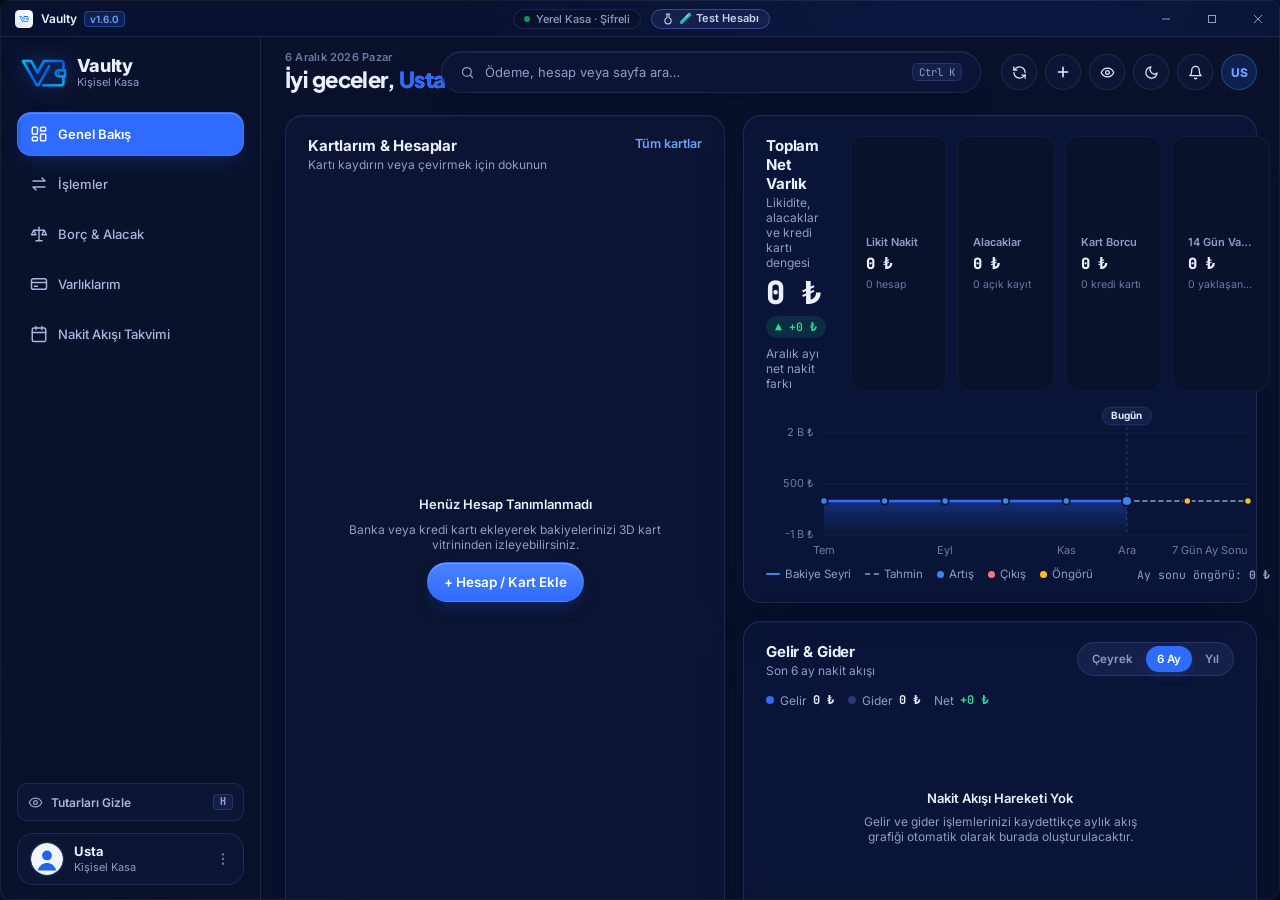
==== commit 7555f072: "feat: release Vaulty v1.6.0 with modern dark/light theme and redesigned screens" ====
--- a/dashboard.html
+++ b/dashboard.html
@@ -1,8 +1,10 @@
 <!doctype html>
 <html lang="tr">
 <head>
+<script>(function(){try{var p=localStorage.getItem("vaulty-theme")||"dark";var d=p==="system"?(matchMedia("(prefers-color-scheme: dark)").matches?"dark":"light"):(p==="light"?"light":"dark");document.documentElement.setAttribute("data-theme",d);}catch(e){document.documentElement.setAttribute("data-theme","dark");}})();</script>
 <meta charset="utf-8">
 <meta name="viewport" content="width=device-width, initial-scale=1">
+<meta name="color-scheme" content="dark light">
 <title>Vaulty</title>
 <link rel="icon" type="image/jpeg" href="assets/app-icon.jpg">
 <link rel="apple-touch-icon" href="assets/app-icon.jpg">
@@ -17,6 +19,7 @@
 <link rel="stylesheet" href="views/views.css">
 <link rel="stylesheet" href="modals/modals.css">
 <link rel="stylesheet" href="components/recurring/recurring.css">
+<link rel="stylesheet" href="theme.css">
 </head>
 <body>
 <div class="shell">
@@ -25,7 +28,7 @@
   <header class="titlebar">
     <div class="titlebar__left">
       <img class="titlebar__logo" src="assets/app-icon.jpg" alt="Vaulty" width="18" height="18">
-      <span class="titlebar__title">Vaulty <span style="font-size:10px;font-weight:600;color:#2563EB;background:#EFF6FF;border:1px solid #DBEAFE;padding:1px 5px;border-radius:4px;margin-left:4px;">v1.5.1</span></span>
+      <span class="titlebar__title">Vaulty <span style="font-size:10px;font-weight:600;color:var(--ink-blue);background:var(--tint-blue);border:1px solid var(--border-blue);padding:1px 5px;border-radius:4px;margin-left:4px;">v1.6.0</span></span>
     </div>
     <div class="titlebar__center">
       <span class="env" id="titlebarEnvBadge"><i class="dot"></i>Yerel Kasa · Şifreli</span>
@@ -69,11 +72,14 @@
       <header class="sidebar__header">
         <div class="brand">
           <img class="brand__logo-img" src="assets/vault-logo.png" alt="Vaulty" draggable="false">
-          <span class="brand__name">Vaulty</span>
+          <div class="brand__meta">
+            <span class="brand__name">Vaulty</span>
+            <span class="brand__sub">Kişisel Kasa</span>
+          </div>
         </div>
       </header>
 
-      <!-- Blok 2: Ana Navigasyon (4 Temel Rota) -->
+      <!-- Blok 2: Ana Navigasyon (5 Temel Rota) -->
       <nav class="nav nav--primary" aria-label="Ana modüller">
         <a href="#" class="nav__item is-active" aria-current="page" data-view="dashboard" data-title="Genel Bakış">
           <svg viewBox="0 0 24 24" aria-hidden="true">
@@ -178,7 +184,7 @@
             </svg>
             <span id="popoverTestToggleText">Test Hesabına Geç</span>
           </button>
-          <button type="button" class="popover-item" id="popoverResetTestBtn" data-action="reset-test-mode" role="menuitem" style="display:none;color:#B45309;">
+          <button type="button" class="popover-item" id="popoverResetTestBtn" data-action="reset-test-mode" role="menuitem" style="display:none;color:var(--ink-amber);">
             <svg viewBox="0 0 24 24" width="16" height="16" fill="none" stroke="currentColor" stroke-width="2" stroke-linecap="round" stroke-linejoin="round" aria-hidden="true">
               <path d="M3 12a9 9 0 0 1 15-6.7L21 8"/><path d="M21 3v5h-5"/>
               <path d="M21 12a9 9 0 0 1-15 6.7L3 16"/><path d="M3 21v-5h5"/>
@@ -227,38 +233,92 @@
     <!-- Ana İçerik Alanı -->
     <main class="center scroll main-content" id="center">
 
+      <!-- Üst Yardımcı Çubuk (Solda Karşılama, Ortada Geniş Arama, Sağda Hızlı Simgeler) -->
+      <div class="vy-topbar" id="vyTopbar">
+        <div class="vy-topbar__greet" id="vyTopGreet">
+          <div class="vy-greeting__date"></div>
+          <h1 class="overview-title vy-greeting__title">Genel Bakış</h1>
+        </div>
+        <div class="vy-topbar__center">
+          <button type="button" class="vy-topbar__search" id="vyTopSearchBtn" aria-label="Ödeme, hesap veya sayfa ara">
+            <svg viewBox="0 0 24 24" width="15" height="15" fill="none" stroke="currentColor" stroke-width="2" stroke-linecap="round"><circle cx="11" cy="11" r="7"/><path d="m20 20-3.5-3.5"/></svg>
+            <span>Ödeme, hesap veya sayfa ara…</span>
+            <kbd>Ctrl K</kbd>
+          </button>
+        </div>
+        <div class="vy-topbar__right">
+          <!-- Sabit 36x36 İkon Yuvası: Titreme/Kayma Yapmadan Açılan Cam Kapsül -->
+          <div class="vy-rec-slot" id="recAlertSlot">
+            <div id="recurringAlertBanner" class="recurring-alert-banner vy-topbar__alert is-collapsed"></div>
+          </div>
+          <div class="vy-topbar__actions">
+          <button type="button" class="vy-circle-btn" data-action="open-transaction-modal" title="Yeni İşlem Ekle" aria-label="Yeni İşlem Ekle">
+            <svg viewBox="0 0 24 24" width="16" height="16" fill="none" stroke="currentColor" stroke-width="2.4" stroke-linecap="round"><path d="M12 5v14M5 12h14"/></svg>
+          </button>
+          <button type="button" class="vy-circle-btn vy-privacy-toggle" id="vyTopPrivacyBtn" data-action="toggle-privacy" title="Gizlilik Modu (Kısayol: H)" aria-label="Gizlilik Modunu Aç/Kapat" aria-pressed="false">
+            <svg class="privacy-icon-eye" viewBox="0 0 24 24" width="15" height="15" fill="none" stroke="currentColor" stroke-width="2" stroke-linecap="round" stroke-linejoin="round">
+              <path d="M2 12s3-7 10-7 10 7 10 7-3 7-10 7-10-7-10-7Z"/>
+              <circle cx="12" cy="12" r="3"/>
+            </svg>
+            <svg class="privacy-icon-off" viewBox="0 0 24 24" width="15" height="15" fill="none" stroke="currentColor" stroke-width="2" stroke-linecap="round" stroke-linejoin="round" style="display:none;">
+              <path d="M9.88 9.88a3 3 0 1 0 4.24 4.24"/>
+              <path d="M10.73 5.08A10.43 10.43 0 0 1 12 5c7 0 10 7 10 7a13.16 13.16 0 0 1-1.67 2.68"/>
+              <path d="M6.61 6.61A13.526 13.526 0 0 0 2 12s3 7 10 7a9.74 9.74 0 0 0 5.39-1.61"/>
+              <line x1="2" y1="2" x2="22" y2="22"/>
+            </svg>
+          </button>
+          <button type="button" class="vy-circle-btn vy-theme-toggle" id="vyTopThemeBtn" title="Temayı Değiştir (Açık / Koyu)" aria-label="Temayı değiştir">
+            <svg class="vy-sun" viewBox="0 0 24 24" fill="none" stroke="currentColor" stroke-width="2" stroke-linecap="round"><circle cx="12" cy="12" r="4"/><path d="M12 2v2M12 20v2M4.9 4.9l1.4 1.4M17.7 17.7l1.4 1.4M2 12h2M20 12h2M4.9 19.1l1.4-1.4M17.7 6.3l1.4-1.4"/></svg>
+            <svg class="vy-moon" viewBox="0 0 24 24" fill="none" stroke="currentColor" stroke-width="2" stroke-linecap="round" stroke-linejoin="round"><path d="M21 12.8A9 9 0 1 1 11.2 3a7 7 0 0 0 9.8 9.8z"/></svg>
+          </button>
+          <div class="vy-bell-wrap" id="vyBellWrap">
+            <button type="button" class="vy-circle-btn" id="vyBellBtn" title="Yaklaşan Ödeme &amp; Vadeler" aria-label="Bildirimler" aria-expanded="false">
+              <svg viewBox="0 0 24 24" width="15" height="15" fill="none" stroke="currentColor" stroke-width="2" stroke-linecap="round" stroke-linejoin="round"><path d="M6 8a6 6 0 0 1 12 0c0 7 3 9 3 9H3s3-2 3-9"/><path d="M10.3 21a1.94 1.94 0 0 0 3.4 0"/></svg>
+              <span class="vy-bell-dot" id="vyBellDot" hidden></span>
+            </button>
+            <div class="vy-bell-popover" id="vyBellPopover" hidden></div>
+          </div>
+          <button type="button" class="vy-avatar-pill" id="vyTopAvatarBtn" data-action="open-settings-modal" title="Profil &amp; Kasa Ayarları" aria-label="Profil ayarları">
+            <span id="vyTopInitials">US</span>
+          </button>
+          </div>
+        </div>
+      </div>
+
       <!-- =================================================================
            EKRAN 1: VARLIKLARIM & HESAPLAR (ASSETS & ACCOUNTS)
            ================================================================= -->
       <div class="center__inner assets-screen" id="assetsView" hidden>
         <!-- 1. Üst Başlık Çubuğu -->
-        <header class="dc-header">
+        <header class="dc-header assets-page-header">
           <div class="dc-header__titles">
             <h1 class="dc-title">Varlıklarım &amp; Hesaplar</h1>
-            <p class="dc-subtitle">Banka hesapları, nakit cüzdanlar ve kredi kartı limit yönetimi</p>
-          </div>
-          <div style="display:flex;align-items:center;gap:10px;">
-            <button type="button" class="btn btn--secondary dc-transfer-btn" id="openTransferModalBtn" data-action="open-transfer-modal" style="display:inline-flex;align-items:center;gap:6px;font-weight:600;padding:8px 14px;border-radius:10px;background:#F1F5F9;border:1px solid #CBD5E1;color:#1E293B;cursor:pointer;font-size:13px;transition:all 0.15s ease;"><svg viewBox="0 0 24 24" width="15" height="15" fill="none" stroke="currentColor" stroke-width="2.3" stroke-linecap="round" stroke-linejoin="round"><path d="m7 16 5 5 5-5"/><path d="M12 21V3"/><path d="m17 8-5-5-5 5"/></svg><span>⇄ Para Aktar</span></button>
-            <button type="button" class="dc-add-btn" id="openAddAccountBtn" data-action="open-account-modal">
-            <svg viewBox="0 0 24 24" width="17" height="17" fill="none" stroke="currentColor" stroke-width="2.4" stroke-linecap="round" stroke-linejoin="round" aria-hidden="true">
-              <path d="M12 5v14M5 12h14"/>
-            </svg>
-            <span>+ Yeni Hesap / Kart Ekle</span>
-          </button>
+          </div>
+          <div class="dc-header__actions">
+            <button type="button" class="dc-secondary-btn tx-btn-40" id="openTransferModalBtn" data-action="open-transfer-modal">
+              <svg viewBox="0 0 24 24" width="15" height="15" fill="none" stroke="currentColor" stroke-width="2.2" stroke-linecap="round" stroke-linejoin="round" aria-hidden="true"><path d="m7 16 5 5 5-5"/><path d="M12 21V3"/><path d="m17 8-5-5-5 5"/></svg>
+              <span>Para Aktar</span>
+            </button>
+            <button type="button" class="dc-add-btn tx-btn-40" id="openAddAccountBtn" data-action="open-account-modal">
+              <svg viewBox="0 0 24 24" width="17" height="17" fill="none" stroke="currentColor" stroke-width="2.4" stroke-linecap="round" stroke-linejoin="round" aria-hidden="true">
+                <path d="M12 5v14M5 12h14"/>
+              </svg>
+              <span>Yeni Hesap / Kart Ekle</span>
+            </button>
           </div>
         </header>
 
         <!-- 2. Likidite & Kredi KPI Şeridi (3 Dengeli Kart) -->
         <section class="dc-kpis assets-kpis" id="assetsKpis" aria-label="Likidite ve kredi kartı özeti"></section>
 
-        <!-- 3. İki Sütunlu Bölünmüş Çalışma Alanı (Sol %38 | Sağ %62, gap: 24px) -->
-        <section class="assets-split" aria-label="Cüzdan vitrini ve hesap inceleyici">
-          <!-- SOL PANEL: Dijital Cüzdan & Hesap Listesi (%38 Genişlik) -->
+        <!-- 3. Üç Sütunlu Çalışma Alanı (Sol Hesaplar | Orta Hesap İnceleyici | Sağ Kumbaralar) -->
+        <section class="assets-split" aria-label="Cüzdan vitrini, hesap inceleyici ve kumbaralar">
+          <!-- SOL PANEL: Hesaplarım & Varlık Dengesi -->
           <div class="wallet-pane">
             <div class="seg-control wallet-tabs" role="tablist" aria-label="Hesap türü filtresi">
               <button type="button" role="tab" class="seg-pill is-active" data-wtab="all" aria-selected="true">
                 <span>Tümü</span>
-                <span class="seg-count mono" id="wCountAll">0</span>
+                <span class="seg-count seg-count--all mono" id="wCountAll">0</span>
               </button>
               <button type="button" role="tab" class="seg-pill" data-wtab="liquid" aria-selected="false">
                 <span>Banka / Nakit</span>
@@ -271,28 +331,27 @@
             </div>
 
             <div class="wallet-stack" id="walletStack" role="listbox" aria-label="Hesaplar ve kartlar"></div>
-          </div>
-
-          <!-- SAĞ PANEL: Seçili Hesap Detayı & Hareket Masası (%62 Genişlik) -->
+            <div class="assets-mix-card" id="assetsMixCard" aria-label="Varlık ve kredi özeti"></div>
+          </div>
+
+          <!-- ORTA PANEL: Seçili Hesap Detayı & Hareket Masası -->
           <div class="inspector-pane" id="accountInspector" aria-live="polite"></div>
-        </section>
-
-        <!-- 4. Birikim Kumbaraları & Hedefler (Savings Pots) -->
-        <section class="savings-pots-section" aria-label="Birikim Kumbaraları ve Hedefler" style="margin-top:28px;">
-          <header class="dc-header" style="margin-bottom:16px;">
-            <div class="dc-header__titles">
-              <h2 class="dc-title" style="font-size:18px;">Birikim Hedefleri &amp; Kumbaralar</h2>
-              <p class="dc-subtitle">Acil durum fonu, tatil, teknoloji ve özel hedefler için ayrılan birikimler</p>
-            </div>
-            <button type="button" class="btn btn--primary" id="openAddSavingsGoalBtn" style="display:inline-flex;align-items:center;gap:6px;font-weight:600;padding:8px 16px;border-radius:10px;cursor:pointer;">
-              <svg viewBox="0 0 24 24" width="16" height="16" fill="none" stroke="currentColor" stroke-width="2.3" stroke-linecap="round"><path d="M12 5v14M5 12h14"/></svg>
-              <span>+ Yeni Kumbara / Hedef</span>
-            </button>
-          </header>
-
-          <div class="savings-pots-grid" id="savingsPotsGrid" style="display:grid;grid-template-columns:repeat(auto-fill, minmax(320px, 1fr));gap:16px;">
-            <!-- Dinamik kumbaralar buraya enjekte edilecek -->
-          </div>
+
+          <!-- SAĞ PANEL: Birikim Hedefleri & Kumbaralar -->
+          <section class="savings-pots-section" aria-label="Birikim Kumbaraları ve Hedefler">
+            <header class="pots-rail-head">
+              <div>
+                <h2 class="pots-rail-title">Birikim Kumbaraları</h2>
+                <p class="pots-rail-sub" id="potsSummarySub">Aktif tasarruf hedefleri</p>
+              </div>
+              <button type="button" class="pots-add-btn" id="openAddSavingsGoalBtn">
+                <svg viewBox="0 0 24 24" width="14" height="14" fill="none" stroke="currentColor" stroke-width="2.4" stroke-linecap="round"><path d="M12 5v14M5 12h14"/></svg>
+                <span>Yeni</span>
+              </button>
+            </header>
+
+            <div class="savings-pots-grid" id="savingsPotsGrid"></div>
+          </section>
         </section>
       </div>
 
@@ -303,10 +362,6 @@
         <header class="dc-header tx-page-header">
           <div class="dc-header__titles">
             <h1 class="dc-title">İşlemler &amp; Harcama Kayıtları</h1>
-            <p class="tx-sync-pill">
-              <span class="tx-pulse-dot" aria-hidden="true"></span>
-              <span>Kasa Bakiyeleri ve Kartlarla Çift Yönlü Senkronize</span>
-            </p>
           </div>
           <div class="dc-header__actions">
             <button type="button" class="dc-secondary-btn tx-btn-40" id="openPayCardDebtFromTxBtn" data-action="open-pay-card-debt">
@@ -330,18 +385,30 @@
           </div>
         </header>
 
-        <!-- İşlemler KPI Şeridi (3 Sütun) -->
+        <div id="txSubPaneList" class="tx-list-pane">
+        <!-- İşlemler KPI Şeridi (3 Sütun Görsel Özet) -->
         <section class="dc-kpis assets-kpis tx-kpi-strip" id="txKpis" aria-label="İşlem özet göstergeleri"></section>
 
-        <!-- İşlemler Tablosu: Üst Kenara Yapışık Araç Çubuğu -->
+        <!-- İşlemler Ana Çalışma Alanı: Sol Tablo + Sağ Görsel Özet Paneli -->
+        <div class="tx-workspace-grid">
         <section class="card activity-card tx-activity-card" aria-label="Tüm işlem hareketleri">
           <header class="tx-toolbar">
-            <div class="search-field tx-search-field">
-              <svg viewBox="0 0 24 24" width="15" height="15" fill="none" stroke="currentColor" stroke-width="2" stroke-linecap="round" stroke-linejoin="round" aria-hidden="true">
-                <circle cx="11" cy="11" r="7"/>
-                <path d="m21 21-4.3-4.3"/>
-              </svg>
-              <input id="txSearchInput" name="q_tx_search" type="search" placeholder="İşlem, kategori veya hesap ara…" aria-label="İşlemlerde ara" autocomplete="off" autocorrect="off" autocapitalize="off" spellcheck="false">
+            <div class="tx-toolbar__left">
+              <div class="search-field tx-search-field">
+                <svg viewBox="0 0 24 24" width="15" height="15" fill="none" stroke="currentColor" stroke-width="2" stroke-linecap="round" stroke-linejoin="round" aria-hidden="true">
+                  <circle cx="11" cy="11" r="7"/>
+                  <path d="m21 21-4.3-4.3"/>
+                </svg>
+                <input id="txSearchInput" name="q_tx_search" type="search" placeholder="İşlem, kategori, hesap ara…" aria-label="İşlemlerde ara" autocomplete="off" autocorrect="off" autocapitalize="off" spellcheck="false">
+              </div>
+
+              <div class="tx-type-chips" id="txTypeQuickChips" role="group" aria-label="Hızlı işlem türü filtresi">
+                <button type="button" class="tx-type-chip is-active" data-tx-type="all">Tümü</button>
+                <button type="button" class="tx-type-chip" data-tx-type="Gider">Gider</button>
+                <button type="button" class="tx-type-chip" data-tx-type="Gelir">Gelir</button>
+                <button type="button" class="tx-type-chip" data-tx-type="Kart Borcu Ödeme">Kart Ödeme</button>
+                <button type="button" class="tx-type-chip" data-tx-type="Transfer">Transfer</button>
+              </div>
             </div>
 
             <div class="filters tx-filters">
@@ -359,8 +426,8 @@
                 <div class="custom-select__popover tx-filter-dropdown__popover scroll" id="txFilterAccountPopover" role="listbox" hidden style="display: none !important; pointer-events: none !important;"></div>
               </div>
 
-              <!-- İşlem Türü -->
-              <div class="custom-select tx-filter-dropdown" id="txFilterTypeDropdown" data-select-target="txFilterType">
+              <!-- İşlem Türü (Kaynak Select + Yedek Dropdown) -->
+              <div class="custom-select tx-filter-dropdown tx-filter-dropdown--sr" id="txFilterTypeDropdown" data-select-target="txFilterType">
                 <select id="txFilterType" class="sr" tabindex="-1" aria-label="İşlem türüne göre filtrele">
                   <option value="all">Tüm Türler</option>
                   <option value="Gider">Gider / Harcama</option>
@@ -406,13 +473,13 @@
               <tbody id="txViewRows"></tbody>
             </table>
             <div class="empty tx-empty-placeholder" id="txViewEmpty" style="padding:48px 24px;text-align:center;display:flex;flex-direction:column;align-items:center;gap:12px;" hidden>
-              <div style="width:52px;height:52px;border-radius:14px;background:#F1F5F9;display:grid;place-items:center;color:#64748B;" aria-hidden="true">
+              <div style="width:52px;height:52px;border-radius:14px;background:var(--bg-muted);display:grid;place-items:center;color:var(--text-secondary);" aria-hidden="true">
                 <svg viewBox="0 0 24 24" width="28" height="28" fill="none" stroke="currentColor" stroke-width="1.8">
                   <path d="M4 8h16l-4-4"/><path d="M20 16H4l4 4"/>
                 </svg>
               </div>
-              <p style="font-size:14px;font-weight:600;color:#0F172A;margin:0;">Henüz İşlem veya Harcama Kaydı Yok</p>
-              <p style="font-size:13px;color:#64748B;max-width:320px;margin:0;">Gelir, gider ve kart ödemelerinizi kaydederek kasanızı takip etmeye başlayın.</p>
+              <p style="font-size:14px;font-weight:600;color:var(--text-primary);margin:0;">Henüz İşlem veya Harcama Kaydı Yok</p>
+              <p style="font-size:13px;color:var(--text-secondary);max-width:320px;margin:0;">Gelir, gider ve kart ödemelerinizi kaydederek kasanızı takip etmeye başlayın.</p>
               <button type="button" class="dc-add-btn tx-btn-40" id="emptyTxAddNewBtn" data-action="open-transaction-modal" style="margin-top:6px;">+ Yeni İşlem Ekle</button>
             </div>
           </div>
@@ -427,6 +494,11 @@
             <div class="tx-footer-pagination" id="txPaginationControls" aria-label="Sayfa geçiş kontrolleri"></div>
           </footer>
         </section>
+
+        <!-- Sağ Görsel Özet Paneli -->
+        <aside class="tx-side-rail" id="txSideRail" aria-label="İşlem görsel özeti"></aside>
+        </div>
+        </div>
       </div>
 
       <!-- =================================================================
@@ -442,12 +514,13 @@
             <svg viewBox="0 0 24 24" width="17" height="17" fill="none" stroke="currentColor" stroke-width="2.4" stroke-linecap="round" stroke-linejoin="round" aria-hidden="true">
               <path d="M12 5v14M5 12h14"/>
             </svg>
-            <span>+ Yeni Kayıt Ekle</span>
+            <span>Yeni Kayıt Ekle</span>
           </button>
         </header>
 
         <section class="dc-kpis" id="dcKpis" aria-label="Borç ve alacak özeti"></section>
 
+        <div class="dc-workspace-grid">
         <div class="dc-ledger-container">
           <section class="dc-toolbar" aria-label="Filtre ve arama araç çubuğu">
             <div class="seg-control" role="tablist" aria-label="Kayıt görünümü">
@@ -490,112 +563,100 @@
 
           <section class="dc-list" id="dcList" aria-label="Alacak ve borç listesi"></section>
         </div>
+
+        <aside class="dc-side-rail" id="dcSideRail" aria-label="Borç ve alacak görsel özeti"></aside>
+        </div>
       </div>
 
       <!-- =================================================================
            EKRAN 4: GENEL BAKIŞ (DASHBOARD OVERVIEW)
            ================================================================= -->
       <div class="center__inner dash-screen" id="dashboardView">
-        <!-- Akıllı Tekrarlayan İşlem Onay Bandı -->
-        <div id="recurringAlertBanner" class="recurring-alert-banner" hidden style="display: none !important;"></div>
-
-        <header class="dash-head dash-anim" style="--i:0">
-          <div>
-            <h1 class="overview-title">Genel Bakış</h1>
-            <p class="overview-sub">Kişisel finansal durum, nakit akışı ve acil yükümlülükler</p>
-          </div>
-          <div class="overview-controls" style="display:flex;align-items:center;gap:10px;">
-            <button type="button" class="overview-privacy-btn" data-action="toggle-privacy" title="Gizlilik Modu (Kısayol: H)" aria-label="Gizlilik Modunu Aç/Kapat">
-              <svg class="privacy-icon-eye" viewBox="0 0 24 24" width="14" height="14" fill="none" stroke="currentColor" stroke-width="2" stroke-linecap="round" stroke-linejoin="round">
-                <path d="M2 12s3-7 10-7 10 7 10 7-3 7-10 7-10-7-10-7Z"/>
-                <circle cx="12" cy="12" r="3"/>
-              </svg>
-              <svg class="privacy-icon-off" viewBox="0 0 24 24" width="14" height="14" fill="none" stroke="currentColor" stroke-width="2" stroke-linecap="round" stroke-linejoin="round" style="display:none;">
-                <path d="M9.88 9.88a3 3 0 1 0 4.24 4.24"/>
-                <path d="M10.73 5.08A10.43 10.43 0 0 1 12 5c7 0 10 7 10 7a13.16 13.16 0 0 1-1.67 2.68"/>
-                <path d="M6.61 6.61A13.526 13.526 0 0 0 2 12s3 7 10 7a9.74 9.74 0 0 0 5.39-1.61"/>
-                <line x1="2" y1="2" x2="22" y2="22"/>
-              </svg>
-              <span class="privacy-btn-label">Gizlilik</span>
-            </button>
-            <button type="button" class="dc-add-btn tx-btn-40" id="openNewTxFromDashBtn" data-action="open-transaction-modal">
-              <svg viewBox="0 0 24 24" width="16" height="16" fill="none" stroke="currentColor" stroke-width="2.4" stroke-linecap="round" stroke-linejoin="round" aria-hidden="true">
-                <path d="M12 5v14M5 12h14"/>
-              </svg>
-              <span>Yeni İşlem Ekle</span>
-            </button>
-          </div>
-        </header>
-
-        <div class="dash-bento">
-          <!-- SOL ALAN (%68) -->
-          <div class="dash-main">
-            <section class="dash-kpis" id="kpis" aria-label="Temel finansal göstergeler"></section>
-
-            <div class="dash-flow">
-              <section class="dash-card dash-panel dash-anim" style="--i:3" aria-label="Nakit akışı">
-                <header class="dash-panel__head">
-                  <div>
-                    <h2 class="dash-panel__title">Nakit Akışı</h2>
-                    <p class="dash-panel__sub">Son 6 ay · Gelir ve Gider</p>
-                  </div>
-                  <div class="legend">
-                    <span class="legend__item"><i class="legend__dot legend__dot--inc"></i>Gelir</span>
-                    <span class="legend__item"><i class="legend__dot legend__dot--exp"></i>Gider</span>
-                  </div>
-                </header>
-                <div class="chart-box dash-chart" id="chartCash"></div>
-              </section>
-
-              <section class="dash-card dash-panel dash-anim" style="--i:4" aria-label="Aylık harcama dağılımı">
-                <header class="dash-panel__head">
-                  <div>
-                    <h2 class="dash-panel__title">Harcama Dağılımı</h2>
-                    <p class="dash-panel__sub">Kategorilere göre gider payı</p>
-                  </div>
-                </header>
-                <div class="dash-spend" id="dashSpend"></div>
-              </section>
-            </div>
-
-            <section class="dash-card dash-panel dash-anim" id="dashAnalyticsSection" style="--i:5" aria-label="Finansal Analitik ve Raporlar"></section>
-
-            <section class="dash-card dash-panel dash-anim" style="--i:6" aria-label="Son hareketler">
+        <!-- ÜST BENTO (Referans Görsel 1: Sol Kart Yığını | Sağ Net Bakiye + Nakit Akışı) -->
+        <div class="vy-hero-bento">
+          <!-- SOL PANEL: Etkileşimli 3D Kart Yığını & Çevirme -->
+          <section class="dash-card dash-panel vy-hero-cards-panel dash-anim" style="--i:1" aria-label="Kartlarım ve Hesaplar">
+            <header class="dash-panel__head">
+              <div>
+                <h2 class="dash-panel__title">Kartlarım &amp; Hesaplar</h2>
+                <p class="dash-panel__sub">Kartı kaydırın veya çevirmek için dokunun</p>
+              </div>
+              <button type="button" class="vy-panel-link" id="dashAllCardsLink" data-goto-view="assets">Tüm kartlar</button>
+            </header>
+            <div class="dash-wallet vy-wallet-stage" id="dashWallet"></div>
+          </section>
+
+          <!-- SAĞ KOLON: Üstte Net Varlık + Tahmin Grafiği, Altta Gelir & Gider -->
+          <div class="vy-hero-analytics">
+            <!-- SAĞ ÜST PANEL: Net Varlık Değeri + 4'lü Kırılım + Çizgi Grafik -->
+            <section class="dash-card dash-panel vy-balance-panel dash-anim" style="--i:2" aria-label="Net varlık ve bakiye seyri">
               <header class="dash-panel__head">
                 <div>
-                  <h2 class="dash-panel__title">Son Hareketler</h2>
-                  <p class="dash-panel__sub">En son kaydedilen 6 işlem</p>
+                  <h2 class="dash-panel__title">Toplam Net Varlık</h2>
+                  <p class="dash-panel__sub" id="heroBalanceSub">Likidite, alacaklar ve kredi kartı dengesi</p>
                 </div>
               </header>
-              <ul class="dash-activity" id="dashRecent"></ul>
-              <a href="#" class="dash-link" id="dashAllTxLink">Tüm İşlemleri Görüntüle <span aria-hidden="true">→</span></a>
+              <div class="vy-balance-top" id="kpis"></div>
+              <div class="vy-balance-chart-wrap" id="heroBalanceSpark"></div>
             </section>
-          </div>
-
-          <!-- SAĞ PANEL (%32) -->
-          <aside class="dash-side">
-            <section class="dash-card dash-panel dash-anim" style="--i:2" aria-label="Varlıklarım ve kartlar">
+
+            <!-- SAĞ ALT PANEL: Gelir & Gider (Dönem Seçicili) -->
+            <section class="dash-card dash-panel vy-cashflow-panel dash-anim" style="--i:3" aria-label="Gelir ve Gider">
               <header class="dash-panel__head">
                 <div>
-                  <h2 class="dash-panel__title">Varlıklarım &amp; Kartlar</h2>
-                  <p class="dash-panel__sub">Canlı bakiyeler</p>
+                  <h2 class="dash-panel__title">Gelir &amp; Gider</h2>
+                  <p class="dash-panel__sub" id="cashFlowPeriodSub">Son 6 ay nakit akışı</p>
+                </div>
+                <div class="vy-period-seg" id="cashPeriodSeg" role="group" aria-label="Dönem seçimi">
+                  <button type="button" class="vy-period-btn" data-cash-months="3">Çeyrek</button>
+                  <button type="button" class="vy-period-btn is-active" data-cash-months="6">6 Ay</button>
+                  <button type="button" class="vy-period-btn" data-cash-months="12">Yıl</button>
                 </div>
               </header>
-              <div class="dash-wallet" id="dashWallet"></div>
-              <button type="button" class="dash-ghost-btn" id="dashAddAccBtn" data-action="open-account-modal">+ Hesap / Kart Ekle</button>
+              <div class="vy-cash-summary" id="cashFlowSummary"></div>
+              <div class="chart-box dash-chart" id="chartCash"></div>
             </section>
-
-            <section class="dash-card dash-panel dash-anim" style="--i:4" aria-label="Borç ve alacak radarı">
-              <header class="dash-panel__head">
-                <div>
-                  <h2 class="dash-panel__title">Borç &amp; Alacak Radarı</h2>
-                  <p class="dash-panel__sub">7 gün içinde vadesi gelen veya geçen</p>
-                </div>
-              </header>
-              <ul class="dash-radar" id="dashRadar"></ul>
-            </section>
-          </aside>
-        </div>
+          </div>
+        </div>
+
+        <!-- ALT 3'LÜ BENTO: Harcama Dağılımı | Son Hareketler | Borç & Alacak Radarı -->
+        <div class="vy-lower-bento">
+          <section class="dash-card dash-panel dash-anim" style="--i:4" aria-label="Aylık harcama dağılımı">
+            <header class="dash-panel__head">
+              <div>
+                <h2 class="dash-panel__title">Harcama Dağılımı</h2>
+                <p class="dash-panel__sub">Kategorilere göre gider payı</p>
+              </div>
+              <a href="#" class="dash-link" id="dashSpendInsightsLink">Detaylı Analiz <span aria-hidden="true">→</span></a>
+            </header>
+            <div class="dash-spend" id="dashSpend"></div>
+          </section>
+
+          <section class="dash-card dash-panel dash-anim" style="--i:5" aria-label="Son hareketler">
+            <header class="dash-panel__head">
+              <div>
+                <h2 class="dash-panel__title">Son Hareketler</h2>
+                <p class="dash-panel__sub">En son kaydedilen işlemler</p>
+              </div>
+              <a href="#" class="dash-link" id="dashAllTxLink">Tümü <span aria-hidden="true">→</span></a>
+            </header>
+            <ul class="dash-activity" id="dashRecent"></ul>
+          </section>
+
+          <section class="dash-card dash-panel dash-anim" style="--i:6" aria-label="Borç ve alacak radarı">
+            <header class="dash-panel__head">
+              <div>
+                <h2 class="dash-panel__title">Borç &amp; Alacak Radarı</h2>
+                <p class="dash-panel__sub">Yaklaşan ve geciken vadeler</p>
+              </div>
+              <button type="button" class="vy-panel-link" id="dashAddDebtBtn" data-action="open-debt-modal">+ Borç / Alacak</button>
+            </header>
+            <ul class="dash-radar" id="dashRadar"></ul>
+          </section>
+        </div>
+
+        <!-- DAVRANIŞSAL ANALİTİK ŞERİDİ -->
+        <section class="dash-card dash-panel dash-anim" id="dashAnalyticsSection" style="--i:7" aria-label="Finansal Analitik ve Raporlar"></section>
       </div>
 
       <!-- =================================================================
@@ -603,43 +664,46 @@
            ================================================================= -->
       <div class="center__inner calendar-screen" id="plannedView" hidden>
         <!-- 1. Üst Başlık Çubuğu -->
-        <header class="dc-header">
+        <header class="dc-header cal-page-header">
           <div class="dc-header__titles">
             <h1 class="dc-title">Finansal Nakit Akışı Takvimi</h1>
-            <p class="dc-subtitle">Tüm gerçekleşen gelir ve harcamalar, taksitler, kredi kartı ekstreleri ve vadeler</p>
-          </div>
-          <div style="display:flex;align-items:center;gap:12px;flex-wrap:wrap;">
-            <!-- Filtre Sekmeleri -->
-            <div style="display:flex;align-items:center;background:#F1F5F9;border:1px solid #E2E8F0;border-radius:10px;padding:3px;gap:2px;">
-              <button type="button" class="cal-filter-btn is-active" data-cal-filter="all" style="padding:5px 11px;font-size:12px;font-weight:600;border-radius:7px;border:none;cursor:pointer;background:#FFFFFF;color:#0F172A;box-shadow:0 1px 3px rgba(0,0,0,0.08);transition:all 120ms;">Tümü</button>
-              <button type="button" class="cal-filter-btn" data-cal-filter="in" style="padding:5px 11px;font-size:12px;font-weight:600;border-radius:7px;border:none;cursor:pointer;background:transparent;color:#64748B;transition:all 120ms;">Gelirler</button>
-              <button type="button" class="cal-filter-btn" data-cal-filter="out" style="padding:5px 11px;font-size:12px;font-weight:600;border-radius:7px;border:none;cursor:pointer;background:transparent;color:#64748B;transition:all 120ms;">Giderler</button>
-              <button type="button" class="cal-filter-btn" data-cal-filter="planned" style="padding:5px 11px;font-size:12px;font-weight:600;border-radius:7px;border:none;cursor:pointer;background:transparent;color:#64748B;transition:all 120ms;">Planlı &amp; Vadeler</button>
-            </div>
-            <button type="button" class="btn btn--secondary" id="calTodayBtn" style="padding:8px 14px;border-radius:10px;font-weight:600;font-size:13px;background:#F1F5F9;border:1px solid #CBD5E1;color:#1E293B;cursor:pointer;">Bugün</button>
-            <div style="display:flex;align-items:center;gap:4px;background:#FFFFFF;border:1px solid #CBD5E1;border-radius:10px;padding:3px 6px;">
-              <button type="button" id="calPrevMonthBtn" class="btn btn--ghost" style="padding:4px 8px;cursor:pointer;border:none;background:none;font-weight:700;color:#475569;" title="Önceki Ay">◀</button>
-              <span id="calMonthTitle" class="mono" style="font-weight:700;font-size:14px;min-width:130px;text-align:center;color:#0F172A;"></span>
-              <button type="button" id="calNextMonthBtn" class="btn btn--ghost" style="padding:4px 8px;cursor:pointer;border:none;background:none;font-weight:700;color:#475569;" title="Sonraki Ay">▶</button>
+          </div>
+          <div class="cal-header-controls">
+            <div class="cal-filter-pills" role="tablist" aria-label="Takvim akış filtresi">
+              <button type="button" class="cal-filter-btn is-active" data-cal-filter="all">Tümü</button>
+              <button type="button" class="cal-filter-btn" data-cal-filter="in">Gelirler</button>
+              <button type="button" class="cal-filter-btn" data-cal-filter="out">Giderler</button>
+              <button type="button" class="cal-filter-btn" data-cal-filter="planned">Planlı &amp; Vadeler</button>
+            </div>
+            <button type="button" class="cal-today-btn" id="calTodayBtn">Bugün</button>
+            <div class="cal-month-nav">
+              <button type="button" id="calPrevMonthBtn" class="cal-nav-btn" title="Önceki Ay" aria-label="Önceki Ay">
+                <svg viewBox="0 0 24 24" width="15" height="15" fill="none" stroke="currentColor" stroke-width="2.3" stroke-linecap="round" stroke-linejoin="round"><path d="m15 18-6-6 6-6"/></svg>
+              </button>
+              <span id="calMonthTitle" class="mono cal-month-title"></span>
+              <button type="button" id="calNextMonthBtn" class="cal-nav-btn" title="Sonraki Ay" aria-label="Sonraki Ay">
+                <svg viewBox="0 0 24 24" width="15" height="15" fill="none" stroke="currentColor" stroke-width="2.3" stroke-linecap="round" stroke-linejoin="round"><path d="m9 18 6-6-6-6"/></svg>
+              </button>
             </div>
           </div>
         </header>
 
         <!-- 2. KPI Üçlüsü -->
-        <section class="dc-kpis-strip" id="calKpis" style="display:grid;grid-template-columns:repeat(3,1fr);gap:16px;margin-bottom:20px;"></section>
-
-        <!-- 3. Ana Izgara & Detay Paneli -->
-        <div style="display:grid;grid-template-columns:1fr 340px;gap:20px;align-items:start;">
-          <!-- Sol: 7 Kolon Takvim Kartı -->
-          <div class="card" style="padding:16px;background:#FFFFFF;border-radius:12px;border:1px solid #E2E8F0;box-shadow:0 1px 3px rgba(0,0,0,0.05);">
-            <div id="calWeekdaysRow"></div>
-            <div id="calDaysGrid"></div>
-          </div>
-
-          <!-- Sağ: Günlük Akış Detayı Kartı -->
-          <div class="card" id="calDetailCard" style="padding:16px;background:#FFFFFF;border-radius:12px;border:1px solid #E2E8F0;box-shadow:0 1px 3px rgba(0,0,0,0.05);">
-            <div id="calDetailContent"></div>
-          </div>
+        <section class="dc-kpis cal-kpis" id="calKpis" aria-label="Aylık nakit akışı özeti"></section>
+
+        <!-- 3. Ana Takvim Izgarası & Sağ Özet Sütunu -->
+        <div class="cal-workspace-grid">
+          <div class="card cal-main-card">
+            <div id="calWeekdaysRow" class="cal-weekdays-row"></div>
+            <div id="calDaysGrid" class="cal-days-grid"></div>
+          </div>
+
+          <aside class="cal-side-rail" id="calSideRail" aria-label="Günlük ve aylık nakit akışı özeti">
+            <section class="cal-rail-card cal-rail-card--detail" id="calDetailCard">
+              <div id="calDetailContent" class="cal-detail-content"></div>
+            </section>
+            <section class="cal-rail-card cal-rail-card--summary" id="calMonthSummaryCard"></section>
+          </aside>
         </div>
       </div>
     </main>
@@ -687,5 +751,6 @@
 <!-- Global Olaylar & Başlatıcı -->
 <script src="core/events.js"></script>
 <script src="main.js"></script>
+<script src="motion.js"></script>
 </body>
 </html>
--- a/shell.css
+++ b/shell.css
@@ -132,7 +132,7 @@
   padding: 2px 6px;
   border-radius: 5px;
   border: 1px solid var(--border);
-  background: #F1F5F9;
+  background: var(--bg-muted);
   color: var(--text-secondary);
   line-height: 1.2;
 }
@@ -162,7 +162,7 @@
 
 .scroll::-webkit-scrollbar-thumb,
 .table-wrap::-webkit-scrollbar-thumb {
-  background: #CBD5E1;
+  background: var(--bg-switch);
   border-radius: 3px;
 }
 
@@ -219,7 +219,7 @@
   border-radius: 10px;
   border: 1px solid rgba(0, 0, 0, 0.08);
   box-sizing: border-box;
-  background-color: #F8FAFC;
+  background-color: var(--bg-subtle);
   -webkit-app-region: no-drag !important;
 }
 
@@ -245,10 +245,10 @@
   grid-template-columns: 1fr auto 1fr;
   align-items: center;
   height: var(--titlebar-h);
-  background: #FFFFFF;
-  border-bottom: 1px solid #E2E8F0;
+  background: var(--bg-surface);
+  border-bottom: 1px solid var(--border);
   font-size: 12px;
-  color: #0F172A;
+  color: var(--text-primary);
   -webkit-app-region: drag !important;
   user-select: none;
   border-top-left-radius: 10px;
@@ -266,7 +266,7 @@
   gap: 8px;
   padding-left: 14px;
   font-weight: 600;
-  color: #0F172A;
+  color: var(--text-primary);
   -webkit-app-region: drag !important;
 }
 
@@ -285,11 +285,11 @@
   display: inline-flex;
   align-items: center;
   gap: 6px;
-  color: #64748B;
+  color: var(--text-secondary);
   padding: 2px 10px;
-  border: 1px solid #E2E8F0;
+  border: 1px solid var(--border);
   border-radius: 999px;
-  background: #F8FAFC;
+  background: var(--bg-subtle);
   font-size: 11px;
   font-weight: 500;
   -webkit-app-region: drag !important;
@@ -314,7 +314,7 @@
   width: 46px;
   border: 0;
   background: transparent;
-  color: #64748B;
+  color: var(--text-secondary);
   display: grid;
   place-items: center;
   cursor: pointer;
@@ -324,8 +324,8 @@
 }
 
 .wc:hover {
-  background: #F1F5F9;
-  color: #0F172A;
+  background: var(--bg-muted);
+  color: var(--text-primary);
 }
 
 .wc--close:hover {
@@ -413,9 +413,9 @@
   padding: 3px 9px;
   font-size: 11px;
   font-weight: 500;
-  color: #64748B;
-  background: #F8FAFC;
-  border: 1px solid #E2E8F0;
+  color: var(--text-secondary);
+  background: var(--bg-subtle);
+  border: 1px solid var(--border);
   border-radius: 999px;
   cursor: pointer;
   -webkit-app-region: no-drag !important;
@@ -425,15 +425,15 @@
 }
 
 .titlebar__privacy-btn:hover {
-  background: #F1F5F9;
-  color: #0F172A;
-  border-color: #CBD5E1;
+  background: var(--bg-muted);
+  color: var(--text-primary);
+  border-color: var(--border-hover);
 }
 
 body.privacy-active .titlebar__privacy-btn {
-  background: #EFF6FF;
+  background: var(--tint-blue);
   border-color: #93C5FD;
-  color: #2563EB;
+  color: var(--ink-blue);
   font-weight: 600;
 }
 
@@ -444,9 +444,9 @@
   font-weight: 600;
   padding: 8px 14px;
   border-radius: 10px;
-  background: #FFFFFF;
-  border: 1px solid #E2E8F0;
-  color: #475569;
+  background: var(--bg-surface);
+  border: 1px solid var(--border);
+  color: var(--text-3);
   cursor: pointer;
   font-size: 13px;
   transition: all 0.15s ease;
@@ -454,15 +454,15 @@
 }
 
 .overview-privacy-btn:hover {
-  background: #F8FAFC;
-  border-color: #CBD5E1;
-  color: #0F172A;
+  background: var(--bg-subtle);
+  border-color: var(--border-hover);
+  color: var(--text-primary);
 }
 
 body.privacy-active .overview-privacy-btn {
-  background: #EFF6FF !important;
+  background: var(--tint-blue) !important;
   border-color: #93C5FD !important;
-  color: #2563EB !important;
+  color: var(--ink-blue) !important;
 }
 
 /* =========================================================
@@ -542,8 +542,8 @@
   position: relative !important;
   z-index: 50 !important;
   box-sizing: border-box !important;
-  background-color: #F8FAFC !important;
-  border-right: 1px solid #E2E8F0 !important;
+  background-color: var(--bg-subtle) !important;
+  border-right: 1px solid var(--border) !important;
 }
 
 /* Ana İçerik Sahnesi: flex: 1, 100% yükseklik, taşma yönetimi, 24px dolgu */
@@ -563,7 +563,7 @@
   display: flex !important;
   flex-direction: column !important;
   box-sizing: border-box !important;
-  background-color: #F8FAFC !important;
+  background-color: var(--bg-subtle) !important;
 }
 
 .center__inner {
@@ -604,20 +604,20 @@
   display: inline-flex;
   align-items: center;
   gap: 5px;
-  background: #F1F5F9;
-  border: 1px solid #CBD5E1;
+  background: var(--bg-muted);
+  border: 1px solid var(--border-hover);
   border-radius: 999px;
   padding: 3px 10px;
   font-size: 11px;
   font-weight: 600;
-  color: #334155;
+  color: var(--text-2);
   transition: all 140ms ease;
   line-height: 1;
 }
 
 .titlebar-test-btn:hover {
-  background: #E2E8F0;
-  color: #0F172A;
+  background: var(--bg-track);
+  color: var(--text-primary);
   border-color: #94A3B8;
   transform: translateY(-0.5px);
 }
@@ -628,7 +628,7 @@
   display: inline-flex;
   align-items: center;
   gap: 6px;
-  background: #FEF3C7;
+  background: var(--tint-amber);
   border: 1px solid #FCD34D;
   border-radius: 999px;
   padding: 2px 6px 2px 8px;
@@ -638,8 +638,8 @@
 .test-pill {
   font-size: 10px;
   font-weight: 800;
-  color: #92400E;
-  background: #FDE68A;
+  color: var(--ink-amber);
+  background: var(--tint-amber);
   padding: 2px 6px;
   border-radius: 4px;
   letter-spacing: 0.04em;
@@ -659,37 +659,37 @@
 }
 
 .test-action-btn--reset {
-  background: #FFFFFF;
-  color: #B45309;
+  background: var(--bg-surface);
+  color: var(--ink-amber);
   border: 1px solid #FCD34D;
 }
 
 .test-action-btn--reset:hover {
-  background: #FFFBEB;
+  background: var(--tint-amber-0);
   color: #78350F;
   border-color: #F59E0B;
 }
 
 .test-action-btn--exit {
-  background: #FEE2E2;
-  color: #B91C1C;
+  background: var(--tint-red-2);
+  color: var(--ink-red);
   border: 1px solid #FECACA;
 }
 
 .test-action-btn--exit:hover {
-  background: #FEF2F2;
-  color: #991B1B;
+  background: var(--tint-red);
+  color: var(--ink-red);
   border-color: #F87171;
 }
 
 .btn-demo-mode {
   width: 100%;
   margin-top: 10px;
-  background: #F8FAFC;
-  border: 1px dashed #CBD5E1;
+  background: var(--bg-subtle);
+  border: 1px dashed var(--border-hover);
   border-radius: 10px;
   padding: 9px 14px;
-  color: #475569;
+  color: var(--text-3);
   font-size: 12px;
   font-weight: 600;
   cursor: pointer;
@@ -701,9 +701,9 @@
 }
 
 .btn-demo-mode:hover {
-  background: #EFF6FF;
+  background: var(--tint-blue);
   border-color: #93C5FD;
-  color: #1D4ED8;
+  color: var(--ink-blue);
 }
 
 
@@ -747,7 +747,7 @@
 
 .btn--secondary:hover,
 .btn--ghost:hover {
-  background-color: #F8FAFC;
+  background-color: var(--bg-subtle);
   border-color: var(--border-hover);
 }
 
--- a/components/sidebar/sidebar.css
+++ b/components/sidebar/sidebar.css
@@ -10,8 +10,8 @@
   position: relative !important;
   z-index: 50 !important;
   box-sizing: border-box !important;
-  background-color: #F8FAFC !important;
-  border-right: 1px solid #E2E8F0 !important;
+  background-color: var(--bg-subtle) !important;
+  border-right: 1px solid var(--border) !important;
   padding: 20px 16px 16px 16px !important;
   display: flex !important;
   flex-direction: column !important;
@@ -48,7 +48,7 @@
   font-size: 18px;
   font-weight: 800;
   letter-spacing: -0.02em;
-  color: #0F172A;
+  color: var(--text-primary);
   line-height: 1;
 }
 
@@ -72,7 +72,7 @@
   border-radius: 10px;
   border: 1px solid transparent;
   background-color: transparent;
-  color: #475569;
+  color: var(--text-3);
   text-decoration: none;
   font-size: 13px;
   font-weight: 500;
@@ -96,20 +96,20 @@
 }
 
 .nav__item:hover {
-  background-color: #F1F5F9;
-  color: #0F172A;
+  background-color: var(--bg-muted);
+  color: var(--text-primary);
 }
 
 .nav__item.is-active {
-  background-color: #FFFFFF;
-  border-color: #E2E8F0;
+  background-color: var(--bg-surface);
+  border-color: var(--border);
   box-shadow: 0 1px 3px rgba(0, 0, 0, 0.05);
-  color: #2563EB;
+  color: var(--ink-blue);
   font-weight: 600;
 }
 
 .nav__item.is-active svg {
-  color: #2563EB;
+  color: var(--ink-blue);
 }
 
 .nav__item.is-active::before {
@@ -140,9 +140,9 @@
   height: 20px;
   padding: 0 6px;
   border-radius: 9999px;
-  background-color: #FEF3C7;
+  background-color: var(--tint-amber);
   border: 1px solid #FDE68A;
-  color: #D97706;
+  color: var(--ink-amber);
   font-size: 11px;
   font-weight: 700;
   line-height: 1;
@@ -164,9 +164,9 @@
   gap: 8px;
   padding: 0 10px;
   border-radius: 10px;
-  border: 1px solid #E2E8F0;
-  background-color: #FFFFFF;
-  color: #475569;
+  border: 1px solid var(--border);
+  background-color: var(--bg-surface);
+  color: var(--text-3);
   font-size: 12px;
   font-weight: 500;
   cursor: pointer;
@@ -175,16 +175,16 @@
 }
 
 .sidebar-privacy-btn:hover {
-  background-color: #F8FAFC;
-  border-color: #CBD5E1;
-  color: #0F172A;
+  background-color: var(--bg-subtle);
+  border-color: var(--border-hover);
+  color: var(--text-primary);
 }
 
 .sidebar-privacy-btn .privacy-btn-icon {
   display: inline-flex;
   align-items: center;
   justify-content: center;
-  color: #64748B;
+  color: var(--text-secondary);
   flex-shrink: 0;
 }
 
@@ -202,29 +202,29 @@
   font-size: 10px;
   font-weight: 700;
   font-family: ui-monospace, SFMono-Regular, Menlo, Monaco, Consolas, monospace;
-  color: #64748B;
-  background: #F1F5F9;
-  border: 1px solid #E2E8F0;
+  color: var(--text-secondary);
+  background: var(--bg-muted);
+  border: 1px solid var(--border);
   border-radius: 4px;
   line-height: 1;
 }
 
 /* Aktif Durum */
 body.privacy-active .sidebar-privacy-btn {
-  background-color: #EFF6FF;
+  background-color: var(--tint-blue);
   border-color: #93C5FD;
-  color: #2563EB;
+  color: var(--ink-blue);
   font-weight: 600;
 }
 
 body.privacy-active .sidebar-privacy-btn .privacy-btn-icon {
-  color: #2563EB;
+  color: var(--ink-blue);
 }
 
 body.privacy-active .sidebar-privacy-btn .privacy-kbd-hint {
-  background-color: #DBEAFE;
-  border-color: #BFDBFE;
-  color: #1D4ED8;
+  background-color: var(--tint-blue-2);
+  border-color: var(--border-blue-2);
+  color: var(--ink-blue);
 }
 
 /* Alt Kenara Sabitlenmiş Kullanıcı Profili Kartı */
@@ -238,9 +238,9 @@
   width: 100%;
   height: 52px;
   padding: 8px 12px;
-  border: 1px solid #E2E8F0;
+  border: 1px solid var(--border);
   border-radius: 12px;
-  background-color: #FFFFFF;
+  background-color: var(--bg-surface);
   box-shadow: 0 1px 2px rgba(15, 23, 42, 0.03);
   display: flex;
   align-items: center;
@@ -252,8 +252,8 @@
 
 .user-card:hover,
 .user-card[aria-expanded="true"] {
-  border-color: #CBD5E1;
-  background-color: #FFFFFF;
+  border-color: var(--border-hover);
+  background-color: var(--bg-surface);
   box-shadow: 0 2px 6px rgba(15, 23, 42, 0.05);
 }
 
@@ -261,12 +261,12 @@
   width: 34px;
   height: 34px;
   border-radius: 50%;
-  border: 1px solid #E2E8F0;
+  border: 1px solid var(--border);
   overflow: hidden;
   flex-shrink: 0;
   display: grid;
   place-items: center;
-  background-color: #EFF6FF;
+  background-color: var(--tint-blue);
 }
 
 .user-card__avatar svg,
@@ -289,7 +289,7 @@
 .user-card__name {
   font-size: 13px;
   font-weight: 700;
-  color: #0F172A;
+  color: var(--text-primary);
   line-height: 1.15;
   white-space: nowrap;
   overflow: hidden;
@@ -299,7 +299,7 @@
 .user-card__sub {
   font-size: 11px;
   font-weight: 400;
-  color: #64748B;
+  color: var(--text-secondary);
   line-height: 1.15;
   white-space: nowrap;
   overflow: hidden;
@@ -307,7 +307,7 @@
 }
 
 .user-card__more {
-  color: #94A3B8;
+  color: var(--text-muted);
   display: inline-flex;
   align-items: center;
   justify-content: center;
@@ -317,7 +317,7 @@
 
 .user-card:hover .user-card__more,
 .user-card[aria-expanded="true"] .user-card__more {
-  color: #0F172A;
+  color: var(--text-primary);
 }
 
 .user-popover {
@@ -325,8 +325,8 @@
   left: 0;
   right: 0;
   bottom: calc(100% + 8px);
-  background-color: #FFFFFF;
-  border: 1px solid #E2E8F0;
+  background-color: var(--bg-surface);
+  border: 1px solid var(--border);
   border-radius: 12px;
   padding: 6px;
   box-shadow:
@@ -360,7 +360,7 @@
   border: 0;
   border-radius: 8px;
   background: transparent;
-  color: #0F172A;
+  color: var(--text-primary);
   font-size: 13px;
   font-weight: 500;
   display: flex;
@@ -371,35 +371,35 @@
 }
 
 .popover-item svg {
-  color: #64748B;
+  color: var(--text-secondary);
   flex-shrink: 0;
   transition: color 120ms ease;
 }
 
 .popover-item:hover {
-  background-color: #F8FAFC;
+  background-color: var(--bg-subtle);
 }
 
 .popover-item:hover svg {
-  color: #0F172A;
+  color: var(--text-primary);
 }
 
 .popover-item--danger {
-  color: #E11D48;
+  color: var(--ink-red);
 }
 
 .popover-item--danger svg {
-  color: #E11D48;
+  color: var(--ink-red);
 }
 
 .popover-item--danger:hover {
-  background-color: #FFF1F2;
-  color: #E11D48;
+  background-color: var(--tint-red);
+  color: var(--ink-red);
 }
 
 .popover-divider {
   height: 1px;
-  background-color: #E2E8F0;
+  background-color: var(--bg-track);
   margin: 5px 4px;
 }
 
--- a/components/cards/cards.css
+++ b/components/cards/cards.css
@@ -4,8 +4,8 @@
 
 /* KPI Kartları */
 .dc-kpi-card {
-  background: #FFFFFF;
-  border: 1px solid #E2E8F0;
+  background: var(--bg-surface);
+  border: 1px solid var(--border);
   border-radius: 14px;
   padding: 18px 20px;
   box-shadow: 0 1px 3px rgba(15, 23, 42, 0.04);
@@ -23,14 +23,14 @@
 .dc-kpi-card__label {
   font-size: 13px;
   font-weight: 600;
-  color: #64748B;
+  color: var(--text-secondary);
 }
 
 .dc-kpi-card__value {
   font-size: 26px;
   font-weight: 800;
   letter-spacing: -0.02em;
-  color: #0F172A;
+  color: var(--text-primary);
 }
 
 .dc-kpi-badge {
@@ -44,18 +44,18 @@
 }
 
 .dc-kpi-badge--emerald {
-  background: #ECFDF5;
-  color: #059669;
+  background: var(--tint-green);
+  color: var(--ink-green);
 }
 
 .dc-kpi-badge--rose {
-  background: #FFF1F2;
-  color: #E11D48;
+  background: var(--tint-red);
+  color: var(--ink-red);
 }
 
 .dc-kpi-badge--blue {
-  background: #EFF6FF;
-  color: #2563EB;
+  background: var(--tint-blue);
+  color: var(--ink-blue);
 }
 
 /* Sol Liste: Cüzdan Kartları Sarmalayıcısı */
@@ -150,7 +150,7 @@
   gap: 8px;
   font-size: 13px;
   font-weight: 600;
-  color: #94A3B8;
+  color: var(--text-muted);
   letter-spacing: 0.01em;
 }
 
@@ -182,7 +182,7 @@
 }
 
 .wc-chip--silver {
-  background: linear-gradient(135deg, #F1F5F9 0%, #94A3B8 50%, #CBD5E1 100%);
+  background: linear-gradient(135deg, var(--bg-muted) 0%, #94A3B8 50%, #CBD5E1 100%);
   border: 1px solid rgba(255, 255, 255, 0.45);
 }
 
@@ -210,7 +210,7 @@
 .wc-tag-right {
   font-size: 12.5px;
   font-weight: 500;
-  color: #94A3B8;
+  color: var(--text-muted);
   letter-spacing: 0.02em;
 }
 
@@ -281,7 +281,7 @@
   align-items: center;
   gap: 6px;
   font-size: 12px;
-  color: #94A3B8;
+  color: var(--text-muted);
   padding: 3px 8px;
   border-radius: 6px;
   background: rgba(255, 255, 255, 0.05);
--- a/components/charts/charts.css
+++ b/components/charts/charts.css
@@ -103,7 +103,7 @@
 .dash-donut__center span {
   font-size: 10px;
   font-weight: 700;
-  color: #64748B;
+  color: var(--text-secondary);
   text-transform: uppercase;
   letter-spacing: 0.04em;
   margin-bottom: 2px;
@@ -112,7 +112,7 @@
 .dash-donut__center strong {
   font-size: 12px;
   font-weight: 700;
-  color: #0F172A;
+  color: var(--text-primary);
   white-space: nowrap;
   max-width: 106px;
   overflow: hidden;
@@ -147,7 +147,7 @@
 }
 
 .dash-legend__name {
-  color: #334155;
+  color: var(--text-2);
   font-weight: 500;
   flex: 1;
   white-space: nowrap;
@@ -156,12 +156,12 @@
 }
 
 .dash-legend__pct {
-  color: #64748B;
+  color: var(--text-secondary);
   font-size: 11px;
 }
 
 .dash-legend__val {
-  color: #0F172A;
+  color: var(--text-primary);
   font-weight: 700;
   font-size: 11px;
 }
--- a/components/tables/tables.css
+++ b/components/tables/tables.css
@@ -11,20 +11,20 @@
 }
 
 .tx-table thead th {
-  background: #F8FAFC;
-  color: #64748B;
+  background: var(--bg-subtle);
+  color: var(--text-secondary);
   font-size: 11px;
   font-weight: 700;
   text-transform: uppercase;
   letter-spacing: 0.05em;
   padding: 10px 14px;
-  border-bottom: 1px solid #E2E8F0;
+  border-bottom: 1px solid var(--border);
   text-align: left;
 }
 
 .tx-table tbody td {
   padding: 12px 14px;
-  border-bottom: 1px solid #F1F5F9;
+  border-bottom: 1px solid var(--border-subtle);
   vertical-align: middle;
 }
 
@@ -33,7 +33,7 @@
 }
 
 .tx-table tbody tr:hover {
-  background-color: #F8FAFC;
+  background-color: var(--bg-subtle);
 }
 
 .tx-primary-cell {
@@ -51,12 +51,12 @@
   flex-shrink: 0;
 }
 
-.tx-cat-icon--market   { background: #FEF3C7; color: #D97706; }
-.tx-cat-icon--travel   { background: #EFF6FF; color: #2563EB; }
-.tx-cat-icon--income   { background: #ECFDF5; color: #059669; }
-.tx-cat-icon--tech     { background: #F3E8FF; color: #7E22CE; }
-.tx-cat-icon--housing  { background: #F1F5F9; color: #475569; }
-.tx-cat-icon--transfer { background: #EDE9FE; color: #7C3AED; }
+.tx-cat-icon--market   { background: var(--tint-amber); color: var(--ink-amber); }
+.tx-cat-icon--travel   { background: var(--tint-blue); color: var(--ink-blue); }
+.tx-cat-icon--income   { background: var(--tint-green); color: var(--ink-green); }
+.tx-cat-icon--tech     { background: var(--tint-violet-2); color: var(--ink-violet); }
+.tx-cat-icon--housing  { background: var(--bg-muted); color: var(--text-3); }
+.tx-cat-icon--transfer { background: var(--tint-violet-2); color: var(--ink-violet); }
 
 .tx-primary-stack {
   display: flex;
@@ -66,12 +66,12 @@
 
 .tx-desc-line {
   font-weight: 600;
-  color: #0F172A;
+  color: var(--text-primary);
 }
 
 .tx-cat-line {
   font-size: 11px;
-  color: #64748B;
+  color: var(--text-secondary);
 }
 
 .tx-date-stack {
@@ -83,25 +83,25 @@
 .tx-date-main {
   font-size: 12px;
   font-weight: 600;
-  color: #0F172A;
+  color: var(--text-primary);
 }
 
 .tx-date-sub {
   font-size: 11px;
-  color: #64748B;
+  color: var(--text-secondary);
 }
 
 .acct-chip {
   display: inline-flex;
   align-items: center;
   gap: 6px;
-  background: #F8FAFC;
-  border: 1px solid #E2E8F0;
+  background: var(--bg-subtle);
+  border: 1px solid var(--border);
   padding: 4px 8px;
   border-radius: 6px;
   font-size: 11px;
   font-weight: 600;
-  color: #334155;
+  color: var(--text-2);
 }
 
 .acct-chip__icon {
@@ -109,9 +109,9 @@
   align-items: center;
 }
 
-.acct-chip__icon--credit   { color: #E11D48; }
-.acct-chip__icon--cash     { color: #059669; }
-.acct-chip__icon--checking { color: #2563EB; }
+.acct-chip__icon--credit   { color: var(--ink-red); }
+.acct-chip__icon--cash     { color: var(--ink-green); }
+.acct-chip__icon--checking { color: var(--ink-blue); }
 
 .tx-flow {
   display: inline-flex;
@@ -122,10 +122,10 @@
   border-radius: 6px;
 }
 
-.tx-flow--in       { background: #ECFDF5; color: #059669; }
-.tx-flow--out      { background: #FFF1F2; color: #E11D48; }
-.tx-flow--card     { background: #EFF6FF; color: #2563EB; }
-.tx-flow--transfer { background: #F5F3FF; color: #7C3AED; }
+.tx-flow--in       { background: var(--tint-green); color: var(--ink-green); }
+.tx-flow--out      { background: var(--tint-red); color: var(--ink-red); }
+.tx-flow--card     { background: var(--tint-blue); color: var(--ink-blue); }
+.tx-flow--transfer { background: var(--tint-violet); color: var(--ink-violet); }
 
 .acct-transfer-pair {
   display: inline-flex;
@@ -152,19 +152,19 @@
 .tx-amt-val {
   font-size: 14px;
   font-weight: 700;
-  color: #0F172A;
+  color: var(--text-primary);
 }
 
 .tx-amt-val.is-income {
-  color: #059669;
+  color: var(--ink-green);
 }
 
 .tx-amt-val.is-transfer {
-  color: #7C3AED;
+  color: var(--ink-violet);
 }
 
 .dash-act__val.transfer {
-  color: #7C3AED;
+  color: var(--ink-violet);
 }
 
 .tx-row-actions {
@@ -181,11 +181,11 @@
 
 .tx-row-btn {
   background: transparent;
-  border: 1px solid #E2E8F0;
+  border: 1px solid var(--border);
   border-radius: 6px;
   padding: 3px 6px;
   cursor: pointer;
-  color: #64748B;
+  color: var(--text-secondary);
   display: inline-flex;
   align-items: center;
   gap: 4px;
@@ -194,25 +194,25 @@
 }
 
 .tx-row-btn:hover {
-  background: #F1F5F9;
-  color: #0F172A;
+  background: var(--bg-muted);
+  color: var(--text-primary);
 }
 
 .tx-row-btn--del:hover {
-  background: #FFF1F2;
+  background: var(--tint-red);
   border-color: #FECDD3;
-  color: #E11D48;
+  color: var(--ink-red);
 }
 
 /* Sayfalama Kontrolleri */
 .tx-page-btn {
-  background: #FFFFFF;
-  border: 1px solid #E2E8F0;
+  background: var(--bg-surface);
+  border: 1px solid var(--border);
   border-radius: 6px;
   padding: 5px 9px;
   font-size: 12px;
   font-weight: 600;
-  color: #334155;
+  color: var(--text-2);
   cursor: pointer;
   display: inline-flex;
   align-items: center;
@@ -221,9 +221,9 @@
 }
 
 .tx-page-btn:hover:not(:disabled) {
-  background: #F8FAFC;
-  border-color: #CBD5E1;
-  color: #0F172A;
+  background: var(--bg-subtle);
+  border-color: var(--border-hover);
+  color: var(--text-primary);
 }
 
 .tx-page-btn.is-active {
@@ -243,7 +243,7 @@
   align-items: center;
   gap: 12px;
   padding: 10px 0;
-  border-bottom: 1px solid #F1F5F9;
+  border-bottom: 1px solid var(--border-subtle);
 }
 
 .dash-act:last-child {
@@ -261,7 +261,7 @@
 .dash-act__title {
   font-size: 13px;
   font-weight: 600;
-  color: #0F172A;
+  color: var(--text-primary);
   white-space: nowrap;
   overflow: hidden;
   text-overflow: ellipsis;
@@ -269,17 +269,17 @@
 
 .dash-act__meta {
   font-size: 11px;
-  color: #64748B;
+  color: var(--text-secondary);
 }
 
 .dash-act__val {
   font-size: 13px;
   font-weight: 700;
-  color: #0F172A;
+  color: var(--text-primary);
 }
 
 .dash-act__val.pos {
-  color: #059669;
+  color: var(--ink-green);
 }
 
 /* Borç & Alacak Defter Satırı */
@@ -289,8 +289,8 @@
   align-items: center;
   gap: 16px;
   padding: 14px 18px;
-  background: #FFFFFF;
-  border: 1px solid #E2E8F0;
+  background: var(--bg-surface);
+  border: 1px solid var(--border);
   border-radius: 12px;
   margin-bottom: 8px;
   cursor: pointer;
@@ -299,7 +299,7 @@
 }
 
 .dc-row:hover {
-  border-color: #CBD5E1;
+  border-color: var(--border-hover);
   box-shadow: 0 4px 12px rgba(15, 23, 42, 0.05);
 }
 
@@ -323,8 +323,8 @@
   flex-shrink: 0;
 }
 
-.dc-avatar--corp   { background: #EFF6FF; color: #2563EB; }
-.dc-avatar--person { background: #F1F5F9; color: #475569; }
+.dc-avatar--corp   { background: var(--tint-blue); color: var(--ink-blue); }
+.dc-avatar--person { background: var(--bg-muted); color: var(--text-3); }
 
 .dc-party-info {
   display: flex;
@@ -336,7 +336,7 @@
 .dc-party-name {
   font-size: 13px;
   font-weight: 700;
-  color: #0F172A;
+  color: var(--text-primary);
   white-space: nowrap;
   overflow: hidden;
   text-overflow: ellipsis;
@@ -344,12 +344,12 @@
 
 .dc-party-meta {
   font-size: 11px;
-  color: #64748B;
+  color: var(--text-secondary);
 }
 
 .dc-progress-label {
   font-size: 11px;
-  color: #64748B;
+  color: var(--text-secondary);
   margin-bottom: 4px;
   display: block;
 }
@@ -357,7 +357,7 @@
 .dc-progress-track {
   width: 100%;
   height: 6px;
-  background: #F1F5F9;
+  background: var(--bg-muted);
   border-radius: 9999px;
   overflow: hidden;
 }
@@ -381,14 +381,14 @@
   gap: 4px;
 }
 
-.dash-pill--rose  { background: #FFF1F2; color: #E11D48; }
-.dash-pill--amber { background: #FEF3C7; color: #D97706; }
-.dash-pill--slate { background: #F1F5F9; color: #475569; }
+.dash-pill--rose  { background: var(--tint-red); color: var(--ink-red); }
+.dash-pill--amber { background: var(--tint-amber); color: var(--ink-amber); }
+.dash-pill--slate { background: var(--bg-muted); color: var(--text-3); }
 
 .dc-col-balance {
   font-size: 15px;
   font-weight: 800;
-  color: #0F172A;
+  color: var(--text-primary);
   text-align: right;
 }
 
@@ -400,13 +400,13 @@
 }
 
 .dc-pay-btn {
-  background: #F8FAFC;
-  border: 1px solid #E2E8F0;
+  background: var(--bg-subtle);
+  border: 1px solid var(--border);
   border-radius: 6px;
   padding: 6px 12px;
   font-size: 11.5px;
   font-weight: 600;
-  color: #334155;
+  color: var(--text-2);
   cursor: pointer;
   transition: all 120ms ease;
   white-space: nowrap;
@@ -436,26 +436,26 @@
   background-color: transparent;
   cursor: pointer;
   transition: all 130ms cubic-bezier(0.16, 1, 0.3, 1);
-  color: #94A3B8;
+  color: var(--text-muted);
   padding: 0;
 }
 
 /* Düzenle butonu: hover'da soft gri arka plan */
 .dc-action-icon-btn--edit:hover {
-  background-color: #F1F5F9;
-  border-color: #E2E8F0;
-  color: #0F172A;
+  background-color: var(--bg-muted);
+  border-color: var(--border);
+  color: var(--text-primary);
 }
 
 /* Sil butonu: normalde nötr gri, hover durumunda soft kırmızı #EF4444 */
 .dc-action-icon-btn--del:hover {
-  background-color: #FEF2F2;
+  background-color: var(--tint-red);
   border-color: #FEE2E2;
   color: #EF4444;
 }
 
 .dc-chevron {
-  color: #94A3B8;
-  display: inline-flex;
-}
-
+  color: var(--text-muted);
+  display: inline-flex;
+}
+
--- a/views/views.css
+++ b/views/views.css
@@ -41,13 +41,13 @@
   font-size: 22px;
   font-weight: 800;
   letter-spacing: -0.02em;
-  color: #0F172A;
+  color: var(--text-primary);
   margin: 0;
 }
 
 .view-header__sub {
   font-size: 13px;
-  color: #64748B;
+  color: var(--text-secondary);
   margin-top: 2px;
 }
 
@@ -96,8 +96,8 @@
 }
 
 .dash-card {
-  background: #FFFFFF;
-  border: 1px solid #E2E8F0;
+  background: var(--bg-surface);
+  border: 1px solid var(--border);
   border-radius: 14px;
   padding: 18px 20px;
   box-shadow: 0 1px 3px rgba(15, 23, 42, 0.04);
@@ -113,7 +113,7 @@
 .dash-card__title {
   font-size: 15px;
   font-weight: 700;
-  color: #0F172A;
+  color: var(--text-primary);
 }
 
 /* Varlıklarım 2 Sütunlu Yerleşim */
@@ -145,13 +145,13 @@
 }
 
 .wallet-stack::-webkit-scrollbar-thumb {
-  background: #CBD5E1;
+  background: var(--bg-switch);
   border-radius: 999px;
 }
 
 .account-inspector {
-  background: #FFFFFF;
-  border: 1px solid #E2E8F0;
+  background: var(--bg-surface);
+  border: 1px solid var(--border);
   border-radius: 16px;
   padding: 24px;
   box-shadow: 0 1px 4px rgba(15, 23, 42, 0.04);
@@ -170,7 +170,7 @@
 .insp-name {
   font-size: 20px;
   font-weight: 800;
-  color: #0F172A;
+  color: var(--text-primary);
   margin: 0;
 }
 
@@ -178,12 +178,12 @@
   display: inline-flex;
   align-items: center;
   gap: 6px;
-  background: #F1F5F9;
+  background: var(--bg-muted);
   padding: 3px 8px;
   border-radius: 6px;
   font-size: 11px;
   font-weight: 600;
-  color: #334155;
+  color: var(--text-2);
 }
 
 .insp-inst-dot {
@@ -197,17 +197,17 @@
   align-items: center;
   gap: 8px;
   font-size: 12px;
-  color: #64748B;
+  color: var(--text-secondary);
   margin-top: 4px;
 }
 
 .copy-iban-btn {
   background: transparent;
-  border: 1px solid #E2E8F0;
+  border: 1px solid var(--border);
   padding: 2px 6px;
   border-radius: 4px;
   font-size: 11px;
-  color: #64748B;
+  color: var(--text-secondary);
   cursor: pointer;
   display: inline-flex;
   align-items: center;
@@ -215,8 +215,8 @@
 }
 
 .copy-iban-btn:hover {
-  background: #F8FAFC;
-  color: #0F172A;
+  background: var(--bg-subtle);
+  color: var(--text-primary);
 }
 
 .insp-actions {
@@ -235,15 +235,15 @@
   display: inline-flex;
   align-items: center;
   gap: 6px;
-  border: 1px solid #E2E8F0;
-  background: #FFFFFF;
-  color: #334155;
+  border: 1px solid var(--border);
+  background: var(--bg-surface);
+  color: var(--text-2);
   transition: all 120ms ease;
 }
 
 .insp-action-btn:hover {
-  background: #F8FAFC;
-  color: #0F172A;
+  background: var(--bg-subtle);
+  color: var(--text-primary);
 }
 
 .insp-action-btn--primary {
@@ -263,8 +263,8 @@
 }
 
 .insp-metric-card {
-  background: #F8FAFC;
-  border: 1px solid #E2E8F0;
+  background: var(--bg-subtle);
+  border: 1px solid var(--border);
   border-radius: 10px;
   padding: 12px 14px;
   display: flex;
@@ -275,13 +275,13 @@
 .insp-metric-label {
   font-size: 11px;
   font-weight: 600;
-  color: #64748B;
+  color: var(--text-secondary);
 }
 
 .insp-metric-value {
   font-size: 17px;
   font-weight: 800;
-  color: #0F172A;
+  color: var(--text-primary);
 }
 
 /* =========================================================================
@@ -291,8 +291,8 @@
   display: inline-flex;
   align-items: center;
   padding: 4px;
-  background-color: #F1F5F9;
-  border: 1px solid #E2E8F0;
+  background-color: var(--bg-muted);
+  border: 1px solid var(--border);
   border-radius: 10px;
   gap: 4px;
 }
@@ -303,7 +303,7 @@
   border: 1px solid transparent;
   border-radius: 7px;
   background: transparent;
-  color: #64748B;
+  color: var(--text-secondary);
   font-size: 13px;
   font-weight: 500;
   display: inline-flex;
@@ -314,15 +314,15 @@
 }
 
 .seg-pill:hover {
-  color: #0F172A;
+  color: var(--text-primary);
   background-color: rgba(255, 255, 255, 0.6);
 }
 
 .seg-pill.is-active {
-  background-color: #FFFFFF !important;
-  color: #0F172A !important;
+  background-color: var(--bg-surface) !important;
+  color: var(--text-primary) !important;
   font-weight: 700 !important;
-  border-color: #CBD5E1 !important;
+  border-color: var(--border-hover) !important;
   box-shadow: 0 1px 3px rgba(15, 23, 42, 0.08), 0 1px 2px rgba(15, 23, 42, 0.04) !important;
 }
 
@@ -332,14 +332,14 @@
   font-weight: 600;
   padding: 1.5px 7px;
   border-radius: 999px;
-  background-color: #E2E8F0;
-  color: #475569;
+  background-color: var(--bg-track);
+  color: var(--text-3);
 }
 
 .seg-pill.is-active .seg-count--all {
-  background-color: #EFF6FF;
-  color: #2563EB;
-  border: 1px solid #BFDBFE;
+  background-color: var(--tint-blue);
+  color: var(--ink-blue);
+  border: 1px solid var(--border-blue-2);
 }
 
 /* "Borçlarım" (Ödenecekler - Kırmızımsı Sayaç Rozeti) */
@@ -348,13 +348,13 @@
   font-weight: 600;
   padding: 1.5px 7px;
   border-radius: 999px;
-  background-color: #FFE4E6;
-  color: #E11D48;
+  background-color: var(--tint-red-2);
+  color: var(--ink-red);
 }
 
 .seg-pill.is-active .seg-count--pay {
-  background-color: #FFF1F2;
-  color: #BE123C;
+  background-color: var(--tint-red);
+  color: var(--ink-red);
   border: 1px solid #FECDD3;
 }
 
@@ -364,13 +364,13 @@
   font-weight: 600;
   padding: 1.5px 7px;
   border-radius: 999px;
-  background-color: #DCFCE7;
-  color: #059669;
+  background-color: var(--tint-green-2);
+  color: var(--ink-green);
 }
 
 .seg-pill.is-active .seg-count--rec {
-  background-color: #ECFDF5;
-  color: #047857;
+  background-color: var(--tint-green);
+  color: var(--ink-green);
   border: 1px solid #A7F3D0;
 }
 
@@ -399,7 +399,7 @@
   display: flex !important;
   flex-direction: column !important;
   box-sizing: border-box !important;
-  background-color: #F8FAFC !important;
+  background-color: var(--bg-subtle) !important;
 }
 
 .center__inner {
@@ -469,7 +469,7 @@
 }
 
 .dc-secondary-btn:hover {
-  background-color: #F8FAFC;
+  background-color: var(--bg-subtle);
   border-color: var(--border-hover);
 }
 
@@ -579,18 +579,18 @@
 }
 
 .dc-kpi-badge--blue {
-  background-color: #EFF6FF;
-  color: #2563EB;
+  background-color: var(--tint-blue);
+  color: var(--ink-blue);
 }
 
 .dc-kpi-badge--rose {
-  background-color: #FFF1F2;
-  color: #E11D48;
+  background-color: var(--tint-red);
+  color: var(--ink-red);
 }
 
 .dc-kpi-badge--emerald {
-  background-color: #ECFDF5;
-  color: #059669;
+  background-color: var(--tint-green);
+  color: var(--ink-green);
 }
 
 /* =========================================================
@@ -719,7 +719,7 @@
   gap: 8px;
   font-size: 13px;
   font-weight: 600;
-  color: #94A3B8;
+  color: var(--text-muted);
   letter-spacing: 0.01em;
 }
 
@@ -743,7 +743,7 @@
 }
 
 .wc-chip--silver {
-  background: linear-gradient(135deg, #F1F5F9 0%, #94A3B8 50%, #CBD5E1 100%);
+  background: linear-gradient(135deg, var(--bg-muted) 0%, #94A3B8 50%, #CBD5E1 100%);
   border: 1px solid rgba(255, 255, 255, 0.45);
 }
 
@@ -770,7 +770,7 @@
 .wc-tag-right {
   font-size: 13px;
   font-weight: 500;
-  color: #94A3B8;
+  color: var(--text-muted);
   letter-spacing: 0.02em;
 }
 
@@ -832,7 +832,7 @@
   align-items: center;
   gap: 6px;
   font-size: 12px;
-  color: #94A3B8;
+  color: var(--text-muted);
   padding: 3px 8px;
   border-radius: 6px;
   background: rgba(255, 255, 255, 0.05);
@@ -919,7 +919,7 @@
   display: flex;
   justify-content: space-between;
   font-size: 11px;
-  color: #94A3B8;
+  color: var(--text-muted);
   font-variant-numeric: tabular-nums;
 }
 
@@ -1053,7 +1053,7 @@
   border-radius: 999px;
   font-size: 12px;
   font-weight: 600;
-  background-color: #F1F5F9;
+  background-color: var(--bg-muted);
   color: var(--text-primary);
 }
 
@@ -1069,9 +1069,9 @@
   gap: 8px;
   font-size: 12px;
   font-family: var(--font-mono, monospace);
-  color: #334155;
-  background-color: #F1F5F9;
-  border: 1px solid #E2E8F0;
+  color: var(--text-2);
+  background-color: var(--bg-muted);
+  border: 1px solid var(--border);
   padding: 4px 10px;
   border-radius: 6px;
   align-self: flex-start;
@@ -1121,18 +1121,18 @@
 }
 
 .insp-action-btn:hover {
-  background-color: #F8FAFC;
+  background-color: var(--bg-subtle);
   border-color: var(--border-hover);
 }
 
 .insp-action-btn--primary {
   background-color: var(--primary-tint);
-  border-color: #BFDBFE;
+  border-color: var(--border-blue-2);
   color: var(--primary);
 }
 
 .insp-action-btn--primary:hover {
-  background-color: #DBEAFE;
+  background-color: var(--tint-blue-2);
 }
 
 .insp-action-btn--archive {
@@ -1153,7 +1153,7 @@
   gap: 16px;
   padding: 16px 18px;
   border-radius: 12px;
-  background-color: #F8FAFC;
+  background-color: var(--bg-subtle);
   border: 1px solid var(--border-subtle);
   flex-wrap: wrap;
 }
@@ -1250,7 +1250,7 @@
 }
 
 .insp-table th {
-  background-color: #F8FAFC;
+  background-color: var(--bg-subtle);
   border-bottom: 1px solid var(--border);
   text-align: left;
   font-size: 11.5px;
@@ -1276,7 +1276,7 @@
 }
 
 .insp-table tbody tr:hover {
-  background-color: #F8FAFC;
+  background-color: var(--bg-subtle);
 }
 
 .insp-table td.num,
@@ -1299,7 +1299,7 @@
   text-align: center;
   font-size: 13px;
   color: var(--text-secondary);
-  background-color: #F8FAFC;
+  background-color: var(--bg-subtle);
 }
 
 
@@ -1334,17 +1334,17 @@
 
 .tx-kpi-icon--emerald {
   background-color: rgba(16, 185, 129, 0.12);
-  color: #059669;
+  color: var(--ink-green);
 }
 
 .tx-kpi-icon--rose {
   background-color: rgba(225, 29, 72, 0.1);
-  color: #E11D48;
+  color: var(--ink-red);
 }
 
 .tx-kpi-icon--blue {
   background-color: rgba(37, 99, 235, 0.1);
-  color: #2563EB;
+  color: var(--ink-blue);
 }
 
 .tx-kpi-spark-row {
@@ -1358,7 +1358,7 @@
   width: 100%;
   height: 4px;
   border-radius: 999px;
-  background-color: #F1F5F9;
+  background-color: var(--bg-muted);
   overflow: hidden;
 }
 
@@ -1407,7 +1407,7 @@
   padding: 28px 32px 24px 32px;
   gap: 20px;
   flex: 1;
-  background-color: #F8FAFC;
+  background-color: var(--bg-subtle);
   overflow: hidden;
 }
 
@@ -1427,8 +1427,8 @@
   flex-direction: column;
   flex: 1;
   min-height: 0;
-  background-color: #FFFFFF;
-  border: 1px solid #E2E8F0;
+  background-color: var(--bg-surface);
+  border: 1px solid var(--border);
   border-radius: 16px;
   overflow: hidden;
   box-shadow: 0 4px 12px -2px rgba(0, 0, 0, 0.03);
@@ -1451,11 +1451,11 @@
 .tx-search-field input {
   height: 38px !important;
   border-radius: 10px !important;
-  background-color: #FFFFFF !important;
-  border: 1px solid #E2E8F0 !important;
+  background-color: var(--bg-surface) !important;
+  border: 1px solid var(--border) !important;
   padding: 0 14px 0 34px !important;
   font-size: 13px !important;
-  color: #0F172A !important;
+  color: var(--text-primary) !important;
   transition: border-color 140ms ease, box-shadow 140ms ease;
 }
 
@@ -1478,8 +1478,8 @@
   height: 38px;
   min-width: 196px;
   border-radius: 10px;
-  background-color: #FFFFFF;
-  border: 1px solid #E2E8F0;
+  background-color: var(--bg-surface);
+  border: 1px solid var(--border);
   padding: 0 12px;
   display: inline-flex;
   align-items: center;
@@ -1487,7 +1487,7 @@
   gap: 10px;
   font-size: 13px;
   font-weight: 500;
-  color: #0F172A;
+  color: var(--text-primary);
   cursor: pointer;
   white-space: nowrap;
   transition: border-color 140ms ease, box-shadow 140ms ease, background-color 140ms ease;
@@ -1498,8 +1498,8 @@
 }
 
 .custom-select__trigger.tx-filter-dropdown__trigger:hover {
-  border-color: #CBD5E1;
-  background-color: #F8FAFC;
+  border-color: var(--border-hover);
+  background-color: var(--bg-subtle);
 }
 
 .custom-select.tx-filter-dropdown.is-open .tx-filter-dropdown__trigger {
@@ -1523,8 +1523,8 @@
   max-width: 310px;
   max-height: 240px;
   z-index: 50;
-  background-color: #FFFFFF;
-  border: 1px solid #E2E8F0;
+  background-color: var(--bg-surface);
+  border: 1px solid var(--border);
   border-radius: 12px;
   box-shadow: 0 10px 25px -5px rgba(0, 0, 0, 0.12);
   padding: 6px;
@@ -1542,7 +1542,7 @@
   padding: 0 12px;
   font-size: 13px;
   font-weight: 500;
-  color: #0F172A;
+  color: var(--text-primary);
   background-color: transparent;
   display: flex;
   align-items: center;
@@ -1556,20 +1556,20 @@
 
 .tx-filter-dropdown__item:hover,
 .tx-filter-dropdown__item:focus-visible {
-  background-color: #EFF6FF;
-  color: #2563EB;
+  background-color: var(--tint-blue);
+  color: var(--ink-blue);
 }
 
 .tx-filter-dropdown__item.is-selected {
-  background-color: #EFF6FF;
-  color: #2563EB;
+  background-color: var(--tint-blue);
+  color: var(--ink-blue);
   font-weight: 600;
 }
 
 .tx-filter-dropdown__check {
   width: 15px;
   height: 15px;
-  color: #2563EB;
+  color: var(--ink-blue);
   opacity: 0;
   flex-shrink: 0;
   transition: opacity 120ms ease;
@@ -1599,7 +1599,7 @@
 }
 
 .table-wrap.tx-table-wrap::-webkit-scrollbar-thumb {
-  background-color: #CBD5E1;
+  background-color: var(--bg-switch);
   border-radius: 999px;
 }
 
@@ -1612,9 +1612,9 @@
   position: sticky;
   top: 0;
   z-index: 10;
-  background-color: #FFFFFF;
+  background-color: var(--bg-surface);
   padding: 12px 20px;
-  border-bottom: 1px solid #E2E8F0;
+  border-bottom: 1px solid var(--border);
   box-shadow: 0 1px 0 #E2E8F0;
 }
 
@@ -1622,7 +1622,7 @@
   height: 56px;
   padding: 8px 20px;
   vertical-align: middle;
-  border-bottom: 1px solid #F1F5F9;
+  border-bottom: 1px solid var(--border-subtle);
   transition: background-color 120ms ease;
 }
 
@@ -1632,7 +1632,7 @@
 }
 
 table.tx-modern-table tbody tr:hover td {
-  background-color: #F8FAFC;
+  background-color: var(--bg-subtle);
 }
 
 .tx-primary-cell {
@@ -1653,28 +1653,28 @@
 }
 
 .tx-cat-icon--market {
-  background-color: #FEF3C7;
-  color: #D97706;
+  background-color: var(--tint-amber);
+  color: var(--ink-amber);
 }
 
 .tx-cat-icon--travel {
-  background-color: #EFF6FF;
-  color: #2563EB;
+  background-color: var(--tint-blue);
+  color: var(--ink-blue);
 }
 
 .tx-cat-icon--income {
-  background-color: #ECFDF5;
-  color: #059669;
+  background-color: var(--tint-green);
+  color: var(--ink-green);
 }
 
 .tx-cat-icon--tech {
-  background-color: #F3E8FF;
-  color: #7E22CE;
+  background-color: var(--tint-violet-2);
+  color: var(--ink-violet);
 }
 
 .tx-cat-icon--housing {
-  background-color: #F1F5F9;
-  color: #475569;
+  background-color: var(--bg-muted);
+  color: var(--text-3);
 }
 
 .tx-primary-stack {
@@ -1687,7 +1687,7 @@
 .tx-desc-line {
   font-size: 14px;
   font-weight: 600;
-  color: #0F172A;
+  color: var(--text-primary);
   line-height: 1.3;
   white-space: nowrap;
   overflow: hidden;
@@ -1697,7 +1697,7 @@
 .tx-cat-line {
   font-size: 12px;
   font-weight: 500;
-  color: #64748B;
+  color: var(--text-secondary);
   line-height: 1.3;
   white-space: nowrap;
   overflow: hidden;
@@ -1714,7 +1714,7 @@
 .tx-date-main {
   font-size: 13px;
   font-weight: 500;
-  color: #0F172A;
+  color: var(--text-primary);
   line-height: 1.3;
   white-space: nowrap;
 }
@@ -1722,7 +1722,7 @@
 .tx-date-sub {
   font-size: 11px;
   font-weight: 500;
-  color: #94A3B8;
+  color: var(--text-muted);
   line-height: 1.3;
   white-space: nowrap;
 }
@@ -1743,13 +1743,13 @@
 .tx-amt-val {
   font-size: 15px;
   font-weight: 700;
-  color: #0F172A;
+  color: var(--text-primary);
   font-variant-numeric: tabular-nums;
   font-feature-settings: "tnum";
 }
 
 .tx-amt-val.is-income {
-  color: #059669;
+  color: var(--ink-green);
 }
 
 .tx-row-actions {
@@ -1775,7 +1775,7 @@
   border: 0;
   border-radius: 7px;
   background-color: transparent;
-  color: #64748B;
+  color: var(--text-secondary);
   display: grid;
   place-items: center;
   cursor: pointer;
@@ -1783,20 +1783,20 @@
 }
 
 .tx-row-btn:hover {
-  background-color: #E2E8F0;
-  color: #0F172A;
+  background-color: var(--bg-track);
+  color: var(--text-primary);
 }
 
 .tx-row-btn--del:hover {
-  background-color: #FFE4E6;
-  color: #E11D48;
+  background-color: var(--tint-red-2);
+  color: var(--ink-red);
 }
 
 /* Sabit Tablo Altbilgi Şeridi (Kart İçi Pagination & Summary Footer) */
 .tx-table-footer {
   flex-shrink: 0;
-  background-color: #FFFFFF;
-  border-top: 1px solid #F1F5F9;
+  background-color: var(--bg-surface);
+  border-top: 1px solid var(--border-subtle);
   padding: 14px 20px;
   display: flex;
   justify-content: space-between;
@@ -1807,13 +1807,13 @@
 .tx-footer-status {
   font-size: 13px;
   font-weight: 500;
-  color: #64748B;
+  color: var(--text-secondary);
   font-variant-numeric: tabular-nums;
   white-space: nowrap;
 }
 
 .tx-footer-status strong {
-  color: #0F172A;
+  color: var(--text-primary);
   font-weight: 600;
 }
 
@@ -1822,14 +1822,14 @@
   align-items: center;
   gap: 6px;
   font-size: 13px;
-  color: #64748B;
+  color: var(--text-secondary);
   white-space: nowrap;
 }
 
 .tx-footer-pagesize__label {
   font-size: 13px;
   font-weight: 500;
-  color: #64748B;
+  color: var(--text-secondary);
   margin-right: 2px;
 }
 
@@ -1838,9 +1838,9 @@
   min-width: 32px;
   padding: 0 8px;
   border-radius: 6px;
-  border: 1px solid #E2E8F0;
-  background-color: #FFFFFF;
-  color: #475569;
+  border: 1px solid var(--border);
+  background-color: var(--bg-surface);
+  color: var(--text-3);
   font-size: 12.5px;
   font-weight: 600;
   font-variant-numeric: tabular-nums;
@@ -1852,15 +1852,15 @@
 }
 
 .tx-pagesize-chip:hover {
-  background-color: #F8FAFC;
-  border-color: #CBD5E1;
-  color: #0F172A;
+  background-color: var(--bg-subtle);
+  border-color: var(--border-hover);
+  color: var(--text-primary);
 }
 
 .tx-pagesize-chip.is-active {
-  background-color: #EFF6FF;
-  border-color: #BFDBFE;
-  color: #2563EB;
+  background-color: var(--tint-blue);
+  border-color: var(--border-blue-2);
+  color: var(--ink-blue);
 }
 
 .tx-footer-pagination {
@@ -1875,9 +1875,9 @@
   min-width: 30px;
   padding: 0 10px;
   border-radius: 6px;
-  border: 1px solid #E2E8F0;
-  background-color: #FFFFFF;
-  color: #0F172A;
+  border: 1px solid var(--border);
+  background-color: var(--bg-surface);
+  color: var(--text-primary);
   font-size: 13px;
   font-weight: 500;
   font-variant-numeric: tabular-nums;
@@ -1890,8 +1890,8 @@
 }
 
 .tx-page-btn:hover:not(:disabled):not(.is-active) {
-  background-color: #F8FAFC;
-  border-color: #CBD5E1;
+  background-color: var(--bg-subtle);
+  border-color: var(--border-hover);
 }
 
 .tx-page-btn.is-active {
@@ -1904,8 +1904,8 @@
 .tx-page-btn:disabled {
   opacity: 0.45;
   cursor: not-allowed;
-  background-color: #F8FAFC;
-  color: #64748B;
+  background-color: var(--bg-subtle);
+  color: var(--text-secondary);
 }
 
 
@@ -1913,7 +1913,7 @@
    İşlemler & Harcama Kayıtları — Premium Fintech Yeniden Tasarımı
    ========================================================= */
 .center__inner.transactions-screen {
-  background-color: #F8FAFC;
+  background-color: var(--bg-subtle);
   padding: 28px 32px 24px 32px;
   gap: 24px;
   overflow: hidden;
@@ -1925,7 +1925,7 @@
   font-size: 24px;
   font-weight: 700;
   letter-spacing: -0.025em;
-  color: #0F172A;
+  color: var(--text-primary);
 }
 
 .tx-sync-pill {
@@ -1935,10 +1935,10 @@
   margin-top: 8px;
   padding: 4px 12px 4px 10px;
   border-radius: 999px;
-  background: #FFFFFF;
-  border: 1px solid #E2E8F0;
+  background: var(--bg-surface);
+  border: 1px solid var(--border);
   font-size: 12px;
-  color: #64748B;
+  color: var(--text-secondary);
 }
 
 .tx-pulse-dot {
@@ -1959,12 +1959,12 @@
 
 .transactions-screen .tx-btn-40 { height: 40px; border-radius: 10px; }
 .transactions-screen .dc-secondary-btn.tx-btn-40 {
-  background: #FFFFFF;
-  border: 1px solid #CBD5E1;
-  color: #334155;
+  background: var(--bg-surface);
+  border: 1px solid var(--border-hover);
+  color: var(--text-2);
   box-shadow: none;
 }
-.transactions-screen .dc-secondary-btn.tx-btn-40:hover { background: #F8FAFC; }
+.transactions-screen .dc-secondary-btn.tx-btn-40:hover { background: var(--bg-subtle); }
 .transactions-screen .dc-add-btn.tx-btn-40 {
   background: #2563EB;
   box-shadow: 0 1px 2px rgba(37, 99, 235, 0.3), 0 4px 10px -2px rgba(37, 99, 235, 0.25);
@@ -1979,8 +1979,8 @@
 }
 
 .transactions-screen .tx-kpi-card {
-  background: #FFFFFF;
-  border: 1px solid #E2E8F0;
+  background: var(--bg-surface);
+  border: 1px solid var(--border);
   border-radius: 16px;
   padding: 20px 22px;
   gap: 12px;
@@ -1992,28 +1992,28 @@
   font-weight: 600;
   text-transform: uppercase;
   letter-spacing: 0.06em;
-  color: #64748B;
+  color: var(--text-secondary);
 }
 
 .transactions-screen .tx-kpi-card .dc-kpi-card__value {
   font-size: 28px;
   font-weight: 700;
-  color: #0F172A;
+  color: var(--text-primary);
   font-variant-numeric: tabular-nums;
 }
-.transactions-screen .tx-kpi-card .dc-kpi-card__value.is-pos { color: #0F172A; }
+.transactions-screen .tx-kpi-card .dc-kpi-card__value.is-pos { color: var(--text-primary); }
 
 .transactions-screen .tx-kpi-icon { width: 36px; height: 36px; border-radius: 10px; opacity: 1; }
 .transactions-screen .tx-kpi-icon--emerald { background: rgba(16, 185, 129, 0.12); }
 
-.tx-kpi-caption { font-size: 12px; font-weight: 600; color: #64748B; }
+.tx-kpi-caption { font-size: 12px; font-weight: 600; color: var(--text-secondary); }
 .transactions-screen .tx-kpi-sparkline { width: 120px; height: 32px; }
 .transactions-screen .tx-kpi-spark-track { height: 4px; }
 
 /* Ana Tablo Kartı */
 .transactions-screen .tx-activity-card {
   border-radius: 16px;
-  border: 1px solid #E2E8F0;
+  border: 1px solid var(--border);
   box-shadow: 0 1px 3px rgba(0, 0, 0, 0.04), 0 10px 20px -5px rgba(0, 0, 0, 0.03);
 }
 
@@ -2027,33 +2027,33 @@
   gap: 12px;
   flex-wrap: wrap;
   padding: 14px 20px;
-  background: #FFFFFF;
-  border-bottom: 1px solid #F1F5F9;
+  background: var(--bg-surface);
+  border-bottom: 1px solid var(--border-subtle);
 }
 
 .tx-toolbar .tx-search-field input {
   width: 280px;
   height: 40px !important;
   border-radius: 10px !important;
-  background-color: #F8FAFC !important;
-  border: 1px solid #E2E8F0 !important;
+  background-color: var(--bg-subtle) !important;
+  border: 1px solid var(--border) !important;
   padding: 0 14px 0 38px !important;
 }
 .tx-toolbar .search-field svg { left: 13px; }
-.tx-toolbar .tx-search-field input:focus { background-color: #FFFFFF !important; }
+.tx-toolbar .tx-search-field input:focus { background-color: var(--bg-surface) !important; }
 
 .tx-toolbar .tx-filters { gap: 8px; flex-wrap: nowrap; }
-.tx-toolbar .row-count { margin-right: 6px; background: transparent; color: #94A3B8; }
+.tx-toolbar .row-count { margin-right: 6px; background: transparent; color: var(--text-muted); }
 
 .tx-toolbar .custom-select__trigger.tx-filter-dropdown__trigger {
   height: 40px;
   min-width: 0;
   border-radius: 999px;
   padding: 0 14px;
-  background: #FFFFFF;
-  border: 1px solid #E2E8F0;
-  font-weight: 600;
-  color: #334155;
+  background: var(--bg-surface);
+  border: 1px solid var(--border);
+  font-weight: 600;
+  color: var(--text-2);
 }
 .tx-toolbar #txFilterTypeDropdown .tx-filter-dropdown__trigger { min-width: 0; }
 
@@ -2064,12 +2064,12 @@
 
 /* Tablo */
 table.tx-modern-table th {
-  background: #FFFFFF;
+  background: var(--bg-surface);
   padding: 0 20px;
   height: 40px;
   font-size: 11px;
   letter-spacing: 0.06em;
-  color: #94A3B8;
+  color: var(--text-muted);
 }
 table.tx-modern-table th.num { padding-right: 20px; }
 
@@ -2078,8 +2078,8 @@
 table.tx-modern-table tbody tr:last-child td { border-bottom: 0; }
 
 .tx-cat-icon { width: 42px; height: 42px; border-radius: 12px; }
-.tx-cat-icon--travel { background-color: #E0F2FE; color: #0284C7; }
-.tx-cat-icon--income { background-color: #DCFCE7; color: #16A34A; }
+.tx-cat-icon--travel { background-color: var(--tint-sky); color: var(--ink-sky); }
+.tx-cat-icon--income { background-color: var(--tint-green-2); color: var(--ink-green); }
 
 .tx-desc-line { font-weight: 700; }
 .tx-date-main {
@@ -2092,9 +2092,9 @@
 .tx-last4 {
   font-size: 11.5px;
   font-weight: 600;
-  color: #475569;
-  background: #F1F5F9;
-  border: 1px solid #E2E8F0;
+  color: var(--text-3);
+  background: var(--bg-muted);
+  border: 1px solid var(--border);
   border-radius: 6px;
   padding: 2px 6px;
   white-space: nowrap;
@@ -2110,9 +2110,9 @@
   font-weight: 600;
   white-space: nowrap;
 }
-.tx-flow--in { background: #ECFDF5; color: #059669; }
-.tx-flow--out { background: #F1F5F9; color: #475569; }
-.tx-flow--card { background: #EFF6FF; color: #2563EB; }
+.tx-flow--in { background: var(--tint-green); color: var(--ink-green); }
+.tx-flow--out { background: var(--bg-muted); color: var(--text-3); }
+.tx-flow--card { background: var(--tint-blue); color: var(--ink-blue); }
 
 .tx-amt-wrap { gap: 14px; }
 .tx-amt-val { min-width: 110px; text-align: right; font-size: 15px; font-weight: 700; }
@@ -2160,7 +2160,7 @@
   display: inline-flex;
   align-items: center;
   padding: 4px;
-  background-color: rgba(226, 232, 240, 0.65);
+  background-color: color-mix(in srgb, var(--bg-track) 65%, transparent);
   border: 1px solid var(--border);
   border-radius: 10px;
   gap: 4px;
@@ -2197,7 +2197,7 @@
   font-size: 11px;
   padding: 1px 6px;
   border-radius: 999px;
-  background-color: #F1F5F9;
+  background-color: var(--bg-muted);
   color: var(--text-secondary);
 }
 
@@ -2289,7 +2289,7 @@
   padding: 28px 32px 24px 32px;
   gap: 20px;
   flex: 1;
-  background-color: #F8FAFC;
+  background-color: var(--bg-subtle);
 }
 
 .ledger-screen .dc-header {
@@ -2321,17 +2321,17 @@
 
 .dc-kpi-watermark--emerald {
   background-color: rgba(16, 185, 129, 0.1);
-  color: #059669;
+  color: var(--ink-green);
 }
 
 .dc-kpi-watermark--rose {
   background-color: rgba(244, 63, 94, 0.1);
-  color: #E11D48;
+  color: var(--ink-red);
 }
 
 .dc-kpi-watermark--indigo {
   background-color: rgba(79, 70, 229, 0.1);
-  color: #4F46E5;
+  color: var(--ink-indigo);
 }
 
 .dc-kpi-badge--net-pos {
@@ -2351,8 +2351,8 @@
   flex: 1;
   display: flex;
   flex-direction: column;
-  background-color: #FFFFFF;
-  border: 1px solid #E2E8F0;
+  background-color: var(--bg-surface);
+  border: 1px solid var(--border);
   border-radius: 16px;
   padding: 18px 20px 20px 20px;
   box-shadow: 0 4px 12px -2px rgba(0, 0, 0, 0.03);
@@ -2362,7 +2362,7 @@
   margin-top: 0;
   margin-bottom: 16px;
   padding-bottom: 14px;
-  border-bottom: 1px solid #F1F5F9;
+  border-bottom: 1px solid var(--border-subtle);
   flex-shrink: 0;
 }
 
@@ -2389,7 +2389,7 @@
 
 .dc-row:hover {
   border-color: var(--border-hover);
-  background-color: #FCFDFE;
+  background-color: var(--bg-subtle);
   box-shadow: 0 4px 12px -2px rgba(15, 23, 42, 0.05);
 }
 
@@ -2410,7 +2410,7 @@
   width: 40px;
   height: 40px;
   border-radius: 12px;
-  background-color: #F1F5F9;
+  background-color: var(--bg-muted);
   color: var(--text-primary);
   font-size: 13px;
   font-weight: 700;
@@ -2421,14 +2421,14 @@
 }
 
 .dc-avatar--corp {
-  background-color: #EEF2FF;
-  color: #4F46E5;
+  background-color: var(--tint-indigo);
+  color: var(--ink-indigo);
   border-color: rgba(79, 70, 229, 0.14);
 }
 
 .dc-avatar--personal {
-  background-color: #F0FDFA;
-  color: #0D9488;
+  background-color: var(--tint-teal);
+  color: var(--ink-teal);
   border-color: rgba(13, 148, 136, 0.14);
 }
 
@@ -2467,7 +2467,7 @@
 .dc-progress-label {
   font-size: 11.5px;
   font-weight: 600;
-  color: #475569;
+  color: var(--text-3);
   font-variant-numeric: tabular-nums;
   font-feature-settings: "tnum";
   white-space: nowrap;
@@ -2477,7 +2477,7 @@
   width: 100%;
   height: 8px;
   border-radius: 9999px;
-  background-color: #F1F5F9;
+  background-color: var(--bg-muted);
   overflow: hidden;
 }
 
@@ -2519,23 +2519,23 @@
 }
 
 .dc-due-pill--normal {
-  background-color: #F1F5F9;
-  color: #64748B;
+  background-color: var(--bg-muted);
+  color: var(--text-secondary);
 }
 
 .dc-due-pill--soon {
-  background-color: #FEF3C7;
-  color: #D97706;
+  background-color: var(--tint-amber);
+  color: var(--ink-amber);
 }
 
 .dc-due-pill--overdue {
-  background-color: #FEE2E2;
-  color: #DC2626;
+  background-color: var(--tint-red-2);
+  color: var(--ink-red);
 }
 
 .dc-due-pill--done {
-  background-color: #ECFDF5;
-  color: #059669;
+  background-color: var(--tint-green);
+  color: var(--ink-green);
 }
 
 .dc-col-balance {
@@ -2558,7 +2558,7 @@
   height: 34px;
   padding: 0 12px;
   border-radius: 8px;
-  background-color: #F8FAFC;
+  background-color: var(--bg-subtle);
   border: 1px solid var(--border);
   font-size: 13px;
   font-weight: 600;
@@ -2569,7 +2569,7 @@
 
 .dc-pay-btn:hover {
   background-color: var(--primary-tint);
-  border-color: #BFDBFE;
+  border-color: var(--border-blue-2);
   color: var(--primary);
 }
 
@@ -2774,7 +2774,7 @@
 }
 
 .legend__dot--exp {
-  background-color: #CBD5E1;
+  background-color: var(--bg-switch);
 }
 
 .chart-box {
@@ -2828,7 +2828,7 @@
 .row-count {
   font-size: 12px;
   color: var(--text-secondary);
-  background: #F1F5F9;
+  background: var(--bg-muted);
   padding: 2px 8px;
   border-radius: 999px;
 }
@@ -2894,7 +2894,7 @@
   position: sticky;
   top: 0;
   z-index: 1;
-  background-color: #F8FAFC;
+  background-color: var(--bg-subtle);
   border-bottom: 1px solid var(--border);
   text-align: left;
   font-size: 11.5px;
@@ -2922,7 +2922,7 @@
 }
 
 tbody tr:hover {
-  background-color: #F8FAFC;
+  background-color: var(--bg-subtle);
 }
 
 td.date {
@@ -2939,8 +2939,8 @@
   height: 24px;
   padding: 0 10px;
   border-radius: 6px;
-  background-color: #F1F5F9;
-  color: #475569;
+  background-color: var(--bg-muted);
+  color: var(--text-3);
   font-size: 12px;
   font-weight: 500;
 }
@@ -3010,7 +3010,7 @@
    Genel Bakış — Bento Grid Finans Kokpiti
    ========================================================= */
 .center__inner.dash-screen {
-  background-color: #F8FAFC;
+  background-color: var(--bg-subtle);
   padding: 22px 28px;
   gap: 20px;
 }
@@ -3022,8 +3022,8 @@
   gap: 16px;
 }
 
-.dash-screen .overview-title { font-size: 24px; letter-spacing: -0.025em; color: #0F172A; }
-.dash-screen .overview-sub { font-size: 13px; color: #64748B; margin-top: 4px; }
+.dash-screen .overview-title { font-size: 24px; letter-spacing: -0.025em; color: var(--text-primary); }
+.dash-screen .overview-sub { font-size: 13px; color: var(--text-secondary); margin-top: 4px; }
 
 .dash-bento {
   display: grid !important;
@@ -3070,8 +3070,8 @@
 
 .dash-card {
   position: relative;
-  background: #FFFFFF;
-  border: 1px solid #E2E8F0;
+  background: var(--bg-surface);
+  border: 1px solid var(--border);
   border-radius: 16px;
   box-shadow: 0 1px 3px rgba(15, 23, 42, 0.04), 0 10px 20px -5px rgba(15, 23, 42, 0.04);
   transition: transform 220ms cubic-bezier(0.16, 1, 0.3, 1), box-shadow 220ms ease, border-color 220ms ease;
@@ -3096,15 +3096,15 @@
 
 .dash-card:hover {
   transform: translateY(-2px);
-  border-color: #CBD5E1;
+  border-color: var(--border-hover);
   box-shadow: 0 2px 6px rgba(15, 23, 42, 0.05), 0 18px 32px -8px rgba(15, 23, 42, 0.09);
 }
 .dash-card:hover::before { opacity: 1; }
 
 .dash-panel { padding: 20px 22px; display: flex; flex-direction: column; gap: 14px; }
 .dash-panel__head { display: flex; align-items: flex-start; justify-content: space-between; gap: 12px; }
-.dash-panel__title { font-size: 15px; font-weight: 700; color: #0F172A; letter-spacing: -0.01em; }
-.dash-panel__sub { font-size: 12px; color: #64748B; margin-top: 2px; }
+.dash-panel__title { font-size: 15px; font-weight: 700; color: var(--text-primary); letter-spacing: -0.01em; }
+.dash-panel__sub { font-size: 12px; color: var(--text-secondary); margin-top: 2px; }
 
 /* KPI üçlüsü */
 .dash-kpis {
@@ -3118,11 +3118,11 @@
 }
 .dash-kpi { padding: 18px 20px; display: flex; flex-direction: column; gap: 10px; }
 .dash-kpi__top { display: flex; align-items: center; justify-content: space-between; gap: 8px; flex-wrap: wrap; }
-.dash-kpi__label { font-size: 12px; font-weight: 600; text-transform: uppercase; letter-spacing: 0.05em; color: #64748B; }
-.dash-kpi__value { font-size: 26px; font-weight: 700; letter-spacing: -0.02em; color: #0F172A; font-variant-numeric: tabular-nums; line-height: 1.15; }
-.dash-kpi__value.is-pos { color: #059669; }
-.dash-kpi__value.is-neg { color: #E11D48; }
-.dash-kpi__foot { display: flex; align-items: center; justify-content: space-between; gap: 8px; font-size: 12px; color: #64748B; min-height: 34px; }
+.dash-kpi__label { font-size: 12px; font-weight: 600; text-transform: uppercase; letter-spacing: 0.05em; color: var(--text-secondary); }
+.dash-kpi__value { font-size: 26px; font-weight: 700; letter-spacing: -0.02em; color: var(--text-primary); font-variant-numeric: tabular-nums; line-height: 1.15; }
+.dash-kpi__value.is-pos { color: var(--ink-green); }
+.dash-kpi__value.is-neg { color: var(--ink-red); }
+.dash-kpi__foot { display: flex; align-items: center; justify-content: space-between; gap: 8px; font-size: 12px; color: var(--text-secondary); min-height: 34px; }
 .dash-spark { width: 120px; height: 34px; flex-shrink: 0; }
 .dash-spark__line { stroke-dasharray: 1; stroke-dashoffset: 1; animation: dashDraw 1100ms 250ms cubic-bezier(0.16, 1, 0.3, 1) forwards; }
 
@@ -3130,10 +3130,10 @@
   display: inline-flex; align-items: center; height: 22px; padding: 0 9px;
   border-radius: 999px; font-size: 11.5px; font-weight: 600; white-space: nowrap; align-self: flex-start;
 }
-.dash-pill--emerald { background: #ECFDF5; color: #059669; }
-.dash-pill--rose { background: #FFF1F2; color: #E11D48; }
-.dash-pill--amber { background: #FEF3C7; color: #B45309; }
-.dash-pill--slate { background: #F1F5F9; color: #475569; }
+.dash-pill--emerald { background: var(--tint-green); color: var(--ink-green); }
+.dash-pill--rose { background: var(--tint-red); color: var(--ink-red); }
+.dash-pill--amber { background: var(--tint-amber); color: var(--ink-amber); }
+.dash-pill--slate { background: var(--bg-muted); color: var(--text-3); }
 
 /* Akış kartları */
 .dash-flow { display: grid; grid-template-columns: repeat(2, minmax(0, 1fr)); gap: 16px; }
@@ -3148,33 +3148,33 @@
 .dash-donut__seg { animation: dashDonut 900ms calc(var(--i) * 90ms + 150ms) cubic-bezier(0.16, 1, 0.3, 1) both; transition: stroke-width 160ms ease; }
 .dash-donut__seg:hover { stroke-width: 4.2; }
 .dash-donut__center { position: absolute; inset: 0; display: flex; flex-direction: column; align-items: center; justify-content: center; text-align: center; pointer-events: none; padding: 0 4px; box-sizing: border-box; }
-.dash-donut__center span { font-size: 10px; font-weight: 700; color: #64748B; text-transform: uppercase; letter-spacing: 0.04em; margin-bottom: 2px; }
-.dash-donut__center strong { font-size: 12px; font-weight: 700; color: #0F172A; font-variant-numeric: tabular-nums; max-width: 106px; white-space: nowrap; overflow: hidden; text-overflow: ellipsis; line-height: 1.2; }
+.dash-donut__center span { font-size: 10px; font-weight: 700; color: var(--text-secondary); text-transform: uppercase; letter-spacing: 0.04em; margin-bottom: 2px; }
+.dash-donut__center strong { font-size: 12px; font-weight: 700; color: var(--text-primary); font-variant-numeric: tabular-nums; max-width: 106px; white-space: nowrap; overflow: hidden; text-overflow: ellipsis; line-height: 1.2; }
 .dash-legend { list-style: none; margin: 0; padding: 0; flex: 1; min-width: 0; display: flex; flex-direction: column; gap: 9px; }
 .dash-legend li { display: grid; grid-template-columns: 10px minmax(0, 1fr) auto; column-gap: 8px; align-items: center; font-size: 12.5px; }
 .dash-legend i { width: 8px; height: 8px; border-radius: 3px; }
-.dash-legend__name { color: #334155; font-weight: 600; white-space: nowrap; overflow: hidden; text-overflow: ellipsis; }
-.dash-legend__pct { color: #0F172A; font-weight: 700; font-variant-numeric: tabular-nums; }
-.dash-legend__val { grid-column: 2 / 4; color: #94A3B8; font-size: 11.5px; font-variant-numeric: tabular-nums; margin-top: -6px; }
+.dash-legend__name { color: var(--text-2); font-weight: 600; white-space: nowrap; overflow: hidden; text-overflow: ellipsis; }
+.dash-legend__pct { color: var(--text-primary); font-weight: 700; font-variant-numeric: tabular-nums; }
+.dash-legend__val { grid-column: 2 / 4; color: var(--text-muted); font-size: 11.5px; font-variant-numeric: tabular-nums; margin-top: -6px; }
 
 /* Son hareketler */
 .dash-activity { list-style: none; margin: 0; padding: 0; display: flex; flex-direction: column; }
-.dash-act { display: flex; align-items: center; gap: 12px; padding: 9px 8px; border-radius: 10px; border-bottom: 1px solid #F1F5F9; transition: background-color 140ms ease; }
+.dash-act { display: flex; align-items: center; gap: 12px; padding: 9px 8px; border-radius: 10px; border-bottom: 1px solid var(--border-subtle); transition: background-color 140ms ease; }
 .dash-act:last-child { border-bottom: 0; }
-.dash-act:hover { background: #F8FAFC; }
+.dash-act:hover { background: var(--bg-subtle); }
 .dash-act__icon { width: 38px; height: 38px; border-radius: 11px; flex-shrink: 0; }
 .dash-act__body { display: flex; flex-direction: column; gap: 2px; min-width: 0; flex: 1; }
-.dash-act__title { font-size: 13.5px; font-weight: 700; color: #0F172A; white-space: nowrap; overflow: hidden; text-overflow: ellipsis; }
-.dash-act__meta { font-size: 11.5px; color: #94A3B8; white-space: nowrap; overflow: hidden; text-overflow: ellipsis; }
-.dash-act__amt { font-size: 14px; font-weight: 700; color: #0F172A; font-variant-numeric: tabular-nums; text-align: right; white-space: nowrap; }
-.dash-act__amt.is-income { color: #059669; }
+.dash-act__title { font-size: 13.5px; font-weight: 700; color: var(--text-primary); white-space: nowrap; overflow: hidden; text-overflow: ellipsis; }
+.dash-act__meta { font-size: 11.5px; color: var(--text-muted); white-space: nowrap; overflow: hidden; text-overflow: ellipsis; }
+.dash-act__amt { font-size: 14px; font-weight: 700; color: var(--text-primary); font-variant-numeric: tabular-nums; text-align: right; white-space: nowrap; }
+.dash-act__amt.is-income { color: var(--ink-green); }
 
 .dash-link {
-  align-self: flex-start; font-size: 13px; font-weight: 600; color: #2563EB; text-decoration: none;
+  align-self: flex-start; font-size: 13px; font-weight: 600; color: var(--ink-blue); text-decoration: none;
   display: inline-flex; gap: 6px; align-items: center; padding-top: 2px;
 }
 .dash-link span { transition: transform 180ms ease; }
-.dash-link:hover { color: #1D4ED8; }
+.dash-link:hover { color: var(--ink-blue); }
 .dash-link:hover span { transform: translateX(4px); }
 
 /* Cüzdan yığını */
@@ -3206,24 +3206,24 @@
 .dash-wcard__track i { display: block; height: 100%; border-radius: 999px; background: #FBBF24 !important; transform-origin: left; animation: dashGrowX 900ms 400ms cubic-bezier(0.16, 1, 0.3, 1) both; }
 .dash-wcard__limit-txt { font-size: 11.5px; color: rgba(255, 255, 255, 0.85) !important; font-weight: 500; font-variant-numeric: tabular-nums; }
 .dash-ghost-btn {
-  height: 40px; border-radius: 10px; border: 1px dashed #CBD5E1; background: transparent; color: #475569;
+  height: 40px; border-radius: 10px; border: 1px dashed var(--border-hover); background: transparent; color: var(--text-3);
   font-size: 13px; font-weight: 600; cursor: pointer; transition: background-color 150ms ease, border-color 150ms ease, color 150ms ease;
 }
-.dash-ghost-btn:hover { background: #EFF6FF; border-color: #93C5FD; color: #2563EB; }
+.dash-ghost-btn:hover { background: var(--tint-blue); border-color: #93C5FD; color: var(--ink-blue); }
 
 /* Borç & alacak radarı */
 .dash-radar { list-style: none; margin: 0; padding: 0; display: flex; flex-direction: column; gap: 10px; }
-.dash-radar__item { display: flex; align-items: center; gap: 12px; padding: 12px; border: 1px solid #F1F5F9; border-radius: 12px; background: #FCFDFE; transition: border-color 160ms ease, background-color 160ms ease; }
-.dash-radar__item:hover { border-color: #DBEAFE; background: #F8FAFF; }
+.dash-radar__item { display: flex; align-items: center; gap: 12px; padding: 12px; border: 1px solid var(--border-subtle); border-radius: 12px; background: var(--bg-subtle); transition: border-color 160ms ease, background-color 160ms ease; }
+.dash-radar__item:hover { border-color: var(--border-blue); background: var(--tint-blue); }
 .dash-radar__avatar { width: 38px; height: 38px; border-radius: 11px; flex-shrink: 0; display: grid; place-items: center; }
 .dash-radar__body { display: flex; flex-direction: column; gap: 3px; min-width: 0; flex: 1; align-items: flex-start; }
-.dash-radar__party { font-size: 13px; font-weight: 700; color: #0F172A; max-width: 100%; white-space: nowrap; overflow: hidden; text-overflow: ellipsis; }
-.dash-radar__meta { font-size: 12px; color: #64748B; font-variant-numeric: tabular-nums; }
-.dash-tag--rec { color: #059669; font-weight: 600; }
-.dash-tag--pay { color: #E11D48; font-weight: 600; }
-.dash-radar__empty { font-size: 13px; color: #64748B; text-align: center; padding: 18px 0; }
+.dash-radar__party { font-size: 13px; font-weight: 700; color: var(--text-primary); max-width: 100%; white-space: nowrap; overflow: hidden; text-overflow: ellipsis; }
+.dash-radar__meta { font-size: 12px; color: var(--text-secondary); font-variant-numeric: tabular-nums; }
+.dash-tag--rec { color: var(--ink-green); font-weight: 600; }
+.dash-tag--pay { color: var(--ink-red); font-weight: 600; }
+.dash-radar__empty { font-size: 13px; color: var(--text-secondary); text-align: center; padding: 18px 0; }
 .dash-mini-btn {
-  height: 30px; padding: 0 12px; border-radius: 8px; border: 1px solid #E2E8F0; background: #FFFFFF; color: #334155;
+  height: 30px; padding: 0 12px; border-radius: 8px; border: 1px solid var(--border); background: var(--bg-surface); color: var(--text-2);
   font-size: 12px; font-weight: 600; cursor: pointer; flex-shrink: 0; transition: background-color 140ms ease, border-color 140ms ease, color 140ms ease, transform 100ms ease;
 }
 .dash-mini-btn:hover { background: #2563EB; border-color: #2563EB; color: #FFFFFF; }
@@ -3248,7 +3248,7 @@
    ========================================================================= */
 .installment-toggle-box {
   margin-top: 14px;
-  background: #FBFBFE;
+  background: var(--bg-subtle);
   border: 1px solid #E0E7FF;
   border-radius: 12px;
   padding: 14px 16px;
@@ -3277,9 +3277,9 @@
   width: 32px;
   height: 32px;
   border-radius: 8px;
-  background: #EEF2FF;
+  background: var(--tint-indigo);
   border: 1px solid #E0E7FF;
-  color: #4F46E5;
+  color: var(--ink-indigo);
   display: flex;
   align-items: center;
   justify-content: center;
@@ -3290,14 +3290,14 @@
   display: block;
   font-size: 13.5px;
   font-weight: 600;
-  color: #0F172A;
+  color: var(--text-primary);
   line-height: 1.25;
 }
 
 .installment-toggle-desc {
   display: block;
   font-size: 11.5px;
-  color: #64748B;
+  color: var(--text-secondary);
   margin-top: 2px;
 }
 
@@ -3330,13 +3330,13 @@
   display: block;
   font-size: 12px;
   font-weight: 600;
-  color: #4338CA;
+  color: var(--ink-indigo);
   margin-bottom: 6px;
 }
 
 .inst-seg-control {
   display: flex;
-  background: #EEF2FF;
+  background: var(--tint-indigo);
   padding: 3px;
   border-radius: 8px;
   gap: 3px;
@@ -3350,7 +3350,7 @@
   padding: 6px 8px;
   font-size: 12px;
   font-weight: 500;
-  color: #4F46E5;
+  color: var(--ink-indigo);
   cursor: pointer;
   transition: all 0.15s ease;
   text-align: center;
@@ -3358,18 +3358,18 @@
 
 .inst-seg-btn:hover:not(.is-active) {
   background: rgba(255, 255, 255, 0.5);
-  color: #3730A3;
+  color: var(--ink-indigo);
 }
 
 .inst-seg-btn.is-active {
-  background: #FFFFFF;
-  color: #312E81;
+  background: var(--bg-surface);
+  color: var(--ink-indigo);
   font-weight: 700;
   box-shadow: 0 1px 3px rgba(79, 70, 229, 0.15);
 }
 
 .inst-calc-summary {
-  background: #FFFFFF;
+  background: var(--bg-surface);
   border: 1px solid #E0E7FF;
   border-radius: 10px;
   padding: 12px 14px;
@@ -3383,24 +3383,24 @@
   justify-content: space-between;
   align-items: center;
   font-size: 12.5px;
-  color: #475569;
+  color: var(--text-3);
 }
 
 .inst-calc-row--highlight {
   font-size: 13.5px;
   font-weight: 700;
-  color: #4F46E5;
+  color: var(--ink-indigo);
   padding-top: 4px;
   border-top: 1px dashed #EEF2FF;
 }
 
 .inst-calc-val {
   font-weight: 700;
-  color: #0F172A;
+  color: var(--text-primary);
 }
 
 .inst-calc-row--highlight .inst-calc-val {
-  color: #4F46E5;
+  color: var(--ink-indigo);
   font-size: 14px;
 }
 
@@ -3420,8 +3420,8 @@
   font-weight: 600;
   padding: 2px 7px;
   border-radius: 6px;
-  background: #F5F3FF;
-  color: #7C3AED;
+  background: var(--tint-violet);
+  color: var(--ink-violet);
   border: 1px solid #DDD6FE;
   margin-left: 6px;
   vertical-align: middle;
@@ -3460,8 +3460,8 @@
   position: relative !important;
   z-index: 50 !important;
   box-sizing: border-box !important;
-  background-color: #F8FAFC !important;
-  border-right: 1px solid #E2E8F0 !important;
+  background-color: var(--bg-subtle) !important;
+  border-right: 1px solid var(--border) !important;
   padding: 20px 16px 16px 16px !important;
   display: flex !important;
   flex-direction: column !important;
@@ -3484,7 +3484,7 @@
   display: flex !important;
   flex-direction: column !important;
   box-sizing: border-box !important;
-  background-color: #F8FAFC !important;
+  background-color: var(--bg-subtle) !important;
 }
 
 .center__inner {
--- a/modals/modals.css
+++ b/modals/modals.css
@@ -61,8 +61,8 @@
   height: auto;
   max-height: none;
   border-radius: 16px;
-  background: #FFFFFF;
-  border: 1px solid var(--border, #E2E8F0);
+  background: var(--bg-surface);
+  border: 1px solid var(--border, var(--border));
   box-shadow: 0 20px 25px -5px rgba(0, 0, 0, 0.1), 0 8px 10px -6px rgba(0, 0, 0, 0.04);
   overflow: visible;
   display: flex;
@@ -93,10 +93,10 @@
   max-width: 92vw;
   height: auto;
   max-height: none;
-  background: #FFFFFF;
+  background: var(--bg-surface);
   border-radius: 16px;
   padding: 28px;
-  border: 1px solid #E2E8F0;
+  border: 1px solid var(--border);
   box-shadow: 0 20px 25px -5px rgba(0, 0, 0, 0.1);
   overflow: visible !important;
 }
@@ -134,10 +134,10 @@
 .modal-box--pay-card {
   width: 560px;
   max-width: 92vw;
-  background: #FFFFFF;
+  background: var(--bg-surface);
   border-radius: 16px;
   padding: 24px;
-  border: 1px solid #E2E8F0;
+  border: 1px solid var(--border);
   box-shadow: 0 25px 50px -12px rgba(15, 23, 42, 0.2);
   position: relative !important;
   z-index: 50 !important;
@@ -183,7 +183,7 @@
   max-height: 85vh;
   overflow: visible;
   border-radius: 16px;
-  background: #FFFFFF;
+  background: var(--bg-surface);
   box-shadow: 0 25px 50px -12px rgba(0, 0, 0, 0.15);
   display: flex;
   flex-direction: column;
@@ -192,9 +192,9 @@
 .sd-header {
   width: 100%;
   padding: 20px 24px;
-  border-bottom: 1px solid #E2E8F0;
+  border-bottom: 1px solid var(--border);
   border-radius: 16px 16px 0 0;
-  background-color: #FFFFFF;
+  background-color: var(--bg-surface);
   display: flex;
   align-items: center;
   justify-content: space-between;
@@ -213,43 +213,43 @@
   width: 44px;
   height: 44px;
   border-radius: 12px;
-  background-color: #F1F5F9;
-  border: 1px solid #E2E8F0;
+  background-color: var(--bg-muted);
+  border: 1px solid var(--border);
   font-size: 14px;
   font-weight: 700;
-  color: #0F172A;
+  color: var(--text-primary);
   display: grid;
   place-items: center;
   flex-shrink: 0;
 }
 
 .sd-avatar--tax {
-  background-color: #FEF3C7;
-  color: #D97706;
+  background-color: var(--tint-amber);
+  color: var(--ink-amber);
   border-color: rgba(217, 119, 6, 0.2);
 }
 
 .sd-avatar--bank {
-  background-color: #EFF6FF;
-  color: #2563EB;
+  background-color: var(--tint-blue);
+  color: var(--ink-blue);
   border-color: rgba(37, 99, 235, 0.2);
 }
 
 .sd-avatar--home {
-  background-color: #F1F5F9;
-  color: #475569;
+  background-color: var(--bg-muted);
+  color: var(--text-3);
   border-color: rgba(71, 85, 105, 0.2);
 }
 
 .sd-avatar--rec {
-  background-color: #ECFDF5;
-  color: #059669;
+  background-color: var(--tint-green);
+  color: var(--ink-green);
   border-color: rgba(5, 150, 105, 0.2);
 }
 
 .sd-avatar--pay {
-  background-color: #FFF1F2;
-  color: #E11D48;
+  background-color: var(--tint-red);
+  color: var(--ink-red);
   border-color: rgba(225, 29, 72, 0.2);
 }
 
@@ -270,7 +270,7 @@
 .sd-party-name {
   font-size: 20px;
   font-weight: 700;
-  color: #0F172A;
+  color: var(--text-primary);
   letter-spacing: -0.02em;
   line-height: 1.25;
 }
@@ -286,20 +286,20 @@
 }
 
 .sd-kind-badge--rec {
-  background-color: #ECFDF5;
-  color: #059669;
+  background-color: var(--tint-green);
+  color: var(--ink-green);
   border: 1px solid #A7F3D0;
 }
 
 .sd-kind-badge--pay {
-  background-color: #FFF1F2;
-  color: #E11D48;
+  background-color: var(--tint-red);
+  color: var(--ink-red);
   border: 1px solid #FECDD3;
 }
 
 .sd-party-meta {
   font-size: 12.5px;
-  color: #64748B;
+  color: var(--text-secondary);
   white-space: nowrap;
   overflow: hidden;
   text-overflow: ellipsis;
@@ -318,20 +318,20 @@
   gap: 7px;
   padding: 6px 14px;
   border-radius: 10px;
-  background-color: #F1F5F9;
-  border: 1px solid #E2E8F0;
+  background-color: var(--bg-muted);
+  border: 1px solid var(--border);
 }
 
 .sd-rem-pill__label {
   font-size: 12px;
   font-weight: 600;
-  color: #475569;
+  color: var(--text-3);
 }
 
 .sd-rem-pill__val {
   font-size: 15px;
   font-weight: 700;
-  color: #0F172A;
+  color: var(--text-primary);
 }
 
 .sd-rem-pill__val[hidden] {
@@ -339,13 +339,13 @@
 }
 
 .sd-rem-pill--settled {
-  background-color: #ECFDF5;
+  background-color: var(--tint-green);
   border-color: #A7F3D0;
   align-items: center;
 }
 
 .sd-rem-pill--settled .sd-rem-pill__label {
-  color: #059669;
+  color: var(--ink-green);
   font-size: 12.5px;
   font-weight: 700;
 }
@@ -369,12 +369,12 @@
 }
 
 .sd-col--left {
-  background-color: #F8FAFC;
-  border-right: 1px solid #E2E8F0;
+  background-color: var(--bg-subtle);
+  border-right: 1px solid var(--border);
 }
 
 .sd-col--right {
-  background-color: #FFFFFF;
+  background-color: var(--bg-surface);
   overflow: visible;
 }
 
@@ -388,7 +388,7 @@
 .sd-col__title {
   font-size: 14px;
   font-weight: 700;
-  color: #0F172A;
+  color: var(--text-primary);
   letter-spacing: -0.01em;
 }
 
@@ -398,15 +398,15 @@
   height: 22px;
   padding: 0 8px;
   border-radius: 999px;
-  background-color: #E2E8F0;
-  color: #334155;
+  background-color: var(--bg-track);
+  color: var(--text-2);
   font-size: 11px;
   font-weight: 600;
 }
 
 .sd-progress-box {
-  background-color: #FFFFFF;
-  border: 1px solid #E2E8F0;
+  background-color: var(--bg-surface);
+  border: 1px solid var(--border);
   border-radius: 10px;
   padding: 12px 14px;
   display: flex;
@@ -420,12 +420,12 @@
   align-items: center;
   justify-content: space-between;
   font-size: 11.5px;
-  color: #64748B;
+  color: var(--text-secondary);
   font-variant-numeric: tabular-nums;
 }
 
 .sd-progress-box__labels strong {
-  color: #0F172A;
+  color: var(--text-primary);
   font-weight: 700;
 }
 
@@ -433,7 +433,7 @@
   width: 100%;
   height: 8px;
   border-radius: 9999px;
-  background-color: #F1F5F9;
+  background-color: var(--bg-muted);
   overflow: hidden;
 }
 
@@ -466,13 +466,13 @@
   left: 5px;
   top: 10px;
   bottom: 10px;
-  border-left: 1.5px dashed #CBD5E1;
+  border-left: 1.5px dashed var(--border-hover);
 }
 
 .sd-tl-card {
   position: relative;
-  background-color: #FFFFFF;
-  border: 1px solid #E2E8F0;
+  background-color: var(--bg-surface);
+  border: 1px solid var(--border);
   border-radius: 10px;
   box-shadow: 0 2px 6px -1px rgba(15, 23, 42, 0.04);
   padding: 12px 14px;
@@ -483,7 +483,7 @@
 }
 
 .sd-tl-card:hover {
-  border-color: #CBD5E1;
+  border-color: var(--border-hover);
   box-shadow: 0 4px 10px -2px rgba(15, 23, 42, 0.07);
 }
 
@@ -507,7 +507,7 @@
 .sd-tl-card__amt {
   font-size: 14px;
   font-weight: 700;
-  color: #0F172A;
+  color: var(--text-primary);
 }
 
 .sd-tl-card__right1 {
@@ -518,7 +518,7 @@
 
 .sd-tl-card__date {
   font-size: 11.5px;
-  color: #64748B;
+  color: var(--text-secondary);
 }
 
 .sd-tl-card__actions {
@@ -533,12 +533,12 @@
   justify-content: space-between;
   gap: 8px;
   font-size: 12px;
-  color: #64748B;
+  color: var(--text-secondary);
 }
 
 .sd-tl-card__acct {
   font-weight: 500;
-  color: #334155;
+  color: var(--text-2);
   white-space: nowrap;
   overflow: hidden;
   text-overflow: ellipsis;
@@ -559,7 +559,7 @@
   padding: 40px 20px;
   text-align: center;
   gap: 10px;
-  color: #64748B;
+  color: var(--text-secondary);
   font-size: 13px;
 }
 
@@ -567,10 +567,10 @@
   width: 36px;
   height: 36px;
   border-radius: 10px;
-  background-color: #E2E8F0;
+  background-color: var(--bg-track);
   display: grid;
   place-items: center;
-  color: #64748B;
+  color: var(--text-secondary);
 }
 
 /* Preset Pills */
@@ -587,22 +587,22 @@
   border-radius: 8px;
   font-size: 12.5px;
   font-weight: 600;
-  background-color: #F1F5F9;
-  border: 1px solid #E2E8F0;
-  color: #334155;
+  background-color: var(--bg-muted);
+  border: 1px solid var(--border);
+  color: var(--text-2);
   cursor: pointer;
   transition: all 120ms ease;
 }
 
 .sd-preset-pill:hover {
-  background-color: #E2E8F0;
-  color: #0F172A;
+  background-color: var(--bg-track);
+  color: var(--text-primary);
 }
 
 .sd-preset-pill.is-active {
-  background-color: #EFF6FF;
+  background-color: var(--tint-blue);
   border-color: #2563EB;
-  color: #2563EB;
+  color: var(--ink-blue);
 }
 
 /* =========================================================
@@ -629,7 +629,7 @@
 }
 
 .del-confirm-card {
-  background: #FEF2F2;
+  background: var(--tint-red);
   border: 1px solid #FEE2E2;
   border-radius: 12px;
   padding: 16px;
@@ -680,10 +680,10 @@
 .modal-box--transfer {
   width: 580px;
   max-width: 92vw;
-  background: #FFFFFF;
+  background: var(--bg-surface);
   border-radius: 18px;
   padding: 28px;
-  border: 1px solid #E2E8F0;
+  border: 1px solid var(--border);
   box-shadow: 0 25px 50px -12px rgba(15, 23, 42, 0.25);
   overflow: visible !important;
 }
@@ -714,9 +714,9 @@
   gap: 6px;
   padding: 3px 9px;
   border-radius: 999px;
-  background: #F5F3FF;
+  background: var(--tint-violet);
   border: 1px solid #DDD6FE;
-  color: #7C3AED;
+  color: var(--ink-violet);
   font-size: 11.5px;
   font-weight: 600;
   width: fit-content;
@@ -733,8 +733,8 @@
 /* Köprü Kartı (Kaynak, Takas, Hedef) */
 .td-bridge-card {
   position: relative;
-  background: #F8FAFC;
-  border: 1px solid #E2E8F0;
+  background: var(--bg-subtle);
+  border: 1px solid var(--border);
   border-radius: 14px;
   padding: 16px;
   display: flex;
@@ -760,7 +760,7 @@
   align-items: center;
   gap: 6px;
   font-weight: 600;
-  color: #475569;
+  color: var(--text-3);
 }
 
 .td-dot {
@@ -782,24 +782,24 @@
 .td-balance-pill {
   font-size: 11px;
   font-weight: 600;
-  color: #64748B;
-  background: #FFFFFF;
-  border: 1px solid #E2E8F0;
+  color: var(--text-secondary);
+  background: var(--bg-surface);
+  border: 1px solid var(--border);
   padding: 2px 7px;
   border-radius: 6px;
   transition: all 140ms ease;
 }
 
 .td-balance-pill--overdraft {
-  color: #DC2626 !important;
-  background: #FEF2F2 !important;
+  color: var(--ink-red) !important;
+  background: var(--tint-red) !important;
   border-color: #FECACA !important;
 }
 
 #tdOverdraftWarning {
   font-size: 12px;
-  color: #DC2626;
-  background: #FEF2F2;
+  color: var(--ink-red);
+  background: var(--tint-red);
   border: 1px solid #FECACA;
   border-radius: 8px;
   padding: 8px 12px;
@@ -819,16 +819,16 @@
 .td-swap-line {
   flex: 1;
   height: 1px;
-  background: #E2E8F0;
+  background: var(--bg-track);
 }
 
 .td-swap-btn {
   width: 34px;
   height: 34px;
   border-radius: 50%;
-  background: #FFFFFF;
-  border: 1.5px solid #CBD5E1;
-  color: #2563EB;
+  background: var(--bg-surface);
+  border: 1.5px solid var(--border-hover);
+  color: var(--ink-blue);
   display: grid;
   place-items: center;
   cursor: pointer;
@@ -839,9 +839,9 @@
 }
 
 .td-swap-btn:hover {
-  background: #EFF6FF;
+  background: var(--tint-blue);
   border-color: #93C5FD;
-  color: #1D4ED8;
+  color: var(--ink-blue);
   transform: scale(1.08);
 }
 
@@ -855,15 +855,15 @@
 .td-amount-label {
   font-size: 12.5px;
   font-weight: 600;
-  color: #334155;
+  color: var(--text-2);
 }
 
 .td-amount-input-box {
   position: relative;
   display: flex;
   align-items: center;
-  background: #FFFFFF;
-  border: 1.5px solid #CBD5E1;
+  background: var(--bg-surface);
+  border: 1.5px solid var(--border-hover);
   border-radius: 12px;
   padding: 4px 16px;
   transition: border-color 140ms ease, box-shadow 140ms ease;
@@ -880,7 +880,7 @@
   outline: none !important;
   font-size: 28px;
   font-weight: 800;
-  color: #0F172A;
+  color: var(--text-primary);
   background: transparent !important;
   padding: 6px 0;
   letter-spacing: -0.02em;
@@ -889,7 +889,7 @@
 .td-currency-symbol {
   font-size: 24px;
   font-weight: 700;
-  color: #94A3B8;
+  color: var(--text-muted);
   margin-left: 8px;
 }
 
@@ -906,30 +906,30 @@
   font-size: 11.5px;
   font-weight: 600;
   border-radius: 8px;
-  background: #F1F5F9;
-  border: 1px solid #E2E8F0;
-  color: #334155;
+  background: var(--bg-muted);
+  border: 1px solid var(--border);
+  color: var(--text-2);
   cursor: pointer;
   transition: all 120ms ease;
   user-select: none;
 }
 
 .td-chip:hover {
-  background: #E2E8F0;
-  color: #0F172A;
-  border-color: #CBD5E1;
+  background: var(--bg-track);
+  color: var(--text-primary);
+  border-color: var(--border-hover);
 }
 
 .td-chip--all {
-  background: #EFF6FF;
-  border-color: #BFDBFE;
-  color: #2563EB;
+  background: var(--tint-blue);
+  border-color: var(--border-blue-2);
+  color: var(--ink-blue);
 }
 
 .td-chip--all:hover {
-  background: #DBEAFE;
+  background: var(--tint-blue-2);
   border-color: #93C5FD;
-  color: #1D4ED8;
+  color: var(--ink-blue);
 }
 
 /* Ekstra Alanlar Izgarası */
@@ -946,7 +946,7 @@
   justify-content: flex-end;
   gap: 10px;
   padding-top: 10px;
-  border-top: 1px solid #F1F5F9;
+  border-top: 1px solid var(--border-subtle);
 }
 
 .td-submit-btn {
@@ -962,10 +962,10 @@
 .modal-box--savings {
   width: 500px !important;
   max-width: 95vw !important;
-  background: #FFFFFF;
+  background: var(--bg-surface);
   border-radius: 16px;
   box-shadow: 0 25px 50px -12px rgba(15, 23, 42, 0.25);
-  border: 1px solid #E2E8F0;
+  border: 1px solid var(--border);
   display: flex;
   flex-direction: column;
   overflow: hidden;
@@ -974,10 +974,10 @@
 .modal-box--pot-transfer {
   width: 460px !important;
   max-width: 95vw !important;
-  background: #FFFFFF;
+  background: var(--bg-surface);
   border-radius: 16px;
   box-shadow: 0 25px 50px -12px rgba(15, 23, 42, 0.25);
-  border: 1px solid #E2E8F0;
+  border: 1px solid var(--border);
   display: flex;
   flex-direction: column;
   overflow: hidden;
@@ -990,8 +990,8 @@
   align-items: flex-start;
   justify-content: space-between;
   gap: 16px;
-  border-bottom: 1px solid #F1F5F9;
-  background: #FFFFFF;
+  border-bottom: 1px solid var(--border-subtle);
+  background: var(--bg-surface);
 }
 
 .modal-box--savings .cd-modal-titles,
@@ -1022,7 +1022,7 @@
 .modal-box--pot-transfer .modal-box__title {
   font-size: 19px;
   font-weight: 800;
-  color: #0F172A;
+  color: var(--text-primary);
   letter-spacing: -0.02em;
   line-height: 1.3;
   margin: 0 0 4px 0;
@@ -1031,7 +1031,7 @@
 .modal-box--savings .modal-box__sub,
 .modal-box--pot-transfer .modal-box__sub {
   font-size: 12.5px;
-  color: #64748B;
+  color: var(--text-secondary);
   line-height: 1.45;
   margin: 0;
 }
@@ -1043,7 +1043,7 @@
   border: 0;
   border-radius: 8px;
   background: transparent;
-  color: #94A3B8;
+  color: var(--text-muted);
   display: grid;
   place-items: center;
   cursor: pointer;
@@ -1055,14 +1055,14 @@
 
 .modal-box--savings .modal-close-btn:hover,
 .modal-box--pot-transfer .modal-close-btn:hover {
-  background: #F1F5F9;
-  color: #0F172A;
+  background: var(--bg-muted);
+  color: var(--text-primary);
 }
 
 /* Kumbara Özet Kartı (Transfer Ekranı) */
 .pot-summary-card {
-  background: #F8FAFC;
-  border: 1px solid #E2E8F0;
+  background: var(--bg-subtle);
+  border: 1px solid var(--border);
   border-radius: 12px;
   padding: 12px 16px;
   display: flex;
@@ -1079,14 +1079,14 @@
 .pot-summary-name {
   font-size: 13.5px;
   font-weight: 700;
-  color: #0F172A;
+  color: var(--text-primary);
 }
 
 .pot-summary-pct {
   font-size: 12px;
   font-weight: 800;
-  color: #059669;
-  background: #ECFDF5;
+  color: var(--ink-green);
+  background: var(--tint-green);
   border: 1px solid #A7F3D0;
   padding: 1px 7px;
   border-radius: 4px;
@@ -1095,7 +1095,7 @@
 .pot-summary-meter {
   width: 100%;
   height: 6px;
-  background: #E2E8F0;
+  background: var(--bg-track);
   border-radius: 999px;
   overflow: hidden;
 }
@@ -1109,11 +1109,11 @@
 
 .pot-summary-sub {
   font-size: 11.5px;
-  color: #64748B;
+  color: var(--text-secondary);
 }
 
 .pot-summary-sub strong {
-  color: #1E293B;
+  color: var(--text-1);
   font-weight: 700;
 }
 
@@ -1176,7 +1176,7 @@
   height: auto;
   max-height: none;
   border-radius: 16px;
-  background: #FFFFFF;
+  background: var(--bg-surface);
   border: 1px solid var(--border);
   box-shadow: 0 20px 25px -5px rgba(0, 0, 0, 0.1), 0 8px 10px -6px rgba(0, 0, 0, 0.04);
   overflow: visible;
@@ -1199,10 +1199,10 @@
   max-width: 92vw;
   height: auto;
   max-height: none;
-  background: #FFFFFF;
+  background: var(--bg-surface);
   border-radius: 16px;
   padding: 28px;
-  border: 1px solid #E2E8F0;
+  border: 1px solid var(--border);
   box-shadow: 0 20px 25px -5px rgba(0, 0, 0, 0.1);
   overflow: visible !important;
 }
@@ -1239,9 +1239,9 @@
   height: 46px;
   padding: 0 12px;
   border-radius: 10px;
-  border: 1px solid #E2E8F0;
-  background-color: #F8FAFC;
-  color: #64748B;
+  border: 1px solid var(--border);
+  background-color: var(--bg-subtle);
+  color: var(--text-secondary);
   font-size: 13px;
   font-weight: 600;
   display: inline-flex;
@@ -1255,15 +1255,15 @@
 }
 
 .tx-type-card:hover {
-  border-color: #CBD5E1;
-  color: #0F172A;
-  background-color: #F1F5F9;
+  border-color: var(--border-hover);
+  color: var(--text-primary);
+  background-color: var(--bg-muted);
 }
 
 .tx-type-card.is-selected {
-  background-color: #EFF6FF;
+  background-color: var(--tint-blue);
   border-color: #2563EB;
-  color: #2563EB;
+  color: var(--ink-blue);
   box-shadow: 0 0 0 3px rgba(37, 99, 235, 0.1);
 }
 
@@ -1286,7 +1286,7 @@
   padding: 0 36px 0 14px;
   font-size: 15px;
   font-weight: 700;
-  color: #0F172A;
+  color: var(--text-primary);
   font-variant-numeric: tabular-nums;
   font-feature-settings: "tnum";
 }
@@ -1296,7 +1296,7 @@
   right: 14px;
   font-size: 14px;
   font-weight: 700;
-  color: #64748B;
+  color: var(--text-secondary);
   pointer-events: none;
 }
 
@@ -1333,7 +1333,7 @@
   padding: 0 40px 0 14px !important;
   font-size: 13px;
   font-weight: 600;
-  color: #0F172A;
+  color: var(--text-primary);
   font-variant-numeric: tabular-nums;
   font-feature-settings: "tnum";
 }
@@ -1344,7 +1344,7 @@
   top: 50% !important;
   transform: translateY(-50%) !important;
   left: auto !important;
-  color: #64748B;
+  color: var(--text-secondary);
   pointer-events: none !important;
   z-index: 1 !important;
 }
@@ -1356,7 +1356,7 @@
   gap: 10px;
   padding-top: 24px;
   margin-top: 2px;
-  border-top: 1px solid #F1F5F9;
+  border-top: 1px solid var(--border-subtle);
   position: relative;
   z-index: 1;
 }
@@ -1367,7 +1367,7 @@
   border: 0;
   border-radius: 10px;
   background-color: transparent;
-  color: #64748B;
+  color: var(--text-secondary);
   font-size: 13.5px;
   font-weight: 600;
   cursor: pointer;
@@ -1378,8 +1378,8 @@
 }
 
 .tx-cancel-btn:hover {
-  background-color: #F1F5F9;
-  color: #0F172A;
+  background-color: var(--bg-muted);
+  color: var(--text-primary);
 }
 
 .tx-submit-btn {
@@ -1418,10 +1418,10 @@
 .modal-box--pay-card {
   width: 560px;
   max-width: 92vw;
-  background: #FFFFFF;
+  background: var(--bg-surface);
   border-radius: 16px;
   padding: 24px;
-  border: 1px solid #E2E8F0;
+  border: 1px solid var(--border);
   box-shadow: 0 25px 50px -12px rgba(15, 23, 42, 0.2);
   position: relative !important;
   z-index: 50 !important;
@@ -1457,9 +1457,9 @@
   gap: 6px;
   padding: 2px 8px;
   border-radius: 999px;
-  background: #EFF6FF;
-  border: 1px solid #DBEAFE;
-  color: #2563EB;
+  background: var(--tint-blue);
+  border: 1px solid var(--border-blue);
+  color: var(--ink-blue);
   font-size: 11px;
   font-weight: 600;
   width: fit-content;
@@ -1491,8 +1491,8 @@
   display: flex;
   align-items: center;
   justify-content: space-between;
-  background-color: #F8FAFC;
-  border: 1px solid #E2E8F0;
+  background-color: var(--bg-subtle);
+  border: 1px solid var(--border);
   border-radius: 12px;
   padding: 14px 18px;
   gap: 12px;
@@ -1509,7 +1509,7 @@
 .cd-radar-divider {
   width: 1px;
   height: 36px;
-  background-color: #E2E8F0;
+  background-color: var(--bg-track);
   flex-shrink: 0;
 }
 
@@ -1518,7 +1518,7 @@
   font-weight: 700;
   text-transform: uppercase;
   letter-spacing: 0.04em;
-  color: #64748B;
+  color: var(--text-secondary);
   white-space: nowrap;
   overflow: hidden;
   text-overflow: ellipsis;
@@ -1527,17 +1527,17 @@
 .cd-radar-val {
   font-size: 16px;
   font-weight: 700;
-  color: #0F172A;
+  color: var(--text-primary);
   font-variant-numeric: tabular-nums;
   font-feature-settings: "tnum";
 }
 
 .cd-radar-val--amber {
-  color: #D97706;
+  color: var(--ink-amber);
 }
 
 .cd-radar-val--emerald {
-  color: #059669;
+  color: var(--ink-green);
 }
 
 /* Hızlı Ödeme Çipleri */
@@ -1558,9 +1558,9 @@
   height: 32px;
   padding: 0 12px;
   border-radius: 8px;
-  border: 1px solid #E2E8F0;
-  background-color: #FFFFFF;
-  color: #475569;
+  border: 1px solid var(--border);
+  background-color: var(--bg-surface);
+  color: var(--text-3);
   font-size: 12px;
   font-weight: 500;
   display: inline-flex;
@@ -1572,15 +1572,15 @@
 }
 
 .cd-pill:hover {
-  background-color: #F8FAFC;
-  border-color: #CBD5E1;
-  color: #0F172A;
+  background-color: var(--bg-subtle);
+  border-color: var(--border-hover);
+  color: var(--text-primary);
 }
 
 .cd-pill.is-active {
-  background-color: #EFF6FF;
-  color: #2563EB;
-  border-color: #BFDBFE;
+  background-color: var(--tint-blue);
+  color: var(--ink-blue);
+  border-color: var(--border-blue-2);
   font-weight: 600;
   box-shadow: 0 0 0 2px rgba(37, 99, 235, 0.08);
 }
@@ -1609,12 +1609,12 @@
   width: 100%;
   height: 54px;
   border-radius: 12px;
-  border: 1px solid #CBD5E1;
-  background-color: #FFFFFF;
+  border: 1px solid var(--border-hover);
+  background-color: var(--bg-surface);
   padding: 0 44px 0 16px;
   font-size: 28px;
   font-weight: 700;
-  color: #0F172A;
+  color: var(--text-primary);
   font-variant-numeric: tabular-nums;
   font-feature-settings: "tnum";
   outline: none;
@@ -1631,7 +1631,7 @@
   right: 16px;
   font-size: 22px;
   font-weight: 700;
-  color: #64748B;
+  color: var(--text-secondary);
   pointer-events: none;
 }
 
@@ -1639,8 +1639,8 @@
   display: inline-flex;
   align-items: center;
   gap: 6px;
-  color: #E11D48;
-  background-color: #FFF1F2;
+  color: var(--ink-red);
+  background-color: var(--tint-red);
   border: 1px solid #FFE4E6;
   border-radius: 8px;
   padding: 6px 10px;
@@ -1663,7 +1663,7 @@
   justify-content: flex-end;
   gap: 10px;
   padding-top: 16px;
-  border-top: 1px solid #F1F5F9;
+  border-top: 1px solid var(--border-subtle);
 }
 
 .cd-submit-btn {
@@ -1722,8 +1722,8 @@
   width: 100%;
   height: 46px;
   border-radius: 10px;
-  border: 1px solid #CBD5E1;
-  background-color: #FFFFFF;
+  border: 1px solid var(--border-hover);
+  background-color: var(--bg-surface);
   padding: 0 16px;
   display: flex;
   align-items: center;
@@ -1746,14 +1746,14 @@
 }
 
 .custom-select__chevron {
-  color: #64748B;
+  color: var(--text-secondary);
   flex-shrink: 0;
   transition: transform 160ms ease, color 140ms ease;
 }
 
 .custom-select.is-open .custom-select__chevron {
   transform: rotate(180deg);
-  color: #2563EB;
+  color: var(--ink-blue);
 }
 
 .custom-select__popover {
@@ -1763,8 +1763,8 @@
   right: 0;
   width: 100%;
   z-index: -9999 !important;
-  background-color: #FFFFFF;
-  border: 1px solid #E2E8F0;
+  background-color: var(--bg-surface);
+  border: 1px solid var(--border);
   border-radius: 12px;
   overflow-x: hidden;
   overflow-y: auto;
@@ -1800,7 +1800,7 @@
 }
 
 .custom-select__popover::-webkit-scrollbar-thumb {
-  background-color: #CBD5E1;
+  background-color: var(--bg-switch);
   border-radius: 999px;
 }
 
@@ -1872,7 +1872,7 @@
 .cso-name {
   font-size: 13px;
   font-weight: 600;
-  color: #0F172A;
+  color: var(--text-primary);
   white-space: nowrap;
   overflow: hidden;
   text-overflow: ellipsis;
@@ -1882,7 +1882,7 @@
 .cso-badge {
   font-size: 12px;
   font-weight: 500;
-  color: #64748B;
+  color: var(--text-secondary);
   white-space: nowrap;
   flex-shrink: 0;
   transition: color 120ms ease;
@@ -1900,7 +1900,7 @@
   text-align: right;
   font-size: 14px;
   font-weight: 700;
-  color: #0F172A;
+  color: var(--text-primary);
   font-variant-numeric: tabular-nums;
   font-feature-settings: "tnum";
   white-space: nowrap;
@@ -1911,7 +1911,7 @@
 .cso-check {
   width: 16px;
   height: 16px;
-  color: #2563EB;
+  color: var(--ink-blue);
   opacity: 0;
   flex-shrink: 0;
   transition: opacity 120ms ease;
@@ -1923,13 +1923,13 @@
 
 .custom-select__item.is-selected .cso-balance,
 .custom-select__item.is-selected .cso-name {
-  color: #2563EB;
+  color: var(--ink-blue);
 }
 
 .custom-select__item:hover,
 .custom-select__item:focus-visible,
 .custom-select__item.is-selected:hover {
-  background-color: #EFF6FF;
+  background-color: var(--tint-blue);
 }
 
 .custom-select__item:hover .cso-name,
@@ -1938,17 +1938,17 @@
 .custom-select__item:focus-visible .cso-name,
 .custom-select__item:focus-visible .cso-badge,
 .custom-select__item:focus-visible .cso-balance {
-  color: #2563EB;
+  color: var(--ink-blue);
 }
 
 .custom-select__item.is-selected {
-  background-color: #EFF6FF;
+  background-color: var(--tint-blue);
 }
 
 .custom-select__item.is-selected .cso-name,
 .custom-select__item.is-selected .cso-badge,
 .custom-select__item.is-selected .cso-balance {
-  color: #2563EB;
+  color: var(--ink-blue);
 }
 
 @keyframes modalFadeScale {
@@ -2014,7 +2014,7 @@
 }
 
 .modal-close-btn:hover {
-  background-color: #F1F5F9;
+  background-color: var(--bg-muted);
   color: var(--text-primary);
 }
 
@@ -2038,7 +2038,7 @@
   padding: 10px 8px;
   border-radius: 10px;
   border: 1.5px solid var(--border);
-  background-color: #F8FAFC;
+  background-color: var(--bg-subtle);
   color: var(--text-secondary);
   font-size: 12px;
   font-weight: 600;
@@ -2064,7 +2064,7 @@
   box-shadow: 0 0 0 3px rgba(37, 99, 235, 0.1);
 }
 
-/* Form Alanları & Tam Genişlikli Inputlar (height: 46px, radius: 10px, border: 1px solid #CBD5E1) */
+/* Form Alanları & Tam Genişlikli Inputlar (height: 46px, radius: 10px, border: 1px solid var(--border-hover)) */
 .modal-stack {
   display: flex;
   flex-direction: column;
@@ -2082,7 +2082,7 @@
 .m-field__label {
   font-size: 12.5px;
   font-weight: 600;
-  color: #334155;
+  color: var(--text-2);
 }
 
 .m-input {
@@ -2090,8 +2090,8 @@
   min-width: 0;
   height: 46px;
   border-radius: 10px;
-  border: 1px solid #CBD5E1;
-  background-color: #FFFFFF;
+  border: 1px solid var(--border-hover);
+  background-color: var(--bg-surface);
   padding: 0 14px;
   font-size: 13.5px;
   color: var(--text-primary);
@@ -2202,7 +2202,7 @@
   gap: 12px;
   padding: 13px 16px;
   border-radius: 10px;
-  background-color: #F8FAFC;
+  background-color: var(--bg-subtle);
   border: 1px solid var(--border);
   font-size: 12.5px;
   color: var(--text-secondary);
@@ -2222,7 +2222,7 @@
   padding: 20px 28px;
   margin-top: 14px;
   border-top: 1px solid var(--border-subtle);
-  background-color: #F8FAFC;
+  background-color: var(--bg-subtle);
 }
 
 /* Hesap / Kart Rozeti (Tablo içi Bağlamsal Mini İkonlu) */
@@ -2233,9 +2233,9 @@
   height: 28px;
   padding: 0 10px 0 6px;
   border-radius: 999px;
-  background-color: #F8FAFC;
-  border: 1px solid #E2E8F0;
-  color: #0F172A;
+  background-color: var(--bg-subtle);
+  border: 1px solid var(--border);
+  color: var(--text-primary);
   font-size: 12px;
   font-weight: 600;
   white-space: nowrap;
@@ -2251,18 +2251,18 @@
 }
 
 .acct-chip__icon--checking {
-  background-color: #EFF6FF;
-  color: #2563EB;
+  background-color: var(--tint-blue);
+  color: var(--ink-blue);
 }
 
 .acct-chip__icon--credit {
-  background-color: #F1F5F9;
-  color: #334155;
+  background-color: var(--bg-muted);
+  color: var(--text-2);
 }
 
 .acct-chip__icon--cash {
-  background-color: #ECFDF5;
-  color: #059669;
+  background-color: var(--tint-green);
+  color: var(--ink-green);
 }
 
 .acct-chip__dot {
@@ -2286,7 +2286,7 @@
   max-height: 85vh;
   overflow: visible;
   border-radius: 16px;
-  background: #FFFFFF;
+  background: var(--bg-surface);
   box-shadow: 0 25px 50px -12px rgba(0, 0, 0, 0.15);
   display: flex;
   flex-direction: column;
@@ -2296,9 +2296,9 @@
 .sd-header {
   width: 100%;
   padding: 20px 24px;
-  border-bottom: 1px solid #E2E8F0;
+  border-bottom: 1px solid var(--border);
   border-radius: 16px 16px 0 0;
-  background-color: #FFFFFF;
+  background-color: var(--bg-surface);
   display: flex;
   align-items: center;
   justify-content: space-between;
@@ -2317,25 +2317,25 @@
   width: 44px;
   height: 44px;
   border-radius: 12px;
-  background-color: #F1F5F9;
-  border: 1px solid #E2E8F0;
+  background-color: var(--bg-muted);
+  border: 1px solid var(--border);
   font-size: 14px;
   font-weight: 700;
-  color: #0F172A;
+  color: var(--text-primary);
   display: grid;
   place-items: center;
   flex-shrink: 0;
 }
 
 .sd-avatar--corp {
-  background-color: #EEF2FF;
-  color: #4F46E5;
+  background-color: var(--tint-indigo);
+  color: var(--ink-indigo);
   border-color: rgba(79, 70, 229, 0.16);
 }
 
 .sd-avatar--personal {
-  background-color: #F0FDFA;
-  color: #0D9488;
+  background-color: var(--tint-teal);
+  color: var(--ink-teal);
   border-color: rgba(13, 148, 136, 0.16);
 }
 
@@ -2356,7 +2356,7 @@
 .sd-party-name {
   font-size: 20px;
   font-weight: 700;
-  color: #0F172A;
+  color: var(--text-primary);
   letter-spacing: -0.02em;
   line-height: 1.25;
 }
@@ -2372,20 +2372,20 @@
 }
 
 .sd-kind-badge--rec {
-  background-color: #ECFDF5;
-  color: #059669;
+  background-color: var(--tint-green);
+  color: var(--ink-green);
   border: 1px solid #A7F3D0;
 }
 
 .sd-kind-badge--pay {
-  background-color: #FFF1F2;
-  color: #E11D48;
+  background-color: var(--tint-red);
+  color: var(--ink-red);
   border: 1px solid #FECDD3;
 }
 
 .sd-party-meta {
   font-size: 12.5px;
-  color: #64748B;
+  color: var(--text-secondary);
   white-space: nowrap;
   overflow: hidden;
   text-overflow: ellipsis;
@@ -2406,20 +2406,20 @@
   gap: 7px;
   padding: 6px 14px;
   border-radius: 10px;
-  background-color: #F1F5F9;
-  border: 1px solid #E2E8F0;
+  background-color: var(--bg-muted);
+  border: 1px solid var(--border);
 }
 
 .sd-rem-pill__label {
   font-size: 12px;
   font-weight: 600;
-  color: #475569;
+  color: var(--text-3);
 }
 
 .sd-rem-pill__val {
   font-size: 15px;
   font-weight: 700;
-  color: #0F172A;
+  color: var(--text-primary);
 }
 
 .sd-rem-pill__val[hidden] {
@@ -2427,13 +2427,13 @@
 }
 
 .sd-rem-pill--settled {
-  background-color: #ECFDF5;
+  background-color: var(--tint-green);
   border-color: #A7F3D0;
   align-items: center;
 }
 
 .sd-rem-pill--settled .sd-rem-pill__label {
-  color: #059669;
+  color: var(--ink-green);
   font-size: 12.5px;
   font-weight: 700;
 }
@@ -2457,12 +2457,12 @@
 }
 
 .sd-col--left {
-  background-color: #F8FAFC;
-  border-right: 1px solid #E2E8F0;
+  background-color: var(--bg-subtle);
+  border-right: 1px solid var(--border);
 }
 
 .sd-col--right {
-  background-color: #FFFFFF;
+  background-color: var(--bg-surface);
   overflow: visible;
 }
 
@@ -2476,7 +2476,7 @@
 .sd-col__title {
   font-size: 14px;
   font-weight: 700;
-  color: #0F172A;
+  color: var(--text-primary);
   letter-spacing: -0.01em;
 }
 
@@ -2486,16 +2486,16 @@
   height: 22px;
   padding: 0 8px;
   border-radius: 999px;
-  background-color: #E2E8F0;
-  color: #334155;
+  background-color: var(--bg-track);
+  color: var(--text-2);
   font-size: 11px;
   font-weight: 600;
 }
 
 /* Sol Sütun: Genel Geri Ödeme İlerleme Çubuğu (8px yükseklik, rounded-full) */
 .sd-progress-box {
-  background-color: #FFFFFF;
-  border: 1px solid #E2E8F0;
+  background-color: var(--bg-surface);
+  border: 1px solid var(--border);
   border-radius: 10px;
   padding: 12px 14px;
   display: flex;
@@ -2509,12 +2509,12 @@
   align-items: center;
   justify-content: space-between;
   font-size: 11.5px;
-  color: #64748B;
+  color: var(--text-secondary);
   font-variant-numeric: tabular-nums;
 }
 
 .sd-progress-box__labels strong {
-  color: #0F172A;
+  color: var(--text-primary);
   font-weight: 700;
 }
 
@@ -2522,7 +2522,7 @@
   width: 100%;
   height: 8px;
   border-radius: 9999px;
-  background-color: #F1F5F9;
+  background-color: var(--bg-muted);
   overflow: hidden;
 }
 
@@ -2556,13 +2556,13 @@
   left: 5px;
   top: 10px;
   bottom: 10px;
-  border-left: 1.5px dashed #CBD5E1;
+  border-left: 1.5px dashed var(--border-hover);
 }
 
 .sd-tl-card {
   position: relative;
-  background-color: #FFFFFF;
-  border: 1px solid #E2E8F0;
+  background-color: var(--bg-surface);
+  border: 1px solid var(--border);
   border-radius: 10px;
   box-shadow: 0 2px 6px -1px rgba(15, 23, 42, 0.04);
   padding: 12px 14px;
@@ -2573,7 +2573,7 @@
 }
 
 .sd-tl-card:hover {
-  border-color: #CBD5E1;
+  border-color: var(--border-hover);
   box-shadow: 0 4px 10px -2px rgba(15, 23, 42, 0.07);
 }
 
@@ -2599,7 +2599,7 @@
 .sd-tl-card__amt {
   font-size: 15px;
   font-weight: 700;
-  color: #0F172A;
+  color: var(--text-primary);
   font-variant-numeric: tabular-nums;
   font-feature-settings: "tnum";
 }
@@ -2613,8 +2613,8 @@
 .sd-tl-card__date {
   font-size: 11px;
   font-weight: 600;
-  color: #64748B;
-  background-color: #F1F5F9;
+  color: var(--text-secondary);
+  background-color: var(--bg-muted);
   padding: 2px 8px;
   border-radius: 999px;
   font-variant-numeric: tabular-nums;
@@ -2638,17 +2638,17 @@
   flex-direction: column;
   gap: 2px;
   font-size: 12px;
-  color: #64748B;
+  color: var(--text-secondary);
   line-height: 1.4;
 }
 
 .sd-tl-card__acct {
   font-weight: 600;
-  color: #334155;
+  color: var(--text-2);
 }
 
 .sd-tl-card__note {
-  color: #64748B;
+  color: var(--text-secondary);
 }
 
 .tl-icon-btn {
@@ -2664,7 +2664,7 @@
 }
 
 .tl-icon-btn:hover {
-  background-color: #F1F5F9;
+  background-color: var(--bg-muted);
   color: var(--text-primary);
 }
 
@@ -2675,8 +2675,8 @@
 
 /* Boş Ödeme Geçmişi Durumu */
 .sd-empty-state {
-  background-color: #FFFFFF;
-  border: 1px dashed #CBD5E1;
+  background-color: var(--bg-surface);
+  border: 1px dashed var(--border-hover);
   border-radius: 12px;
   padding: 36px 20px;
   text-align: center;
@@ -2685,7 +2685,7 @@
   align-items: center;
   justify-content: center;
   gap: 10px;
-  color: #64748B;
+  color: var(--text-secondary);
   font-size: 12.5px;
 }
 
@@ -2693,8 +2693,8 @@
   width: 40px;
   height: 40px;
   border-radius: 50%;
-  background-color: #F1F5F9;
-  color: #94A3B8;
+  background-color: var(--bg-muted);
+  color: var(--text-muted);
   display: grid;
   place-items: center;
 }
@@ -2711,9 +2711,9 @@
   height: 30px;
   padding: 0 13px;
   border-radius: 9999px;
-  border: 1px solid #E2E8F0;
-  background-color: #F8FAFC;
-  color: #475569;
+  border: 1px solid var(--border);
+  background-color: var(--bg-subtle);
+  color: var(--text-3);
   font-size: 12px;
   font-weight: 500;
   font-variant-numeric: tabular-nums;
@@ -2723,16 +2723,16 @@
 }
 
 .sd-preset-pill:hover {
-  background-color: #F1F5F9;
-  border-color: #CBD5E1;
-  color: #0F172A;
+  background-color: var(--bg-muted);
+  border-color: var(--border-hover);
+  color: var(--text-primary);
 }
 
 .sd-preset-pill.is-active,
 .sd-preset-pill[aria-pressed="true"] {
-  background-color: #EFF6FF;
+  background-color: var(--tint-blue);
   border-color: #2563EB;
-  color: #2563EB;
+  color: var(--ink-blue);
   font-weight: 600;
 }
 
@@ -2756,7 +2756,7 @@
 .sd-field__label {
   font-size: 12.5px;
   font-weight: 600;
-  color: #334155;
+  color: var(--text-2);
 }
 
 .sd-amount-input {
@@ -2764,12 +2764,12 @@
   min-width: 0;
   height: 48px;
   border-radius: 8px;
-  border: 1.5px solid #CBD5E1;
-  background-color: #FFFFFF;
+  border: 1.5px solid var(--border-hover);
+  background-color: var(--bg-surface);
   padding: 0 14px;
   font-size: 18px;
   font-weight: 700;
-  color: #0F172A;
+  color: var(--text-primary);
   outline: none;
   transition: border-color 140ms ease, box-shadow 140ms ease;
 }
@@ -2812,7 +2812,7 @@
 #payAccountDropdown .cso-name {
   font-size: 13px;
   font-weight: 600;
-  color: #0F172A;
+  color: var(--text-primary);
   white-space: nowrap;
   overflow: hidden;
   text-overflow: ellipsis;
@@ -2821,7 +2821,7 @@
 #payAccountDropdown .cso-badge {
   font-size: 12px;
   font-weight: 500;
-  color: #64748B;
+  color: var(--text-secondary);
   white-space: nowrap;
   flex-shrink: 0;
 }
@@ -2838,7 +2838,7 @@
   text-align: right;
   font-size: 14px;
   font-weight: 700;
-  color: #0F172A;
+  color: var(--text-primary);
   font-variant-numeric: tabular-nums;
   font-feature-settings: "tnum";
   white-space: nowrap;
@@ -2847,7 +2847,7 @@
 
 #payAccountDropdown .custom-select__item.is-selected .cso-balance,
 #payAccountDropdown .custom-select__item.is-selected .cso-name {
-  color: #2563EB;
+  color: var(--ink-blue);
 }
 
 .form-warning {
@@ -2883,8 +2883,8 @@
 .sd-footer {
   width: 100%;
   padding: 16px 24px;
-  border-top: 1px solid #E2E8F0;
-  background-color: #FFFFFF;
+  border-top: 1px solid var(--border);
+  background-color: var(--bg-surface);
   display: flex;
   align-items: center;
   justify-content: space-between;
@@ -2898,12 +2898,12 @@
   gap: 7px;
   font-size: 12px;
   font-weight: 500;
-  color: #64748B;
+  color: var(--text-secondary);
   min-width: 0;
 }
 
 .sd-info-icon {
-  color: #2563EB;
+  color: var(--ink-blue);
   flex-shrink: 0;
 }
 
@@ -2920,7 +2920,7 @@
   border: 0;
   border-radius: 8px;
   background-color: transparent;
-  color: #64748B;
+  color: var(--text-secondary);
   font-size: 13.5px;
   font-weight: 600;
   cursor: pointer;
@@ -2931,8 +2931,8 @@
 }
 
 .sd-cancel-btn:hover {
-  background-color: #F1F5F9;
-  color: #0F172A;
+  background-color: var(--bg-muted);
+  color: var(--text-primary);
 }
 
 .sd-submit-btn {
@@ -2980,8 +2980,8 @@
   width: 780px !important;
   max-width: min(780px, 94vw) !important;
   max-height: 88vh;
-  background: #FFFFFF;
-  border: 1px solid #E2E8F0;
+  background: var(--bg-surface);
+  border: 1px solid var(--border);
   border-radius: 18px;
   box-shadow: 0 25px 60px -15px rgba(15, 23, 42, 0.22);
   display: flex;
@@ -2993,8 +2993,8 @@
 .settings-header,
 .prof-modal-header {
   padding: 20px 28px 16px 28px;
-  border-bottom: 1px solid #E2E8F0;
-  background-color: #FFFFFF;
+  border-bottom: 1px solid var(--border);
+  background-color: var(--bg-surface);
 }
 
 .settings-title-row,
@@ -3012,9 +3012,9 @@
   height: 22px;
   padding: 0 9px;
   border-radius: 9999px;
-  background-color: #ECFDF5;
+  background-color: var(--tint-green);
   border: 1px solid #A7F3D0;
-  color: #059669;
+  color: var(--ink-green);
   font-size: 11px;
   font-weight: 700;
 }
@@ -3025,9 +3025,9 @@
   height: 22px;
   padding: 0 9px;
   border-radius: 9999px;
-  background-color: #F1F5F9;
-  border: 1px solid #E2E8F0;
-  color: #475569;
+  background-color: var(--bg-muted);
+  border: 1px solid var(--border);
+  color: var(--text-3);
   font-size: 11px;
   font-weight: 700;
 }
@@ -3038,8 +3038,8 @@
   align-items: center;
   gap: 8px;
   padding: 8px 20px;
-  background-color: #F8FAFC;
-  border-bottom: 1px solid #E2E8F0;
+  background-color: var(--bg-subtle);
+  border-bottom: 1px solid var(--border);
   width: 100%;
   box-sizing: border-box;
 }
@@ -3051,7 +3051,7 @@
   border-radius: 10px;
   font-size: 13px;
   font-weight: 600;
-  color: #64748B;
+  color: var(--text-secondary);
   background-color: transparent;
   border: 1px solid transparent;
   cursor: pointer;
@@ -3065,14 +3065,14 @@
 }
 
 .settings-tab-btn:hover {
-  color: #0F172A;
-  background-color: rgba(226, 232, 240, 0.65);
+  color: var(--text-primary);
+  background-color: color-mix(in srgb, var(--bg-track) 65%, transparent);
 }
 
 .settings-tab-btn.is-active {
-  color: #2563EB;
-  background-color: #FFFFFF;
-  border-color: #CBD5E1;
+  color: var(--ink-blue);
+  background-color: var(--bg-surface);
+  border-color: var(--border-hover);
   box-shadow: 0 1px 3px rgba(15, 23, 42, 0.08);
 }
 
@@ -3087,7 +3087,7 @@
   min-height: 380px;
   max-height: calc(88vh - 190px);
   overflow-y: auto;
-  background-color: #FAFAFB;
+  background-color: var(--bg-subtle);
   display: flex;
   flex-direction: column;
   gap: 18px;
@@ -3117,8 +3117,8 @@
 
 /* Card Components */
 .settings-card {
-  background: #FFFFFF;
-  border: 1px solid #E2E8F0;
+  background: var(--bg-surface);
+  border: 1px solid var(--border);
   border-radius: 14px;
   padding: 20px;
   display: flex;
@@ -3128,8 +3128,8 @@
 }
 
 .settings-card--subtle {
-  background: #F8FAFC;
-  border-color: #E2E8F0;
+  background: var(--bg-subtle);
+  border-color: var(--border);
 }
 
 .settings-card__head {
@@ -3142,22 +3142,22 @@
 .settings-card__title {
   font-size: 14.5px;
   font-weight: 700;
-  color: #0F172A;
+  color: var(--text-primary);
   letter-spacing: -0.01em;
   margin: 0;
 }
 
 .settings-card__desc {
   font-size: 12.5px;
-  color: #64748B;
+  color: var(--text-secondary);
   margin-top: 3px;
   line-height: 1.45;
 }
 
 /* Profile Tab: Hero Card */
 .settings-hero-card {
-  background: linear-gradient(135deg, #FFFFFF 0%, #F0F7FF 100%);
-  border: 1px solid #DBEAFE;
+  background: linear-gradient(135deg, var(--bg-surface) 0%, var(--tint-blue) 100%);
+  border: 1px solid var(--border-blue);
   border-radius: 16px;
   padding: 22px;
   display: flex;
@@ -3177,7 +3177,7 @@
   border-radius: 50%;
   border: 3px solid #FFFFFF;
   box-shadow: 0 0 0 2px #BFDBFE, 0 4px 12px rgba(37, 99, 235, 0.15);
-  background-color: #EFF6FF;
+  background-color: var(--tint-blue);
   overflow: hidden;
   cursor: pointer;
   display: grid;
@@ -3239,7 +3239,7 @@
 .settings-hero-name {
   font-size: 19px;
   font-weight: 700;
-  color: #0F172A;
+  color: var(--text-primary);
   letter-spacing: -0.02em;
   margin: 0;
 }
@@ -3247,16 +3247,16 @@
 .settings-role-badge {
   font-size: 11px;
   font-weight: 700;
-  color: #1D4ED8;
-  background-color: #DBEAFE;
-  border: 1px solid #BFDBFE;
+  color: var(--ink-blue);
+  background-color: var(--tint-blue-2);
+  border: 1px solid var(--border-blue-2);
   padding: 2px 9px;
   border-radius: 999px;
 }
 
 .settings-hero-sub {
   font-size: 13px;
-  color: #64748B;
+  color: var(--text-secondary);
   margin: 0;
 }
 
@@ -3271,17 +3271,17 @@
 .settings-hint-inline,
 .prof-photo-hint {
   font-size: 12px;
-  color: #94A3B8;
+  color: var(--text-muted);
   margin-left: 4px;
 }
 
 .btn--danger-text {
-  color: #E11D48 !important;
+  color: var(--ink-red) !important;
 }
 
 .btn--danger-text:hover {
-  background-color: #FFF1F2 !important;
-  color: #BE123C !important;
+  background-color: var(--tint-red) !important;
+  color: var(--ink-red) !important;
 }
 
 /* Username Form */
@@ -3302,7 +3302,7 @@
 .settings-input-icon {
   position: absolute;
   left: 14px;
-  color: #94A3B8;
+  color: var(--text-muted);
   pointer-events: none;
   display: flex;
   align-items: center;
@@ -3322,8 +3322,8 @@
 }
 
 .settings-info-item {
-  background: #FFFFFF;
-  border: 1px solid #E2E8F0;
+  background: var(--bg-surface);
+  border: 1px solid var(--border);
   border-radius: 10px;
   padding: 12px 14px;
   display: flex;
@@ -3334,7 +3334,7 @@
 .settings-info-label {
   font-size: 11px;
   font-weight: 600;
-  color: #64748B;
+  color: var(--text-secondary);
   text-transform: uppercase;
   letter-spacing: 0.03em;
 }
@@ -3342,7 +3342,7 @@
 .settings-info-val {
   font-size: 12.5px;
   font-weight: 600;
-  color: #0F172A;
+  color: var(--text-primary);
   word-break: break-word;
 }
 
@@ -3354,10 +3354,10 @@
 }
 
 .settings-theme-card {
-  border: 2px solid #E2E8F0;
+  border: 2px solid var(--border);
   border-radius: 12px;
   padding: 14px;
-  background: #FFFFFF;
+  background: var(--bg-surface);
   cursor: pointer;
   text-align: left;
   display: flex;
@@ -3375,14 +3375,14 @@
 
 .settings-theme-card.is-active {
   border-color: #2563EB;
-  background-color: #F8FAFC;
+  background-color: var(--bg-subtle);
   box-shadow: 0 0 0 3px rgba(37, 99, 235, 0.12);
 }
 
 .settings-theme-preview {
   height: 58px;
   border-radius: 8px;
-  border: 1px solid #E2E8F0;
+  border: 1px solid var(--border);
   padding: 6px;
   display: flex;
   flex-direction: column;
@@ -3391,7 +3391,7 @@
 }
 
 .settings-theme-preview--light {
-  background-color: #F8FAFC;
+  background-color: var(--bg-subtle);
 }
 
 .settings-theme-preview--light .theme-bar-mockup {
@@ -3401,12 +3401,12 @@
 }
 
 .settings-theme-preview--light .mock-sidebar {
-  background-color: #E2E8F0;
+  background-color: var(--bg-track);
 }
 
 .settings-theme-preview--light .mock-content {
-  background-color: #FFFFFF;
-  border: 1px solid #E2E8F0;
+  background-color: var(--bg-surface);
+  border: 1px solid var(--border);
 }
 
 .settings-theme-preview--dark {
@@ -3429,7 +3429,7 @@
 }
 
 .settings-theme-preview--system {
-  background: linear-gradient(135deg, #F8FAFC 50%, #0F172A 50%);
+  background: linear-gradient(135deg, var(--bg-subtle) 50%, #0F172A 50%);
 }
 
 .settings-theme-preview--system .theme-bar-mockup {
@@ -3443,7 +3443,7 @@
 }
 
 .settings-theme-preview--system .mock-content {
-  background: linear-gradient(180deg, #FFFFFF 50%, #1E293B 50%);
+  background: linear-gradient(180deg, var(--bg-surface) 50%, #1E293B 50%);
   border: 1px solid #94A3B8;
 }
 
@@ -3474,12 +3474,12 @@
 .settings-theme-title {
   font-size: 13.5px;
   font-weight: 700;
-  color: #0F172A;
+  color: var(--text-primary);
 }
 
 .settings-theme-sub {
   font-size: 11.5px;
-  color: #64748B;
+  color: var(--text-secondary);
 }
 
 .settings-status-badge {
@@ -3490,13 +3490,13 @@
   font-weight: 700;
   padding: 2px 7px;
   border-radius: 6px;
-  background-color: #F1F5F9;
-  color: #64748B;
+  background-color: var(--bg-muted);
+  color: var(--text-secondary);
 }
 
 .settings-status-badge--active {
-  background-color: #ECFDF5;
-  color: #059669;
+  background-color: var(--tint-green);
+  color: var(--ink-green);
 }
 
 /* Preferences Tab: Currencies */
@@ -3507,10 +3507,10 @@
 }
 
 .settings-currency-card {
-  border: 1.5px solid #E2E8F0;
+  border: 1.5px solid var(--border);
   border-radius: 12px;
   padding: 12px 14px;
-  background-color: #FFFFFF;
+  background-color: var(--bg-surface);
   display: flex;
   align-items: center;
   gap: 10px;
@@ -3520,12 +3520,12 @@
 
 .settings-currency-card:hover {
   border-color: #94A3B8;
-  background-color: #F8FAFC;
+  background-color: var(--bg-subtle);
 }
 
 .settings-currency-card.is-active {
   border-color: #2563EB;
-  background-color: #EFF6FF;
+  background-color: var(--tint-blue);
   box-shadow: 0 0 0 2px rgba(37, 99, 235, 0.12);
 }
 
@@ -3533,18 +3533,18 @@
   width: 34px;
   height: 34px;
   border-radius: 8px;
-  background-color: #F1F5F9;
+  background-color: var(--bg-muted);
   display: grid;
   place-items: center;
   font-size: 16px;
   font-weight: 700;
-  color: #0F172A;
+  color: var(--text-primary);
   flex-shrink: 0;
 }
 
 .settings-currency-card.is-active .currency-symbol-box {
-  background-color: #DBEAFE;
-  color: #1D4ED8;
+  background-color: var(--tint-blue-2);
+  color: var(--ink-blue);
 }
 
 .currency-details {
@@ -3558,7 +3558,7 @@
 .currency-name {
   font-size: 12.5px;
   font-weight: 700;
-  color: #0F172A;
+  color: var(--text-primary);
   white-space: nowrap;
   overflow: hidden;
   text-overflow: ellipsis;
@@ -3566,11 +3566,11 @@
 
 .currency-code {
   font-size: 11px;
-  color: #64748B;
+  color: var(--text-secondary);
 }
 
 .currency-check {
-  color: #2563EB;
+  color: var(--ink-blue);
   font-weight: 800;
   font-size: 14px;
 }
@@ -3578,8 +3578,8 @@
 .currency-badge-upcoming {
   font-size: 10.5px;
   font-weight: 700;
-  color: #94A3B8;
-  background-color: #F1F5F9;
+  color: var(--text-muted);
+  background-color: var(--bg-muted);
   padding: 2px 6px;
   border-radius: 6px;
 }
@@ -3589,7 +3589,7 @@
   align-items: center;
   gap: 8px;
   font-size: 12px;
-  color: #64748B;
+  color: var(--text-secondary);
   margin: 0;
 }
 
@@ -3606,10 +3606,10 @@
 }
 
 .settings-lang-card {
-  border: 1.5px solid #E2E8F0;
+  border: 1.5px solid var(--border);
   border-radius: 12px;
   padding: 14px 18px;
-  background-color: #FFFFFF;
+  background-color: var(--bg-surface);
   display: flex;
   align-items: center;
   gap: 14px;
@@ -3619,12 +3619,12 @@
 
 .settings-lang-card:hover {
   border-color: #94A3B8;
-  background-color: #F8FAFC;
+  background-color: var(--bg-subtle);
 }
 
 .settings-lang-card.is-active {
   border-color: #2563EB;
-  background-color: #EFF6FF;
+  background-color: var(--tint-blue);
   box-shadow: 0 0 0 2px rgba(37, 99, 235, 0.12);
 }
 
@@ -3643,12 +3643,12 @@
 .lang-name {
   font-size: 13.5px;
   font-weight: 700;
-  color: #0F172A;
+  color: var(--text-primary);
 }
 
 .lang-native {
   font-size: 12px;
-  color: #64748B;
+  color: var(--text-secondary);
 }
 
 /* Preferences Tab: Toggle Switch */
@@ -3668,12 +3668,12 @@
 .settings-switch-title {
   font-size: 13.5px;
   font-weight: 700;
-  color: #0F172A;
+  color: var(--text-primary);
 }
 
 .settings-switch-desc {
   font-size: 12px;
-  color: #64748B;
+  color: var(--text-secondary);
   line-height: 1.4;
 }
 
@@ -3695,7 +3695,7 @@
 .settings-switch-slider {
   position: absolute;
   inset: 0;
-  background-color: #CBD5E1;
+  background-color: var(--bg-switch);
   border-radius: 24px;
   transition: 180ms cubic-bezier(0.4, 0, 0.2, 1);
 }
@@ -3707,7 +3707,7 @@
   width: 18px;
   left: 3px;
   bottom: 3px;
-  background-color: #FFFFFF;
+  background-color: var(--bg-surface);
   border-radius: 50%;
   box-shadow: 0 1px 3px rgba(0, 0, 0, 0.2);
   transition: 180ms cubic-bezier(0.4, 0, 0.2, 1);
@@ -3723,7 +3723,7 @@
 
 /* Security Tab */
 .settings-security-banner {
-  background-color: #ECFDF5;
+  background-color: var(--tint-green);
   border: 1px solid #A7F3D0;
   border-radius: 14px;
   padding: 16px 20px;
@@ -3746,13 +3746,13 @@
 .security-banner-title {
   font-size: 14px;
   font-weight: 700;
-  color: #065F46;
+  color: var(--ink-green);
   margin: 0;
 }
 
 .security-banner-desc {
   font-size: 12.5px;
-  color: #047857;
+  color: var(--ink-green);
   line-height: 1.45;
   margin: 0;
 }
@@ -3774,52 +3774,52 @@
   margin: 0;
   font-size: 13px;
   font-weight: 600;
-  color: #0F172A;
+  color: var(--text-primary);
 }
 
 .pin-hint-text {
   font-size: 11.5px;
-  color: #94A3B8;
+  color: var(--text-muted);
   font-weight: 500;
 }
 
 .pin-counter-badge {
   font-size: 11px;
   font-weight: 700;
-  color: #64748B;
-  background-color: #F1F5F9;
-  border: 1px solid #E2E8F0;
+  color: var(--text-secondary);
+  background-color: var(--bg-muted);
+  border: 1px solid var(--border);
   padding: 2px 8px;
   border-radius: 999px;
   transition: all 150ms ease;
 }
 
 .pin-counter-badge--success {
-  color: #059669;
-  background-color: #ECFDF5;
+  color: var(--ink-green);
+  background-color: var(--tint-green);
   border-color: #A7F3D0;
 }
 
 .pin-match-badge {
   font-size: 11px;
   font-weight: 700;
-  color: #64748B;
-  background-color: #F1F5F9;
-  border: 1px solid #E2E8F0;
+  color: var(--text-secondary);
+  background-color: var(--bg-muted);
+  border: 1px solid var(--border);
   padding: 2px 8px;
   border-radius: 999px;
   transition: all 150ms ease;
 }
 
 .pin-match-badge--success {
-  color: #059669;
-  background-color: #ECFDF5;
+  color: var(--ink-green);
+  background-color: var(--tint-green);
   border-color: #A7F3D0;
 }
 
 .pin-match-badge--error {
-  color: #E11D48;
-  background-color: #FFF1F2;
+  color: var(--ink-red);
+  background-color: var(--tint-red);
   border-color: #FECDD3;
 }
 
@@ -3849,7 +3849,7 @@
   border-radius: 6px;
   border: 0;
   background: transparent;
-  color: #64748B;
+  color: var(--text-secondary);
   cursor: pointer;
   display: grid;
   place-items: center;
@@ -3858,8 +3858,8 @@
 }
 
 .pin-toggle-btn:hover {
-  background-color: #F1F5F9;
-  color: #0F172A;
+  background-color: var(--bg-muted);
+  color: var(--text-primary);
 }
 
 .settings-form-actions {
@@ -3876,15 +3876,15 @@
 }
 
 .prof-feedback--error {
-  background-color: #FFF1F2;
+  background-color: var(--tint-red);
   border: 1px solid #FECDD3;
-  color: #E11D48;
+  color: var(--ink-red);
 }
 
 .prof-feedback--success {
-  background-color: #ECFDF5;
+  background-color: var(--tint-green);
   border: 1px solid #A7F3D0;
-  color: #059669;
+  color: var(--ink-green);
 }
 
 /* Data & Backup Tab */
@@ -3895,8 +3895,8 @@
 }
 
 .settings-stat-box {
-  background-color: #FFFFFF;
-  border: 1px solid #E2E8F0;
+  background-color: var(--bg-surface);
+  border: 1px solid var(--border);
   border-radius: 12px;
   padding: 14px 12px;
   text-align: center;
@@ -3909,14 +3909,14 @@
 .settings-stat-num {
   font-size: 22px;
   font-weight: 800;
-  color: #2563EB;
+  color: var(--ink-blue);
   letter-spacing: -0.02em;
 }
 
 .settings-stat-lbl {
   font-size: 12px;
   font-weight: 600;
-  color: #64748B;
+  color: var(--text-secondary);
 }
 
 .settings-backup-grid {
@@ -3926,8 +3926,8 @@
 }
 
 .settings-backup-card {
-  background-color: #FFFFFF;
-  border: 1px solid #E2E8F0;
+  background-color: var(--bg-surface);
+  border: 1px solid var(--border);
   border-radius: 14px;
   padding: 20px;
   display: flex;
@@ -3946,13 +3946,13 @@
 }
 
 .settings-backup-icon--export {
-  background-color: #EFF6FF;
-  color: #2563EB;
+  background-color: var(--tint-blue);
+  color: var(--ink-blue);
 }
 
 .settings-backup-icon--restore {
-  background-color: #ECFDF5;
-  color: #059669;
+  background-color: var(--tint-green);
+  color: var(--ink-green);
 }
 
 .settings-backup-meta {
@@ -3964,13 +3964,13 @@
 .settings-backup-title {
   font-size: 14.5px;
   font-weight: 700;
-  color: #0F172A;
+  color: var(--text-primary);
   margin: 0;
 }
 
 .settings-backup-desc {
   font-size: 12px;
-  color: #64748B;
+  color: var(--text-secondary);
   line-height: 1.45;
   margin: 0;
 }
@@ -3991,8 +3991,8 @@
 .settings-footer,
 .prof-modal-footer {
   padding: 14px 28px;
-  border-top: 1px solid #E2E8F0;
-  background-color: #FFFFFF;
+  border-top: 1px solid var(--border);
+  background-color: var(--bg-surface);
   display: flex;
   align-items: center;
   justify-content: space-between;
@@ -4008,7 +4008,7 @@
 
 .settings-footer-tag {
   font-size: 11.5px;
-  color: #94A3B8;
+  color: var(--text-muted);
   font-weight: 600;
 }
 
@@ -4019,11 +4019,11 @@
 }
 
 .prof-quick-btn--danger {
-  color: #E11D48;
+  color: var(--ink-red);
 }
 
 .prof-quick-btn--danger:hover {
-  background-color: #FFF1F2;
+  background-color: var(--tint-red);
   border-color: #FECDD3;
-  color: #E11D48;
-}
+  color: var(--ink-red);
+}
--- a/components/recurring/recurring.css
+++ b/components/recurring/recurring.css
@@ -3,167 +3,221 @@
    components/recurring/recurring.css
    ========================================================================= */
 
-/* ---------------- 1. DASHBOARD AKILLI ONAY BANDI ---------------- */
+/* ---------------- 1. DASHBOARD AKILLI ONAY BANDI (SABIT YUVA + SIFIR TITREMELI CAM KAPSUL) ---------------- */
+.vy-rec-slot {
+  width: 36px;
+  height: 36px;
+  flex-shrink: 0;
+  position: relative;
+}
+.vy-rec-slot[hidden] { display: none !important; }
+
 .recurring-alert-banner {
-  background: linear-gradient(135deg, #0B132B 0%, #172554 50%, #0F172A 100%);
-  border: 1px solid rgba(59, 130, 246, 0.4);
-  box-shadow: 0 10px 28px -6px rgba(11, 19, 43, 0.4), inset 0 1px 0 rgba(255, 255, 255, 0.1);
-  border-radius: 14px;
-  padding: 14px 20px;
-  margin-bottom: 22px;
-  display: flex;
-  align-items: center;
-  justify-content: space-between;
-  gap: 16px;
-  color: #F8FAFC;
+  width: 36px;
+  height: 36px;
+  margin: 0;
+}
+
+.rec-trigger-btn {
+  width: 36px;
+  height: 36px;
+  border-radius: 50%;
+  display: inline-grid;
+  place-items: center;
+  cursor: pointer;
   position: relative;
+}
+
+.rec-dot-badge {
+  position: absolute;
+  top: -1px;
+  right: -1px;
+  width: 9px;
+  height: 9px;
+  border-radius: 50%;
+  background: #EF4444;
+  border: 1.5px solid var(--bg-surface, #FFFFFF);
+  box-shadow: 0 2px 6px rgba(239, 68, 68, 0.55);
+}
+.rec-dot-badge[hidden] { display: none !important; }
+
+.rec-expanded-pill {
+  position: absolute;
+  right: 0;
+  top: calc(100% + 10px);
+  z-index: 80;
+  height: 44px;
+  width: max-content;
+  padding: 5px 8px 5px 7px;
+  border-radius: 999px;
+  background: linear-gradient(115deg, rgba(56, 152, 255, 0.44) 0%, rgba(28, 78, 216, 0.68) 50%, rgba(9, 25, 82, 0.92) 100%);
+  backdrop-filter: blur(22px) saturate(185%);
+  -webkit-backdrop-filter: blur(22px) saturate(185%);
+  border: 1px solid rgba(147, 197, 253, 0.58);
+  box-shadow: 0 16px 38px -10px rgba(15, 23, 42, 0.45), inset 0 1.5px 0 rgba(255, 255, 255, 0.44), inset 0 -1px 0 rgba(125, 211, 252, 0.24);
+  color: #FFFFFF;
+  display: inline-flex;
+  align-items: center;
+  gap: 10px;
   overflow: hidden;
-  animation: recBannerSlideDown 0.35s cubic-bezier(0.16, 1, 0.3, 1);
-}
-
-.recurring-alert-banner::before {
+  transform-origin: top right;
+  transform: translateY(-6px) scale(0.95);
+  opacity: 0;
+  pointer-events: none;
+  will-change: transform, opacity;
+  transition: transform 280ms cubic-bezier(0.22, 1, 0.36, 1), opacity 200ms ease;
+}
+
+.rec-expanded-pill::after {
   content: '';
   position: absolute;
-  top: 0;
-  left: 0;
-  width: 4px;
-  height: 100%;
-  background: linear-gradient(180deg, #3B82F6 0%, #60A5FA 100%);
-  border-radius: 4px 0 0 4px;
-}
-
-@keyframes recBannerSlideDown {
-  from {
-    opacity: 0;
-    transform: translateY(-8px);
-  }
-  to {
-    opacity: 1;
-    transform: translateY(0);
-  }
-}
-
-.rec-banner-left {
-  display: flex;
-  align-items: center;
-  gap: 14px;
-  flex: 1;
+  inset: 0;
+  background: linear-gradient(108deg, rgba(255, 255, 255, 0.26) 0%, rgba(255, 255, 255, 0.08) 32%, transparent 56%);
+  pointer-events: none;
+}
+
+.recurring-alert-banner.is-expanded .rec-expanded-pill {
+  transform: translateY(0) scale(1);
+  opacity: 1;
+  pointer-events: auto;
+}
+
+.rec-banner-icon-pulse {
+  width: 30px;
+  height: 30px;
+  min-width: 30px;
+  border-radius: 50%;
+  background: linear-gradient(135deg, #2F6BFF 0%, #1D4ED8 100%);
+  border: 1px solid rgba(255, 255, 255, 0.65);
+  color: #FFFFFF;
+  display: flex;
+  align-items: center;
+  justify-content: center;
+  cursor: pointer;
+  position: relative;
+  z-index: 1;
+  box-shadow: 0 4px 12px -2px rgba(37, 99, 235, 0.55), inset 0 1px 0 rgba(255, 255, 255, 0.42);
+  transition: transform 180ms ease;
+}
+.rec-banner-icon-pulse:hover { transform: scale(1.06); }
+
+.rec-banner-text {
+  display: flex;
+  flex-direction: column;
+  gap: 1px;
   min-width: 0;
-}
-
-.rec-banner-icon-pulse {
-  width: 40px;
-  height: 40px;
-  min-width: 40px;
-  border-radius: 10px;
-  background: rgba(37, 99, 235, 0.25);
-  border: 1px solid rgba(96, 165, 250, 0.4);
-  color: #60A5FA;
-  display: flex;
+  line-height: 1.15;
+}
+
+.rec-banner-title {
+  font-size: 12.5px;
+  font-weight: 700;
+  color: #FFFFFF;
+  display: flex;
+  align-items: center;
+  gap: 5px;
+  letter-spacing: -0.01em;
+  white-space: nowrap;
+}
+
+.rec-badge-count {
+  background: #1E40AF;
+  border: 1px solid rgba(255, 255, 255, 0.45);
+  color: #FFFFFF;
+  font-size: 10.5px;
+  font-weight: 800;
+  padding: 0 6px;
+  line-height: 16px;
+  border-radius: 999px;
+  box-shadow: 0 2px 6px rgba(15, 23, 42, 0.35);
+}
+
+.rec-banner-sub {
+  font-size: 11px;
+  font-weight: 500;
+  color: rgba(255, 255, 255, 0.94);
+  display: inline-block;
+  white-space: nowrap;
+}
+
+.rec-banner-sub strong {
+  color: #FFFFFF;
+  font-weight: 800;
+}
+
+.rec-banner-actions {
+  display: flex;
+  align-items: center;
+  gap: 6px;
+  flex-shrink: 0;
+  position: relative;
+  z-index: 1;
+}
+
+.rec-btn-collapse {
+  width: 26px;
+  height: 26px;
+  border-radius: 50%;
+  border: 1px solid rgba(255, 255, 255, 0.34);
+  background: rgba(255, 255, 255, 0.14);
+  color: #FFFFFF;
+  display: inline-grid;
+  place-items: center;
+  cursor: pointer;
+  transition: transform 180ms ease, background-color 180ms ease, border-color 180ms ease;
+}
+.rec-btn-collapse:hover {
+  transform: scale(1.08);
+  background: rgba(255, 255, 255, 0.26);
+  border-color: rgba(255, 255, 255, 0.65);
+}
+
+.rec-btn-review {
+  background: rgba(255, 255, 255, 0.95);
+  border: 1px solid #FFFFFF;
+  color: #091B4D;
+  padding: 6px 12px;
+  border-radius: 999px;
+  font-size: 11.5px;
+  font-weight: 700;
+  cursor: pointer;
+  white-space: nowrap;
+  box-shadow: 0 3px 10px -3px rgba(2, 6, 23, 0.35);
+  transition: transform 200ms cubic-bezier(0.22, 1, 0.36, 1), background-color 200ms ease, box-shadow 200ms ease;
+  display: inline-flex;
   align-items: center;
   justify-content: center;
-  box-shadow: 0 0 14px rgba(37, 99, 235, 0.35);
-  animation: recLoopGlow 3s infinite ease-in-out;
-}
-
-@keyframes recLoopGlow {
-  0%, 100% {
-    box-shadow: 0 0 10px rgba(37, 99, 235, 0.25);
-  }
-  50% {
-    box-shadow: 0 0 18px rgba(96, 165, 250, 0.55);
-  }
-}
-
-.rec-banner-text {
-  display: flex;
-  flex-direction: column;
-  gap: 3px;
-  min-width: 0;
-}
-
-.rec-banner-title {
-  font-size: 14px;
-  font-weight: 600;
-  color: #F8FAFC;
-  display: flex;
-  align-items: center;
-  gap: 8px;
-  letter-spacing: -0.01em;
-}
-
-.rec-badge-count {
-  background: #2563EB;
+}
+
+.rec-btn-review:hover {
+  transform: translateY(-1px);
+  background: #FFFFFF;
+  color: #091B4D;
+  box-shadow: 0 5px 14px -3px rgba(255, 255, 255, 0.5);
+}
+
+.rec-btn-approve-all {
+  background: linear-gradient(180deg, #60A5FA 0%, #2F6BFF 100%);
+  border: 1px solid rgba(191, 219, 254, 0.72);
   color: #FFFFFF;
-  font-size: 11px;
+  padding: 6px 13px;
+  border-radius: 999px;
+  font-size: 11.5px;
   font-weight: 700;
-  padding: 1px 7px;
-  border-radius: 6px;
-  box-shadow: 0 1px 4px rgba(37, 99, 235, 0.4);
-}
-
-.rec-banner-sub {
-  font-size: 12px;
-  color: #94A3B8;
-  display: inline-block;
-  white-space: nowrap;
-  overflow: hidden;
-  text-overflow: ellipsis;
-}
-
-.rec-banner-sub strong {
-  color: #E2E8F0;
-}
-
-.rec-banner-actions {
-  display: flex;
-  align-items: center;
-  gap: 10px;
-  flex-shrink: 0;
-}
-
-.rec-btn-review {
-  background: rgba(255, 255, 255, 0.08);
-  border: 1px solid rgba(255, 255, 255, 0.16);
-  color: #E2E8F0;
-  padding: 8px 16px;
-  border-radius: 8px;
-  font-size: 13px;
-  font-weight: 600;
-  cursor: pointer;
-  transition: all 0.15s ease;
-  display: inline-flex;
-  align-items: center;
-  justify-content: center;
-}
-
-.rec-btn-review:hover {
-  background: rgba(255, 255, 255, 0.16);
-  color: #FFFFFF;
-  border-color: rgba(255, 255, 255, 0.28);
-}
-
-.rec-btn-approve-all {
-  background: #2563EB;
-  border: 1px solid #3B82F6;
-  color: #FFFFFF;
-  padding: 8px 18px;
-  border-radius: 8px;
-  font-size: 13px;
-  font-weight: 600;
-  cursor: pointer;
-  box-shadow: 0 2px 10px rgba(37, 99, 235, 0.4);
-  transition: all 0.15s ease;
-  display: inline-flex;
-  align-items: center;
-  gap: 6px;
+  cursor: pointer;
+  white-space: nowrap;
+  box-shadow: 0 4px 14px -3px rgba(47, 107, 255, 0.72), inset 0 1px 0 rgba(255, 255, 255, 0.42);
+  transition: transform 200ms cubic-bezier(0.22, 1, 0.36, 1), box-shadow 220ms ease, filter 200ms ease;
+  display: inline-flex;
+  align-items: center;
+  gap: 5px;
 }
 
 .rec-btn-approve-all:hover {
-  background: #1D4ED8;
-  border-color: #2563EB;
+  filter: brightness(1.08);
+  border-color: #FFFFFF;
   transform: translateY(-1px);
-  box-shadow: 0 4px 14px rgba(37, 99, 235, 0.5);
+  box-shadow: 0 8px 22px -4px rgba(96, 165, 250, 0.8);
 }
 
 .rec-btn-approve-all:active {
@@ -172,8 +226,8 @@
 
 /* ---------------- 2. MODAL TOGGLE & SLIDE-DOWN AYARLAR PANELİ ---------------- */
 .recurring-toggle-box {
-  background: #F8FAFC;
-  border: 1px solid #E2E8F0;
+  background: var(--bg-subtle);
+  border: 1px solid var(--border);
   border-radius: 12px;
   padding: 14px 16px;
   margin-top: 14px;
@@ -202,9 +256,9 @@
   width: 32px;
   height: 32px;
   border-radius: 8px;
-  background: #EFF6FF;
-  border: 1px solid #DBEAFE;
-  color: #2563EB;
+  background: var(--tint-blue);
+  border: 1px solid var(--border-blue);
+  color: var(--ink-blue);
   display: flex;
   align-items: center;
   justify-content: center;
@@ -215,14 +269,14 @@
   display: block;
   font-size: 13.5px;
   font-weight: 600;
-  color: #0F172A;
+  color: var(--text-primary);
   line-height: 1.25;
 }
 
 .recurring-toggle-desc {
   display: block;
   font-size: 11.5px;
-  color: #64748B;
+  color: var(--text-secondary);
   margin-top: 2px;
 }
 
@@ -246,7 +300,7 @@
 .switch-slider {
   position: absolute;
   inset: 0;
-  background-color: #CBD5E1;
+  background-color: var(--bg-switch);
   transition: background-color 0.25s cubic-bezier(0.4, 0, 0.2, 1);
   border-radius: 24px;
 }
@@ -258,7 +312,7 @@
   width: 18px;
   left: 3px;
   bottom: 3px;
-  background-color: #FFFFFF;
+  background-color: var(--bg-surface);
   border-radius: 50%;
   box-shadow: 0 1px 3px rgba(0, 0, 0, 0.15);
   transition: transform 0.25s cubic-bezier(0.4, 0, 0.2, 1);
@@ -295,7 +349,7 @@
   overflow: visible;
   margin-top: 14px;
   padding-top: 14px;
-  border-top-color: #E2E8F0;
+  border-top-color: var(--border);
   pointer-events: auto;
 }
 
@@ -307,14 +361,14 @@
   display: block;
   font-size: 12px;
   font-weight: 600;
-  color: #475569;
+  color: var(--text-3);
   margin-bottom: 6px;
 }
 
 /* Segmented Control Buttons */
 .rec-seg-control {
   display: flex;
-  background: #E2E8F0;
+  background: var(--bg-track);
   padding: 3px;
   border-radius: 8px;
   gap: 3px;
@@ -328,19 +382,19 @@
   padding: 6px 10px;
   font-size: 12.5px;
   font-weight: 500;
-  color: #64748B;
+  color: var(--text-secondary);
   cursor: pointer;
   transition: all 0.15s ease;
   text-align: center;
 }
 
 .rec-seg-btn:hover:not(.is-active) {
-  color: #1E293B;
+  color: var(--text-1);
 }
 
 .rec-seg-btn.is-active {
-  background: #FFFFFF;
-  color: #0F172A;
+  background: var(--bg-surface);
+  color: var(--text-primary);
   font-weight: 600;
   box-shadow: 0 1px 3px rgba(0, 0, 0, 0.1);
 }
@@ -360,8 +414,8 @@
 .rec-input-wrap {
   display: flex;
   align-items: center;
-  background: #FFFFFF;
-  border: 1px solid #CBD5E1;
+  background: var(--bg-surface);
+  border: 1px solid var(--border-hover);
   border-radius: 8px;
   padding: 0 10px;
   height: 38px;
@@ -376,7 +430,7 @@
 .rec-input-prefix,
 .rec-input-suffix {
   font-size: 12px;
-  color: #64748B;
+  color: var(--text-secondary);
   user-select: none;
 }
 
@@ -389,7 +443,7 @@
   text-align: center;
   font-size: 14px;
   font-weight: 600;
-  color: #0F172A;
+  color: var(--text-primary);
 }
 
 .rec-num-input::-webkit-outer-spin-button,
@@ -400,12 +454,12 @@
 
 .rec-date-input {
   height: 38px;
-  background: #FFFFFF;
-  border: 1px solid #CBD5E1;
+  background: var(--bg-surface);
+  border: 1px solid var(--border-hover);
   border-radius: 8px;
   padding: 0 10px;
   font-size: 13px;
-  color: #0F172A;
+  color: var(--text-primary);
   outline: none;
   transition: border-color 0.15s ease, box-shadow 0.15s ease;
 }
@@ -419,16 +473,16 @@
   display: flex;
   align-items: center;
   gap: 8px;
-  background: #EFF6FF;
-  border: 1px solid #DBEAFE;
+  background: var(--tint-blue);
+  border: 1px solid var(--border-blue);
   border-radius: 8px;
   padding: 8px 12px;
   font-size: 12px;
-  color: #1E40AF;
+  color: var(--ink-blue);
 }
 
 .rec-preview-strip svg {
-  color: #2563EB;
+  color: var(--ink-blue);
   flex-shrink: 0;
 }
 
@@ -436,10 +490,10 @@
 .modal-box--recurring {
   width: 680px !important;
   max-width: 95vw !important;
-  background: #FFFFFF;
+  background: var(--bg-surface);
   border-radius: 16px;
   box-shadow: 0 25px 50px -12px rgba(15, 23, 42, 0.25);
-  border: 1px solid #E2E8F0;
+  border: 1px solid var(--border);
   display: flex;
   flex-direction: column;
   overflow: hidden;
@@ -451,8 +505,8 @@
   align-items: flex-start;
   justify-content: space-between;
   gap: 16px;
-  border-bottom: 1px solid #F1F5F9;
-  background: #FFFFFF;
+  border-bottom: 1px solid var(--border-subtle);
+  background: var(--bg-surface);
 }
 
 .rec-modal-titles {
@@ -469,9 +523,9 @@
   gap: 6px;
   padding: 3px 10px;
   border-radius: 999px;
-  background: #EFF6FF;
-  border: 1px solid #DBEAFE;
-  color: #1D4ED8;
+  background: var(--tint-blue);
+  border: 1px solid var(--border-blue);
+  color: var(--ink-blue);
   font-size: 11.5px;
   font-weight: 600;
   letter-spacing: 0.01em;
@@ -491,7 +545,7 @@
 .rec-modal-title {
   font-size: 19px;
   font-weight: 800;
-  color: #0F172A;
+  color: var(--text-primary);
   letter-spacing: -0.02em;
   line-height: 1.3;
   margin: 0 0 4px 0;
@@ -499,7 +553,7 @@
 
 .rec-modal-sub {
   font-size: 12.5px;
-  color: #64748B;
+  color: var(--text-secondary);
   line-height: 1.45;
   margin: 0;
 }
@@ -510,7 +564,7 @@
   border: 0;
   border-radius: 8px;
   background: transparent;
-  color: #94A3B8;
+  color: var(--text-muted);
   display: grid;
   place-items: center;
   cursor: pointer;
@@ -521,8 +575,8 @@
 }
 
 .rec-modal-close:hover {
-  background: #F1F5F9;
-  color: #0F172A;
+  background: var(--bg-muted);
+  color: var(--text-primary);
 }
 
 .rec-modal-body {
@@ -538,8 +592,8 @@
 }
 
 .rec-item-card {
-  background: #F8FAFC;
-  border: 1px solid #E2E8F0;
+  background: var(--bg-subtle);
+  border: 1px solid var(--border);
   border-radius: 12px;
   padding: 12px 16px;
   display: flex;
@@ -549,8 +603,8 @@
 }
 
 .rec-item-card:hover {
-  background: #FFFFFF;
-  border-color: #CBD5E1;
+  background: var(--bg-surface);
+  border-color: var(--border-hover);
   box-shadow: 0 4px 14px rgba(15, 23, 42, 0.05);
 }
 
@@ -586,13 +640,13 @@
 }
 
 .rec-item-avatar.is-exp {
-  background: #FFE4E6;
-  color: #E11D48;
+  background: var(--tint-red-2);
+  color: var(--ink-red);
 }
 
 .rec-item-avatar.is-inc {
-  background: #D1FAE5;
-  color: #059669;
+  background: var(--tint-green-2);
+  color: var(--ink-green);
 }
 
 .rec-item-headline {
@@ -606,7 +660,7 @@
 .rec-item-title {
   font-size: 14px;
   font-weight: 700;
-  color: #0F172A;
+  color: var(--text-primary);
   white-space: nowrap;
   overflow: hidden;
   text-overflow: ellipsis;
@@ -616,9 +670,9 @@
 .rec-cat-pill {
   font-size: 10.5px;
   font-weight: 600;
-  background: #F1F5F9;
-  border: 1px solid #E2E8F0;
-  color: #475569;
+  background: var(--bg-muted);
+  border: 1px solid var(--border);
+  color: var(--text-3);
   padding: 1px 7px;
   border-radius: 4px;
   white-space: nowrap;
@@ -627,9 +681,9 @@
 .rec-interval-pill {
   font-size: 10.5px;
   font-weight: 600;
-  background: #EFF6FF;
-  border: 1px solid #DBEAFE;
-  color: #2563EB;
+  background: var(--tint-blue);
+  border: 1px solid var(--border-blue);
+  color: var(--ink-blue);
   padding: 1px 7px;
   border-radius: 4px;
   white-space: nowrap;
@@ -644,11 +698,11 @@
 }
 
 .rec-item-amount.is-neg {
-  color: #E11D48;
+  color: var(--ink-red);
 }
 
 .rec-item-amount.is-pos {
-  color: #059669;
+  color: var(--ink-green);
 }
 
 .rec-item-bottom {
@@ -665,13 +719,13 @@
   align-items: center;
   gap: 8px;
   font-size: 12px;
-  color: #64748B;
+  color: var(--text-secondary);
   min-width: 0;
 }
 
 .rec-acc-pill {
   font-weight: 500;
-  color: #334155;
+  color: var(--text-2);
   white-space: nowrap;
   display: inline-flex;
   align-items: center;
@@ -696,18 +750,18 @@
   display: inline-flex;
   align-items: center;
   gap: 4px;
-  color: #64748B;
+  color: var(--text-secondary);
   font-size: 12px;
   font-weight: 500;
 }
 
 .rec-due-label svg {
-  color: #94A3B8;
+  color: var(--text-muted);
   flex-shrink: 0;
 }
 
 .rec-due-date-val {
-  color: #1E293B;
+  color: var(--text-1);
   font-size: 12px;
   font-weight: 700;
 }
@@ -723,15 +777,15 @@
 }
 
 .rec-status-pill.is-today {
-  background: #FEF3C7;
+  background: var(--tint-amber);
   border: 1px solid #FDE68A;
-  color: #B45309;
+  color: var(--ink-amber);
 }
 
 .rec-status-pill.is-overdue {
-  background: #FEE2E2;
+  background: var(--tint-red-2);
   border: 1px solid #FECACA;
-  color: #DC2626;
+  color: var(--ink-red);
 }
 
 .rec-item-actions {
@@ -742,9 +796,9 @@
 }
 
 .rec-btn-skip {
-  background: #FFFFFF;
-  border: 1px solid #CBD5E1;
-  color: #475569;
+  background: var(--bg-surface);
+  border: 1px solid var(--border-hover);
+  color: var(--text-3);
   padding: 6px 14px;
   border-radius: 8px;
   font-size: 12px;
@@ -755,9 +809,9 @@
 }
 
 .rec-btn-skip:hover {
-  background: #F1F5F9;
+  background: var(--bg-muted);
   border-color: #94A3B8;
-  color: #0F172A;
+  color: var(--text-primary);
 }
 
 .rec-btn-approve {
@@ -788,8 +842,8 @@
   align-items: center;
   justify-content: space-between;
   padding: 14px 24px;
-  background: #F8FAFC;
-  border-top: 1px solid #E2E8F0;
+  background: var(--bg-subtle);
+  border-top: 1px solid var(--border);
 }
 
 .rec-footer-total {
@@ -800,13 +854,13 @@
 
 .rec-total-label {
   font-size: 12.5px;
-  color: #64748B;
+  color: var(--text-secondary);
 }
 
 .rec-total-val {
   font-size: 16px;
   font-weight: 700;
-  color: #0F172A;
+  color: var(--text-primary);
 }
 
 .rec-footer-actions {
@@ -822,9 +876,9 @@
   gap: 3px;
   font-size: 10px;
   font-weight: 600;
-  background: #EFF6FF;
-  border: 1px solid #BFDBFE;
-  color: #1D4ED8;
+  background: var(--tint-blue);
+  border: 1px solid var(--border-blue-2);
+  color: var(--ink-blue);
   padding: 1px 6px;
   border-radius: 4px;
   margin-left: 6px;
--- a/theme.css
+++ b/theme.css
@@ -0,0 +1,2009 @@
+/* =========================================================================
+   VAULTY THEME & MOTION LAYER (v1.6)
+   - Acik tema: beyaz agirlikli yuzeyler + elektrik mavisi vurgu
+   - Koyu tema: derin lacivert zemin + elektrik mavisi vurgu
+   - Cam (glass) kartlar, pill butonlar, yumusak gecis ve giris animasyonlari
+   Bu dosya en son yuklenir; tum bilesenlerin kullandigi degiskenleri tanimlar.
+   ========================================================================= */
+
+/* ---------- 1. ACIK TEMA (varsayilan degerler = onceki tasarimla birebir) ---------- */
+:root {
+  --bg-surface: #FFFFFF;
+  --bg-subtle: #F8FAFC;
+  --bg-muted: #F1F5F9;
+  --bg-track: #E2E8F0;
+
+  --text-1: #1E293B;
+  --text-2: #334155;
+  --text-3: #475569;
+
+  --border-blue: #DBEAFE;
+  --border-blue-2: #BFDBFE;
+
+  --tint-blue: #EFF6FF;   --tint-blue-2: #DBEAFE;
+  --tint-green: #ECFDF5;  --tint-green-2: #D1FAE5;
+  --tint-red: #FEF2F2;    --tint-red-2: #FEE2E2;
+  --tint-amber: #FEF3C7;  --tint-amber-0: #FFFBEB;
+  --tint-violet: #F5F3FF; --tint-violet-2: #EDE9FE;
+  --tint-yellow: #FEFCE8;
+  --tint-sky: #E0F2FE; --tint-indigo: #EEF2FF; --tint-teal: #F0FDFA;
+  --ink-sky: #0284C7; --ink-indigo: #4F46E5; --ink-teal: #0D9488;
+  --bg-switch: #CBD5E1;
+
+  --ink-green: #059669;
+  --ink-red: #DC2626;
+  --ink-amber: #D97706;
+  --ink-blue: #2563EB;
+  --ink-violet: #7C3AED;
+
+  --electric: #2F6BFF;
+  --electric-soft: rgba(47, 107, 255, 0.14);
+  --electric-glow: rgba(47, 107, 255, 0.35);
+
+  --glass-bg: rgba(255, 255, 255, 0.82);
+  --glass-border: rgba(15, 23, 42, 0.08);
+  --glass-shadow: 0 10px 30px -12px rgba(15, 23, 42, 0.14);
+  --ambient-1: rgba(47, 107, 255, 0.07);
+  --ambient-2: rgba(99, 102, 241, 0.05);
+
+  --ease-out: cubic-bezier(0.16, 1, 0.3, 1);
+  --ease-spring: cubic-bezier(0.34, 1.56, 0.64, 1);
+  --radius-lg: 18px;
+  --radius-md: 12px;
+  color-scheme: light;
+}
+
+/* ---------- 2. KOYU TEMA: derin lacivert + elektrik mavisi ---------- */
+html[data-theme="dark"] {
+  color-scheme: dark;
+
+  --canvas: #050A1C;
+  --surface: #0C1534;
+  --bg-surface: #0C1534;
+  --bg-subtle: #09112B;
+  --bg-muted: #15204A;
+  --bg-track: #1B2858;
+  --input-bg: #09112B;
+
+  --text-primary: #EAF0FF;
+  --text-1: #E2E9FF;
+  --text-2: #C5D0F0;
+  --text-3: #A9B7DD;
+  --text-secondary: #8F9DC6;
+  --text-muted: #6B7AA3;
+
+  --border: rgba(122, 152, 255, 0.16);
+  --border-hover: rgba(122, 152, 255, 0.34);
+  --border-subtle: rgba(122, 152, 255, 0.08);
+  --border-blue: rgba(59, 130, 246, 0.38);
+  --border-blue-2: rgba(59, 130, 246, 0.55);
+
+  --primary: #2F6BFF;
+  --primary-hover: #4E83FF;
+  --primary-tint: rgba(47, 107, 255, 0.18);
+
+  --emerald: #34D399;
+  --emerald-dot: #34D399;
+  --emerald-tint: rgba(16, 185, 129, 0.15);
+  --rose: #FB7185;
+  --rose-tint: rgba(244, 63, 94, 0.15);
+  --danger-badge-bg: rgba(244, 63, 94, 0.18);
+  --danger-badge-text: #FB7185;
+  --amber-badge-bg: rgba(245, 158, 11, 0.18);
+  --amber-badge-text: #FBBF24;
+
+  --tint-blue: rgba(47, 107, 255, 0.17);   --tint-blue-2: rgba(47, 107, 255, 0.28);
+  --tint-green: rgba(16, 185, 129, 0.15);  --tint-green-2: rgba(16, 185, 129, 0.25);
+  --tint-red: rgba(244, 63, 94, 0.15);     --tint-red-2: rgba(244, 63, 94, 0.25);
+  --tint-amber: rgba(245, 158, 11, 0.17);  --tint-amber-0: rgba(245, 158, 11, 0.1);
+  --tint-violet: rgba(139, 92, 246, 0.17); --tint-violet-2: rgba(139, 92, 246, 0.28);
+  --tint-yellow: rgba(250, 204, 21, 0.12);
+  --tint-sky: rgba(14, 165, 233, 0.18); --tint-indigo: rgba(99, 102, 241, 0.18); --tint-teal: rgba(20, 184, 166, 0.15);
+  --ink-sky: #38BDF8; --ink-indigo: #A5B4FC; --ink-teal: #5EEAD4;
+  --bg-switch: #2A3A75;
+
+  --ink-green: #34D399;
+  --ink-red: #FB7185;
+  --ink-amber: #FBBF24;
+  --ink-blue: #6EA0FF;
+  --ink-violet: #A78BFA;
+
+  --glass-bg: rgba(14, 24, 58, 0.62);
+  --glass-border: rgba(122, 152, 255, 0.16);
+  --glass-shadow: 0 18px 40px -18px rgba(0, 8, 40, 0.8), inset 0 1px 0 rgba(255, 255, 255, 0.04);
+  --ambient-1: rgba(47, 107, 255, 0.22);
+  --ambient-2: rgba(30, 64, 175, 0.2);
+
+  --card-shadow: 0 14px 34px -16px rgba(0, 6, 30, 0.85);
+}
+
+/* ---------- 3. ZEMIN: ortam isigi (ambient glow) ---------- */
+html, body { background-color: var(--canvas); }
+
+body::before {
+  content: "";
+  position: fixed;
+  inset: 0;
+  z-index: 0;
+  pointer-events: none;
+  background:
+    radial-gradient(900px 520px at 78% -8%, var(--ambient-1), transparent 62%),
+    radial-gradient(760px 520px at -6% 108%, var(--ambient-2), transparent 60%);
+  animation: ambientDrift 18s ease-in-out infinite alternate;
+}
+.shell { position: relative; z-index: 1; background: transparent; }
+@keyframes ambientDrift {
+  from { transform: translate3d(0, 0, 0) scale(1); }
+  to   { transform: translate3d(-2%, 1.5%, 0) scale(1.06); }
+}
+
+/* ---------- 4. CAM YUZEYLER: kenar cubugu, baslik, kartlar ---------- */
+.titlebar { background: var(--glass-bg); backdrop-filter: blur(18px) saturate(140%); border-bottom: 1px solid var(--glass-border); }
+.sidebar {
+  background: var(--glass-bg);
+  backdrop-filter: blur(22px) saturate(150%);
+  border-right: 1px solid var(--glass-border);
+}
+html[data-theme="light"] .sidebar, :root:not([data-theme]) .sidebar { background: #FFFFFF; }
+
+.card, .dash-card, .dash-panel, .dc-kpi-card, .tx-kpi-card, .tx-activity-card, .dash-kpi,
+.dash-bento > section, .dc-ledger-container, .inspector-pane {
+  background: var(--glass-bg);
+  border: 1px solid var(--glass-border);
+  border-radius: var(--radius-lg);
+  box-shadow: var(--glass-shadow);
+}
+html[data-theme="dark"] .card, html[data-theme="dark"] .dash-card, html[data-theme="dark"] .dash-panel,
+html[data-theme="dark"] .dc-kpi-card, html[data-theme="dark"] .tx-kpi-card, html[data-theme="dark"] .tx-activity-card,
+html[data-theme="dark"] .dash-kpi, html[data-theme="dark"] .dc-ledger-container,
+html[data-theme="dark"] .inspector-pane {
+  backdrop-filter: blur(16px) saturate(140%);
+}
+/* 3D Kart sahnesini barindiran panellerde preserve-3d duzlesmesini onle */
+html[data-theme="dark"] .vy-hero-cards-panel,
+html[data-theme="dark"] #assetsCardStage {
+  backdrop-filter: none !important;
+  background: rgba(12, 21, 52, 0.88) !important;
+}
+
+/* Imlec izleyen parlama (spotlight) - motion.js --mx/--my verir */
+.card, .dash-card, .dash-panel, .dc-kpi-card, .tx-kpi-card, .dash-kpi, .settings-card { position: relative; }
+.card::before, .dash-card::before, .dash-panel::before, .dc-kpi-card::before, .tx-kpi-card::before, .dash-kpi::before {
+  content: "";
+  position: absolute;
+  inset: 0;
+  border-radius: inherit;
+  pointer-events: none;
+  opacity: 0;
+  background: radial-gradient(320px circle at var(--mx, 50%) var(--my, 0%), var(--electric-soft), transparent 65%);
+  transition: opacity 260ms ease;
+}
+.card:hover::before, .dash-card:hover::before, .dash-panel:hover::before, .dc-kpi-card:hover::before,
+.tx-kpi-card:hover::before, .dash-kpi:hover::before { opacity: 1; }
+
+.dc-kpi-card, .tx-kpi-card, .dash-kpi, .dash-card, .dash-panel {
+  transition: transform 320ms var(--ease-out), box-shadow 320ms var(--ease-out), border-color 240ms ease, background-color 400ms ease;
+}
+.dc-kpi-card:hover, .tx-kpi-card:hover, .dash-kpi:hover {
+  transform: translateY(-3px);
+  border-color: var(--border-hover);
+}
+
+/* ---------- 5. KENAR CUBUGU: pill menu ogeleri ---------- */
+.nav__item {
+  border-radius: 14px;
+  position: relative;
+  transition: background-color 220ms ease, color 220ms ease, transform 220ms var(--ease-out), box-shadow 260ms ease;
+}
+.nav__item:hover { transform: translateX(3px); }
+.nav__item:active { transform: scale(0.97); }
+.nav__item svg { transition: transform 320ms var(--ease-spring); }
+.nav__item:hover svg { transform: scale(1.14) rotate(-4deg); }
+.nav__item.is-active {
+  background: var(--primary) !important;
+  color: #FFFFFF !important;
+  box-shadow: 0 10px 24px -10px var(--electric-glow), inset 0 1px 0 rgba(255, 255, 255, 0.22);
+  animation: navPop 380ms var(--ease-spring);
+}
+.nav__item.is-active .nav__label, .nav__item.is-active svg { color: #FFFFFF !important; stroke: #FFFFFF; }
+@keyframes navPop { 0% { transform: scale(0.94); } 100% { transform: scale(1); } }
+
+.user-card { border-radius: 16px; transition: background-color 220ms ease, transform 220ms var(--ease-out), border-color 220ms ease; }
+.user-card:hover { transform: translateY(-1px); }
+.user-popover { border-radius: 16px; backdrop-filter: blur(20px); background: var(--bg-surface); border: 1px solid var(--glass-border); box-shadow: var(--glass-shadow); }
+
+/* ---------- 6. BUTONLAR & GIRDILER ---------- */
+.btn, .dc-add-btn, .dc-secondary-btn, .dc-pay-btn {
+  border-radius: 999px;
+  position: relative;
+  overflow: hidden;
+  transition: transform 200ms var(--ease-out), box-shadow 260ms ease, background-color 220ms ease, border-color 220ms ease, color 220ms ease;
+}
+.btn:hover, .dc-add-btn:hover, .dc-secondary-btn:hover { transform: translateY(-1px); }
+.btn:active, .dc-add-btn:active, .dc-secondary-btn:active, .dc-pay-btn:active { transform: scale(0.96); }
+.btn--primary, .dc-add-btn {
+  background: linear-gradient(180deg, #4A82FF 0%, var(--primary) 100%) !important;
+  color: #FFFFFF !important;
+  box-shadow: 0 8px 20px -8px var(--electric-glow), inset 0 1px 0 rgba(255, 255, 255, 0.25);
+}
+.btn--primary:hover, .dc-add-btn:hover { box-shadow: 0 12px 26px -8px var(--electric-glow), inset 0 1px 0 rgba(255, 255, 255, 0.3); }
+
+.m-input, .dc-search input, input[type="text"], input[type="number"], input[type="password"], input[type="date"], select, textarea {
+  background-color: var(--input-bg);
+  color: var(--text-primary);
+  border-color: var(--border);
+  transition: border-color 200ms ease, box-shadow 240ms ease, background-color 300ms ease;
+}
+.m-input:focus, input:focus, select:focus, textarea:focus {
+  outline: none;
+  border-color: var(--electric) !important;
+  box-shadow: 0 0 0 4px var(--electric-soft);
+}
+::placeholder { color: var(--text-muted); }
+
+/* tikla dalgasi (ripple) */
+.vy-ripple {
+  position: absolute;
+  border-radius: 50%;
+  pointer-events: none;
+  background: rgba(255, 255, 255, 0.38);
+  transform: scale(0);
+  animation: vyRipple 620ms ease-out forwards;
+}
+html[data-theme="light"] .btn:not(.btn--primary) .vy-ripple { background: rgba(47, 107, 255, 0.18); }
+@keyframes vyRipple { to { transform: scale(3.2); opacity: 0; } }
+
+/* ---------- 7. SAYFA GECISLERI (belirgin ve akici) ---------- */
+.center__inner.vy-view-enter { animation: vyViewIn 420ms var(--ease-out) both; }
+.center__inner.vy-view-enter .dash-anim,
+.center__inner.vy-view-enter .dc-kpi-card,
+.center__inner.vy-view-enter .tx-kpi-card,
+.center__inner.vy-view-enter .card,
+.center__inner.vy-view-enter .dc-ledger-container,
+.center__inner.vy-view-enter .inspector-pane {
+  animation: vyRise 540ms calc(var(--vy-i, 0) * 55ms) var(--ease-out) backwards;
+}
+.center__inner.vy-view-enter .dc-header,
+.center__inner.vy-view-enter .dash-head { animation: vyHeader 480ms var(--ease-out) both; }
+.center__inner.vy-view-enter .dash-act,
+.center__inner.vy-view-enter .dash-radar__item,
+.center__inner.vy-view-enter .dc-row,
+.center__inner.vy-view-enter .tx-modern-table tbody tr,
+.center__inner.vy-view-enter .wallet-card {
+  animation: vyRowIn 440ms calc(var(--vy-i, 0) * 38ms + 120ms) var(--ease-out) backwards;
+}
+@keyframes vyViewIn { from { opacity: 0; transform: translateY(14px) scale(0.99); } to { opacity: 1; transform: none; } }
+@keyframes vyRise { from { opacity: 0; transform: translateY(24px) scale(0.975); } to { opacity: 1; transform: none; } }
+@keyframes vyRowIn { from { opacity: 0; transform: translateX(-12px); } to { opacity: 1; transform: none; } }
+@keyframes vyHeader { from { opacity: 0; transform: translateX(-16px); } to { opacity: 1; transform: none; } }
+
+/* satir/liste girisi (kademeli) */
+.vy-stagger > * { animation: vyRise 460ms calc(var(--vy-i, 0) * 35ms) var(--ease-out) backwards; }
+
+/* ---------- 8. MODAL ACILIS / KAPANIS ---------- */
+.modal-overlay { backdrop-filter: blur(0px); background: rgba(4, 9, 28, 0.0); transition: background-color 320ms ease, backdrop-filter 320ms ease; }
+.modal-overlay.is-open { background: rgba(4, 9, 28, 0.55); backdrop-filter: blur(8px) saturate(120%); }
+html[data-theme="light"] .modal-overlay.is-open { background: rgba(15, 23, 42, 0.38); }
+.modal-overlay.is-open .modal-box { animation: vyModalIn 460ms var(--ease-spring) both; }
+.modal-box {
+  border-radius: 22px;
+  background: var(--bg-surface);
+  border: 1px solid var(--glass-border);
+  box-shadow: 0 40px 90px -30px rgba(0, 6, 30, 0.75), 0 0 0 1px rgba(255, 255, 255, 0.02);
+}
+html[data-theme="dark"] .modal-box { background: linear-gradient(180deg, #0F1A40 0%, #0A1230 100%); }
+@keyframes vyModalIn {
+  0% { opacity: 0; transform: translateY(26px) scale(0.94); filter: blur(6px); }
+  100% { opacity: 1; transform: none; filter: none; }
+}
+.modal-box__body > * { animation: vyRise 420ms calc(var(--vy-i, 0) * 40ms + 120ms) var(--ease-out) backwards; }
+
+/* acilir menu / popover */
+.user-popover:not([hidden]) { animation: vyPop 260ms var(--ease-spring) both; transform-origin: bottom left; }
+@keyframes vyPop { from { opacity: 0; transform: translateY(8px) scale(0.94); } to { opacity: 1; transform: none; } }
+
+/* ---------- 9. TEMA DEGISIM GECISI ---------- */
+html.vy-theme-anim *, html.vy-theme-anim *::before, html.vy-theme-anim *::after {
+  transition: background-color 380ms ease, border-color 380ms ease, color 380ms ease, fill 380ms ease, stroke 380ms ease, box-shadow 380ms ease !important;
+}
+
+/* ---------- 10. TEMA DUGMESI (baslik cubugu) & KOMUT PALETI ---------- */
+.vy-theme-toggle {
+  -webkit-app-region: no-drag !important;
+  width: 30px; height: 26px;
+  display: inline-grid; place-items: center;
+  border-radius: 999px;
+  border: 1px solid var(--glass-border);
+  background: var(--bg-muted);
+  color: var(--text-secondary);
+  cursor: pointer;
+  position: relative;
+  overflow: hidden;
+  transition: transform 220ms var(--ease-spring), background-color 240ms ease, color 240ms ease, box-shadow 240ms ease;
+}
+.vy-theme-toggle:hover { color: var(--primary); box-shadow: 0 0 0 3px var(--electric-soft); transform: rotate(14deg) scale(1.06); }
+.vy-theme-toggle:active { transform: scale(0.9); }
+.vy-theme-toggle svg { width: 15px; height: 15px; position: absolute; transition: transform 520ms var(--ease-spring), opacity 260ms ease; }
+.vy-theme-toggle .vy-moon { transform: translateY(24px) rotate(-90deg); opacity: 0; }
+html[data-theme="dark"] .vy-theme-toggle .vy-sun { transform: translateY(-24px) rotate(90deg); opacity: 0; }
+html[data-theme="dark"] .vy-theme-toggle .vy-moon { transform: none; opacity: 1; }
+
+.vy-search-btn {
+  -webkit-app-region: no-drag !important;
+  display: inline-flex; align-items: center; gap: 8px;
+  height: 26px; padding: 0 10px 0 9px;
+  border-radius: 999px;
+  border: 1px solid var(--glass-border);
+  background: var(--bg-muted);
+  color: var(--text-secondary);
+  font-size: 12px; cursor: pointer;
+  transition: border-color 200ms ease, box-shadow 240ms ease, transform 200ms var(--ease-out);
+}
+.vy-search-btn:hover { border-color: var(--electric); box-shadow: 0 0 0 3px var(--electric-soft); }
+.vy-search-btn kbd { font-size: 10px; padding: 1px 5px; }
+
+.vy-palette {
+  position: fixed; inset: 0; z-index: 9999;
+  display: none; align-items: flex-start; justify-content: center;
+  padding-top: 14vh;
+  background: rgba(4, 9, 28, 0); backdrop-filter: blur(0);
+  transition: background-color 280ms ease, backdrop-filter 280ms ease;
+}
+.vy-palette.is-open { display: flex; background: rgba(4, 9, 28, 0.55); backdrop-filter: blur(8px); }
+.vy-palette__box {
+  width: min(560px, 92vw);
+  border-radius: 20px;
+  background: var(--bg-surface);
+  border: 1px solid var(--glass-border);
+  box-shadow: 0 40px 90px -30px rgba(0, 6, 30, 0.8);
+  overflow: hidden;
+  animation: vyModalIn 380ms var(--ease-spring) both;
+}
+.vy-palette__input { width: 100%; height: 52px; padding: 0 18px; border: 0 !important; border-bottom: 1px solid var(--border) !important; border-radius: 0 !important; background: transparent !important; box-shadow: none !important; font-size: 15px; }
+.vy-palette__list { max-height: 320px; overflow-y: auto; padding: 8px; display: flex; flex-direction: column; gap: 2px; }
+.vy-palette__item {
+  display: flex; align-items: center; gap: 12px; padding: 10px 12px; border-radius: 12px;
+  border: 0; background: transparent; color: var(--text-1); font-size: 13.5px; text-align: left; cursor: pointer;
+  animation: vyRise 300ms calc(var(--vy-i, 0) * 28ms) var(--ease-out) backwards;
+  transition: background-color 160ms ease, transform 160ms var(--ease-out);
+}
+.vy-palette__item small { margin-left: auto; color: var(--text-muted); font-size: 11.5px; }
+.vy-palette__item.is-sel, .vy-palette__item:hover { background: var(--tint-blue); transform: translateX(3px); }
+.vy-palette__empty { padding: 26px; text-align: center; color: var(--text-muted); font-size: 13px; }
+
+/* ---------- 11. GENEL BAKIS KARSILAMA BASLIGI ---------- */
+.vy-greeting { margin: 2px 0 18px; animation: vyHeader 600ms var(--ease-out) both; }
+.vy-greeting__date { font-size: 12.5px; color: var(--text-secondary); letter-spacing: 0.02em; }
+.vy-greeting__title { font-family: 'Plus Jakarta Sans', var(--font-sans); font-size: 30px; font-weight: 800; letter-spacing: -0.01em; word-spacing: 0.04em; color: var(--text-primary); margin-top: 2px; }
+.vy-greeting__title em { font-style: normal; background: linear-gradient(90deg, var(--electric), #6EA0FF); -webkit-background-clip: text; background-clip: text; color: transparent; }
+.vy-greeting__sub { font-size: 13px; color: var(--text-secondary); margin-top: 4px; }
+
+/* ---------- 12. KAYDIRMA CUBUGU & SECIM ---------- */
+html[data-theme="dark"] ::-webkit-scrollbar-thumb { background: rgba(122, 152, 255, 0.25); border-radius: 999px; }
+html[data-theme="dark"] ::-webkit-scrollbar-thumb:hover { background: rgba(122, 152, 255, 0.45); }
+::selection { background: var(--electric-soft); }
+
+/* ---------- 13. KOYU TEMADA OZEL DUZELTMELER ---------- */
+html[data-theme="dark"] .dash-wcard--checking { background: linear-gradient(135deg, #0B2A8A 0%, #2F6BFF 100%) !important; }
+html[data-theme="dark"] .dash-wcard--credit { background: linear-gradient(135deg, #0A1230 0%, #26346B 100%) !important; }
+html[data-theme="dark"] img.brand__logo-img { filter: drop-shadow(0 0 10px rgba(47, 107, 255, 0.55)); }
+html[data-theme="dark"] .settings-theme-preview--dark, html[data-theme="dark"] .settings-theme-preview--system { box-shadow: 0 0 0 1px var(--border); }
+
+/* ---------- 14. HAREKET TERCIHI ---------- */
+@media (prefers-reduced-motion: reduce) {
+  body::before, .center__inner.vy-view-enter, .center__inner.vy-view-enter * , .modal-box, .modal-box__body > *, .vy-stagger > *, .nav__item.is-active {
+    animation: none !important;
+  }
+}
+
+/* ---------- 15. DUZELTMELER: takvim yerlesimi, varliklar, tekrarlayan uyari bandi ---------- */
+#plannedView > div[style*="340px"] { grid-template-columns: minmax(0, 1fr) 340px !important; }
+#calDaysGrid, #calWeekdaysRow { grid-template-columns: repeat(7, minmax(0, 1fr)) !important; }
+.assets-split { grid-template-columns: minmax(340px, 415px) minmax(0, 1fr) !important; }
+.insp-tx-table-wrap, .insp-table-wrap { overflow-x: auto; max-width: 100%; }
+.insp-tx-table th, .insp-tx-table td { padding-left: 12px; padding-right: 12px; }
+
+/* Acik temada acik maviden koyu maviye ters degrade seffaf cam uyari bandi */
+.dash-screen { position: relative; }
+html[data-theme="light"] .rec-expanded-pill {
+  background: linear-gradient(115deg, rgba(219, 234, 254, 0.80) 0%, rgba(147, 197, 253, 0.66) 54%, rgba(12, 38, 118, 0.92) 100%);
+  backdrop-filter: blur(22px) saturate(190%);
+  -webkit-backdrop-filter: blur(22px) saturate(190%);
+  border: 1px solid rgba(96, 165, 250, 0.72);
+  box-shadow: 0 14px 36px -10px rgba(37, 99, 235, 0.34), inset 0 1.5px 0 rgba(255, 255, 255, 0.88), inset 0 -1px 0 rgba(147, 197, 253, 0.45);
+  color: #091B4D;
+}
+html[data-theme="light"] .rec-expanded-pill::after {
+  background: linear-gradient(108deg, rgba(255, 255, 255, 0.48) 0%, rgba(255, 255, 255, 0.14) 32%, transparent 56%);
+}
+html[data-theme="light"] .rec-expanded-pill .rec-banner-title {
+  color: #091B4D;
+  text-shadow: none;
+}
+html[data-theme="light"] .rec-expanded-pill .rec-badge-count {
+  background: #1D4ED8;
+  border-color: rgba(255, 255, 255, 0.7);
+  color: #FFFFFF;
+}
+html[data-theme="light"] .rec-expanded-pill .rec-banner-sub {
+  color: #163078 !important;
+  font-weight: 500;
+  text-shadow: none;
+}
+html[data-theme="light"] .rec-expanded-pill .rec-banner-sub strong { color: #091B4D !important; font-weight: 800; }
+html[data-theme="light"] .rec-expanded-pill .rec-banner-icon-pulse {
+  background: linear-gradient(135deg, #2F6BFF 0%, #1E40AF 100%);
+  color: #FFFFFF;
+  border-color: rgba(255, 255, 255, 0.88);
+  box-shadow: 0 6px 16px -4px rgba(37, 99, 235, 0.55), inset 0 1px 0 rgba(255, 255, 255, 0.45);
+}
+html[data-theme="light"] .rec-expanded-pill .rec-btn-review {
+  background: rgba(255, 255, 255, 0.96) !important;
+  color: #091B4D !important;
+  border: 1px solid #FFFFFF !important;
+}
+html[data-theme="light"] .recurring-alert-banner .rec-btn-review:hover {
+  background: #FFFFFF !important;
+  box-shadow: 0 6px 16px -4px rgba(255, 255, 255, 0.55) !important;
+}
+
+/* Varliklarim alt liste: 3D kartin altinda kompakt modern satirlar */
+#assetsView .wallet-stack { gap: 8px; }
+#assetsView .wallet-card {
+  padding: 12px 14px !important;
+  min-height: 0 !important;
+  border-radius: 14px !important;
+  gap: 6px !important;
+  box-shadow: none !important;
+}
+#assetsView .wallet-card .wc-row-bottom { display: none !important; }
+#assetsView .wallet-card .wc-title { font-size: 13.5px !important; }
+#assetsView .wallet-card .wc-amount { font-size: 16px !important; }
+
+/* Harcama dagilimi ortali, tam yukseklikli & alt ozetli dengeli yapi */
+#dashSpend.dash-spend { display: flex; flex-direction: column; justify-content: space-between; align-items: stretch; gap: 18px; flex: 1; }
+.vy-spend-main { display: flex; align-items: center; gap: 22px; flex: 1; }
+.vy-spend-main .dash-donut { width: 150px; height: 150px; flex-shrink: 0; }
+.dash-legend { max-width: none; }
+.cal-cell { min-width: 0; overflow: hidden; }
+.cal-cell:hover { transform: translateY(-2px); border-color: var(--border-hover) !important; box-shadow: 0 10px 22px -12px var(--electric-glow) !important; }
+.cal-cell--selected { animation: navPop 320ms var(--ease-spring); }
+.cal-pill { transition: transform 160ms var(--ease-out); }
+.cal-cell:hover .cal-pill { transform: translateX(2px); }
+
+.settings-body { max-height: calc(88vh - 300px); }
+.settings-theme-card, .settings-currency-card, .settings-lang-card { text-align: left; }
+.currency-details, .lang-meta { align-items: flex-start; }
+.settings-theme-card, .settings-currency-card, .settings-lang-card { transition: transform 220ms var(--ease-out), border-color 200ms ease, box-shadow 260ms ease, background-color 240ms ease; }
+.settings-theme-card:hover, .settings-currency-card:hover, .settings-lang-card:hover { transform: translateY(-2px); }
+.settings-theme-card.is-active, .settings-currency-card.is-active, .settings-lang-card.is-active { box-shadow: 0 0 0 3px var(--electric-soft), 0 12px 26px -14px var(--electric-glow); }
+
+.seg-control { background-color: var(--bg-muted); border-radius: 999px; }
+.seg-pill { border-radius: 999px; transition: background-color 220ms ease, color 220ms ease, box-shadow 260ms ease, transform 200ms var(--ease-out); }
+.seg-pill:active { transform: scale(0.95); }
+.seg-pill.is-active { background-color: var(--primary); color: #FFFFFF; box-shadow: 0 8px 18px -8px var(--electric-glow); }
+.seg-pill.is-active .seg-count { background-color: rgba(255, 255, 255, 0.22) !important; color: #FFFFFF !important; }
+
+.settings-hero-card { background: linear-gradient(135deg, var(--bg-surface) 0%, var(--tint-blue) 100%); border-color: var(--border-blue); }
+
+/* ---------- 16. KILIT EKRANI (index.html) TEMA UYUMU ---------- */
+html[data-theme="dark"] {
+  --canvas-bg: var(--canvas);
+  --surface-white: var(--bg-surface);
+  --ring-border: var(--border);
+  --pin-border: var(--border-hover);
+  --royal-blue: var(--primary);
+  --royal-blue-hover: var(--primary-hover);
+}
+.canvas { background: transparent !important; }
+html[data-theme="dark"] .titlebar--light { background: var(--glass-bg); border-bottom-color: var(--glass-border); color: var(--text-primary); }
+html[data-theme="dark"] .env--light { background: var(--bg-subtle); border-color: var(--border); color: var(--text-secondary); }
+html[data-theme="dark"] .titlebar--light .wc:hover { background: rgba(122, 152, 255, 0.14); color: var(--text-primary); }
+html[data-theme="dark"] .pin-cell {
+  background-color: rgba(16, 27, 61, 0.72);
+  border-color: rgba(148, 163, 184, 0.22);
+}
+html[data-theme="dark"] .pin-cell:hover { border-color: rgba(148, 163, 184, 0.42); }
+html[data-theme="dark"] .pin-cell:focus-within {
+  border-color: var(--electric);
+  box-shadow: 0 0 0 3px rgba(47, 107, 255, 0.22);
+}
+html[data-theme="dark"] .pin-cell.is-filled {
+  border-color: rgba(96, 165, 250, 0.45);
+  background-color: rgba(20, 34, 76, 0.85);
+}
+.pin-cell input,
+.pin-cell input:focus,
+html[data-theme="dark"] .pin-cell input,
+html[data-theme="dark"] .pin-cell input:focus {
+  background: transparent !important;
+  color: transparent !important;
+  -webkit-text-fill-color: transparent !important;
+  text-shadow: none !important;
+  border: 0 !important;
+  box-shadow: none !important;
+  caret-color: transparent !important;
+}
+.pin-cell:focus-within:not(.is-filled) input {
+  caret-color: var(--royal-blue) !important;
+}
+html[data-theme="dark"] .unlock-btn { background: linear-gradient(180deg, #4A82FF 0%, var(--primary) 100%); box-shadow: 0 12px 28px -10px var(--electric-glow); border-radius: 999px; }
+.unlock-btn { border-radius: 999px; transition: transform 200ms var(--ease-out), box-shadow 260ms ease; }
+.unlock-btn:active { transform: scale(0.97); }
+
+/* ---------- 17. TOPBAR, SIDEBAR META & SAFE-TO-SPEND KARTI ---------- */
+.brand__meta { display: flex; flex-direction: column; min-width: 0; }
+.brand__sub { font-size: 11px; color: var(--text-secondary); line-height: 1.1; margin-top: 1px; }
+
+.nav__badge {
+  margin-left: auto;
+  min-width: 20px; height: 20px; padding: 0 6px;
+  border-radius: 999px;
+  background: var(--bg-muted);
+  border: 1px solid var(--border);
+  color: var(--text-secondary);
+  font-size: 11px; font-weight: 700;
+  display: inline-flex; align-items: center; justify-content: center;
+}
+.nav__item.is-active .nav__badge {
+  background: rgba(255, 255, 255, 0.22);
+  border-color: rgba(255, 255, 255, 0.35);
+  color: #FFFFFF;
+}
+
+.sidebar-safe-card {
+  margin: 0 12px 10px;
+  padding: 13px 14px;
+  border-radius: 16px;
+  background: var(--bg-subtle);
+  border: 1px solid var(--border);
+  display: flex; flex-direction: column; gap: 3px;
+  transition: border-color 220ms ease, transform 220ms var(--ease-out);
+}
+.sidebar-safe-card:hover { border-color: var(--border-hover); transform: translateY(-1px); }
+.sidebar-safe-card__label { font-size: 11px; font-weight: 600; color: var(--text-secondary); }
+.sidebar-safe-card__val { font-size: 20px; font-weight: 800; letter-spacing: -0.02em; color: var(--text-primary); }
+.sidebar-safe-card__sub { font-size: 11px; color: var(--text-muted); white-space: nowrap; overflow: hidden; text-overflow: ellipsis; }
+
+/* Ust Yardimci Cubuk (.vy-topbar) — Sabit 3 Sutun, SIFIR Titreme / Arama Sabit */
+.vy-topbar {
+  width: 100%;
+  display: grid;
+  grid-template-columns: 1fr minmax(260px, 540px) 1fr;
+  align-items: center;
+  gap: 20px;
+  padding: 14px 24px 10px;
+  position: relative; z-index: 30;
+}
+.vy-topbar__greet {
+  justify-self: start;
+  display: flex; flex-direction: column; gap: 2px;
+  min-width: 0;
+  animation: vyHeader 480ms var(--ease-out) both;
+}
+.vy-topbar__greet .vy-greeting__date {
+  font-size: 11px; font-weight: 600; color: var(--text-muted); line-height: 1.2;
+}
+.vy-topbar__greet .vy-greeting__title {
+  margin: 0; font-size: 22px; font-weight: 800; letter-spacing: -0.025em;
+  color: var(--text-primary); line-height: 1.18; white-space: nowrap;
+}
+.vy-topbar__greet .vy-greeting__title em { font-style: normal; color: var(--electric); }
+.vy-topbar__center {
+  width: 100%;
+  min-width: 0;
+  display: flex;
+  align-items: center;
+  justify-content: center;
+}
+.vy-topbar__search {
+  width: 100%; height: 42px;
+  padding: 0 18px; border-radius: 999px;
+  border: 1px solid var(--glass-border);
+  background: var(--glass-bg);
+  backdrop-filter: blur(16px);
+  box-shadow: inset 0 1px 0 rgba(255, 255, 255, 0.35), 0 6px 22px -12px rgba(15, 23, 42, 0.16);
+  color: var(--text-secondary);
+  display: inline-flex; align-items: center; gap: 10px;
+  font-size: 13px; cursor: pointer;
+  transition: transform 280ms var(--ease-spring), border-color 240ms ease, box-shadow 280ms var(--ease-out), background-color 220ms ease, color 200ms ease;
+}
+html[data-theme="dark"] .vy-topbar__search {
+  box-shadow: inset 0 1px 0 rgba(255, 255, 255, 0.06), 0 10px 26px -14px rgba(0, 0, 0, 0.65);
+}
+.vy-topbar__search:hover {
+  transform: translateY(-1px) scale(1.006);
+  border-color: var(--electric);
+  box-shadow: inset 0 1px 0 rgba(255, 255, 255, 0.2), 0 0 0 3px var(--electric-soft), 0 10px 24px -12px var(--electric-glow);
+  color: var(--text-primary);
+}
+.vy-topbar__search:active { transform: scale(0.992); }
+.vy-topbar__search span { white-space: nowrap; overflow: hidden; text-overflow: ellipsis; }
+.vy-topbar__search kbd { margin-left: auto; font-size: 10.5px; flex-shrink: 0; }
+.vy-topbar__right {
+  justify-self: end;
+  display: flex;
+  align-items: center;
+  justify-content: flex-end;
+  gap: 8px;
+  position: relative;
+}
+.vy-topbar__actions {
+  flex-shrink: 0;
+  display: inline-flex; align-items: center; gap: 8px;
+}
+@media (max-width: 1180px) {
+  .vy-topbar { grid-template-columns: auto minmax(220px, 1fr) auto; gap: 14px; }
+}
+body.privacy-active .vy-topbar__actions .vy-privacy-toggle {
+  background: var(--tint-blue);
+  border-color: var(--border-blue);
+  color: var(--ink-blue);
+  box-shadow: 0 0 0 3px var(--electric-soft);
+}
+.center__inner.dash-screen { padding-top: 12px !important; }
+
+.vy-circle-btn {
+  width: 36px; height: 36px; border-radius: 50%;
+  border: 1px solid var(--glass-border);
+  background: var(--bg-surface);
+  color: var(--text-1);
+  display: inline-grid; place-items: center;
+  cursor: pointer; position: relative;
+  transition: transform 200ms var(--ease-spring), border-color 200ms ease, box-shadow 220ms ease, background-color 200ms ease, color 200ms ease;
+}
+.vy-circle-btn:hover { transform: translateY(-2px); border-color: var(--electric); box-shadow: 0 6px 16px -6px var(--electric-glow); }
+.vy-circle-btn:active { transform: scale(0.92); }
+.vy-circle-btn.has-notif {
+  background: linear-gradient(180deg, #4A82FF 0%, var(--primary) 100%) !important;
+  border-color: rgba(147, 197, 253, 0.55) !important;
+  color: #FFFFFF !important;
+  box-shadow: 0 8px 20px -8px var(--electric-glow), inset 0 1px 0 rgba(255, 255, 255, 0.35);
+}
+.vy-circle-btn.has-notif:hover {
+  border-color: rgba(191, 219, 254, 0.85) !important;
+  box-shadow: 0 10px 24px -6px var(--electric-glow), inset 0 1px 0 rgba(255, 255, 255, 0.45);
+}
+.vy-circle-btn--primary {
+  background: linear-gradient(180deg, #4A82FF 0%, var(--primary) 100%);
+  border-color: transparent; color: #FFFFFF;
+  box-shadow: 0 8px 20px -8px var(--electric-glow);
+}
+.vy-circle-btn.vy-theme-toggle { width: 36px; height: 36px; }
+.vy-bell-wrap { position: relative; }
+.vy-bell-dot {
+  position: absolute; top: -1px; right: -1px;
+  width: 9px; height: 9px; border-radius: 50%;
+  background: #EF4444;
+  border: 1.5px solid var(--bg-surface);
+  box-shadow: 0 2px 6px rgba(239, 68, 68, 0.55);
+}
+.vy-bell-popover {
+  position: absolute; top: calc(100% + 8px); right: 0; width: 300px;
+  padding: 10px; border-radius: 16px;
+  background: var(--bg-surface); border: 1px solid var(--glass-border);
+  box-shadow: var(--glass-shadow); backdrop-filter: blur(18px);
+  z-index: 60; animation: vyPop 240ms var(--ease-spring) both;
+}
+.vy-bell-head { font-size: 12px; font-weight: 700; color: var(--text-secondary); padding: 4px 8px 8px; border-bottom: 1px solid var(--border-subtle); }
+.vy-bell-empty { padding: 18px 8px; text-align: center; font-size: 12.5px; color: var(--text-muted); }
+.vy-bell-list { display: flex; flex-direction: column; gap: 4px; margin-top: 6px; }
+.vy-bell-item {
+  width: 100%; padding: 8px 10px; border-radius: 10px; border: 0;
+  background: transparent; color: var(--text-primary); text-align: left;
+  display: flex; align-items: center; justify-content: space-between; gap: 8px; cursor: pointer;
+}
+.vy-bell-item:hover { background: var(--tint-blue); }
+.vy-bell-item > div { display: flex; flex-direction: column; gap: 1px; min-width: 0; }
+.vy-bell-item strong { font-size: 12.5px; white-space: nowrap; overflow: hidden; text-overflow: ellipsis; }
+.vy-bell-item small { font-size: 11px; color: var(--text-secondary); }
+.vy-avatar-pill {
+  width: 36px; height: 36px; border-radius: 50%;
+  border: 1.5px solid var(--border-blue);
+  background: var(--tint-blue); color: var(--ink-blue);
+  font-size: 12px; font-weight: 800; cursor: pointer;
+  display: inline-grid; place-items: center;
+  transition: transform 200ms var(--ease-spring), box-shadow 200ms ease;
+}
+.vy-avatar-pill:hover { transform: scale(1.06); box-shadow: 0 0 0 3px var(--electric-soft); }
+
+/* ---------- 18. 3D KART YIGINI + CEVIRME + KAYDIRMA ---------- */
+.vy-wallet-stage { display: flex; flex-direction: column; justify-content: center; gap: 18px; flex: 1; background: transparent !important; border: 0 !important; box-shadow: none !important; padding: 0 !important; }
+.vy-card-deck { display: flex; flex-direction: column; gap: 22px; }
+.vy-hero-cards-panel .vy-card-deck { margin: -4px 0 0; }
+.vy-assets-3d-wrap { padding: 16px 16px 14px; display: flex; flex-direction: column; gap: 16px; }
+.vy-c3d-stage {
+  position: relative;
+  width: 100%;
+  max-width: 452px;
+  height: 266px;
+  margin: 0 auto;
+  perspective: 1200px;
+  user-select: none;
+}
+.vy-c3d-slot {
+  position: absolute; top: 28px; left: 0; right: 0; bottom: 0;
+  transition: transform 420ms var(--ease-out), opacity 380ms ease;
+  transform-origin: center center;
+  cursor: pointer;
+}
+.vy-c3d-slot--d0 {
+  z-index: 3;
+  transform: perspective(900px) rotateX(var(--rx, 0deg)) rotateY(var(--ry, 0deg)) translateY(0) scale(1);
+  transition: transform 180ms ease-out, opacity 380ms ease;
+}
+.vy-c3d-slot--d1 { z-index: 2; transform: translateY(-16px) scale(0.94); opacity: 0.92; pointer-events: none; filter: brightness(0.92); }
+.vy-c3d-slot--d2 { z-index: 1; transform: translateY(-30px) scale(0.88); opacity: 0.72; pointer-events: none; filter: brightness(0.86); }
+
+.vy-throw-next { animation: vyThrowNext 520ms var(--ease-spring) both; }
+.vy-throw-prev { animation: vyThrowPrev 520ms var(--ease-spring) both; }
+@keyframes vyThrowNext {
+  0% { opacity: 0; transform: translateX(68px) rotate(6deg) scale(0.91); }
+  100% { opacity: 1; transform: translateY(0) scale(1); }
+}
+@keyframes vyThrowPrev {
+  0% { opacity: 0; transform: translateX(-68px) rotate(-6deg) scale(0.91); }
+  100% { opacity: 1; transform: translateY(0) scale(1); }
+}
+
+.vy-c3d-inner {
+  position: relative; width: 100%; height: 100%;
+  transform-style: preserve-3d;
+  transition: transform 680ms var(--ease-spring);
+}
+.vy-c3d-inner.is-flipped { transform: rotateY(180deg) scale(1.02); }
+
+.vy-c3d-face {
+  position: absolute; inset: 0;
+  border-radius: 20px;
+  padding: 20px 24px;
+  color: #FFFFFF;
+  border: 1px solid rgba(255, 255, 255, 0.22);
+  backface-visibility: hidden;
+  -webkit-backface-visibility: hidden;
+  display: flex; flex-direction: column; justify-content: space-between;
+  overflow: hidden;
+  box-shadow: 0 24px 48px -18px rgba(0, 8, 36, 0.72), inset 0 1px 0 rgba(255, 255, 255, 0.30);
+  transition: opacity 180ms 140ms ease;
+}
+.vy-c3d-front { transform: rotateY(0deg); z-index: 2; opacity: 1; }
+.vy-c3d-back { transform: rotateY(180deg); padding: 0; justify-content: flex-start; z-index: 1; opacity: 0; pointer-events: none; }
+.vy-c3d-inner.is-flipped .vy-c3d-front { opacity: 0; pointer-events: none; z-index: 1; }
+.vy-c3d-inner.is-flipped .vy-c3d-back { opacity: 1; pointer-events: auto; z-index: 3; }
+
+.vy-c3d-shine {
+  position: absolute; inset: 0; pointer-events: none;
+  background: radial-gradient(300px circle at var(--mx, 75%) var(--my, 15%), rgba(255, 255, 255, 0.22), transparent 60%);
+  opacity: 0.78; transition: opacity 220ms ease;
+}
+/* 3 Farkli Hesap / Kart Turu Tasarimlari */
+.vy-c3d--debit::before {
+  content: ''; position: absolute; -webkit-mask-composite: source-in;
+  top: -42px; right: -42px; width: 190px; height: 190px; border-radius: 50%;
+  background: radial-gradient(circle, rgba(147, 197, 253, 0.28) 0%, transparent 70%);
+  pointer-events: none;
+}
+.vy-c3d--credit {
+  border-color: rgba(251, 191, 36, 0.36) !important;
+  box-shadow: 0 24px 48px -18px rgba(4, 7, 22, 0.85), inset 0 1.5px 0 rgba(253, 230, 138, 0.38) !important;
+}
+.vy-c3d--credit::before {
+  content: ''; position: absolute; inset: 0; pointer-events: none;
+  background: repeating-linear-gradient(125deg, rgba(255, 255, 255, 0.025) 0 1px, transparent 1px 6px);
+}
+.vy-c3d--cash {
+  border-color: rgba(110, 231, 183, 0.36) !important;
+}
+.vy-c3d--cash::before {
+  content: ''; position: absolute; inset: 8px; border-radius: 14px;
+  border: 1px dashed rgba(209, 250, 229, 0.32);
+  pointer-events: none;
+}
+.vy-c3d-top { display: flex; align-items: flex-start; justify-content: space-between; gap: 10px; position: relative; }
+.vy-c3d-top-right { display: inline-flex; align-items: center; gap: 8px; flex-shrink: 0; }
+.vy-c3d-type-tag {
+  padding: 3px 8px; border-radius: 999px;
+  font-size: 9.5px; font-weight: 800; letter-spacing: 0.07em;
+  border: 1px solid rgba(255, 255, 255, 0.28);
+  background: rgba(255, 255, 255, 0.14);
+  color: #FFFFFF;
+}
+.vy-c3d-type-tag--credit {
+  background: rgba(251, 191, 36, 0.18);
+  border-color: rgba(253, 224, 71, 0.45);
+  color: #FDE68A;
+}
+.vy-c3d-type-tag--cash {
+  background: rgba(167, 243, 208, 0.18);
+  border-color: rgba(110, 231, 183, 0.48);
+  color: #D1FAE5;
+}
+.vy-c3d-brand { display: flex; flex-direction: column; gap: 2px; min-width: 0; }
+.vy-c3d-nick { font-size: 16px; font-weight: 700; color: #FFFFFF; letter-spacing: -0.01em; }
+.vy-c3d-inst { font-size: 11.5px; color: rgba(255, 255, 255, 0.78); }
+
+.vy-c3d-mid { display: flex; align-items: center; justify-content: space-between; gap: 12px; position: relative; }
+.vy-c3d-bal-wrap { display: flex; flex-direction: column; align-items: flex-end; }
+.vy-c3d-bal-lbl { font-size: 10.5px; color: rgba(255, 255, 255, 0.74); }
+.vy-c3d-bal { font-size: 22px; font-weight: 800; color: #FFFFFF; letter-spacing: -0.025em; }
+
+.vy-c3d-num { font-size: 14px; letter-spacing: 0.15em; color: rgba(255, 255, 255, 0.92); position: relative; }
+.vy-c3d-credit-bar { display: flex; flex-direction: column; gap: 4px; position: relative; }
+.vy-c3d-credit-bar__labels { display: flex; justify-content: space-between; font-size: 10.5px; color: rgba(253, 230, 138, 0.92); font-weight: 600; }
+.vy-c3d-credit-bar__track { width: 100%; height: 5px; border-radius: 999px; background: rgba(255, 255, 255, 0.16); overflow: hidden; }
+.vy-c3d-credit-bar__track i { display: block; height: 100%; border-radius: 999px; background: linear-gradient(90deg, #FBBF24 0%, #F59E0B 100%); }
+.vy-c3d-cash-code {
+  display: inline-flex; align-self: flex-start;
+  padding: 3px 9px; border-radius: 8px;
+  background: rgba(6, 78, 59, 0.55);
+  border: 1px solid rgba(110, 231, 183, 0.35);
+  font-size: 11.5px; font-weight: 700; color: #D1FAE5; letter-spacing: 0.04em;
+}
+.vy-c3d-foot { display: flex; align-items: flex-end; justify-content: space-between; gap: 10px; position: relative; }
+.vy-c3d-foot > div { display: flex; flex-direction: column; gap: 1px; }
+.vy-c3d-flbl { font-size: 9.5px; text-transform: uppercase; letter-spacing: 0.06em; color: rgba(255, 255, 255, 0.62); }
+.vy-c3d-fval { font-size: 12px; font-weight: 600; color: #FFFFFF; }
+.vy-c3d-logo { display: inline-flex; align-items: center; }
+.vy-c3d-logo i { width: 18px; height: 18px; border-radius: 50%; background: rgba(255, 255, 255, 0.52); display: inline-block; }
+.vy-c3d-logo i + i { margin-left: -7px; background: rgba(255, 255, 255, 0.86); }
+.vy-c3d-logo--credit i { background: rgba(239, 68, 68, 0.85); }
+.vy-c3d-logo--credit i + i { background: rgba(245, 158, 11, 0.90); }
+.vy-c3d-cash-seal {
+  padding: 3px 9px; border-radius: 999px;
+  background: rgba(209, 250, 229, 0.16);
+  border: 1px solid rgba(110, 231, 183, 0.42);
+  font-size: 10.5px; font-weight: 800; color: #D1FAE5;
+}
+
+.vy-c3d-magstrip { height: 34px; margin-top: 16px; background: rgba(4, 9, 28, 0.65); width: 100%; }
+.vy-c3d-back-body { padding: 14px 18px 16px; display: flex; flex-direction: column; justify-content: space-between; flex: 1; gap: 10px; }
+.vy-c3d-back-row { display: flex; flex-direction: column; gap: 4px; }
+.vy-c3d-iban { font-size: 13px; color: #FFFFFF; }
+.vy-c3d-track { width: 100%; height: 6px; border-radius: 999px; background: rgba(255, 255, 255, 0.22); overflow: hidden; }
+.vy-c3d-track i { display: block; height: 100%; background: #FBBF24; border-radius: 999px; }
+.vy-c3d-back-actions { display: flex; gap: 8px; margin-top: auto; }
+.vy-c3d-mini-btn {
+  flex: 1; height: 30px; border-radius: 999px; border: 1px solid rgba(255, 255, 255, 0.28);
+  background: rgba(255, 255, 255, 0.14); color: #FFFFFF; font-size: 11.5px; font-weight: 600; cursor: pointer;
+}
+.vy-c3d-mini-btn--pri { background: #FFFFFF; color: #0A1538; border-color: transparent; }
+
+.vy-c3d-controls { display: flex; align-items: center; justify-content: center; gap: 8px; max-width: 452px; width: 100%; margin: 6px auto 0; }
+.vy-card-meta-box {
+  max-width: 452px; width: 100%; margin: 4px auto 0;
+  padding: 14px 16px; border-radius: 18px;
+  background: var(--bg-subtle); border: 1px solid var(--border);
+  display: flex; flex-direction: column; gap: 12px;
+}
+.vy-card-meta-strip {
+  display: flex; align-items: center; justify-content: space-between; gap: 12px;
+  padding-bottom: 10px;
+  border-bottom: 1px solid var(--border-subtle);
+}
+.vy-card-meta-item { display: flex; flex-direction: column; gap: 2px; min-width: 0; }
+.vy-card-meta-item--right { align-items: flex-end; text-align: right; }
+.vy-card-meta-item span { font-size: 10.5px; font-weight: 600; color: var(--text-secondary); }
+.vy-card-meta-item strong { font-size: 13px; color: var(--text-primary); white-space: nowrap; overflow: hidden; text-overflow: ellipsis; }
+.vy-card-copy-val {
+  border: 0; padding: 0; background: transparent; color: var(--text-primary);
+  font-size: 13px; font-weight: 700; text-align: left; cursor: pointer;
+  white-space: nowrap; overflow: hidden; text-overflow: ellipsis;
+}
+.vy-card-copy-val:hover { color: var(--ink-blue); text-decoration: underline; }
+.vy-card-meter { display: flex; flex-direction: column; gap: 6px; }
+.vy-card-meter__head { display: flex; align-items: center; justify-content: space-between; gap: 8px; font-size: 11px; }
+.vy-card-meter__head span { color: var(--text-secondary); font-weight: 600; }
+.vy-card-meter__head strong { color: var(--text-primary); font-weight: 700; font-size: 11.5px; }
+.vy-card-meter__track { width: 100%; height: 6px; border-radius: 999px; background: var(--bg-track); overflow: hidden; }
+.vy-card-meter__track i { display: block; height: 100%; border-radius: 999px; transition: width 460ms var(--ease-out); }
+.vy-card-quick-actions { display: flex; align-items: center; gap: 7px; flex-wrap: wrap; }
+.vy-c3d-pill--grow { flex: 1; justify-content: center; }
+.vy-c3d-pill--pri {
+  background: linear-gradient(180deg, #4A82FF 0%, var(--primary) 100%) !important;
+  border-color: transparent !important;
+  color: #FFFFFF !important;
+  padding: 0 14px !important;
+  box-shadow: 0 6px 16px -6px var(--electric-glow);
+}
+.vy-c3d-pill--pri:hover { filter: brightness(1.08); color: #FFFFFF !important; }
+.vy-c3d-nav { display: inline-flex; align-items: center; gap: 8px; }
+.vy-c3d-arrow {
+  width: 30px; height: 30px; border-radius: 50%;
+  border: 1px solid var(--border); background: var(--bg-surface); color: var(--text-1);
+  display: inline-grid; place-items: center; font-size: 16px; cursor: pointer;
+  transition: transform 180ms var(--ease-out), border-color 180ms ease;
+}
+.vy-c3d-arrow:hover:not(:disabled) { border-color: var(--electric); transform: scale(1.08); }
+.vy-c3d-arrow:disabled { opacity: 0.4; cursor: default; }
+.vy-c3d-dots { display: inline-flex; align-items: center; gap: 5px; }
+.vy-c3d-dot {
+  width: 6px; height: 6px; border-radius: 999px; border: 0; padding: 0;
+  background: var(--bg-switch); cursor: pointer;
+  transition: width 260ms var(--ease-spring), background-color 220ms ease;
+}
+.vy-c3d-dot.is-active { width: 18px; background: var(--primary); }
+.vy-c3d-tools { display: inline-flex; align-items: center; gap: 6px; }
+.vy-c3d-pill {
+  height: 31px; padding: 0 11px; border-radius: 999px;
+  border: 1px solid var(--border); background: var(--bg-surface); color: var(--text-1);
+  font-size: 11.5px; font-weight: 600; display: inline-flex; align-items: center; gap: 5px; cursor: pointer;
+  transition: border-color 180ms ease, color 180ms ease, transform 180ms var(--ease-out), filter 180ms ease;
+}
+.vy-c3d-pill:hover { border-color: var(--electric); color: var(--ink-blue); transform: translateY(-1px); }
+
+/* ---------- 19. OVERVIEW BENTO HIERARCHY (REFERANS GORSEL 1) ---------- */
+.vy-hero-bento {
+  display: grid;
+  grid-template-columns: clamp(440px, 31vw, 520px) minmax(0, 1fr);
+  gap: 18px;
+  align-items: stretch;
+}
+@media (max-width: 1120px) {
+  .vy-hero-bento { grid-template-columns: 1fr; }
+}
+.vy-hero-cards-panel { justify-content: space-between; }
+.dash-bar { transform-box: fill-box; transform-origin: bottom center; animation: vyBarRise 720ms calc(var(--i, 0) * 75ms + 120ms) cubic-bezier(0.22, 1.2, 0.36, 1) backwards !important; }
+@keyframes vyBarRise { from { transform: scaleY(0); opacity: 0.35; } to { transform: scaleY(1); opacity: 1; } }
+.vy-hero-analytics { display: flex; flex-direction: column; gap: 18px; min-width: 0; }
+.vy-lower-bento {
+  display: grid;
+  grid-template-columns: repeat(3, minmax(0, 1fr));
+  gap: 18px;
+}
+.vy-panel-link {
+  background: transparent; border: 0; color: var(--ink-blue);
+  font-size: 12.5px; font-weight: 600; cursor: pointer; white-space: nowrap;
+}
+.vy-panel-link:hover { text-decoration: underline; }
+.vy-icon-ghost {
+  width: 30px; height: 30px; border-radius: 50%; border: 1px solid var(--border);
+  background: var(--bg-subtle); color: var(--text-secondary);
+  display: inline-grid; place-items: center; cursor: pointer;
+}
+.vy-icon-ghost:hover { color: var(--text-primary); border-color: var(--border-hover); }
+
+.vy-balance-panel {
+  display: grid;
+  grid-template-columns: auto minmax(420px, 1fr);
+  grid-template-rows: auto auto auto;
+  column-gap: 24px;
+  row-gap: 6px;
+  align-items: stretch;
+}
+.vy-balance-panel > .dash-panel__head {
+  grid-column: 1;
+  grid-row: 1;
+  margin-bottom: 0;
+}
+.vy-balance-top { display: contents; }
+.vy-balance-hero {
+  grid-column: 1;
+  grid-row: 2;
+  display: flex; flex-direction: column; gap: 6px;
+  align-self: end;
+}
+.vy-balance-hero__val { font-size: 32px; font-weight: 800; letter-spacing: -0.03em; color: var(--text-primary); line-height: 1.05; }
+.vy-balance-hero__meta { display: inline-flex; align-items: center; gap: 8px; flex-wrap: wrap; }
+.vy-balance-hero__sub { font-size: 12px; color: var(--text-secondary); }
+
+.vy-mini-stats {
+  grid-column: 2;
+  grid-row: 1 / span 2;
+  display: grid; grid-template-columns: repeat(4, minmax(0, 1fr)); gap: 10px;
+  width: 100%; max-width: 780px; min-width: 380px;
+  justify-self: end;
+  align-self: stretch;
+}
+.vy-mini-stat {
+  padding: 13px 15px; border-radius: 14px;
+  background: var(--bg-subtle); border: 1px solid var(--border-subtle);
+  display: flex; flex-direction: column; justify-content: center; gap: 4px; min-width: 0;
+}
+.vy-mini-stat__lbl { font-size: 11px; font-weight: 600; color: var(--text-secondary); white-space: nowrap; overflow: hidden; text-overflow: ellipsis; }
+.vy-mini-stat__val { font-size: 15.5px; font-weight: 800; letter-spacing: -0.02em; color: var(--text-primary); white-space: nowrap; }
+.vy-mini-stat__sub { font-size: 10.5px; color: var(--text-muted); white-space: nowrap; overflow: hidden; text-overflow: ellipsis; }
+.vy-balance-chart-wrap {
+  grid-column: 1 / -1;
+  grid-row: 3;
+  margin-top: 8px;
+}
+@media (max-width: 1180px) {
+  .vy-balance-panel { grid-template-columns: 1fr; }
+  .vy-mini-stats { grid-column: 1; grid-row: 3; max-width: none; justify-self: stretch; }
+  .vy-balance-chart-wrap { grid-row: 4; }
+}
+
+.vy-traj-box { display: flex; flex-direction: column; gap: 8px; }
+.vy-traj-svg-wrap { position: relative; width: 100%; }
+.vy-traj-svg { width: 100%; height: 154px; display: block; overflow: visible; }
+.vy-traj-area { animation: vyAreaFade 900ms 280ms ease backwards; }
+@keyframes vyAreaFade { from { opacity: 0; } to { opacity: 1; } }
+.vy-traj-line { stroke-dasharray: 1; stroke-dashoffset: 1; animation: vyTrajDraw 1200ms 160ms var(--ease-out) forwards; }
+@keyframes vyTrajDraw { from { stroke-dashoffset: 1; } to { stroke-dashoffset: 0; } }
+.vy-traj-dot { transform-box: fill-box; transform-origin: center; cursor: pointer; animation: vyPop 480ms calc(var(--i, 0) * 75ms + 300ms) var(--ease-spring) backwards; }
+.vy-traj-cross { transition: opacity 150ms ease; pointer-events: none; }
+.vy-traj-tip { pointer-events: none; z-index: 30; }
+
+/* Gelir & Gider sutun vurgusu + kontrast */
+:root { --vy-bar-exp: rgba(100, 116, 139, 0.44); }
+html[data-theme="dark"] { --vy-bar-exp: rgba(148, 163, 184, 0.36); }
+.vy-bar-col-hl { opacity: 0; transition: opacity 180ms ease; }
+.vy-bar-group.is-hov .vy-bar-col-hl { opacity: 1; }
+.vy-bar-group.is-hov .dash-bar { filter: brightness(1.14); }
+
+/* Alt 3'lu Bento hizalama, tek satir donut legend & akici donerek giris */
+.vy-lower-bento { align-items: stretch; }
+.vy-donut-enter svg { animation: vyDonutSpin 820ms var(--ease-out) backwards; }
+.vy-donut-enter .dash-donut__seg { animation: none !important; transition: opacity 180ms ease, stroke-width 180ms ease; }
+@keyframes vyDonutSpin { from { opacity: 0; transform: rotate(-55deg) scale(0.84); } to { opacity: 1; transform: none; } }
+
+.vy-donut-enter { flex-shrink: 0; }
+.vy-legend-inline { flex: 1; min-width: 0; max-width: none !important; gap: 6px !important; }
+.vy-legend-inline li {
+  display: grid !important; grid-template-columns: 10px minmax(0, 1fr) auto auto !important;
+  column-gap: 10px; align-items: center;
+  padding: 5px 8px; border-radius: 8px; cursor: default;
+  transition: background-color 160ms ease, transform 180ms var(--ease-out);
+}
+.vy-leg-mid { display: flex; flex-direction: column; gap: 3px; min-width: 0; }
+.vy-leg-bar { display: block; width: 100%; height: 4px; border-radius: 999px; background: var(--bg-track); overflow: hidden; }
+.vy-leg-bar b { display: block; height: 100%; border-radius: 999px; transform-origin: left; animation: dashGrowX 720ms var(--ease-out) backwards; }
+.vy-legend-inline li:hover, .vy-legend-inline li.is-active-seg { background: var(--tint-blue); transform: translateX(3px); }
+.vy-legend-inline .dash-legend__val { grid-column: auto !important; margin-top: 0 !important; color: var(--text-primary) !important; font-weight: 700; font-size: 12px; }
+.vy-spend-footer {
+  padding-top: 14px;
+  border-top: 1px solid var(--border-subtle);
+  display: flex; flex-direction: column; gap: 12px;
+}
+.vy-spend-kpis {
+  display: grid; grid-template-columns: repeat(3, minmax(0, 1fr)); gap: 8px;
+}
+.vy-spend-kpi {
+  padding: 9px 11px; border-radius: 12px;
+  background: var(--bg-subtle); border: 1px solid var(--border-subtle);
+  display: flex; flex-direction: column; gap: 2px; min-width: 0;
+}
+.vy-spend-kpi span { font-size: 10.5px; color: var(--text-secondary); white-space: nowrap; overflow: hidden; text-overflow: ellipsis; }
+.vy-spend-kpi strong { font-size: 12.5px; font-weight: 700; color: var(--text-primary); white-space: nowrap; overflow: hidden; text-overflow: ellipsis; }
+.vy-spend-kpi strong em { font-style: normal; color: var(--ink-blue); font-size: 11px; margin-left: 2px; }
+.vy-spend-ratio { display: flex; flex-direction: column; gap: 6px; }
+.vy-spend-ratio__head { font-size: 11.5px; color: var(--text-secondary); display: flex; align-items: center; justify-content: space-between; flex-wrap: wrap; gap: 6px; }
+.vy-spend-ratio__head strong { color: var(--text-primary); font-weight: 700; }
+.vy-spend-ratio__track { width: 100%; height: 6px; border-radius: 999px; background: var(--bg-track); overflow: hidden; }
+.vy-spend-ratio__track i { display: block; height: 100%; border-radius: 999px; transform-origin: left; animation: dashGrowX 720ms var(--ease-out) backwards; }
+.vy-traj-foot { display: flex; align-items: center; justify-content: space-between; gap: 12px; flex-wrap: wrap; font-size: 11.5px; color: var(--text-secondary); }
+.vy-traj-legend { display: inline-flex; align-items: center; gap: 14px; flex-wrap: wrap; }
+.vy-traj-legend > span { display: inline-flex; align-items: center; gap: 5px; }
+.vy-l-line { width: 14px; height: 2.5px; background: #3B82F6; border-radius: 2px; display: inline-block; }
+.vy-l-dash { width: 14px; border-top: 2px dashed var(--text-muted); display: inline-block; }
+.vy-l-dot { width: 7px; height: 7px; border-radius: 50%; display: inline-block; }
+
+.vy-period-seg {
+  display: inline-flex; align-items: center; gap: 2px; padding: 3px;
+  border-radius: 999px; background: var(--bg-muted); border: 1px solid var(--border);
+}
+.vy-period-btn {
+  height: 26px; padding: 0 11px; border-radius: 999px; border: 0;
+  background: transparent; color: var(--text-secondary);
+  font-size: 11.5px; font-weight: 600; cursor: pointer;
+  transition: background-color 200ms ease, color 200ms ease;
+}
+.vy-period-btn.is-active { background: var(--primary); color: #FFFFFF; box-shadow: 0 4px 12px -4px var(--electric-glow); }
+
+.vy-cash-summary { display: flex; align-items: center; gap: 14px; flex-wrap: wrap; font-size: 12px; color: var(--text-secondary); }
+.vy-cash-pill { display: inline-flex; align-items: center; gap: 6px; }
+.vy-cash-pill i { width: 8px; height: 8px; border-radius: 50%; display: inline-block; }
+.vy-cash-pill strong { color: var(--text-primary); }
+
+/* ---------- 20. SUB-SEKMELER, YATAY BARLAR & ISIL HARITA (REFERANS GORSEL 3) ---------- */
+.vy-subtabs {
+  position: relative; display: flex; align-items: center; gap: 24px;
+  border-bottom: 1px solid var(--border);
+  margin-bottom: 18px;
+}
+.vy-subtab {
+  padding: 10px 4px 12px; border: 0; background: transparent;
+  color: var(--text-secondary); font-size: 13.5px; font-weight: 600; cursor: pointer;
+  transition: color 200ms ease;
+}
+.vy-subtab:hover { color: var(--text-primary); }
+.vy-subtab.is-active { color: var(--text-primary); }
+.vy-subtabs__ink {
+  position: absolute; bottom: -1px; left: 0; height: 2.5px; border-radius: 2px;
+  background: var(--primary);
+  transition: transform 320ms var(--ease-spring), width 320ms var(--ease-spring);
+}
+
+.vy-insights-grid {
+  display: grid; grid-template-columns: minmax(0, 1.32fr) minmax(0, 1fr); gap: 18px; align-items: stretch;
+}
+.vy-insights-cat { display: flex; flex-direction: column; justify-content: space-between; }
+.vy-insights-right { display: flex; flex-direction: column; gap: 18px; }
+.vy-hbar-list { display: flex; flex-direction: column; gap: 11px; }
+.vy-hbar-row {
+  display: grid; grid-template-columns: 120px minmax(0, 1fr) auto; align-items: center; gap: 12px;
+  animation: vyRise 480ms calc(var(--vy-i, 0) * 45ms) var(--ease-out) backwards;
+}
+.vy-hbar-row--ins {
+  grid-template-columns: 136px minmax(0, 1fr) 40px 88px;
+  gap: 10px;
+}
+.vy-hbar-lbl {
+  display: inline-flex; align-items: center; gap: 7px;
+  font-size: 12.5px; font-weight: 600; color: var(--text-1); white-space: nowrap; overflow: hidden; text-overflow: ellipsis;
+}
+.vy-hbar-dot { width: 7px; height: 7px; border-radius: 50%; flex-shrink: 0; }
+.vy-hbar-share { font-size: 11.5px; font-weight: 600; color: var(--text-secondary); text-align: right; }
+.vy-hbar-track { height: 10px; border-radius: 999px; background: var(--bg-subtle); overflow: hidden; border: 1px solid var(--border-subtle); }
+.vy-hbar-fill {
+  height: 100%; width: var(--w, 0%); border-radius: 999px;
+  transform-origin: left; animation: dashGrowX 720ms var(--ease-out) backwards;
+}
+.vy-hbar-fill--stripe {
+  background: repeating-linear-gradient(-45deg, #2F6BFF, #2F6BFF 6px, #60A5FA 6px, #60A5FA 12px);
+}
+.vy-hbar-val { font-size: 12.5px; font-weight: 700; color: var(--text-primary); min-width: 78px; text-align: right; }
+
+.vy-ins-cat-foot {
+  margin-top: 18px; padding-top: 16px; border-top: 1px solid var(--border-subtle);
+  display: flex; flex-direction: column; gap: 12px;
+}
+.vy-ins-ribbon {
+  display: flex; align-items: stretch; gap: 3px; height: 9px; border-radius: 999px; overflow: hidden;
+  background: var(--bg-subtle); padding: 1px;
+}
+.vy-ins-ribbon > span { border-radius: 999px; min-width: 4px; transition: width 420ms var(--ease-out); }
+.vy-ins-kpis {
+  display: grid; grid-template-columns: repeat(3, minmax(0, 1fr)); gap: 10px;
+}
+.vy-ins-kpi {
+  padding: 10px 12px; border-radius: 11px;
+  background: var(--bg-subtle); border: 1px solid var(--border-subtle);
+  display: flex; flex-direction: column; gap: 3px;
+}
+.vy-ins-kpi span { font-size: 11px; font-weight: 600; color: var(--text-muted); }
+.vy-ins-kpi strong { font-size: 13px; font-weight: 700; color: var(--text-primary); white-space: nowrap; overflow: hidden; text-overflow: ellipsis; }
+
+.vy-needs-box { display: flex; align-items: center; gap: 22px; flex-wrap: wrap; }
+.vy-needs-ring { position: relative; width: 124px; height: 124px; flex-shrink: 0; }
+.vy-needs-center { position: absolute; inset: 0; display: flex; flex-direction: column; align-items: center; justify-content: center; }
+.vy-needs-center strong { font-size: 22px; font-weight: 800; color: var(--text-primary); line-height: 1.05; }
+.vy-needs-center span { font-size: 11px; color: var(--text-secondary); }
+.vy-needs-legend { flex: 1; display: flex; flex-direction: column; gap: 8px; min-width: 180px; }
+.vy-needs-row { display: flex; align-items: center; justify-content: space-between; gap: 10px; font-size: 12.5px; color: var(--text-1); }
+.vy-needs-row > span { display: inline-flex; align-items: center; gap: 7px; }
+.vy-needs-row i { width: 8px; height: 8px; border-radius: 50%; display: inline-block; }
+.vy-needs-note { font-size: 11.5px; color: var(--text-muted); margin-top: 2px; line-height: 1.4; }
+
+.vy-heat-panel { margin-top: 16px; }
+.vy-heat-meta { display: inline-flex; align-items: center; gap: 12px; flex-wrap: wrap; }
+.vy-heat-stat {
+  padding: 4px 10px; border-radius: 999px; font-size: 11.5px; font-weight: 600;
+  background: var(--bg-subtle); border: 1px solid var(--border-subtle); color: var(--text-secondary);
+}
+.vy-heat-wrap { display: flex; align-items: stretch; gap: 10px; }
+.vy-heat-days { display: flex; flex-direction: column; justify-content: space-between; padding: 2px 0; font-size: 10.5px; color: var(--text-muted); }
+.vy-heat-grid { flex: 1; display: grid; grid-template-columns: repeat(12, minmax(0, 1fr)); gap: 6px; }
+.vy-heat-col { display: grid; grid-template-rows: repeat(7, 17px); gap: 6px; }
+.vy-heat-cell { border-radius: 5px; background: var(--bg-muted); border: 1px solid var(--border-subtle); transition: transform 140ms ease; }
+.vy-heat-cell:hover { transform: scale(1.14); border-color: var(--electric); }
+.vy-heat-cell.is-future { opacity: 0.28; }
+.vy-heat-lvl-1 { background: rgba(47, 107, 255, 0.25); }
+.vy-heat-lvl-2 { background: rgba(47, 107, 255, 0.48); }
+.vy-heat-lvl-3 { background: rgba(47, 107, 255, 0.72); }
+.vy-heat-lvl-4 { background: #2F6BFF; }
+.vy-heat-legend { display: inline-flex; align-items: center; gap: 4px; font-size: 11px; color: var(--text-muted); }
+.vy-heat-legend .vy-heat-cell { width: 12px; height: 12px; }
+
+/* ---------- 21. ISLEMLER EKRANI: YUMUSAK KONTRAST & SAG GORSEL PANEL ---------- */
+.center__inner.transactions-screen {
+  padding: 12px 26px 16px !important; gap: 12px !important;
+  flex: 1 1 0% !important; min-height: 0 !important;
+  height: 100% !important; max-height: 100% !important;
+  overflow: hidden !important;
+}
+.transactions-screen .tx-page-header { align-items: center !important; }
+.transactions-screen .vy-subtabs { margin-bottom: 12px; }
+.tx-list-pane {
+  display: flex; flex-direction: column; gap: 12px; flex: 1 1 0%; min-height: 0; overflow: hidden;
+}
+.tx-list-pane[hidden] { display: none !important; }
+.transactions-screen .tx-kpi-strip {
+  gap: 12px !important; margin-bottom: 0 !important; flex-shrink: 0 !important;
+}
+.transactions-screen .tx-kpi-card {
+  padding: 12px 16px !important; gap: 8px !important; border-radius: 15px !important;
+}
+.tx-kpi-card--income::after,
+.tx-kpi-card--expense::after,
+.tx-kpi-card--net::after {
+  content: ""; position: absolute; inset: 0; pointer-events: none; border-radius: inherit;
+}
+.tx-kpi-card--income::after { background: radial-gradient(circle at 96% 8%, rgba(16, 185, 129, 0.09), transparent 56%); }
+.tx-kpi-card--expense::after { background: radial-gradient(circle at 96% 8%, rgba(244, 63, 94, 0.08), transparent 56%); }
+.tx-kpi-card--net::after { background: radial-gradient(circle at 96% 8%, rgba(47, 107, 255, 0.09), transparent 56%); }
+
+.tx-kpi-card__head {
+  display: flex; align-items: flex-start; justify-content: space-between; gap: 12px;
+}
+.transactions-screen .tx-kpi-card .dc-kpi-card__label {
+  font-size: 11.5px; letter-spacing: 0.06em; color: var(--text-muted); margin-bottom: 4px; display: block;
+}
+.transactions-screen .tx-kpi-card .dc-kpi-card__value {
+  font-size: 23px !important; line-height: 1.15; letter-spacing: -0.02em;
+}
+.tx-kpi-val--income { color: #059669 !important; }
+.tx-kpi-val--expense { color: #E11D48 !important; }
+html[data-theme="dark"] .tx-kpi-val--income { color: #34D399 !important; }
+html[data-theme="dark"] .tx-kpi-val--expense { color: #FB7185 !important; }
+.tx-kpi-bars { flex-shrink: 0; margin-top: 2px; }
+
+.tx-kpi-dual-track {
+  width: 100%; height: 5px; border-radius: 999px; overflow: hidden;
+  display: flex; gap: 2px; background: var(--bg-muted);
+}
+.tx-kpi-dual-in { height: 100%; border-radius: 999px; background: linear-gradient(90deg, #10B981, #34D399); transition: width 360ms var(--ease-out); }
+.tx-kpi-dual-out { height: 100%; border-radius: 999px; background: linear-gradient(90deg, #FB7185, #F43F5E); transition: width 360ms var(--ease-out); }
+
+.tx-workspace-grid {
+  display: grid;
+  grid-template-columns: minmax(0, 1fr) clamp(310px, 24vw, 368px);
+  gap: 14px;
+  flex: 1 1 0%;
+  min-height: 0;
+  height: 100%;
+  align-items: stretch;
+}
+.tx-workspace-grid .tx-activity-card {
+  min-height: 0; height: 100%;
+  display: flex; flex-direction: column;
+}
+.transactions-screen .tx-table-wrap {
+  flex: 1 1 0% !important; min-height: 0 !important; overflow-y: auto !important; overflow-x: hidden !important;
+}
+.transactions-screen .tx-table-footer {
+  height: 44px !important; flex-shrink: 0 !important;
+}
+.tx-toolbar {
+  padding: 10px 16px !important; gap: 10px !important;
+}
+.tx-toolbar__left {
+  display: flex; align-items: center; gap: 10px; flex-wrap: wrap; flex: 1; min-width: 0;
+}
+.tx-toolbar .tx-search-field input {
+  width: clamp(210px, 16vw, 252px) !important; height: 36px !important; border-radius: 10px !important;
+}
+.tx-type-chips {
+  display: inline-flex; align-items: center; gap: 4px; flex-wrap: wrap;
+  padding: 3px; border-radius: 999px;
+  background: var(--bg-subtle); border: 1px solid var(--border-subtle);
+}
+.tx-type-chip {
+  height: 28px; padding: 0 11px; border: 0; border-radius: 999px; background: transparent;
+  color: var(--text-secondary); font-size: 12px; font-weight: 600; cursor: pointer;
+  transition: background-color 150ms ease, color 150ms ease, box-shadow 150ms ease;
+}
+.tx-type-chip:hover { color: var(--text-primary); }
+.tx-type-chip.is-active {
+  background: var(--electric); color: #FFFFFF;
+  box-shadow: 0 2px 8px rgba(47, 107, 255, 0.28);
+}
+.tx-filter-dropdown--sr { display: none !important; }
+.tx-toolbar .custom-select__trigger.tx-filter-dropdown__trigger {
+  height: 34px !important; padding: 0 12px !important; font-size: 12px !important;
+}
+
+/* Goz yormayan tablo renk ve zebra katmani */
+table.tx-modern-table { width: 100%; }
+table.tx-modern-table th {
+  padding: 0 14px !important; height: 34px !important;
+  font-size: 10.5px !important; font-weight: 700 !important; letter-spacing: 0.07em !important;
+  background: var(--bg-subtle) !important;
+  border-bottom: 1px solid var(--border) !important;
+  box-shadow: 0 1px 0 var(--border-subtle) !important;
+}
+table.tx-modern-table th.num { padding-right: 16px !important; }
+table.tx-modern-table td {
+  height: 47px !important; padding: 5px 14px !important;
+  border-bottom: 1px solid var(--border-subtle) !important;
+}
+table.tx-modern-table tbody tr {
+  height: 47px !important;
+}
+table.tx-modern-table tbody tr:nth-child(even) td {
+  background-color: rgba(15, 23, 42, 0.016);
+}
+html[data-theme="dark"] table.tx-modern-table tbody tr:nth-child(even) td {
+  background-color: rgba(255, 255, 255, 0.018);
+}
+table.tx-modern-table tbody tr:hover td {
+  background-color: rgba(47, 107, 255, 0.05) !important;
+}
+html[data-theme="dark"] table.tx-modern-table tbody tr:hover td {
+  background-color: rgba(47, 107, 255, 0.09) !important;
+}
+table.tx-modern-table tbody tr:hover td:first-child {
+  box-shadow: inset 3px 0 0 var(--electric);
+}
+.tx-cat-icon {
+  width: 38px !important; height: 38px !important; border-radius: 11px !important;
+  border: 1px solid var(--border-subtle);
+}
+.tx-last4 {
+  font-size: 11px !important; padding: 2px 7px !important; border-radius: 999px !important;
+  letter-spacing: 0.03em;
+}
+.tx-amt-cell { padding-right: 16px !important; }
+.tx-amt-wrap { position: relative; gap: 8px !important; }
+.tx-row-actions {
+  position: absolute; right: 102px; top: 50%; transform: translateY(-50%);
+  padding: 3px 6px; border-radius: 9px;
+  background: var(--bg-surface); border: 1px solid var(--border);
+  box-shadow: 0 4px 12px rgba(15, 23, 42, 0.14);
+  pointer-events: none; z-index: 4;
+}
+.tx-modern-table tbody tr:hover .tx-row-actions,
+.tx-modern-table tbody tr:focus-within .tx-row-actions { pointer-events: auto; }
+.tx-amt-val { min-width: 96px !important; font-size: 14px !important; }
+.tx-amt-val.is-income { color: #059669 !important; }
+html[data-theme="dark"] .tx-amt-val.is-income { color: #34D399 !important; }
+
+/* Sag Gorsel Ozet Sutunu (.tx-side-rail) */
+.tx-side-rail {
+  display: flex; flex-direction: column; gap: 10px; min-width: 0;
+  height: 100%; min-height: 0; overflow: hidden;
+}
+.tx-rail-card {
+  background: var(--bg-surface);
+  border: 1px solid var(--border);
+  border-radius: 15px;
+  padding: 13px 15px;
+  display: flex; flex-direction: column; justify-content: flex-start; gap: 10px;
+  box-shadow: 0 2px 10px -2px rgba(15, 23, 42, 0.04);
+  min-height: 0;
+}
+.tx-rail-card--cats { flex: 1.48 1 0; }
+.tx-rail-card--accs { flex: 1.00 1 0; }
+.tx-rail-card--pulse { flex: 0.84 1 0; }
+html[data-theme="dark"] .tx-rail-card {
+  background: linear-gradient(180deg, rgba(16, 27, 61, 0.88), rgba(11, 20, 46, 0.94));
+  border-color: rgba(148, 163, 184, 0.14);
+}
+.tx-rail-card__head {
+  display: flex; align-items: flex-start; justify-content: space-between; gap: 10px;
+}
+.tx-rail-card__title {
+  margin: 0; font-size: 13.5px; font-weight: 700; color: var(--text-primary); letter-spacing: -0.01em;
+}
+.tx-rail-card__sub {
+  margin: 1px 0 0; font-size: 11px; color: var(--text-secondary);
+}
+.tx-rail-pill {
+  padding: 2px 8px; border-radius: 999px; font-size: 10.5px; font-weight: 600;
+  background: var(--bg-subtle); border: 1px solid var(--border-subtle); color: var(--text-secondary);
+  white-space: nowrap;
+}
+.tx-rail-donut-row {
+  display: flex; align-items: center; gap: 12px;
+  padding: 6px 10px; border-radius: 12px;
+  background: var(--bg-subtle); border: 1px solid var(--border-subtle);
+}
+.tx-rail-donut { position: relative; width: 84px; height: 84px; flex-shrink: 0; }
+.tx-rail-donut__center {
+  position: absolute; inset: 0; display: flex; flex-direction: column; align-items: center; justify-content: center;
+  text-align: center; padding: 0 6px;
+}
+.tx-rail-donut__lbl { font-size: 8.5px; font-weight: 600; color: var(--text-muted); text-transform: uppercase; letter-spacing: 0.05em; }
+.tx-rail-donut__center strong { font-size: 10px; font-weight: 800; color: var(--text-primary); line-height: 1.2; margin-top: 1px; white-space: nowrap; }
+.tx-rail-donut-legend { flex: 1; display: flex; flex-direction: column; gap: 7px; min-width: 0; }
+.tx-rail-legend-item {
+  display: flex; align-items: center; justify-content: space-between; gap: 6px; font-size: 11.5px;
+}
+.tx-rail-legend-item > span {
+  display: inline-flex; align-items: center; gap: 6px; color: var(--text-2);
+  white-space: nowrap; overflow: hidden; text-overflow: ellipsis;
+}
+.tx-rail-legend-item i { width: 7px; height: 7px; border-radius: 50%; flex-shrink: 0; }
+.tx-rail-legend-item strong { color: var(--text-primary); font-size: 11.5px; }
+
+.tx-rail-cats {
+  flex: 1; display: flex; flex-direction: column; justify-content: space-evenly;
+  gap: 2px; margin: 0 -8px;
+}
+.tx-rail-cat {
+  width: 100%; border: 1px solid transparent; border-radius: 9px;
+  padding: 5px 8px; background: transparent; text-align: left; cursor: pointer;
+  display: flex; flex-direction: column; gap: 4px;
+  transition: background-color 140ms ease, border-color 140ms ease;
+}
+.tx-rail-cat:hover, .tx-rail-cat.is-selected {
+  background: var(--bg-subtle); border-color: var(--border);
+}
+.tx-rail-cat.is-selected { border-color: rgba(47, 107, 255, 0.45); }
+.tx-rail-cat__top {
+  display: flex; align-items: center; justify-content: space-between; gap: 8px; font-size: 11.5px;
+}
+.tx-rail-cat__name {
+  display: inline-flex; align-items: center; gap: 6px; font-weight: 600; color: var(--text-primary);
+  white-space: nowrap; overflow: hidden; text-overflow: ellipsis;
+}
+.tx-rail-cat__name i { width: 7px; height: 7px; border-radius: 50%; flex-shrink: 0; }
+.tx-rail-cat__vals { display: inline-flex; align-items: center; gap: 6px; flex-shrink: 0; }
+.tx-rail-cat__vals em { font-style: normal; font-size: 10.5px; color: var(--text-muted); }
+.tx-rail-cat__vals strong { font-size: 11.5px; font-weight: 700; color: var(--text-primary); }
+.tx-rail-cat__track {
+  height: 4.5px; border-radius: 999px; background: var(--bg-muted); overflow: hidden;
+}
+.tx-rail-cat__track > span {
+  display: block; height: 100%; border-radius: 999px; transition: width 380ms var(--ease-out);
+}
+
+.tx-rail-accs {
+  flex: 1; display: flex; flex-direction: column; justify-content: space-evenly; gap: 4px;
+}
+.tx-rail-acc { display: flex; flex-direction: column; gap: 3px; }
+.tx-rail-acc__top {
+  display: flex; align-items: center; justify-content: space-between; gap: 8px; font-size: 11.5px;
+}
+.tx-rail-acc__name {
+  font-weight: 600; color: var(--text-2); white-space: nowrap; overflow: hidden; text-overflow: ellipsis;
+}
+.tx-rail-acc__name small { color: var(--text-muted); font-size: 10px; }
+.tx-rail-acc__top strong { font-size: 11.5px; font-weight: 700; color: var(--text-primary); flex-shrink: 0; }
+.tx-rail-acc__bar { display: flex; align-items: center; gap: 8px; }
+.tx-rail-acc__track {
+  flex: 1; height: 5px; border-radius: 999px; background: var(--bg-subtle); border: 1px solid var(--border-subtle); overflow: hidden;
+}
+.tx-rail-acc__track > span {
+  display: block; height: 100%; border-radius: 999px;
+  background: linear-gradient(90deg, #2F6BFF, #60A5FA);
+}
+.tx-rail-acc__pct { font-size: 10.5px; font-weight: 600; color: var(--text-muted); min-width: 28px; text-align: right; }
+
+.tx-rail-commits {
+  flex: 1; display: grid; grid-template-columns: repeat(2, minmax(0, 1fr));
+  grid-template-rows: repeat(2, minmax(0, 1fr)); gap: 8px;
+}
+.tx-rail-commit {
+  padding: 8px 11px; border-radius: 10px; min-width: 0;
+  background: var(--bg-subtle); border: 1px solid var(--border-subtle);
+  display: flex; flex-direction: column; justify-content: center; gap: 2px;
+}
+.tx-rail-commit__lbl { font-size: 10.5px; font-weight: 600; color: var(--text-secondary); }
+.tx-rail-commit strong { font-size: 12.5px; font-weight: 700; color: var(--text-primary); }
+.tx-rail-commit small {
+  font-size: 10px; color: var(--text-muted);
+  white-space: nowrap; overflow: hidden; text-overflow: ellipsis;
+}
+.tx-rail-empty { padding: 14px; text-align: center; font-size: 12px; color: var(--text-muted); }
+
+/* ---------- 22. BORC & ALACAK EKRANI: FERAH KARTLAR & SAG DENGE PANELI ---------- */
+.center__inner.ledger-screen {
+  padding: 14px 26px 18px !important; gap: 12px !important;
+  flex: 1 1 0% !important; min-height: 0 !important;
+  height: 100% !important; max-height: 100% !important;
+  overflow: hidden !important;
+}
+.ledger-screen .dc-header { align-items: center !important; }
+.ledger-screen .dc-subtitle { margin-top: 2px; font-size: 12.5px; }
+.ledger-screen .dc-kpis { gap: 12px !important; margin-bottom: 0 !important; }
+.ledger-screen .dc-kpi-card { padding: 12px 16px !important; gap: 8px !important; border-radius: 15px !important; }
+.ledger-screen .dc-kpi-card .dc-kpi-card__label {
+  font-size: 11.5px; letter-spacing: 0.06em; color: var(--text-muted); margin-bottom: 4px; display: block;
+}
+.ledger-screen .dc-kpi-card .dc-kpi-card__value {
+  font-size: 23px !important; line-height: 1.15; letter-spacing: -0.02em;
+}
+
+.dc-workspace-grid {
+  display: grid;
+  grid-template-columns: minmax(0, 1fr) clamp(310px, 24vw, 368px);
+  gap: 14px;
+  flex: 1 1 0%;
+  min-height: 0;
+  height: 100%;
+  align-items: stretch;
+}
+.dc-workspace-grid .dc-ledger-container {
+  height: 100% !important; min-height: 0 !important; padding: 14px 18px 16px !important;
+}
+.dc-workspace-grid .dc-toolbar { margin-bottom: 12px !important; padding-bottom: 12px !important; }
+.dc-workspace-grid .dc-list {
+  flex: 1 1 0% !important; min-height: 0 !important; overflow-y: auto !important; gap: 9px !important;
+}
+
+.seg-pill.is-active .seg-count--all {
+  background: rgba(47, 107, 255, 0.14) !important;
+  color: #2563EB !important;
+}
+html[data-theme="dark"] .seg-pill.is-active .seg-count--all {
+  background: rgba(96, 165, 250, 0.22) !important;
+  color: #93C5FD !important;
+}
+
+.dc-row {
+  height: 68px !important;
+  border-left-width: 3px !important;
+  transition: border-color 140ms ease, background-color 140ms ease, transform 140ms ease;
+}
+.dc-row--rec { border-left-color: #10B981 !important; }
+.dc-row--pay { border-left-color: #F43F5E !important; }
+.dc-row--done { border-left-color: var(--border) !important; opacity: 0.78; }
+.dc-row:hover {
+  background-color: rgba(47, 107, 255, 0.045) !important;
+  border-color: rgba(47, 107, 255, 0.28) !important;
+}
+html[data-theme="dark"] .dc-row:hover {
+  background-color: rgba(47, 107, 255, 0.09) !important;
+}
+.dc-party-name { display: inline-flex; align-items: center; gap: 7px; }
+.dc-kind-tag {
+  font-size: 10px; font-weight: 700; padding: 1px 7px; border-radius: 999px; letter-spacing: 0.02em;
+}
+.dc-kind-tag--rec { background: rgba(16, 185, 129, 0.12); color: #059669; }
+.dc-kind-tag--pay { background: rgba(244, 63, 94, 0.12); color: #E11D48; }
+html[data-theme="dark"] .dc-kind-tag--rec { background: rgba(52, 211, 153, 0.15); color: #34D399; }
+html[data-theme="dark"] .dc-kind-tag--pay { background: rgba(251, 113, 133, 0.16); color: #FB7185; }
+
+/* Sag Borc & Alacak Paneli */
+.dc-side-rail {
+  display: flex; flex-direction: column; gap: 12px; min-width: 0;
+  height: 100%; min-height: 0; overflow: hidden;
+}
+.dc-rail-card {
+  background: var(--bg-surface);
+  border: 1px solid var(--border);
+  border-radius: 15px;
+  padding: 14px 16px;
+  display: flex; flex-direction: column; justify-content: flex-start; gap: 11px;
+  box-shadow: 0 2px 10px -2px rgba(15, 23, 42, 0.04);
+  min-height: 0;
+}
+.dc-rail-card--balance { flex: 0.95 1 0; }
+.dc-rail-card--dues { flex: 1.05 1 0; }
+html[data-theme="dark"] .dc-rail-card {
+  background: linear-gradient(180deg, rgba(16, 27, 61, 0.88), rgba(11, 20, 46, 0.94));
+  border-color: rgba(148, 163, 184, 0.14);
+}
+.dc-rail-bars {
+  flex: 1; display: flex; flex-direction: column; justify-content: space-evenly; gap: 10px;
+}
+.dc-rail-bar { display: flex; flex-direction: column; gap: 5px; }
+.dc-rail-bar__top {
+  display: flex; align-items: center; justify-content: space-between; font-size: 12px; font-weight: 600; color: var(--text-2);
+}
+.dc-rail-bar__top strong { color: var(--text-primary); }
+.dc-rail-bar small { font-size: 10.5px; color: var(--text-muted); }
+
+.dc-rail-due-list {
+  flex: 1; display: flex; flex-direction: column; justify-content: flex-start; gap: 6px;
+  overflow-y: auto; min-height: 0; padding-top: 2px;
+}
+.dc-rail-due-item {
+  width: 100%; border: 1px solid var(--border-subtle); border-radius: 10px;
+  padding: 8px 10px; background: var(--bg-subtle); cursor: pointer; text-align: left;
+  display: flex; align-items: center; gap: 9px;
+  transition: border-color 140ms ease, background-color 140ms ease;
+}
+.dc-rail-due-item:hover { border-color: rgba(47, 107, 255, 0.35); background: rgba(47, 107, 255, 0.05); }
+.dc-rail-due-dot { width: 8px; height: 8px; border-radius: 50%; flex-shrink: 0; }
+.dc-rail-due-dot.is-rec { background: #10B981; }
+.dc-rail-due-dot.is-pay { background: #F43F5E; }
+.dc-rail-due-meta { flex: 1; min-width: 0; display: flex; flex-direction: column; gap: 1px; }
+.dc-rail-due-meta strong { font-size: 12px; font-weight: 600; color: var(--text-primary); white-space: nowrap; overflow: hidden; text-overflow: ellipsis; }
+.dc-rail-due-meta small { font-size: 10.5px; color: var(--text-muted); white-space: nowrap; overflow: hidden; text-overflow: ellipsis; }
+.dc-rail-due-amt { font-size: 12px; font-weight: 700; flex-shrink: 0; }
+.dc-rail-due-amt.is-rec { color: #059669; }
+.dc-rail-due-amt.is-pay { color: #E11D48; }
+html[data-theme="dark"] .dc-rail-due-amt.is-rec { color: #34D399; }
+html[data-theme="dark"] .dc-rail-due-amt.is-pay { color: #FB7185; }
+
+/* ---------- 23. VARLIKLARIM EKRANI: 3 SUTUNLU FERAH BENTO & KUMBARA RAIL ---------- */
+.center__inner.assets-screen {
+  padding: 14px 26px 18px !important; gap: 12px !important;
+  flex: 1 1 0% !important; min-height: 0 !important;
+  height: 100% !important; max-height: 100% !important;
+  overflow: hidden !important;
+}
+.assets-screen .assets-page-header { margin-bottom: 0 !important; align-items: center !important; flex-shrink: 0; }
+.assets-screen .dc-secondary-btn.tx-btn-40 {
+  height: 38px !important; border-radius: 10px !important;
+  background: var(--bg-surface); border: 1px solid var(--border-hover); color: var(--text-2); box-shadow: none;
+}
+.assets-screen .dc-secondary-btn.tx-btn-40:hover { background: var(--bg-subtle); }
+.assets-screen .dc-add-btn.tx-btn-40 { height: 38px !important; border-radius: 10px !important; }
+.assets-screen .assets-kpis {
+  gap: 12px !important; margin-bottom: 0 !important; flex-shrink: 0;
+}
+.assets-screen .assets-kpis .dc-kpi-card { padding: 12px 16px !important; gap: 8px !important; border-radius: 15px !important; }
+.assets-screen .assets-kpis .dc-kpi-card__label {
+  font-size: 11.5px; letter-spacing: 0.06em; color: var(--text-muted); margin-bottom: 4px; display: block;
+}
+.assets-screen .assets-kpis .dc-kpi-card__value {
+  font-size: 23px !important; line-height: 1.15; letter-spacing: -0.02em;
+}
+
+.assets-split {
+  display: grid !important;
+  grid-template-columns: clamp(300px, 23vw, 356px) minmax(0, 1fr) clamp(290px, 22vw, 344px) !important;
+  gap: 14px !important;
+  flex: 1 1 0% !important;
+  min-height: 0 !important;
+  height: 100% !important;
+  align-items: stretch !important;
+}
+
+/* Sol Panel: Hesaplar + Varlik Ozeti */
+.assets-screen .wallet-pane {
+  height: 100%; min-height: 0; display: flex; flex-direction: column; gap: 10px;
+  background: var(--bg-surface);
+  border: 1px solid var(--border);
+  border-radius: 16px;
+  padding: 14px;
+  box-shadow: 0 2px 10px -2px rgba(15, 23, 42, 0.04);
+}
+html[data-theme="dark"] .assets-screen .wallet-pane {
+  background: linear-gradient(180deg, rgba(16, 27, 61, 0.88), rgba(11, 20, 46, 0.94));
+  border-color: rgba(148, 163, 184, 0.14);
+}
+.assets-screen .wallet-tabs {
+  flex-shrink: 0;
+  grid-template-columns: auto 1fr 1.12fr !important;
+  gap: 2px !important;
+  padding: 3px !important;
+}
+.assets-screen .wallet-tabs .seg-pill {
+  white-space: nowrap;
+  font-size: 11px !important;
+  padding: 0 7px !important;
+  gap: 4px !important;
+}
+.assets-screen .wallet-tabs .seg-count {
+  min-width: 17px;
+  height: 17px;
+  font-size: 10px;
+}
+.assets-screen .wallet-stack {
+  flex: 1 1 0%; min-height: 0; overflow-y: auto; padding: 2px; gap: 8px;
+}
+#assetsView .wallet-card.is-selected {
+  box-shadow: 0 0 0 2px var(--electric), 0 8px 18px -8px rgba(47, 107, 255, 0.35) !important;
+}
+
+.assets-mix-card {
+  flex-shrink: 0;
+  background: var(--bg-subtle);
+  border: 1px solid var(--border-subtle);
+  border-radius: 12px;
+  padding: 11px 13px;
+  display: flex; flex-direction: column; gap: 8px;
+}
+.assets-mix-head {
+  display: flex; align-items: center; justify-content: space-between; gap: 8px;
+  padding-bottom: 6px; border-bottom: 1px solid var(--border-subtle);
+}
+.assets-mix-title { font-size: 12px; font-weight: 700; color: var(--text-primary); }
+.assets-mix-net { font-size: 12.5px; font-weight: 800; }
+.assets-mix-net.is-pos { color: #059669; }
+.assets-mix-net.is-neg { color: #E11D48; }
+html[data-theme="dark"] .assets-mix-net.is-pos { color: #34D399; }
+html[data-theme="dark"] .assets-mix-net.is-neg { color: #FB7185; }
+.assets-mix-rows { display: flex; flex-direction: column; gap: 5px; }
+.assets-mix-row {
+  display: flex; align-items: center; justify-content: space-between; gap: 8px; font-size: 11.5px;
+}
+.assets-mix-row > span { display: inline-flex; align-items: center; gap: 6px; color: var(--text-secondary); }
+.assets-mix-row i { width: 7px; height: 7px; border-radius: 50%; flex-shrink: 0; }
+.assets-mix-row strong { font-size: 12px; font-weight: 700; color: var(--text-primary); }
+
+/* Orta Panel: Hesap Detayi & Hareket Tablosu */
+.assets-screen .inspector-pane {
+  height: 100% !important; min-height: 0 !important;
+  display: flex !important; flex-direction: column !important; gap: 12px !important;
+  padding: 16px 18px !important; border-radius: 16px !important;
+  overflow: hidden !important;
+}
+.assets-screen .insp-top { flex-shrink: 0; }
+.assets-screen .insp-metrics-grid { flex-shrink: 0; margin: 0 !important; }
+.assets-screen .insp-metric-card { padding: 11px 14px !important; border-radius: 12px !important; }
+.assets-screen .insp-tx-section {
+  flex: 1 1 0%; min-height: 0; display: flex; flex-direction: column; gap: 8px;
+}
+.assets-screen .insp-tx-header {
+  display: flex; align-items: center; justify-content: space-between; flex-shrink: 0;
+}
+.assets-screen .insp-tx-title { margin: 0; font-size: 14px; font-weight: 700; color: var(--text-primary); }
+.assets-screen .insp-tx-sub { font-size: 11.5px; color: var(--text-muted); }
+.assets-screen .insp-tx-table-wrap {
+  flex: 1 1 0%; min-height: 0; overflow-y: auto; overflow-x: hidden;
+  border: 1px solid var(--border); border-radius: 11px;
+}
+.assets-screen .insp-tx-table { width: 100%; border-collapse: collapse; }
+.assets-screen .insp-tx-table th {
+  position: sticky; top: 0; z-index: 2;
+  background: var(--bg-subtle); border-bottom: 1px solid var(--border);
+  font-size: 10.5px; font-weight: 700; letter-spacing: 0.06em; text-transform: uppercase;
+  color: var(--text-muted); padding: 9px 12px; text-align: left;
+}
+.assets-screen .insp-tx-table td {
+  padding: 8px 12px; font-size: 12.5px; border-bottom: 1px solid var(--border-subtle);
+}
+.assets-screen .insp-tx-table tbody tr:nth-child(even) td { background-color: rgba(15, 23, 42, 0.016); }
+html[data-theme="dark"] .assets-screen .insp-tx-table tbody tr:nth-child(even) td { background-color: rgba(255, 255, 255, 0.018); }
+.assets-screen .insp-tx-table tbody tr:hover td { background-color: rgba(47, 107, 255, 0.05); }
+html[data-theme="dark"] .assets-screen .insp-tx-table tbody tr:hover td { background-color: rgba(47, 107, 255, 0.09); }
+.assets-screen .insp-tx-table tbody tr:last-child td { border-bottom: 0; }
+
+/* Sag Panel: Birikim Kumbaralari */
+.savings-pots-section {
+  height: 100%; min-height: 0;
+  background: var(--bg-surface);
+  border: 1px solid var(--border);
+  border-radius: 16px;
+  padding: 14px 16px;
+  display: flex; flex-direction: column; gap: 10px;
+  box-shadow: 0 2px 10px -2px rgba(15, 23, 42, 0.04);
+}
+html[data-theme="dark"] .savings-pots-section {
+  background: linear-gradient(180deg, rgba(16, 27, 61, 0.88), rgba(11, 20, 46, 0.94));
+  border-color: rgba(148, 163, 184, 0.14);
+}
+.pots-rail-head {
+  display: flex; align-items: center; justify-content: space-between; gap: 10px; flex-shrink: 0;
+}
+.pots-rail-title { margin: 0; font-size: 14px; font-weight: 700; color: var(--text-primary); }
+.pots-rail-sub { margin: 2px 0 0; font-size: 11px; color: var(--text-secondary); }
+.pots-add-btn {
+  height: 30px; padding: 0 11px; border: 0; border-radius: 999px;
+  background: var(--electric); color: #FFFFFF; font-size: 11.5px; font-weight: 600;
+  display: inline-flex; align-items: center; gap: 5px; cursor: pointer;
+  box-shadow: 0 2px 8px rgba(47, 107, 255, 0.28);
+  transition: filter 140ms ease;
+}
+.pots-add-btn:hover { filter: brightness(1.08); }
+
+.savings-pots-grid {
+  flex: 1 1 0%; min-height: 0; overflow-y: auto;
+  display: flex; flex-direction: column; justify-content: flex-start; gap: 10px;
+}
+.pot-card {
+  background: var(--bg-subtle);
+  border: 1px solid var(--border-subtle);
+  border-radius: 13px;
+  padding: 11px 13px;
+  display: flex; flex-direction: column; gap: 8px;
+  flex-shrink: 0;
+  transition: border-color 140ms ease, background-color 140ms ease;
+}
+.pot-card:hover { border-color: rgba(47, 107, 255, 0.35); }
+.pot-card__top { display: flex; align-items: center; justify-content: space-between; gap: 8px; }
+.pot-card__ident { display: flex; align-items: center; gap: 9px; min-width: 0; }
+.pot-card__icon {
+  width: 32px; height: 32px; border-radius: 9px;
+  display: grid; place-items: center; flex-shrink: 0;
+}
+.pot-card__titles { min-width: 0; }
+.pot-card__titles h3 {
+  margin: 0; font-size: 13px; font-weight: 700; color: var(--text-primary);
+  white-space: nowrap; overflow: hidden; text-overflow: ellipsis;
+}
+.pot-card__titles span { font-size: 10.5px; color: var(--text-muted); }
+.pot-edit-btn {
+  width: 26px; height: 26px; border: 0; border-radius: 7px; background: transparent;
+  color: var(--text-muted); display: grid; place-items: center; cursor: pointer;
+}
+.pot-edit-btn:hover { background: var(--bg-muted); color: var(--text-primary); }
+.pot-card__nums { display: flex; align-items: baseline; justify-content: space-between; gap: 6px; }
+.pot-card__cur { font-size: 15px; font-weight: 800; color: var(--text-primary); }
+.pot-card__tgt { font-size: 11.5px; font-weight: 600; color: var(--text-muted); }
+.pot-card__track { height: 6px; border-radius: 999px; background: var(--bg-muted); overflow: hidden; }
+.pot-card__fill { height: 100%; border-radius: 999px; transition: width 360ms var(--ease-out); }
+.pot-card__foot {
+  display: flex; align-items: center; justify-content: space-between; gap: 8px; padding-top: 2px;
+}
+.pot-card__pct { font-size: 11px; font-weight: 700; white-space: nowrap; overflow: hidden; text-overflow: ellipsis; }
+.pot-card__actions { display: inline-flex; align-items: center; gap: 5px; flex-shrink: 0; }
+.pot-btn {
+  height: 24px; padding: 0 8px; border-radius: 7px; font-size: 11px; font-weight: 600;
+  border: 1px solid var(--border); background: var(--bg-surface); color: var(--text-2); cursor: pointer;
+}
+.pot-btn:hover { border-color: var(--border-hover); color: var(--text-primary); }
+.pot-btn--add { border: 0; color: #FFFFFF; }
+.pot-empty {
+  padding: 24px 14px; text-align: center; border-radius: 12px;
+  border: 1px dashed var(--border-hover); display: flex; flex-direction: column; align-items: center; gap: 8px;
+}
+.pot-empty__icon {
+  width: 40px; height: 40px; border-radius: 50%; background: var(--tint-green); color: var(--ink-green);
+  display: grid; place-items: center;
+}
+.pot-empty h3 { margin: 0; font-size: 14px; color: var(--text-primary); }
+.pot-empty p { margin: 0; font-size: 12px; color: var(--text-secondary); }
+
+/* ---------- 24. NAKIT AKISI TAKVIMI: KAYDIRMASIZ 2 SUTUNLU DENGE ---------- */
+.center__inner.calendar-screen {
+  padding: 14px 26px 18px !important; gap: 12px !important;
+  flex: 1 1 0% !important; min-height: 0 !important;
+  height: 100% !important; max-height: 100% !important;
+  overflow: hidden !important;
+}
+.calendar-screen .cal-page-header { margin-bottom: 0 !important; align-items: center !important; flex-shrink: 0; }
+.cal-header-controls { display: flex; align-items: center; gap: 10px; flex-wrap: wrap; }
+.cal-filter-pills {
+  display: inline-flex; align-items: center; gap: 3px; padding: 3px; border-radius: 999px;
+  background: var(--bg-surface); border: 1px solid var(--border);
+}
+.cal-filter-btn {
+  height: 28px; padding: 0 12px; border: 0; border-radius: 999px; background: transparent;
+  color: var(--text-secondary); font-size: 12px; font-weight: 600; cursor: pointer;
+  transition: background-color 150ms ease, color 150ms ease, box-shadow 150ms ease;
+}
+.cal-filter-btn:hover { color: var(--text-primary); }
+.cal-filter-btn.is-active {
+  background: var(--electric); color: #FFFFFF;
+  box-shadow: 0 2px 8px rgba(47, 107, 255, 0.28);
+}
+.cal-today-btn {
+  height: 34px; padding: 0 14px; border-radius: 999px; font-size: 12px; font-weight: 600;
+  background: var(--bg-surface); border: 1px solid var(--border); color: var(--text-2); cursor: pointer;
+  transition: background-color 140ms ease, border-color 140ms ease;
+}
+.cal-today-btn:hover { background: var(--bg-subtle); border-color: var(--border-hover); color: var(--text-primary); }
+.cal-month-nav {
+  display: inline-flex; align-items: center; gap: 4px; height: 34px; padding: 0 6px;
+  background: var(--bg-surface); border: 1px solid var(--border); border-radius: 999px;
+}
+.cal-nav-btn {
+  width: 26px; height: 26px; border: 0; border-radius: 50%; background: transparent;
+  color: var(--text-secondary); display: grid; place-items: center; cursor: pointer;
+}
+.cal-nav-btn:hover { background: var(--bg-subtle); color: var(--text-primary); }
+.cal-month-title { min-width: 118px; text-align: center; font-size: 13px; font-weight: 700; color: var(--text-primary); }
+
+.calendar-screen .cal-kpis {
+  display: grid !important; grid-template-columns: repeat(3, minmax(0, 1fr)) !important;
+  gap: 12px !important; margin-bottom: 0 !important; flex-shrink: 0;
+}
+.calendar-screen .cal-kpis .dc-kpi-card { padding: 12px 16px !important; gap: 8px !important; border-radius: 15px !important; }
+.calendar-screen .cal-kpis .dc-kpi-card__label {
+  font-size: 11.5px; letter-spacing: 0.06em; color: var(--text-muted); margin-bottom: 4px; display: block;
+}
+.calendar-screen .cal-kpis .dc-kpi-card__value {
+  font-size: 23px !important; line-height: 1.15; letter-spacing: -0.02em;
+}
+
+.cal-workspace-grid {
+  display: grid;
+  grid-template-columns: minmax(0, 1fr) clamp(310px, 24vw, 368px);
+  gap: 14px;
+  flex: 1 1 0%;
+  min-height: 0;
+  height: 100%;
+  align-items: stretch;
+}
+.cal-main-card {
+  height: 100%; min-height: 0; padding: 12px 14px 14px !important;
+  background: var(--bg-surface); border: 1px solid var(--border); border-radius: 16px !important;
+  display: flex; flex-direction: column; gap: 8px;
+}
+.cal-weekdays-row {
+  display: grid; grid-template-columns: repeat(7, minmax(0, 1fr)); gap: 6px;
+  padding-bottom: 6px; border-bottom: 1px solid var(--border-subtle); flex-shrink: 0;
+}
+.cal-weekday {
+  text-align: center; font-size: 11px; font-weight: 700; letter-spacing: 0.05em;
+  text-transform: uppercase; color: var(--text-muted);
+}
+.cal-days-grid {
+  flex: 1 1 0%; min-height: 0;
+  display: grid; grid-template-columns: repeat(7, minmax(0, 1fr)); gap: 6px;
+}
+.cal-cell {
+  min-height: 0; padding: 6px 7px; border-radius: 10px;
+  border: 1px solid var(--border-subtle); background: var(--bg-subtle);
+  cursor: pointer; display: flex; flex-direction: column; gap: 3px;
+  transition: border-color 140ms ease, background-color 140ms ease, transform 140ms ease;
+}
+.cal-cell:hover { transform: translateY(-1px); border-color: rgba(47, 107, 255, 0.38); }
+.cal-cell--muted { opacity: 0.42; cursor: default; pointer-events: none; }
+.cal-cell--today {
+  background: rgba(245, 158, 11, 0.08);
+  border-color: rgba(245, 158, 11, 0.45);
+}
+.cal-cell--selected {
+  background: rgba(47, 107, 255, 0.08) !important;
+  border-color: var(--electric) !important;
+  box-shadow: 0 0 0 1px var(--electric);
+}
+.cal-cell-top { display: flex; align-items: center; justify-content: space-between; gap: 4px; flex-shrink: 0; }
+.cal-day-num { font-size: 12px; font-weight: 700; color: var(--text-primary); }
+.cal-cell--today .cal-day-num { color: #D97706; }
+html[data-theme="dark"] .cal-cell--today .cal-day-num { color: #FBBF24; }
+.cal-today-tag {
+  font-size: 8.5px; font-weight: 700; padding: 1px 5px; border-radius: 999px;
+  background: rgba(245, 158, 11, 0.16); color: #D97706;
+}
+html[data-theme="dark"] .cal-today-tag { color: #FBBF24; }
+.cal-pills-wrap { display: flex; flex-direction: column; gap: 2px; min-width: 0; overflow: hidden; }
+.cal-pill {
+  font-size: 10px; font-weight: 600; padding: 2px 6px; border-radius: 5px;
+  white-space: nowrap; overflow: hidden; text-overflow: ellipsis;
+}
+.cal-pill--in { background: rgba(16, 185, 129, 0.14); color: #059669; }
+.cal-pill--out { background: rgba(244, 63, 94, 0.13); color: #E11D48; }
+.cal-pill--card { background: rgba(47, 107, 255, 0.14); color: #2563EB; }
+.cal-pill--inst { background: rgba(139, 92, 246, 0.15); color: #7C3AED; }
+html[data-theme="dark"] .cal-pill--in { color: #34D399; }
+html[data-theme="dark"] .cal-pill--out { color: #FB7185; }
+html[data-theme="dark"] .cal-pill--card { color: #93C5FD; }
+html[data-theme="dark"] .cal-pill--inst { color: #C4B5FD; }
+.cal-pill-more { font-size: 9.5px; font-weight: 600; color: var(--text-muted); padding-left: 2px; }
+
+/* Sag Takvim Ozet Sutunu */
+.cal-side-rail {
+  height: 100%; min-height: 0; display: flex; flex-direction: column; gap: 12px; overflow: hidden;
+}
+.cal-rail-card {
+  background: var(--bg-surface); border: 1px solid var(--border); border-radius: 15px;
+  padding: 14px 16px; display: flex; flex-direction: column; justify-content: flex-start; gap: 10px;
+  min-height: 0; box-shadow: 0 2px 10px -2px rgba(15, 23, 42, 0.04);
+}
+.cal-rail-card--detail { flex: 1.12 1 0; }
+.cal-rail-card--summary { flex: 0.96 1 0; }
+html[data-theme="dark"] .cal-rail-card {
+  background: linear-gradient(180deg, rgba(16, 27, 61, 0.88), rgba(11, 20, 46, 0.94));
+  border-color: rgba(148, 163, 184, 0.14);
+}
+.cal-detail-content { height: 100%; min-height: 0; display: flex; flex-direction: column; gap: 10px; }
+.cal-detail-head {
+  display: flex; align-items: flex-start; justify-content: space-between; gap: 8px;
+  padding-bottom: 8px; border-bottom: 1px solid var(--border-subtle); flex-shrink: 0;
+}
+.cal-detail-kicker { font-size: 10px; font-weight: 700; color: var(--text-muted); letter-spacing: 0.06em; }
+.cal-detail-date { margin: 2px 0 0; font-size: 14.5px; font-weight: 700; color: var(--text-primary); }
+.cal-detail-totals { display: flex; flex-direction: column; align-items: flex-end; gap: 2px; font-size: 11.5px; font-weight: 700; }
+.cal-detail-totals .is-in { color: #059669; }
+.cal-detail-totals .is-out { color: #E11D48; }
+html[data-theme="dark"] .cal-detail-totals .is-in { color: #34D399; }
+html[data-theme="dark"] .cal-detail-totals .is-out { color: #FB7185; }
+.cal-detail-list { flex: 1 1 0%; min-height: 0; overflow-y: auto; display: flex; flex-direction: column; gap: 7px; }
+.cal-detail-empty {
+  flex: 1; display: flex; flex-direction: column; align-items: center; justify-content: center;
+  gap: 8px; text-align: center; color: var(--text-muted); font-size: 12px; padding: 16px;
+}
+.cal-event-item {
+  display: flex; align-items: center; justify-content: space-between; gap: 8px;
+  padding: 8px 10px; border-radius: 10px; background: var(--bg-subtle); border: 1px solid var(--border-subtle);
+}
+.cal-event-item__left { min-width: 0; flex: 1; display: flex; flex-direction: column; gap: 2px; }
+.cal-event-item__top { display: flex; align-items: center; gap: 6px; min-width: 0; }
+.cal-event-item__title { font-size: 12px; font-weight: 600; color: var(--text-primary); white-space: nowrap; overflow: hidden; text-overflow: ellipsis; }
+.cal-event-item__badge { font-size: 9.5px; font-weight: 700; padding: 1px 6px; border-radius: 999px; flex-shrink: 0; }
+.cal-event-item__sub { font-size: 10.5px; color: var(--text-muted); white-space: nowrap; overflow: hidden; text-overflow: ellipsis; }
+.cal-event-item__amt { font-size: 12.5px; font-weight: 700; flex-shrink: 0; }
+.cal-event-item__amt.is-in { color: #059669; }
+.cal-event-item__amt.is-out { color: #E11D48; }
+html[data-theme="dark"] .cal-event-item__amt.is-in { color: #34D399; }
+html[data-theme="dark"] .cal-event-item__amt.is-out { color: #FB7185; }
+
+.cal-rail-card--summary .tx-rail-commits { flex: 0 0 auto; grid-template-rows: auto; }
+.cal-upcoming-list { flex: 1 1 0%; min-height: 0; overflow-y: auto; display: flex; flex-direction: column; gap: 6px; }
+.cal-jump-day {
+  width: 26px; height: 26px; border-radius: 8px; flex-shrink: 0;
+  background: rgba(47, 107, 255, 0.14); color: var(--electric);
+  display: grid; place-items: center; font-size: 11.5px; font-weight: 700;
+}
+
+@media (max-width: 1320px) {
+  .assets-split { grid-template-columns: clamp(290px, 34vw, 350px) minmax(0, 1fr) !important; }
+  .savings-pots-section { grid-column: 1 / -1; height: auto; }
+  .savings-pots-grid { display: grid; grid-template-columns: repeat(auto-fill, minmax(260px, 1fr)); }
+}
+@media (max-width: 1240px) {
+  .tx-workspace-grid, .dc-workspace-grid, .cal-workspace-grid { grid-template-columns: 1fr; }
+  .tx-side-rail, .dc-side-rail, .cal-side-rail { display: grid; grid-template-columns: repeat(2, minmax(0, 1fr)); }
+}
+@media (max-width: 1160px) {
+  .vy-hero-bento, .vy-lower-bento, .vy-insights-grid { grid-template-columns: 1fr; }
+}
+
